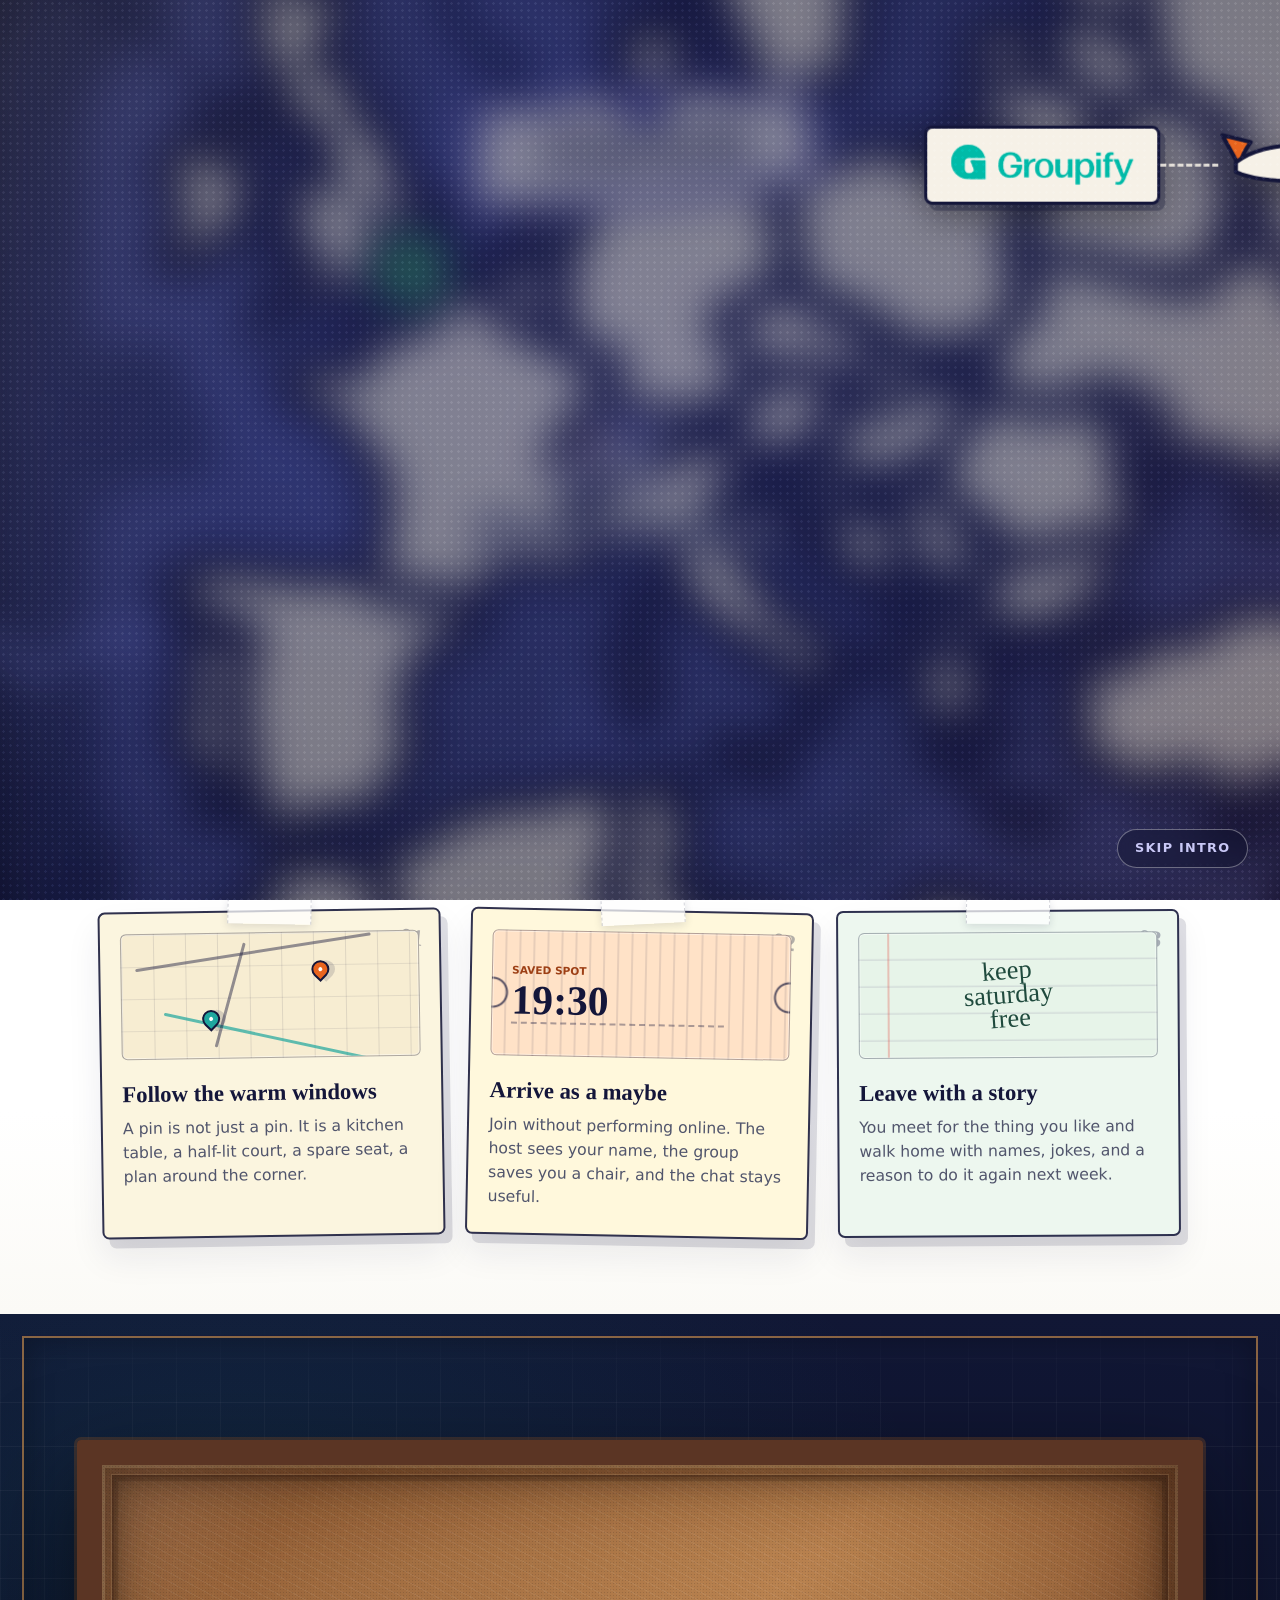
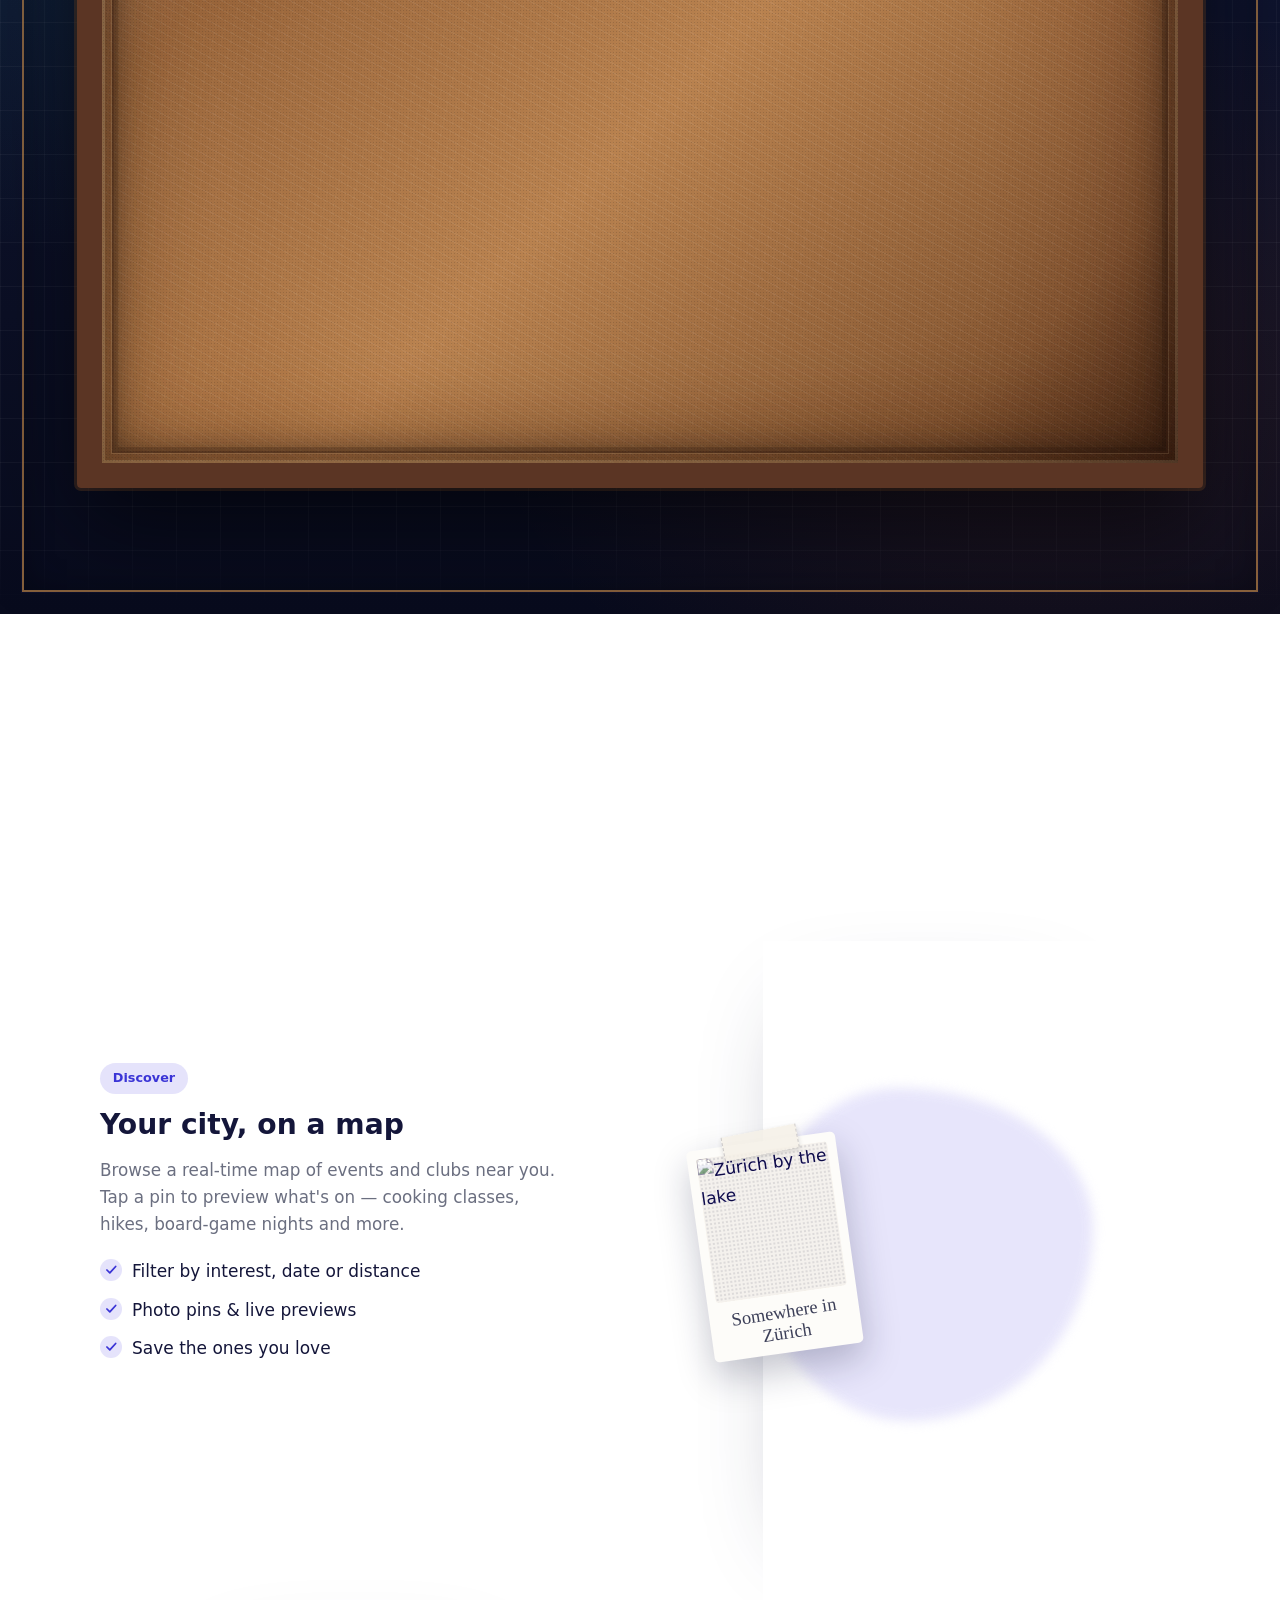
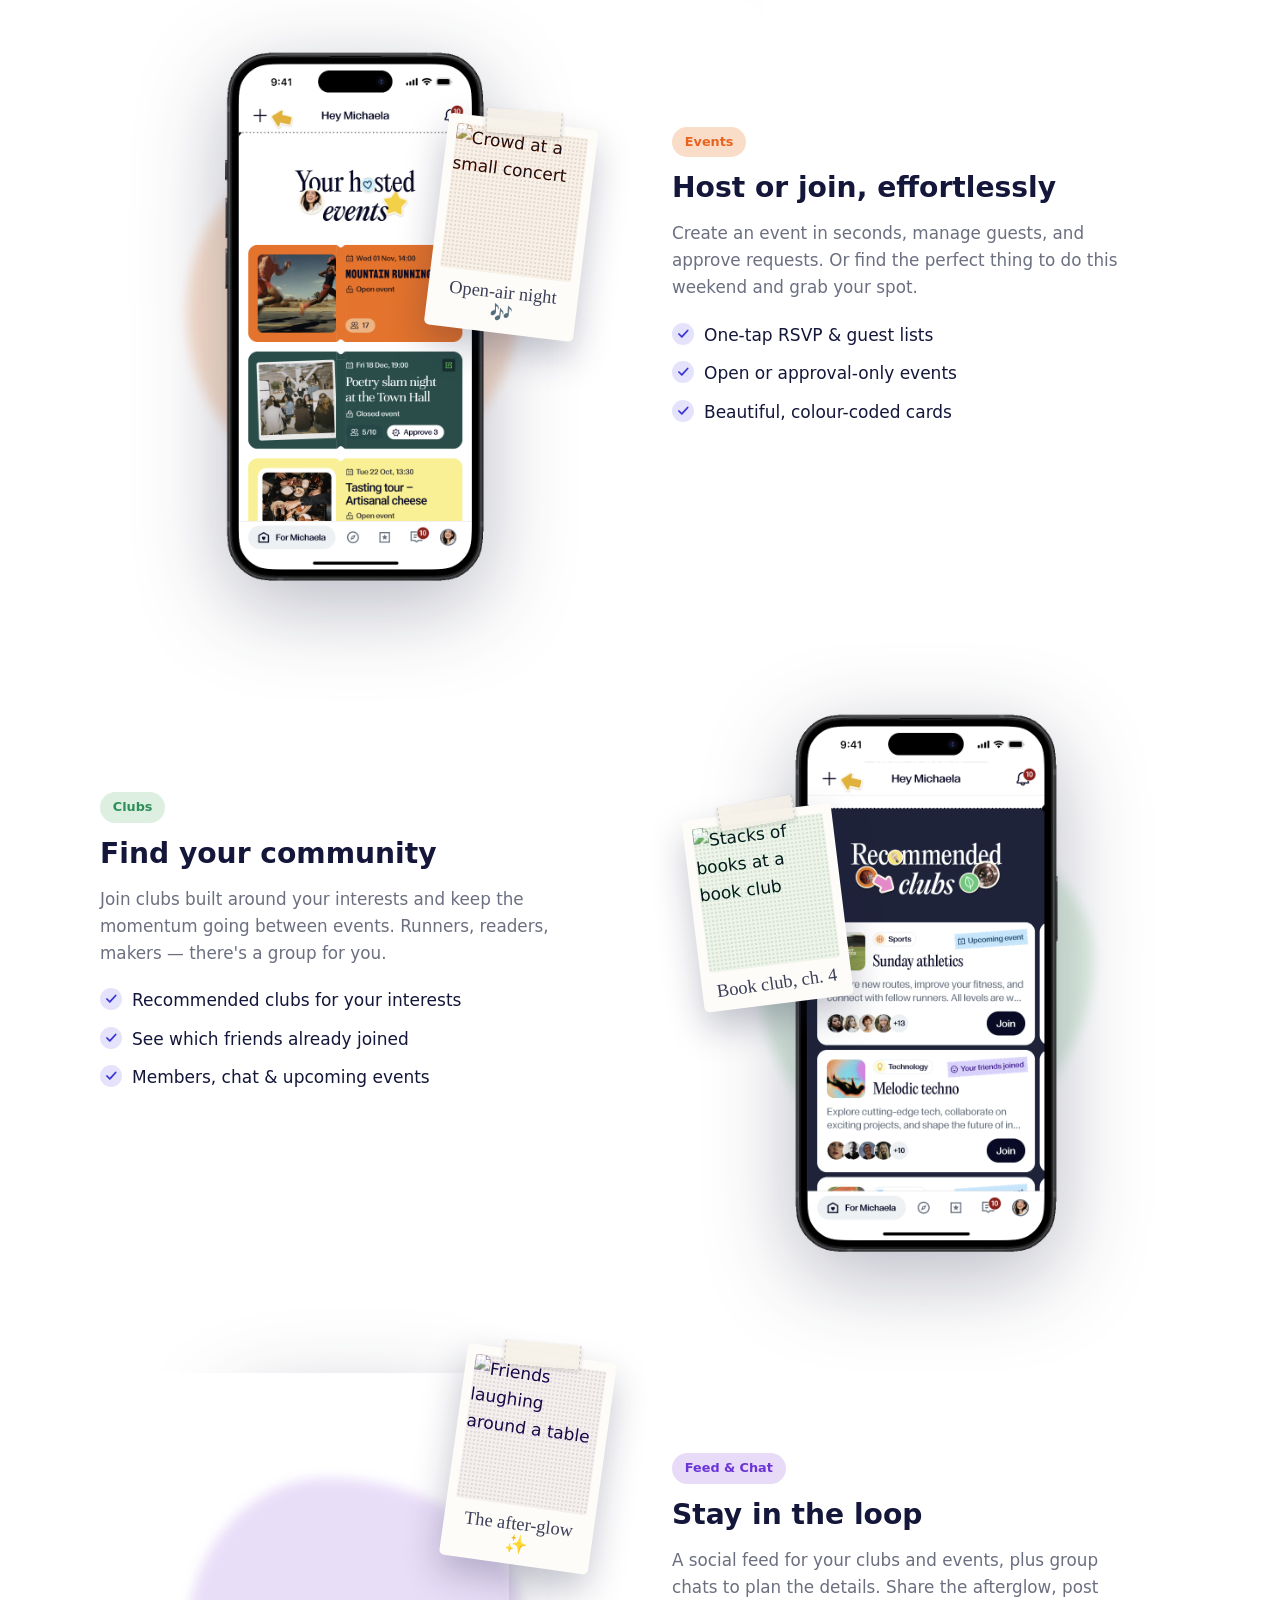
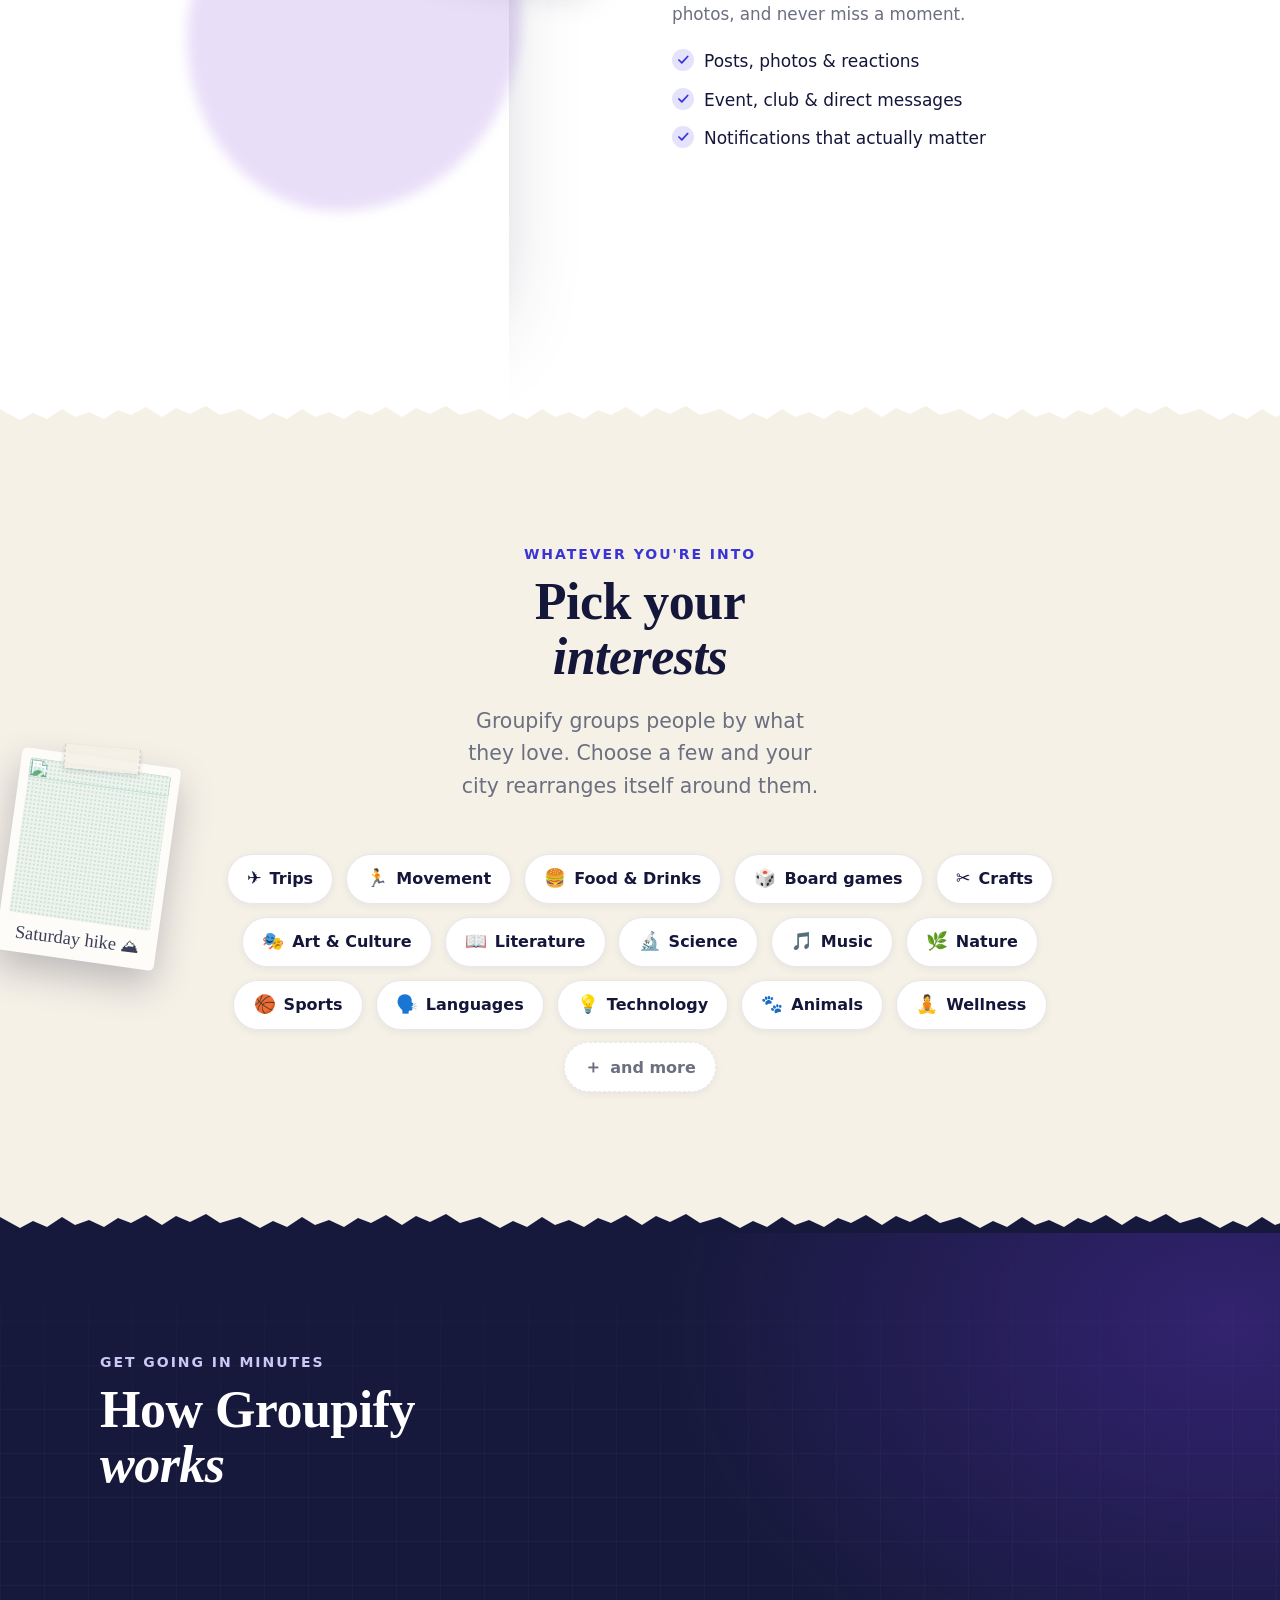
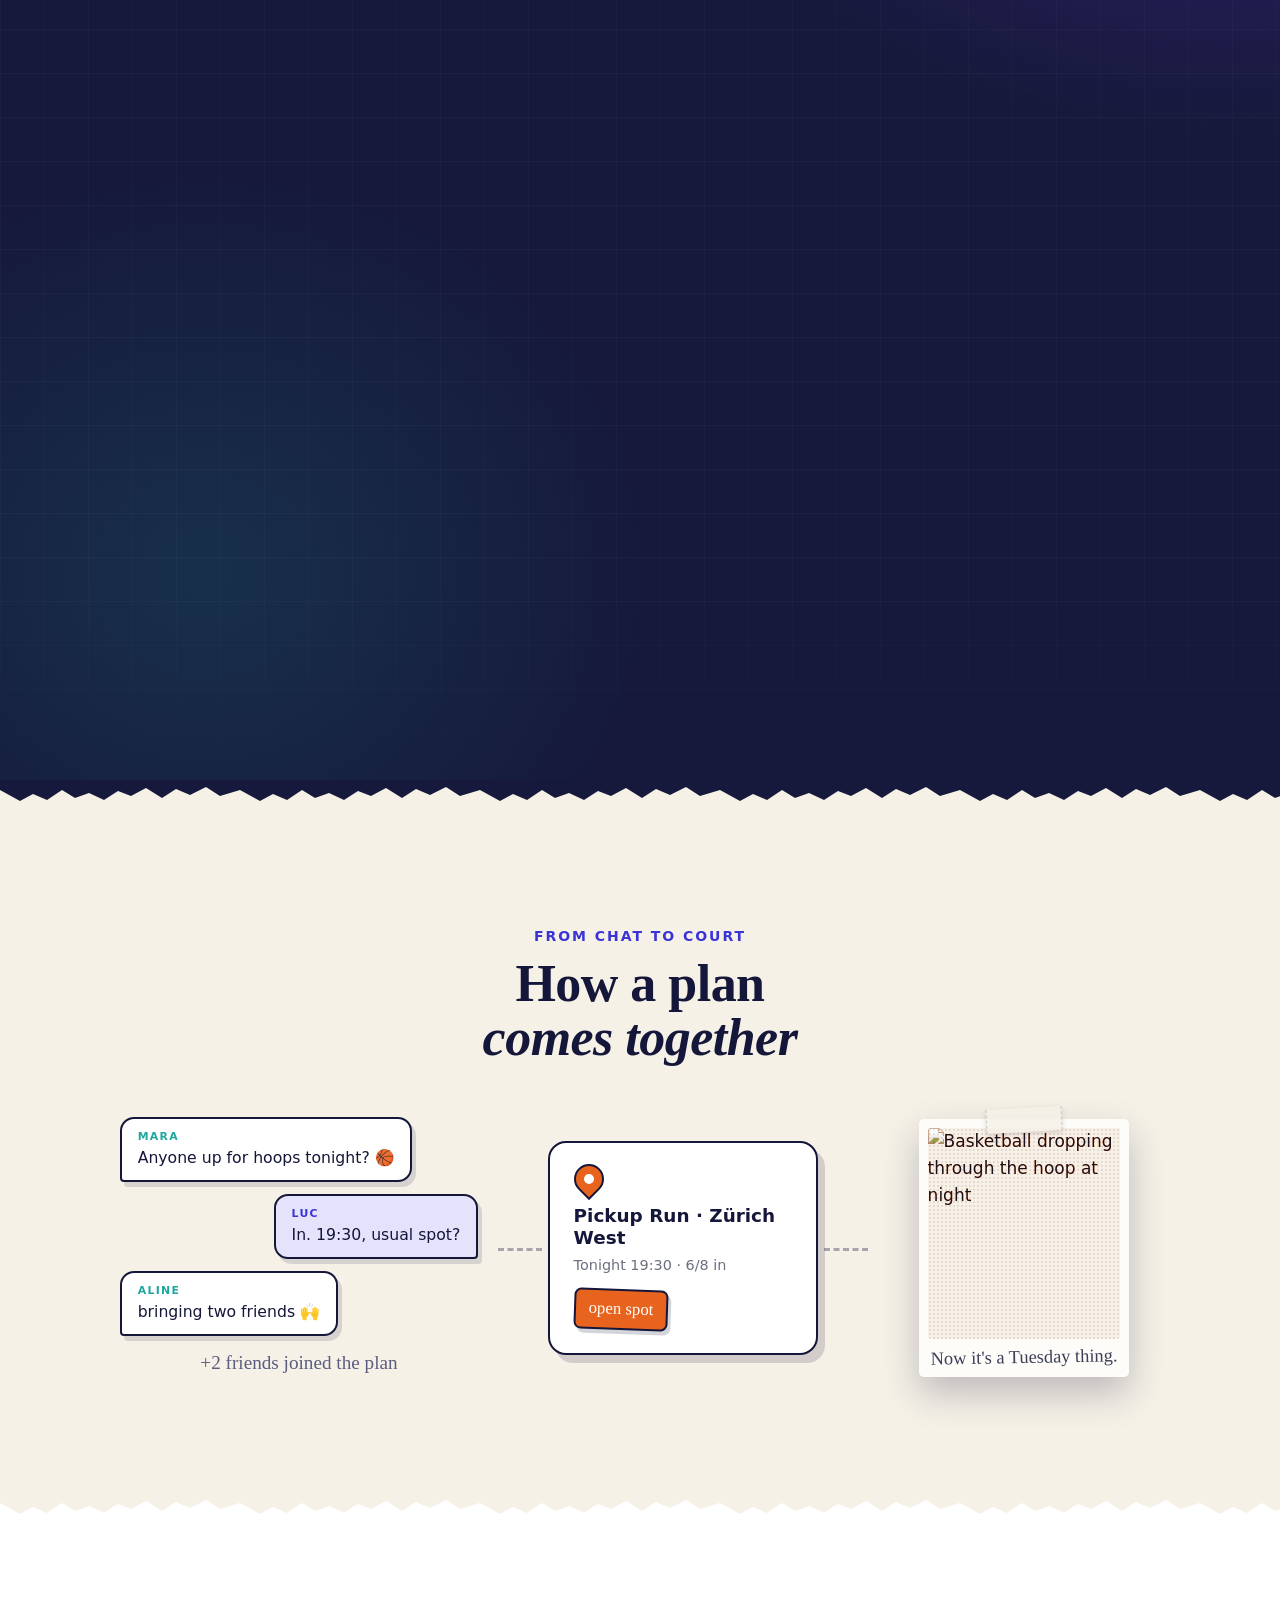
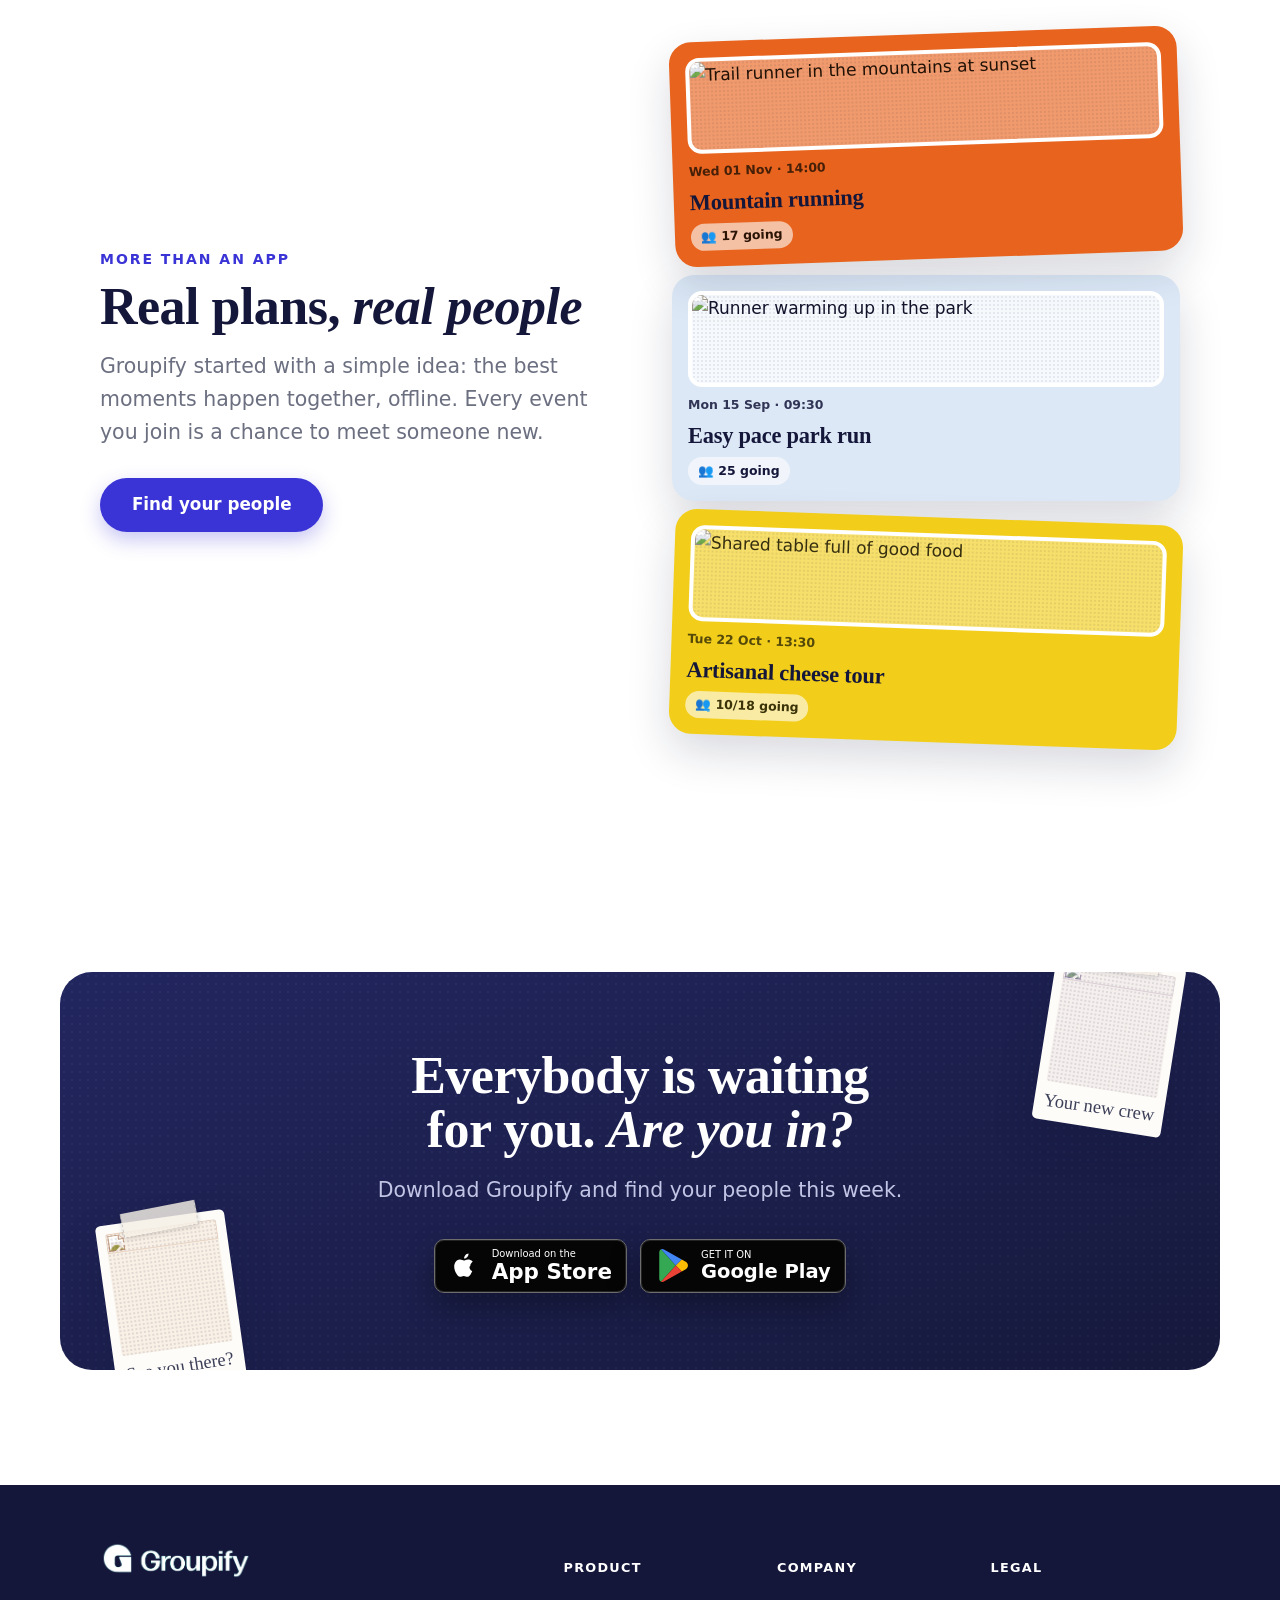
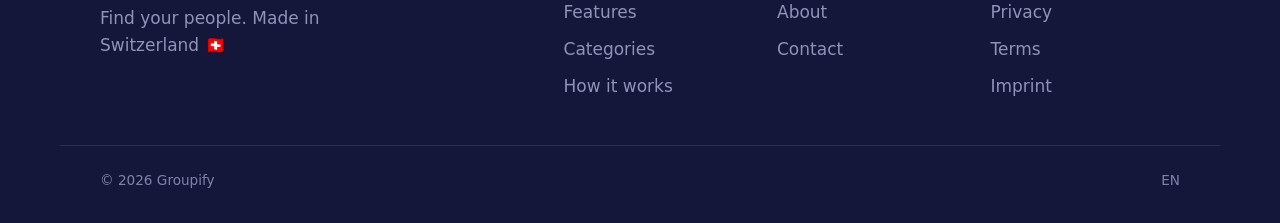
==== index.html @ eee04b9d "Polish Groupify landing animations" ====
<!DOCTYPE html>
<html lang="en">
<head>
<meta charset="UTF-8">
<meta name="viewport" content="width=device-width, initial-scale=1.0">
<title>Groupify — Find your people</title>
<meta name="description" content="Groupify is the social app for finding and organizing group events and clubs around shared interests. Discover what's happening near you — and bring your people.">
<meta http-equiv="Content-Security-Policy" content="default-src 'self'; script-src 'self'; style-src 'self' 'unsafe-inline' https://fonts.googleapis.com; font-src https://fonts.gstatic.com; img-src 'self' https://images.unsplash.com data:; connect-src 'self'; object-src 'none'; base-uri 'self'; form-action 'none'">
<meta name="referrer" content="strict-origin-when-cross-origin">
<meta name="theme-color" content="#16193b">
<meta property="og:type" content="website">
<meta property="og:site_name" content="Groupify">
<meta property="og:title" content="Groupify — Find your people">
<meta property="og:description" content="The social app for finding and organizing group events and clubs around shared interests. Real plans, real people.">
<meta property="og:image" content="assets/og-image.png">
<!-- TODO beim Hosting: og:url ergänzen und og:image/twitter:image auf absolute URL umstellen -->
<meta name="twitter:card" content="summary_large_image">
<meta name="twitter:title" content="Groupify — Find your people">
<meta name="twitter:description" content="The social app for finding and organizing group events and clubs around shared interests.">
<meta name="twitter:image" content="assets/og-image.png">
<link rel="icon" type="image/png" href="Logo/groupify-mark-teal.png">
<link rel="apple-touch-icon" href="Logo/groupify-mark-teal.png">
<link rel="preconnect" href="https://fonts.googleapis.com">
<link rel="preconnect" href="https://fonts.gstatic.com" crossorigin>
<link href="https://fonts.googleapis.com/css2?family=Playfair+Display:ital,wght@0,500;0,700;0,800;1,500;1,700&family=Inter:wght@400;500;600;700&family=Caveat:wght@600;700&display=swap" rel="stylesheet">
<link rel="stylesheet" href="styles/theme.css">
<link rel="stylesheet" href="styles/main.css?v=pin-no-stitches-20260703">
<link rel="stylesheet" href="styles/cinema.css?v=pin-no-stitches-20260703">
</head>
<body>

<!-- ===================== CINEMATIC INTRO =====================
     Paper-craft world map → zoom to Zürich → pickup-game shot →
     "Forget the feed. Find your friends." → slides away to the hero.
     Enabled by JS (body.has-intro); skipped for reduced motion
     and repeat visits within the same session. -->
<div class="intro" data-intro aria-hidden="true">
  <div class="intro__stage">

    <div class="intro__world" data-intro-world aria-hidden="true">
      <!-- real world map (assets/world.svg, Mercator) is injected here by
           main.js, which also places the city pins from lat/lon -->
    </div>

    <!-- little prop plane towing the Groupify banner across the map -->
    <div class="intro__plane" data-intro-plane aria-hidden="true">
      <span class="intro__plane-banner">
        <img src="Logo/groupify-wordmark.png" alt="" width="140" height="37" loading="eager" decoding="async">
      </span>
      <span class="intro__plane-rope"></span>
      <svg class="intro__plane-svg" viewBox="0 0 132 64" role="img" aria-label="">
        <path class="pl__tailfin" d="M14 30 L3 10 L24 15 Q18 23 16 31 Z"></path>
        <path class="pl__body" d="M13 30 Q30 17 64 17 L102 21 Q116 25 116 31 Q116 38 102 40 L62 44 Q28 44 13 37 Z"></path>
        <path class="pl__wing" d="M50 27 L86 13 Q93 11 92 18 L82 31 Z"></path>
        <path class="pl__wing pl__wing--low" d="M52 38 L80 47 Q86 49 84 43 L78 34 Z"></path>
        <circle class="pl__window" cx="80" cy="26" r="5"></circle>
        <circle class="pl__engine" cx="112" cy="30.5" r="7"></circle>
        <g class="pl__prop">
          <ellipse cx="119" cy="30.5" rx="3.2" ry="17"></ellipse>
        </g>
        <circle class="pl__hub" cx="119" cy="30.5" r="3.4"></circle>
      </svg>
    </div>

    <!-- handmade cutout scene: player, friends & hoop float free on the
         stage, grounded by a hand-drawn dashed floor line -->
    <div class="intro__play" aria-hidden="true">
      <span class="intro__court-note">Tuesday pickup · Zürich</span>
      <div class="intro__court" data-intro-court aria-hidden="true">
        <span class="intro__court-title">pickup run</span>
        <span class="intro__court-sub">3v3 · Zürich West</span>
        <span class="intro__court-line intro__court-line--center"></span>
        <span class="intro__court-line intro__court-line--arc"></span>
        <span class="intro__court-line intro__court-line--lane"></span>
        <span class="intro__court-dot intro__court-dot--one"></span>
        <span class="intro__court-dot intro__court-dot--two"></span>
        <span class="intro__court-dot intro__court-dot--three"></span>
        <span class="intro__court-chip intro__court-chip--open">open spot</span>
        <span class="intro__court-chip intro__court-chip--time">19:30</span>
      </div>
      <div class="intro__shot-arc" data-intro-arc aria-hidden="true">
        <svg viewBox="0 0 100 100" preserveAspectRatio="none">
          <path class="intro__shot-arc-shadow" pathLength="1" d="M28 72 C39 34 61 18 78 35"></path>
          <path class="intro__shot-arc-main" pathLength="1" d="M28 72 C39 34 61 18 78 35"></path>
        </svg>
        <span class="intro__shot-tag">phones down</span>
      </div>
      <div class="intro__friends" data-intro-friends>
        <span class="intro__friend intro__friend--one"></span>
        <span class="intro__friend intro__friend--two"></span>
        <span class="intro__friend intro__friend--three"></span>
        <b>we're in</b>
      </div>
      <div class="intro__player" data-intro-player>
        <span class="intro__player-shadow"></span>
        <span class="intro__player-head"></span>
        <span class="intro__player-body"></span>
        <span class="intro__player-arm intro__player-arm--back"></span>
        <span class="intro__player-arm intro__player-arm--shoot" data-intro-arm>
          <span class="intro__player-hand" data-intro-hand></span>
        </span>
        <span class="intro__player-arm intro__player-arm--release" data-intro-release>
          <span class="intro__player-hand" data-intro-release-hand></span>
        </span>
        <span class="intro__player-leg intro__player-leg--back"></span>
        <span class="intro__player-leg intro__player-leg--front"></span>
        <span class="intro__player-label">one more?</span>
      </div>
      <div class="intro__hoop" data-intro-hoop>
        <span class="intro__rim-target" data-intro-rim></span>
        <span class="intro__rim-burst" data-intro-burst>
          <span></span><span></span><span></span><span></span><span></span>
        </span>
        <svg viewBox="0 0 220 260" role="img" aria-label="Basketball hoop">
          <rect class="intro__board" x="34" y="12" width="152" height="96" rx="12"></rect>
          <rect class="intro__board-inner" x="76" y="34" width="68" height="44" rx="6"></rect>
          <path class="intro__rim" d="M62 118c24 15 93 15 117 0"></path>
          <path class="intro__net" data-intro-net d="M76 128l16 82 19-82 18 82 18-82 16 82M76 128h87M86 164h67"></path>
        </svg>
      </div>
      <span class="intro__swish">Swish!</span>
      <div class="intro__ball" data-intro-ball>
        <span></span>
      </div>
      <span class="intro__trail-dot intro__trail-dot--one" data-intro-trail></span>
      <span class="intro__trail-dot intro__trail-dot--two" data-intro-trail></span>
      <span class="intro__trail-dot intro__trail-dot--three" data-intro-trail></span>
      <span class="intro__trail-dot intro__trail-dot--four" data-intro-trail></span>
      <div class="intro__motto" data-intro-motto>
        <span>Forget the feed.</span>
        <strong>Find your friends.</strong>
      </div>
      <p class="intro__tagline" data-intro-tagline>Groupify turns shared interests into real plans.</p>
    </div>

    <div class="intro__flash" aria-hidden="true"></div>
    <div class="intro__confetti" data-intro-confetti aria-hidden="true"></div>

    <div class="intro__title" aria-hidden="true">
      <span class="brand__mark brand__mark--intro">
        <img src="Logo/groupify-mark-white.png" alt="" width="56" height="56" loading="eager" decoding="async">
      </span>
      <h2>Find <em>your people</em></h2>
    </div>

    <button class="intro__skip" data-intro-skip type="button">Skip intro</button>
  </div>
</div>

<!-- ===================== HEADER ===================== -->
<header class="site-header" id="top" data-header>
  <div class="container header-inner">
    <a class="brand" href="index.html#hero" aria-label="Groupify home">
      <img class="brand__logo" src="Logo/groupify-wordmark.png" alt="Groupify" width="148" height="39" loading="eager" decoding="async">
    </a>
    <nav class="main-nav" id="menu" aria-label="Primary">
      <a href="#features">Features</a>
      <a href="#categories">Categories</a>
      <a href="#how">How it works</a>
      <a href="#community">Community</a>
    </nav>
    <div class="header-actions">
      <a href="#download" class="btn btn--primary">Get the app</a>
      <button class="menu-toggle" data-menu-toggle aria-label="Open menu" aria-expanded="false" aria-controls="menu">
        <span></span><span></span><span></span>
      </button>
    </div>
  </div>
</header>

<main>

  <!-- ===================== HERO =====================
       The cinematic intro overlay above hands off to this hero
       (body.intro-done triggers the staggered entrance). -->
  <section class="hero" id="hero">
    <div class="hero__bg" aria-hidden="true"><span class="hero__dots"></span></div>
    <div class="container hero__inner">
      <div class="hero__copy">
        <span class="eyebrow eyebrow--light">Your city is making plans</span>
        <h1 class="hero__title">
          Find<br>
          <span class="rotator"><em data-rotate>your people</em></span>
        </h1>
        <p class="hero__lead">The app that gets you off the feed and into <strong>group events</strong>, <strong>clubs</strong>, and real plans around the things you love.</p>
        <div class="hero__cta">
          <a class="store-badge store-badge--apple" href="#download" aria-label="Download on the App Store">
            <svg class="store-badge__icon store-badge__icon--apple" viewBox="0 0 24 24" aria-hidden="true">
              <path fill="currentColor" d="M16.4 12.6c0-2.3 1.9-3.4 2-3.5-1.1-1.6-2.8-1.8-3.4-1.8-1.4-.1-2.8.9-3.5.9s-1.8-.8-3-.8c-1.5 0-2.9.9-3.7 2.3-1.6 2.7-.4 6.7 1.1 8.9.7 1.1 1.6 2.3 2.7 2.2 1.1 0 1.5-.7 2.8-.7s1.7.7 2.8.7 1.9-1.1 2.6-2.1c.8-1.2 1.2-2.4 1.2-2.4s-2.2-.9-2.2-3.4zM14.2 5.4c.6-.7 1-1.7.9-2.7-.9 0-1.9.6-2.5 1.3-.5.6-1 1.6-.9 2.6 1 .1 1.9-.5 2.5-1.2z"/>
            </svg>
            <span class="store-badge__txt"><small>Download on the</small><strong>App Store</strong></span>
          </a>
          <a class="store-badge store-badge--play" href="#download" aria-label="Get it on Google Play">
            <svg class="store-badge__icon store-badge__icon--play" viewBox="0 0 48 52" aria-hidden="true">
              <path fill="#34a853" d="M7.1 3.2c-1.5.8-2.5 2.4-2.5 4.5v36.6c0 2.1 1 3.7 2.5 4.5L28 26 7.1 3.2z"/>
              <path fill="#4285f4" d="M28 26 7.1 3.2c.5-.3 1.1-.4 1.8-.4.9 0 1.9.3 3 1l24.5 13.8L28 26z"/>
              <path fill="#fbbc04" d="M36.4 17.6 28 26l8.4 8.4 5.6-3.2c4.2-2.4 4.2-8 0-10.4l-5.6-3.2z"/>
              <path fill="#ea4335" d="M28 26 7.1 48.8c.5.3 1.1.4 1.8.4.9 0 1.9-.3 3-1l24.5-13.8L28 26z"/>
            </svg>
            <span class="store-badge__txt"><small>GET IT ON</small><strong>Google Play</strong></span>
          </a>
        </div>
        <p class="hero__note">Free to join · Made for real-life meetups</p>
      </div>

      <div class="hero__visual" aria-hidden="false">
        <div class="phone phone--back">
          <img src="HandyBilder/web/signup-clubs.png" alt="Groupify sign-up screen — Find your clubs" loading="eager" decoding="async">
        </div>
        <div class="phone phone--front">
          <img src="HandyBilder/web/signup-people.png" alt="Groupify sign-up screen — Find your people" loading="eager" decoding="async">
        </div>
        <figure class="polaroid polaroid--bball" data-parallax="0.05">
          <span class="polaroid__tape"></span>
          <div class="polaroid__ph" style="--tint:rgba(232,100,30,.3)">
            <img src="https://images.unsplash.com/photo-1519861531473-9200262188bf?auto=format&fit=crop&w=420&q=70" alt="Pickup basketball game" loading="eager" decoding="async">
          </div>
          <figcaption>Pickup game · Tuesdays</figcaption>
        </figure>
        <figure class="polaroid polaroid--picnic" data-parallax="0.08">
          <span class="polaroid__tape polaroid__tape--corner"></span>
          <div class="polaroid__ph" style="--tint:rgba(47,143,91,.28)">
            <img src="https://images.unsplash.com/photo-1529156069898-49953e39b3ac?auto=format&fit=crop&w=420&q=70" alt="Friends laughing together outside" loading="eager" decoding="async">
          </div>
          <figcaption>Sunday picnic crew</figcaption>
        </figure>
        <span class="sticker sticker--star" style="--rot:-12deg" aria-hidden="true">★</span>
        <span class="sticker sticker--hand" style="--rot:8deg" aria-hidden="true">👉</span>
      </div>
    </div>
    <a href="#value" class="scroll-hint" aria-hidden="true"><span></span>Scroll</a>
  </section>

  <!-- ===================== VALUE STRIP ===================== -->
  <div class="tear tear--navy-on-white" aria-hidden="true"></div>
  <section class="value" id="value">
    <div class="container value__grid" data-stagger>
      <article class="value__item value__item--map reveal" data-reveal>
        <span class="value__stamp">01</span>
        <div class="value__artifact value__artifact--map" aria-hidden="true">
          <span class="value__street value__street--one"></span>
          <span class="value__street value__street--two"></span>
          <span class="value__street value__street--three"></span>
          <span class="value__pin value__pin--one"></span>
          <span class="value__pin value__pin--two"></span>
        </div>
        <h3>Follow the warm windows</h3>
        <p>A pin is not just a pin. It is a kitchen table, a half-lit court, a spare seat, a plan around the corner.</p>
      </article>
      <article class="value__item value__item--ticket reveal" data-reveal>
        <span class="value__stamp">02</span>
        <div class="value__artifact value__artifact--ticket" aria-hidden="true">
          <span>saved spot</span>
          <b>19:30</b>
          <i></i>
        </div>
        <h3>Arrive as a maybe</h3>
        <p>Join without performing online. The host sees your name, the group saves you a chair, and the chat stays useful.</p>
      </article>
      <article class="value__item value__item--note reveal" data-reveal>
        <span class="value__stamp">03</span>
        <div class="value__artifact value__artifact--note" aria-hidden="true">
          <span>keep saturday free</span>
        </div>
        <h3>Leave with a story</h3>
        <p>You meet for the thing you like and walk home with names, jokes, and a reason to do it again next week.</p>
      </article>
    </div>
  </section>

  <!-- ===================== MEMORY PINBOARD ===================== -->
  <section class="memory-board" id="memories" aria-label="Offline memories">
    <div class="memory-board__pin" data-memory-board>
      <div class="memory-board__surface">
        <span class="memory-board__grain" aria-hidden="true"></span>

        <header class="memory-board__copy">
          <span class="eyebrow">No phones on the table</span>
          <h2>Proof the night happened.</h2>
          <p>Blurry corners, flash burns, somebody's thumb in the frame. The kind of memories you keep because you were actually there.</p>
        </header>

        <figure class="memory-photo memory-photo--main" data-memory-photo>
          <span class="memory-photo__pin" aria-hidden="true"></span>
          <img src="https://images.unsplash.com/photo-1529156069898-49953e39b3ac?auto=format&fit=crop&w=720&q=72" alt="Friends laughing together at golden hour" loading="lazy" decoding="async">
          <figcaption>forgot the time</figcaption>
        </figure>

        <figure class="memory-photo memory-photo--concert" data-memory-photo>
          <span class="memory-photo__pin" aria-hidden="true"></span>
          <img src="https://images.unsplash.com/photo-1492684223066-81342ee5ff30?auto=format&fit=crop&w=620&q=72" alt="Crowd under confetti at a live music night" loading="lazy" decoding="async">
          <figcaption>somebody knew</figcaption>
        </figure>

        <figure class="memory-photo memory-photo--table" data-memory-photo>
          <span class="memory-photo__pin" aria-hidden="true"></span>
          <img src="https://images.unsplash.com/photo-1543269865-cbf427effbad?auto=format&fit=crop&w=620&q=72" alt="Friends at a long dinner table under string lights" loading="lazy" decoding="async">
          <figcaption>everybody brought something</figcaption>
        </figure>

        <p class="memory-board__scribble">the best nights never make it to the feed.</p>
      </div>
    </div>
  </section>

  <!-- ===================== FEATURES ===================== -->
  <section class="features" id="features">
    <div class="container">
      <header class="section-head reveal" data-reveal>
        <span class="eyebrow">Everything in one app</span>
        <h2 class="section-title">A whole scene, <em>in your pocket</em></h2>
      </header>

      <!-- Feature 1: Discover map -->
      <div class="feature reveal" data-reveal>
        <div class="feature__text">
          <span class="pill-tag" style="--c:var(--primary);--bg:var(--primary-soft)">Discover</span>
          <h3>Your city, on a map</h3>
          <p>Browse a real-time map of events and clubs near you. Tap a pin to preview what's on — cooking classes, hikes, board-game nights and more.</p>
          <ul class="ticks">
            <li>Filter by interest, date or distance</li>
            <li>Photo pins &amp; live previews</li>
            <li>Save the ones you love</li>
          </ul>
        </div>
        <figure class="feature__media">
          <span class="blob" style="--c:var(--primary-soft)"></span>
          <div class="phone reveal" data-reveal>
            <img src="HandyBilder/web/discover-map.png" alt="Discover map of Zürich with photo event pins" loading="lazy" decoding="async">
          </div>
          <figure class="polaroid polaroid--bl" style="--rot:-8deg" data-parallax="0.06">
            <span class="polaroid__tape"></span>
            <div class="polaroid__ph" style="--tint:rgba(58,52,214,.26)">
              <img src="https://images.unsplash.com/photo-1519677100203-a0e668c92439?auto=format&fit=crop&w=420&q=70" alt="Zürich by the lake" loading="lazy" decoding="async">
            </div>
            <figcaption>Somewhere in Zürich</figcaption>
          </figure>
        </figure>
      </div>

      <!-- Feature 2: Events -->
      <div class="feature feature--reverse reveal" data-reveal>
        <div class="feature__text">
          <span class="pill-tag" style="--c:var(--orange);--bg:var(--orange-soft)">Events</span>
          <h3>Host or join, effortlessly</h3>
          <p>Create an event in seconds, manage guests, and approve requests. Or find the perfect thing to do this weekend and grab your spot.</p>
          <ul class="ticks">
            <li>One-tap RSVP &amp; guest lists</li>
            <li>Open or approval-only events</li>
            <li>Beautiful, colour-coded cards</li>
          </ul>
        </div>
        <figure class="feature__media">
          <span class="blob" style="--c:var(--orange-soft)"></span>
          <div class="phone reveal" data-reveal>
            <img src="HandyBilder/web/hosted-events.png" alt="Your hosted events — colourful event cards" loading="lazy" decoding="async">
          </div>
          <figure class="polaroid polaroid--br" style="--rot:7deg" data-parallax="0.07">
            <span class="polaroid__tape"></span>
            <div class="polaroid__ph" style="--tint:rgba(232,100,30,.3)">
              <img src="https://images.unsplash.com/photo-1470229722913-7c0e2dbbafd3?auto=format&fit=crop&w=420&q=70" alt="Crowd at a small concert" loading="lazy" decoding="async">
            </div>
            <figcaption>Open-air night 🎶</figcaption>
          </figure>
        </figure>
      </div>

      <!-- Feature 3: Clubs -->
      <div class="feature reveal" data-reveal>
        <div class="feature__text">
          <span class="pill-tag" style="--c:var(--green);--bg:var(--green-soft)">Clubs</span>
          <h3>Find your community</h3>
          <p>Join clubs built around your interests and keep the momentum going between events. Runners, readers, makers — there's a group for you.</p>
          <ul class="ticks">
            <li>Recommended clubs for your interests</li>
            <li>See which friends already joined</li>
            <li>Members, chat &amp; upcoming events</li>
          </ul>
        </div>
        <figure class="feature__media">
          <span class="blob" style="--c:var(--green-soft)"></span>
          <div class="phone reveal" data-reveal>
            <img src="HandyBilder/web/clubs.png" alt="Recommended clubs to join" loading="lazy" decoding="async">
          </div>
          <figure class="polaroid polaroid--bl" style="--rot:-7deg" data-parallax="0.06">
            <span class="polaroid__tape"></span>
            <div class="polaroid__ph" style="--tint:rgba(47,143,91,.3)">
              <img src="https://images.unsplash.com/photo-1481627834876-b7833e8f5570?auto=format&fit=crop&w=420&q=70" alt="Stacks of books at a book club" loading="lazy" decoding="async">
            </div>
            <figcaption>Book club, ch. 4</figcaption>
          </figure>
        </figure>
      </div>

      <!-- Feature 4: Feed & Chat -->
      <div class="feature feature--reverse reveal" data-reveal>
        <div class="feature__text">
          <span class="pill-tag" style="--c:var(--purple);--bg:var(--purple-soft)">Feed &amp; Chat</span>
          <h3>Stay in the loop</h3>
          <p>A social feed for your clubs and events, plus group chats to plan the details. Share the afterglow, post photos, and never miss a moment.</p>
          <ul class="ticks">
            <li>Posts, photos &amp; reactions</li>
            <li>Event, club &amp; direct messages</li>
            <li>Notifications that actually matter</li>
          </ul>
        </div>
        <figure class="feature__media">
          <span class="blob" style="--c:var(--purple-soft)"></span>
          <div class="phone reveal" data-reveal>
            <img src="HandyBilder/web/social-feed.png" alt="Social feed with posts from your clubs" loading="lazy" decoding="async">
          </div>
          <figure class="polaroid polaroid--br" style="--rot:8deg" data-parallax="0.07">
            <span class="polaroid__tape"></span>
            <div class="polaroid__ph" style="--tint:rgba(106,52,214,.28)">
              <img src="https://images.unsplash.com/photo-1543269865-cbf427effbad?auto=format&fit=crop&w=420&q=70" alt="Friends laughing around a table" loading="lazy" decoding="async">
            </div>
            <figcaption>The after-glow ✨</figcaption>
          </figure>
        </figure>
      </div>
    </div>
  </section>

  <!-- ===================== CATEGORIES ===================== -->
  <div class="tear tear--white-on-cream" aria-hidden="true"></div>
  <section class="categories" id="categories">
    <figure class="polaroid polaroid--left" data-parallax="0.05" aria-hidden="true">
      <span class="polaroid__tape"></span>
      <div class="polaroid__ph" style="--tint:rgba(31,167,159,.3)">
        <img src="https://images.unsplash.com/photo-1551632811-561732d1e306?auto=format&fit=crop&w=420&q=70" alt="" loading="lazy" decoding="async">
      </div>
      <figcaption>Saturday hike ⛰</figcaption>
    </figure>
    <figure class="polaroid polaroid--right" data-parallax="0.07" aria-hidden="true">
      <span class="polaroid__tape"></span>
      <div class="polaroid__ph" style="--tint:rgba(242,206,27,.35)">
        <img src="https://images.unsplash.com/photo-1544367567-0f2fcb009e0b?auto=format&fit=crop&w=420&q=70" alt="" loading="lazy" decoding="async">
      </div>
      <figcaption>Sunrise yoga</figcaption>
    </figure>
    <div class="container">
      <header class="section-head center reveal" data-reveal>
        <span class="eyebrow">Whatever you're into</span>
        <h2 class="section-title">Pick your <em>interests</em></h2>
        <p class="lead">Groupify groups people by what they love. Choose a few and your city rearranges itself around them.</p>
      </header>
      <ul class="chips reveal" data-reveal data-stagger>
        <li class="chip" style="--c:var(--yellow)"><span class="chip__ic">✈️</span>Trips</li>
        <li class="chip" style="--c:var(--purple)"><span class="chip__ic">🏃</span>Movement</li>
        <li class="chip" style="--c:var(--red)"><span class="chip__ic">🍔</span>Food &amp; Drinks</li>
        <li class="chip" style="--c:var(--purple)"><span class="chip__ic">🎲</span>Board games</li>
        <li class="chip" style="--c:var(--orange)"><span class="chip__ic">✂️</span>Crafts</li>
        <li class="chip" style="--c:#b03a63"><span class="chip__ic">🎭</span>Art &amp; Culture</li>
        <li class="chip" style="--c:var(--royal)"><span class="chip__ic">📖</span>Literature</li>
        <li class="chip" style="--c:var(--teal)"><span class="chip__ic">🔬</span>Science</li>
        <li class="chip" style="--c:var(--purple)"><span class="chip__ic">🎵</span>Music</li>
        <li class="chip" style="--c:var(--green)"><span class="chip__ic">🌿</span>Nature</li>
        <li class="chip" style="--c:var(--orange)"><span class="chip__ic">🏀</span>Sports</li>
        <li class="chip" style="--c:var(--teal)"><span class="chip__ic">🗣️</span>Languages</li>
        <li class="chip" style="--c:var(--yellow)"><span class="chip__ic">💡</span>Technology</li>
        <li class="chip" style="--c:var(--purple)"><span class="chip__ic">🐾</span>Animals</li>
        <li class="chip" style="--c:var(--green)"><span class="chip__ic">🧘</span>Wellness</li>
        <li class="chip chip--muted"><span class="chip__ic">＋</span>and more</li>
      </ul>
    </div>
  </section>

  <!-- ===================== HOW IT WORKS ===================== -->
  <div class="tear tear--cream-on-navy" aria-hidden="true"></div>
  <section class="how" id="how">
    <div class="container">
      <header class="section-head reveal" data-reveal>
        <span class="eyebrow eyebrow--light">Get going in minutes</span>
        <h2 class="section-title section-title--light">How Groupify <em>works</em></h2>
      </header>
      <div class="how__grid">
        <ol class="steps" data-stagger>
          <li class="step reveal" data-reveal>
            <span class="step__num">1</span>
            <span class="step__pin" aria-hidden="true"></span>
            <h3>Circle what still gets you outside</h3>
            <p>Pick interests like you are marking up a flyer on a cafe wall: basketball, books, trails, food, music, whatever still pulls.</p>
          </li>
          <li class="step reveal" data-reveal>
            <span class="step__num">2</span>
            <span class="step__pin" aria-hidden="true"></span>
            <h3>Choose the plan with a heartbeat</h3>
            <p>See who is going, what is open, and why it feels worth leaving the house for. One tap saves your place.</p>
          </li>
          <li class="step reveal" data-reveal>
            <span class="step__num">3</span>
            <span class="step__pin" aria-hidden="true"></span>
            <h3>Come home with names</h3>
            <p>The app gets quiet when the evening starts. After that, Groupify is just where the next plan finds you.</p>
          </li>
        </ol>
        <figure class="how__phone reveal" data-reveal>
          <img src="HandyBilder/web/home-feed.png" alt="Groupify home feed — ready for an adventure?" loading="lazy" decoding="async">
        </figure>
      </div>
    </div>
  </section>

  <!-- ===================== STORY: from chat to court ===================== -->
  <div class="tear tear--navy-on-cream" aria-hidden="true"></div>
  <section class="story" id="story">
    <div class="container">
      <header class="section-head center reveal" data-reveal>
        <span class="eyebrow">From chat to court</span>
        <h2 class="section-title">How a plan <em>comes together</em></h2>
      </header>
      <div class="story__flow">
        <div class="story__chat reveal" data-reveal data-stagger>
          <div class="bubble bubble--in"><b>Mara</b>Anyone up for hoops tonight? 🏀</div>
          <div class="bubble bubble--out"><b>Luc</b>In. 19:30, usual spot?</div>
          <div class="bubble bubble--in"><b>Aline</b>bringing two friends 🙌</div>
          <span class="story__joins">+2 friends joined the plan</span>
        </div>
        <div class="story__event reveal" data-reveal>
          <span class="story__event-pin" aria-hidden="true"></span>
          <strong>Pickup Run · Zürich West</strong>
          <span class="story__event-meta">Tonight 19:30 · 6/8 in</span>
          <em class="story__event-chip">open spot</em>
        </div>
        <figure class="polaroid polaroid--story reveal" data-reveal>
          <span class="polaroid__tape"></span>
          <div class="polaroid__ph" style="--tint:rgba(232,100,30,.3)">
            <img src="https://images.unsplash.com/photo-1546519638-68e109498ffc?auto=format&fit=crop&w=520&q=70" alt="Basketball dropping through the hoop at night" loading="lazy" decoding="async">
          </div>
          <figcaption>Now it's a Tuesday thing.</figcaption>
        </figure>
      </div>
    </div>
  </section>

  <!-- ===================== COMMUNITY ===================== -->
  <div class="tear tear--cream-on-white" aria-hidden="true"></div>
  <section class="community" id="community">
    <div class="container community__inner">
      <div class="community__copy reveal" data-reveal>
        <span class="eyebrow">More than an app</span>
        <h2 class="section-title">Real plans, <em>real people</em></h2>
        <p class="lead">Groupify started with a simple idea: the best moments happen together, offline. Every event you join is a chance to meet someone new.</p>
        <a href="#download" class="btn btn--primary btn--lg">Find your people</a>
      </div>
      <div class="community__cards reveal" data-reveal>
        <article class="ecard c-orange">
          <div class="ecard__ph">
            <img src="https://images.unsplash.com/photo-1476480862126-209bfaa8edc8?auto=format&fit=crop&w=520&q=70" alt="Trail runner in the mountains at sunset" loading="lazy" decoding="async">
          </div>
          <div class="ecard__meta">Wed 01 Nov · 14:00</div>
          <h3 class="ecard__title">Mountain running</h3>
          <span class="ecard__att">👥 17 going</span>
        </article>
        <article class="ecard c-blue">
          <div class="ecard__ph ecard__ph--light">
            <img src="https://images.unsplash.com/photo-1552674605-db6ffd4facb5?auto=format&fit=crop&w=520&q=70" alt="Runner warming up in the park" loading="lazy" decoding="async">
          </div>
          <div class="ecard__meta">Mon 15 Sep · 09:30</div>
          <h3 class="ecard__title">Easy pace park run</h3>
          <span class="ecard__att">👥 25 going</span>
        </article>
        <article class="ecard c-yellow">
          <div class="ecard__ph">
            <img src="https://images.unsplash.com/photo-1504674900247-0877df9cc836?auto=format&fit=crop&w=520&q=70" alt="Shared table full of good food" loading="lazy" decoding="async">
          </div>
          <div class="ecard__meta">Tue 22 Oct · 13:30</div>
          <h3 class="ecard__title">Artisanal cheese tour</h3>
          <span class="ecard__att">👥 10/18 going</span>
        </article>
      </div>
    </div>
  </section>

  <!-- ===================== DOWNLOAD CTA ===================== -->
  <section class="download" id="download">
    <div class="container download__inner">
      <span class="download__dots" aria-hidden="true"></span>
      <figure class="polaroid polaroid--dl" aria-hidden="true">
        <span class="polaroid__tape"></span>
        <div class="polaroid__ph" style="--tint:rgba(232,100,30,.3)">
          <img src="https://images.unsplash.com/photo-1546519638-68e109498ffc?auto=format&fit=crop&w=360&q=70" alt="" loading="lazy" decoding="async">
        </div>
        <figcaption>See you there?</figcaption>
      </figure>
      <figure class="polaroid polaroid--dr" aria-hidden="true">
        <span class="polaroid__tape"></span>
        <div class="polaroid__ph" style="--tint:rgba(106,52,214,.3)">
          <img src="https://images.unsplash.com/photo-1529156069898-49953e39b3ac?auto=format&fit=crop&w=360&q=70" alt="" loading="lazy" decoding="async">
        </div>
        <figcaption>Your new crew</figcaption>
      </figure>
      <h2 class="download__title">Everybody is waiting<br>for you. <em>Are you in?</em></h2>
      <p class="download__lead">Download Groupify and find your people this week.</p>
      <!-- TODO beim Launch: echte App-Store-/Play-Store-URLs eintragen -->
      <div class="hero__cta hero__cta--center">
        <a class="store-badge store-badge--apple" href="#download" aria-label="Download on the App Store">
          <svg class="store-badge__icon store-badge__icon--apple" viewBox="0 0 24 24" aria-hidden="true">
            <path fill="currentColor" d="M16.4 12.6c0-2.3 1.9-3.4 2-3.5-1.1-1.6-2.8-1.8-3.4-1.8-1.4-.1-2.8.9-3.5.9s-1.8-.8-3-.8c-1.5 0-2.9.9-3.7 2.3-1.6 2.7-.4 6.7 1.1 8.9.7 1.1 1.6 2.3 2.7 2.2 1.1 0 1.5-.7 2.8-.7s1.7.7 2.8.7 1.9-1.1 2.6-2.1c.8-1.2 1.2-2.4 1.2-2.4s-2.2-.9-2.2-3.4zM14.2 5.4c.6-.7 1-1.7.9-2.7-.9 0-1.9.6-2.5 1.3-.5.6-1 1.6-.9 2.6 1 .1 1.9-.5 2.5-1.2z"/>
          </svg>
          <span class="store-badge__txt"><small>Download on the</small><strong>App Store</strong></span>
        </a>
        <a class="store-badge store-badge--play" href="#download" aria-label="Get it on Google Play">
          <svg class="store-badge__icon store-badge__icon--play" viewBox="0 0 48 52" aria-hidden="true">
            <path fill="#34a853" d="M7.1 3.2c-1.5.8-2.5 2.4-2.5 4.5v36.6c0 2.1 1 3.7 2.5 4.5L28 26 7.1 3.2z"/>
            <path fill="#4285f4" d="M28 26 7.1 3.2c.5-.3 1.1-.4 1.8-.4.9 0 1.9.3 3 1l24.5 13.8L28 26z"/>
            <path fill="#fbbc04" d="M36.4 17.6 28 26l8.4 8.4 5.6-3.2c4.2-2.4 4.2-8 0-10.4l-5.6-3.2z"/>
            <path fill="#ea4335" d="M28 26 7.1 48.8c.5.3 1.1.4 1.8.4.9 0 1.9-.3 3-1l24.5-13.8L28 26z"/>
          </svg>
          <span class="store-badge__txt"><small>GET IT ON</small><strong>Google Play</strong></span>
        </a>
      </div>
    </div>
  </section>

</main>

<!-- ===================== FOOTER ===================== -->
<footer class="site-footer">
  <div class="container footer-inner">
    <div class="footer-brand">
      <a class="brand" href="index.html#hero" aria-label="Groupify home">
        <img class="brand__logo brand__logo--footer" src="Logo/groupify-wordmark-white.png" alt="Groupify" width="148" height="39" loading="lazy" decoding="async">
      </a>
      <p>Find your people. Made in Switzerland 🇨🇭</p>
    </div>
    <nav class="footer-cols" aria-label="Footer">
      <div>
        <h4>Product</h4>
        <a href="#features">Features</a>
        <a href="#categories">Categories</a>
        <a href="#how">How it works</a>
      </div>
      <div>
        <h4>Company</h4>
        <a href="#community">About</a>
        <a href="legal.html#imprint">Contact</a>
      </div>
      <div>
        <h4>Legal</h4>
        <a href="legal.html#privacy">Privacy</a>
        <a href="legal.html#terms">Terms</a>
        <a href="legal.html#imprint">Imprint</a>
      </div>
    </nav>
  </div>
  <div class="container footer-bottom">
    <span>© <span data-year>2026</span> Groupify</span>
    <span class="footer-lang">EN</span>
  </div>
</footer>

<script src="scripts/vendor/gsap.min.js?v=3.12.5" defer></script>
<script src="scripts/vendor/ScrollTrigger.min.js?v=3.12.5" defer></script>
<script src="scripts/main.js?v=pin-no-stitches-20260703" defer></script>
</body>
</html>
---- styles/theme.css ----
/* ==========================================================================
   Groupify — Theme tokens (extracted from Figma "GR 2.0" UI delivery)
   Single source of truth for colours, type, radii, shadows, spacing.
   ========================================================================== */

:root {
  /* ---- Core neutrals -------------------------------------------------- */
  --ink: #14163a;          /* headlines + text on light                    */
  --navy: #16193b;         /* dark sections / sheets                       */
  --navy-2: #1d2150;       /* raised dark surface                          */
  --paper: #ffffff;        /* app / page background                        */
  --cream: #f6f1e7;        /* light buttons + surfaces on dark             */
  --muted: #6b6f80;        /* secondary text                               */
  --line: #e7e7ee;         /* hairline borders                             */
  --line-soft: #f0f0f5;

  /* ---- Brand primary -------------------------------------------------- */
  --primary: #3a34d6;      /* royal indigo — primary actions, links        */
  --primary-strong: #2f2ab0;
  --primary-soft: #e5e3fb;

  /* ---- Category palette (full + soft pastel pair) --------------------- */
  --orange: #e8641e;   --orange-soft: #f9ddc8;
  --yellow: #f2ce1b;   --yellow-soft: #f8efb2;
  --green:  #2f8f5b;   --green-soft:  #dcefe0;   --green-deep: #1f4a3d;
  --royal:  #2b2ca6;   --royal-soft:  #dce3f8;
  --purple: #6a34d6;   --purple-soft: #e7dbf8;
  --red:    #e23b34;   --red-soft:    #f7d8d5;   --maroon: #6f1f2a;
  --pink-soft: #f5dbe4;
  --teal:   #1fa79f;   --teal-soft:   #d5efec;
  --blue-soft: #dce8f6;

  /* ---- Radii ---------------------------------------------------------- */
  --r-card: 22px;
  --r-lg: 18px;
  --r-md: 14px;
  --r-sm: 10px;
  --r-pill: 999px;

  /* ---- Shadows -------------------------------------------------------- */
  --shadow-sm: 0 2px 8px rgba(20, 22, 58, .06);
  --shadow-md: 0 10px 30px rgba(20, 22, 58, .10);
  --shadow-card: 0 18px 44px rgba(20, 22, 58, .16);

  /* ---- Type ----------------------------------------------------------- */
  --font-serif: "Playfair Display", Georgia, "Times New Roman", serif;
  --font-sans: "Inter", system-ui, -apple-system, "Segoe UI", Roboto, sans-serif;
  --font-hand: "Caveat", "Segoe Script", cursive;

  /* fluid type scale */
  --fs-hero: clamp(2.9rem, 7.5vw, 5.4rem);
  --fs-h2: clamp(2rem, 4.2vw, 3.25rem);
  --fs-h3: clamp(1.35rem, 2.4vw, 1.9rem);
  --fs-lead: clamp(1.05rem, 1.6vw, 1.3rem);
  --fs-body: 1.0625rem;
  --fs-small: 0.875rem;

  /* ---- Layout --------------------------------------------------------- */
  --container: 1160px;
  --gutter: clamp(1.1rem, 4vw, 2.5rem);
  --section-y: clamp(4rem, 9vw, 8rem);
}

/* ==========================================================================
   Reset / base
   ========================================================================== */
*, *::before, *::after { box-sizing: border-box; }

html { -webkit-text-size-adjust: 100%; scroll-behavior: smooth; scroll-padding-top: 88px; }

@media (prefers-reduced-motion: reduce) {
  html { scroll-behavior: auto; }
  * { animation-duration: .001ms !important; animation-iteration-count: 1 !important;
      transition-duration: .001ms !important; }
}

body {
  margin: 0;
  font-family: var(--font-sans);
  font-size: var(--fs-body);
  line-height: 1.6;
  color: var(--ink);
  background: var(--paper);
  -webkit-font-smoothing: antialiased;
  text-rendering: optimizeLegibility;
}

img, svg { display: block; max-width: 100%; }
a { color: inherit; text-decoration: none; }
button { font: inherit; cursor: pointer; border: 0; background: none; }
ul { margin: 0; padding: 0; list-style: none; }

/* ---- Headings -------------------------------------------------------- */
h1, h2, h3 {
  font-family: var(--font-serif);
  font-weight: 700;
  line-height: 1.05;
  letter-spacing: -0.01em;
  color: var(--ink);
  margin: 0;
}
h1 { font-size: var(--fs-hero); }
h2 { font-size: var(--fs-h2); }
h3 { font-size: var(--fs-h3); line-height: 1.15; }
.italic { font-style: italic; }
em { font-style: italic; }

/* ==========================================================================
   Reusable primitives
   ========================================================================== */
.container {
  width: 100%;
  max-width: var(--container);
  margin-inline: auto;
  padding-inline: var(--gutter);
}

.eyebrow {
  font-family: var(--font-sans);
  font-weight: 600;
  font-size: var(--fs-small);
  letter-spacing: .14em;
  text-transform: uppercase;
  color: var(--primary);
}

.lead { font-size: var(--fs-lead); color: var(--muted); }

/* ---- Buttons (pills) ------------------------------------------------- */
.btn {
  display: inline-flex;
  align-items: center;
  justify-content: center;
  gap: .55em;
  padding: .95em 1.6em;
  border-radius: var(--r-pill);
  font-weight: 600;
  font-size: 1rem;
  line-height: 1;
  transition: transform .18s ease, box-shadow .18s ease, background .18s ease, color .18s ease;
  will-change: transform;
}
.btn:active { transform: translateY(1px) scale(.99); }

.btn--primary { background: var(--primary); color: #fff; box-shadow: 0 8px 20px rgba(58,52,214,.28); }
.btn--primary:hover { background: var(--primary-strong); box-shadow: 0 12px 26px rgba(58,52,214,.34); transform: translateY(-2px); }

.btn--navy { background: var(--navy); color: #fff; }
.btn--navy:hover { background: #22265a; transform: translateY(-2px); }

.btn--cream { background: var(--cream); color: var(--ink); box-shadow: var(--shadow-sm); }
.btn--cream:hover { background: #fff; transform: translateY(-2px); box-shadow: var(--shadow-md); }

.btn--ghost { background: transparent; color: var(--ink); border: 1.5px solid var(--line); }
.btn--ghost:hover { border-color: var(--ink); }

.btn--lg { padding: 1.1em 1.9em; font-size: 1.05rem; }
.btn--block { width: 100%; }

/* ---- Store buttons --------------------------------------------------- */
.store-btn {
  display: inline-flex; align-items: center; gap: .7em;
  background: var(--cream); color: var(--ink);
  border-radius: var(--r-pill);
  padding: .7em 1.35em;
  box-shadow: var(--shadow-sm);
  transition: transform .18s ease, box-shadow .18s ease;
}
.store-btn:hover { transform: translateY(-2px); box-shadow: var(--shadow-md); }
.store-btn svg { width: 22px; height: 22px; }
.store-btn small { display: block; font-size: .68rem; color: var(--muted); line-height: 1; margin-bottom: 2px; }
.store-btn strong { font-size: 1rem; line-height: 1; }
.store-btn__txt { text-align: left; }

.store-badge {
  display: inline-flex;
  align-items: center;
  gap: .72rem;
  min-width: 178px;
  height: 54px;
  padding: .46rem .9rem;
  border-radius: 10px;
  background: #050505;
  color: #fff;
  border: 1px solid #6d6d6d;
  box-shadow: inset 0 0 0 1px rgba(255,255,255,.1), 0 12px 28px rgba(0,0,0,.22);
  transition: transform 160ms cubic-bezier(.23,1,.32,1), box-shadow 160ms ease, filter 160ms ease;
}
.store-badge:hover { transform: translateY(-2px); box-shadow: inset 0 0 0 1px rgba(255,255,255,.15), 0 16px 34px rgba(0,0,0,.28); }
.store-badge:active { transform: scale(.98); }
.store-badge__icon { flex: 0 0 auto; display: block; }
.store-badge__icon--apple { width: 31px; height: 31px; }
.store-badge__icon--play { width: 34px; height: 37px; }
.store-badge__txt { display: block; text-align: left; line-height: 1; }
.store-badge small { display: block; color: #fff; font-size: .62rem; line-height: 1; margin-bottom: .2rem; }
.store-badge strong { display: block; color: #fff; font-size: 1.34rem; font-weight: 600; line-height: .95; }
.store-badge--play strong { font-size: 1.22rem; }

/* ---- Pills / tags ---------------------------------------------------- */
.tag {
  display: inline-flex; align-items: center; gap: .45em;
  padding: .4em .85em; border-radius: var(--r-pill);
  font-size: var(--fs-small); font-weight: 600;
  background: var(--cream); color: var(--ink);
}
.tag--soft { background: var(--line-soft); color: var(--muted); }

/* ---- Sticker accent -------------------------------------------------- */
.sticker { display: inline-block; transform: rotate(-8deg); filter: drop-shadow(0 4px 6px rgba(0,0,0,.15)); }

/* ---- Utility --------------------------------------------------------- */
.center { text-align: center; }
.visually-hidden {
  position: absolute; width: 1px; height: 1px; padding: 0; margin: -1px;
  overflow: hidden; clip: rect(0 0 0 0); white-space: nowrap; border: 0;
}
---- styles/main.css ----
/* ==========================================================================
   Groupify — landing page layout & components
   Depends on tokens/primitives in theme.css
   ========================================================================== */

.ic{width:24px;height:24px;fill:none;stroke:currentColor;stroke-width:2;stroke-linecap:round;stroke-linejoin:round}

/* ---- reveal on scroll (progressive-enhancement; visible without JS) ---- */
.js .reveal{opacity:0;transform:translateY(22px);transition:opacity .7s ease,transform .7s cubic-bezier(.2,.7,.2,1)}
.js .reveal.in{opacity:1;transform:none}
@media (prefers-reduced-motion:reduce){.js .reveal{opacity:1;transform:none}}

/* ==========================================================================
   Header
   ========================================================================== */
/* header carries its own white so the bar slides in WITH the drop
   animation (the hero is pulled up underneath via negative margin) */
.site-header{position:sticky;top:0;z-index:100;background:var(--paper);transition:background .3s ease,box-shadow .3s ease,border-color .3s}
.site-header.scrolled{background:rgba(255,255,255,.82);backdrop-filter:saturate(180%) blur(14px);box-shadow:0 1px 0 var(--line)}
.header-inner{display:flex;align-items:center;justify-content:space-between;gap:clamp(1rem,2vw,2rem);height:74px}
.brand{display:inline-flex;align-items:center;flex:0 0 auto;font-weight:700;line-height:1}
.brand__logo{display:block;width:148px;max-width:148px;height:auto;max-height:46px;object-fit:contain}
.brand__logo--footer{width:152px;max-width:152px}
.brand__mark{width:38px;height:38px;border-radius:11px;display:grid;place-items:center;overflow:hidden;box-shadow:0 6px 16px rgba(12,184,169,.28)}
.brand__mark img{display:block;width:100%;height:100%;object-fit:cover}
.main-nav{display:flex;gap:2rem}
.main-nav a{font-weight:500;color:var(--ink);opacity:.8;white-space:nowrap;transition:opacity .2s}
.main-nav a:hover{opacity:1}
.header-actions{display:flex;align-items:center;gap:.8rem}
.header-actions .btn{white-space:nowrap}
.menu-toggle{display:none;width:44px;height:44px;border-radius:12px;flex-direction:column;gap:5px;align-items:center;justify-content:center}
.menu-toggle span{width:22px;height:2px;background:var(--ink);border-radius:2px;transition:transform .3s,opacity .3s}

/* ==========================================================================
   Hero
   ========================================================================== */
.hero{position:relative;background:var(--navy);color:#fff;overflow:hidden;isolation:isolate;margin-top:-74px;padding-top:74px}
.hero__bg{position:absolute;inset:0;z-index:-1;background:
  radial-gradient(120% 90% at 85% 0%,rgba(106,52,214,.55),transparent 55%),
  radial-gradient(90% 80% at 0% 100%,rgba(58,52,214,.5),transparent 55%),
  linear-gradient(160deg,#1b1e46,#111334)}
.hero__dots{position:absolute;inset:0;background-image:radial-gradient(rgba(255,255,255,.5) 1px,transparent 1.5px);background-size:7px 7px;mix-blend-mode:soft-light;opacity:.35}
.hero__inner{display:grid;grid-template-columns:1.05fr .95fr;gap:2rem;align-items:center;padding-block:clamp(3.5rem,8vw,6.5rem) clamp(4rem,9vw,7rem)}
.eyebrow--light{color:#c9c8f6}
.hero__title{font-size:var(--fs-hero);font-weight:800;color:#fff}
.hero__title .rotator{display:inline-block;min-height:1.05em}
.hero__title em{font-weight:700;color:#fff;display:inline-block;transition:opacity .35s,transform .35s}
.hero__title em.swap{opacity:0;transform:translateY(10px)}
.hero__lead{font-size:var(--fs-lead);color:#c3c5e6;max-width:30ch;margin-top:1.2rem}
.hero__lead strong{color:#fff;font-weight:600}
.hero__cta{display:flex;flex-wrap:wrap;gap:.8rem;margin-top:1.8rem}
.hero__cta--center{justify-content:center}
.hero__note{margin-top:1.1rem;font-size:var(--fs-small);color:#9698c8}

.hero__visual{position:relative;height:520px;display:flex;align-items:center;justify-content:center}
.phone{border-radius:32px;overflow:hidden;box-shadow:0 30px 70px rgba(0,0,0,.45);background:#0b0d24}
.phone img{display:block;width:100%;height:100%;object-fit:cover}
.hero__visual .phone{position:absolute;width:250px}
.phone--back{transform:translate(-32%,-6%) rotate(-8deg);width:230px !important;filter:brightness(.9)}
.phone--front{transform:translate(24%,8%) rotate(6deg);z-index:2}
.sticker{position:absolute;font-size:2.4rem;z-index:3;filter:drop-shadow(0 6px 8px rgba(0,0,0,.35))}
.sticker--star{color:var(--yellow);top:6%;right:16%;transform:rotate(-12deg)}
.sticker--hand{top:70%;left:8%;transform:rotate(8deg)}
.scroll-hint{position:absolute;left:50%;bottom:20px;transform:translateX(-50%);display:flex;flex-direction:column;align-items:center;gap:6px;font-size:11px;letter-spacing:.14em;text-transform:uppercase;color:#9698c8}
.scroll-hint span{width:22px;height:34px;border:2px solid rgba(255,255,255,.35);border-radius:12px;position:relative}
.scroll-hint span::after{content:"";position:absolute;top:6px;left:50%;transform:translateX(-50%);width:3px;height:7px;border-radius:2px;background:#fff;animation:scrolldot 1.6s infinite}
@keyframes scrolldot{0%{opacity:0;top:6px}40%{opacity:1}80%{opacity:0;top:16px}100%{opacity:0}}

/* ==========================================================================
   Value strip
   ========================================================================== */
.value{padding-block:clamp(3.2rem,6vw,5.4rem);background:
  linear-gradient(180deg,#fff 0%,#fff 58%,#fbfaf6 100%)}
.value__grid{display:grid;grid-template-columns:repeat(3,1fr);gap:clamp(1rem,2.4vw,1.55rem);align-items:stretch}
.value__item{--rot:0deg;position:relative;min-height:318px;padding:1.25rem 1.25rem 1.45rem;
  border:2px solid rgba(20,22,58,.88);border-radius:7px;background:var(--paper-note,#f8f2df);
  box-shadow:7px 9px 0 rgba(20,22,58,.13),0 18px 34px rgba(20,22,58,.08);
  rotate:var(--rot);transition:translate .2s cubic-bezier(.23,1,.32,1),box-shadow .2s ease}
.value__item:hover{translate:0 -4px;box-shadow:10px 13px 0 rgba(20,22,58,.13),0 24px 42px rgba(20,22,58,.11)}
.value__item::before{content:"";position:absolute;left:50%;top:-13px;width:84px;height:25px;
  transform:translateX(-50%) rotate(var(--tape-rot,-2deg));background:rgba(255,255,255,.74);
  border-left:1px dashed rgba(20,22,58,.2);border-right:1px dashed rgba(20,22,58,.18);
  box-shadow:0 3px 8px rgba(20,22,58,.12)}
.value__item--map{--rot:-.9deg;--paper-note:#fbf5df;--tape-rot:2deg}
.value__item--ticket{--rot:1.1deg;--paper-note:#fff8dc;--tape-rot:-4deg}
.value__item--note{--rot:-.35deg;--paper-note:#edf7ef;--tape-rot:1deg}
.value__stamp{position:absolute;right:1rem;top:1rem;color:rgba(20,22,58,.32);font-family:var(--font-hand);
  font-size:1.45rem;font-weight:700;line-height:1;transform:rotate(7deg)}
.value__artifact{position:relative;margin-bottom:1.35rem;width:100%;height:126px;border-radius:6px;overflow:hidden;
  border:1.5px solid rgba(20,22,58,.32);box-shadow:inset 0 0 0 1px rgba(255,255,255,.45)}
.value__artifact--map{background:
  linear-gradient(90deg,rgba(20,22,58,.11) 1px,transparent 1px) 0 0/32px 32px,
  linear-gradient(rgba(20,22,58,.09) 1px,transparent 1px) 0 0/32px 32px,
  #f7edd2}
.value__street{position:absolute;height:3px;background:rgba(20,22,58,.45);border-radius:999px;transform-origin:left center}
.value__street--one{left:14px;top:34px;width:80%;rotate:-8deg}
.value__street--two{left:42px;top:78px;width:70%;rotate:13deg;background:rgba(31,167,159,.7)}
.value__street--three{left:36%;top:7px;width:3px;height:108px;rotate:16deg}
.value__pin{position:absolute;width:18px;height:18px;border-radius:50% 50% 50% 0;background:var(--orange);
  border:2px solid var(--ink);transform:rotate(-45deg);box-shadow:4px 4px 0 rgba(20,22,58,.15)}
.value__pin::after{content:"";position:absolute;inset:5px;border-radius:50%;background:#fff}
.value__pin--one{left:64%;top:28px}
.value__pin--two{left:27%;top:76px;background:var(--teal)}
.value__artifact--ticket{display:grid;align-content:center;gap:.18rem;padding:1rem 1.2rem;background:
  radial-gradient(circle at 100% 50%,transparent 0 13px,rgba(20,22,58,.7) 14px 15px,transparent 16px),
  radial-gradient(circle at 0 50%,transparent 0 13px,rgba(20,22,58,.7) 14px 15px,transparent 16px),
  repeating-linear-gradient(90deg,transparent 0 12px,rgba(20,22,58,.1) 12px 14px),
  #ffe2c7;text-transform:uppercase}
.value__artifact--ticket span{font-size:.66rem;font-weight:800;color:#9d3f15}
.value__artifact--ticket b{font-family:var(--font-serif);font-size:2.6rem;line-height:.9;color:var(--ink)}
.value__artifact--ticket i{width:82%;border-top:2px dashed rgba(20,22,58,.36)}
.value__artifact--note{display:grid;place-items:center;background:
  repeating-linear-gradient(#e7f4e9 0 25px,rgba(20,22,58,.12) 26px 27px),
  #edf7ef}
.value__artifact--note::before{content:"";position:absolute;left:28px;top:0;bottom:0;border-left:2px solid rgba(226,59,52,.28)}
.value__artifact--note span{font-family:var(--font-hand);font-size:1.65rem;color:var(--green-deep);
  transform:rotate(-4deg);max-width:10ch;text-align:center;line-height:.9}
.value__item h3{font-size:1.42rem;margin-bottom:.55rem;letter-spacing:0}
.value__item p{color:#51556c;font-size:.98rem;line-height:1.55;margin:0}

/* ==========================================================================
   Section heads
   ========================================================================== */
.section-head{max-width:34ch;margin-bottom:clamp(2rem,4vw,3.2rem)}
.section-head.center{margin-inline:auto;text-align:center}
.section-title{font-size:var(--fs-h2);margin-top:.5rem}
.section-title--light{color:#fff}

/* ==========================================================================
   Features
   ========================================================================== */
.features{padding-block:var(--section-y)}
.feature{display:grid;grid-template-columns:1fr 1fr;gap:clamp(2rem,5vw,4.5rem);align-items:center;margin-bottom:clamp(3.5rem,7vw,6rem)}
.feature:last-child{margin-bottom:0}
.feature--reverse .feature__text{order:2}
.pill-tag{display:inline-flex;align-items:center;padding:.4em 1em;border-radius:var(--r-pill);font-weight:600;font-size:.8rem;color:var(--c);background:var(--bg);margin-bottom:1rem}
.feature__text h3{font-family:var(--font-sans);font-size:clamp(1.45rem,2.2vw,2.05rem);font-weight:700;letter-spacing:0;line-height:1.08;margin-bottom:.8rem}
.feature__text p{color:var(--muted);font-size:1.05rem;max-width:44ch}
.ticks{margin-top:1.3rem;display:grid;gap:.7rem}
.ticks li{position:relative;padding-left:2rem;font-weight:500}
.ticks li::before{content:"";position:absolute;left:0;top:1px;width:22px;height:22px;border-radius:50%;background:var(--primary-soft);
  background-image:url("data:image/svg+xml,%3Csvg xmlns='http://www.w3.org/2000/svg' width='14' height='14' viewBox='0 0 24 24' fill='none' stroke='%233a34d6' stroke-width='3' stroke-linecap='round' stroke-linejoin='round'%3E%3Cpath d='M5 12l5 5L20 6'/%3E%3C/svg%3E");background-repeat:no-repeat;background-position:center}
.feature__media{position:relative;display:flex;justify-content:center;align-items:center;min-height:420px}
.blob{position:absolute;width:78%;aspect-ratio:1;border-radius:42% 58% 55% 45%/48% 42% 58% 52%;background:var(--c);filter:blur(6px);opacity:.9;z-index:0}
.feature__media .phone{position:relative;z-index:1;width:270px}

/* ==========================================================================
   Categories
   ========================================================================== */
.categories{padding-block:var(--section-y);background:var(--cream)}
.chips{display:flex;flex-wrap:wrap;justify-content:center;gap:.8rem;max-width:900px;margin:0 auto}
.chip{display:inline-flex;align-items:center;gap:.5rem;padding:.7em 1.2em;border-radius:var(--r-pill);background:#fff;border:1.5px solid var(--line);font-weight:600;font-size:1rem;box-shadow:var(--shadow-sm);transition:transform .2s,border-color .2s,box-shadow .2s;cursor:default}
.chip:hover{transform:translateY(-3px) rotate(-1deg);border-color:var(--c);box-shadow:0 10px 22px rgba(20,22,58,.1)}
.chip__ic{font-size:1.1rem;line-height:1}
.chip--muted{color:var(--muted);border-style:dashed}

/* ==========================================================================
   How it works (dark)
   ========================================================================== */
.how{padding-block:var(--section-y);background:var(--navy);color:#fff;position:relative;overflow:hidden;isolation:isolate}
.how::before{content:"";position:absolute;inset:0;z-index:-1;background:
  radial-gradient(72% 58% at 96% 8%,rgba(106,52,214,.34),transparent 62%),
  radial-gradient(50% 50% at 16% 82%,rgba(31,167,159,.16),transparent 70%)}
.how::after{content:"";position:absolute;inset:0;z-index:-1;background-image:linear-gradient(rgba(255,255,255,.045) 1px,transparent 1px),linear-gradient(90deg,rgba(255,255,255,.035) 1px,transparent 1px);background-size:44px 44px;mask-image:linear-gradient(to bottom,transparent,black 16%,black 82%,transparent);opacity:.7}
.steps{display:grid;grid-template-columns:repeat(3,1fr);gap:1.5rem;counter-reset:step;list-style:none;margin:0;padding:0}
.step{--rot:0deg;position:relative;overflow:visible;background:#fbf4df;border:2px solid rgba(20,22,58,.88);
  border-radius:8px;padding:2.1rem 1.55rem 1.5rem;box-shadow:8px 10px 0 rgba(0,0,0,.2),0 22px 52px rgba(5,7,28,.28);
  rotate:var(--rot);transform:translateZ(0)}
.step:nth-child(1){--rot:-.8deg;background:#f9efd0}
.step:nth-child(2){--rot:.65deg;background:#edf6f4}
.step:nth-child(3){--rot:-.35deg;background:#fff4de}
.step::before{content:"";position:absolute;left:1.15rem;right:auto;top:-11px;width:78px;height:22px;
  background:rgba(255,255,255,.72);border-left:1px dashed rgba(20,22,58,.2);border-right:1px dashed rgba(20,22,58,.2);
  transform:rotate(-4deg);box-shadow:0 3px 8px rgba(0,0,0,.14)}
.step::after{display:none}
.step__num{display:grid;place-items:center;width:38px;height:38px;border-radius:50%;background:var(--orange);color:#fff;
  border:2px solid var(--ink);font-family:var(--font-sans);font-weight:800;font-size:.95rem;margin-bottom:1rem;
  box-shadow:3px 4px 0 rgba(20,22,58,.22)}
.step:nth-child(2) .step__num{background:var(--teal)}
.step:nth-child(3) .step__num{background:var(--primary)}
.step__pin{position:absolute;right:1.15rem;top:1.1rem;width:18px;height:18px;border-radius:50%;
  background:var(--yellow);border:2px solid var(--ink);box-shadow:2px 3px 0 rgba(20,22,58,.22)}
.step h3{color:var(--ink);font-size:1.35rem;margin-bottom:.62rem;letter-spacing:0}
.step p{color:#4f536b;margin:0}

/* ==========================================================================
   Torn-paper seams between sections (jagged edge of the section above
   torn over the section below; tileable 240px SVG, three paper colours)
   ========================================================================== */
.tear{height:26px;margin-top:-1px;position:relative;z-index:5;
  background-repeat:repeat-x;background-size:240px 26px}
.tear--navy-on-white{background-color:var(--paper);
  background-image:url("data:image/svg+xml,%3Csvg xmlns='http://www.w3.org/2000/svg' width='240' height='26'%3E%3Cpath fill='%2316193b' d='M0 0h240v10l-20 6-14-9-16 8-14-6-14 9-16-10-15 8-13-5-14 9-15-7-14 5-13-8-15 10-14-6-13 7-20-11z'/%3E%3C/svg%3E")}
.tear--white-on-cream{background-color:var(--cream);
  background-image:url("data:image/svg+xml,%3Csvg xmlns='http://www.w3.org/2000/svg' width='240' height='26'%3E%3Cpath fill='%23ffffff' d='M0 0h240v10l-20 6-14-9-16 8-14-6-14 9-16-10-15 8-13-5-14 9-15-7-14 5-13-8-15 10-14-6-13 7-20-11z'/%3E%3C/svg%3E")}
.tear--cream-on-navy{background-color:var(--navy);
  background-image:url("data:image/svg+xml,%3Csvg xmlns='http://www.w3.org/2000/svg' width='240' height='26'%3E%3Cpath fill='%23f6f1e7' d='M0 0h240v10l-20 6-14-9-16 8-14-6-14 9-16-10-15 8-13-5-14 9-15-7-14 5-13-8-15 10-14-6-13 7-20-11z'/%3E%3C/svg%3E")}
.tear--navy-on-cream{background-color:var(--cream);
  background-image:url("data:image/svg+xml,%3Csvg xmlns='http://www.w3.org/2000/svg' width='240' height='26'%3E%3Cpath fill='%2316193b' d='M0 0h240v10l-20 6-14-9-16 8-14-6-14 9-16-10-15 8-13-5-14 9-15-7-14 5-13-8-15 10-14-6-13 7-20-11z'/%3E%3C/svg%3E")}
.tear--cream-on-white{background-color:var(--paper);
  background-image:url("data:image/svg+xml,%3Csvg xmlns='http://www.w3.org/2000/svg' width='240' height='26'%3E%3Cpath fill='%23f6f1e7' d='M0 0h240v10l-20 6-14-9-16 8-14-6-14 9-16-10-15 8-13-5-14 9-15-7-14 5-13-8-15 10-14-6-13 7-20-11z'/%3E%3C/svg%3E")}

/* ==========================================================================
   Story — from chat to court (scrollytelling strip)
   ========================================================================== */
.story{padding-block:var(--section-y);background:var(--cream);position:relative;overflow:hidden}
.story__flow{display:grid;grid-template-columns:1.05fr .9fr .8fr;gap:clamp(1.8rem,4vw,3.4rem);
  align-items:center;max-width:1040px;margin-inline:auto}
.story__chat{display:grid;gap:.75rem;align-content:center}
.bubble{position:relative;max-width:34ch;padding:.72em 1em .78em;background:#fff;border:2px solid var(--ink);
  border-radius:14px;box-shadow:4px 5px 0 rgba(20,22,58,.14);font-size:.98rem;line-height:1.35}
.bubble b{display:block;font-size:.68rem;font-weight:800;letter-spacing:.12em;text-transform:uppercase;
  color:var(--teal);margin-bottom:.15em}
.bubble--in{justify-self:start;border-bottom-left-radius:4px;transform:rotate(-.6deg)}
.bubble--out{justify-self:end;background:var(--primary-soft);border-bottom-right-radius:4px;transform:rotate(.8deg)}
.bubble--out b{color:var(--primary)}
.story__joins{justify-self:center;font-family:var(--font-hand);font-size:1.2rem;color:#5a5d80;transform:rotate(-2deg)}
.story__event{position:relative;justify-self:center;display:grid;gap:.3rem;padding:1.3rem 1.5rem 1.4rem;background:#fff;
  border:2px solid var(--ink);border-radius:18px;box-shadow:7px 8px 0 rgba(20,22,58,.16);transform:rotate(-2deg);max-width:270px}
.story__event::before,.story__event::after{content:"";position:absolute;top:50%;width:44px;height:0;
  border-top:3px dashed rgba(20,22,58,.35)}
.story__event::before{left:-52px}
.story__event::after{right:-52px}
.story__event-pin{width:30px;height:30px;border-radius:50% 50% 50% 0;background:var(--orange);
  border:2.5px solid var(--ink);transform:rotate(-45deg);margin-bottom:.4rem;position:relative}
.story__event-pin::after{content:"";position:absolute;inset:8px;border-radius:50%;background:#fff}
.story__event strong{font-size:1.15rem;line-height:1.2}
.story__event-meta{color:var(--muted);font-size:.9rem}
.story__event-chip{justify-self:start;margin-top:.45rem;padding:.3em .75em;background:var(--orange);color:#fff;
  border:2px solid var(--ink);border-radius:7px;font-family:var(--font-hand);font-style:normal;font-size:1.05rem;
  box-shadow:3px 4px 0 rgba(20,22,58,.18);transform:rotate(2deg)}
.polaroid--story{--w:210px;--rot:5deg;justify-self:center}

/* ==========================================================================
   Community
   ========================================================================== */
.community{padding-block:var(--section-y)}
.community__inner{display:grid;grid-template-columns:1fr 1fr;gap:clamp(2rem,5vw,4rem);align-items:center}
.community__copy .lead{margin:1rem 0 1.8rem}
.community__cards{display:grid;gap:1rem}
.community__cards .ecard:nth-child(1){transform:rotate(-2deg)}
.community__cards .ecard:nth-child(3){transform:rotate(2deg)}
.ecard{border-radius:var(--r-card);padding:1rem;box-shadow:var(--shadow-card);display:flex;flex-direction:column;gap:.5rem;transition:transform .25s}
.ecard:hover{transform:translateY(-4px) rotate(0)}
.ecard__ph{height:96px;border-radius:14px;background:rgba(255,255,255,.35);border:4px solid #fff}
.ecard__ph--light{background:rgba(255,255,255,.75)}
.ecard__meta{font-size:.78rem;font-weight:600;opacity:.85}
.ecard__title{font-size:1.4rem}
.ecard__att{align-self:flex-start;font-size:.78rem;font-weight:600;background:rgba(255,255,255,.6);border-radius:var(--r-pill);padding:.3em .8em}
.c-orange{background:var(--orange);color:#2a1405}
.c-blue{background:var(--blue-soft);color:var(--ink)}
.c-yellow{background:var(--yellow);color:#3a3208}

/* ==========================================================================
   Download CTA
   ========================================================================== */
.download{padding-block:var(--section-y)}
.download__inner{position:relative;background:linear-gradient(160deg,#22265f,var(--navy));border-radius:32px;padding:clamp(2.5rem,6vw,5rem);text-align:center;color:#fff;overflow:hidden;isolation:isolate}
.download__dots{position:absolute;inset:0;z-index:-1;background-image:radial-gradient(rgba(255,255,255,.5) 1px,transparent 1.5px);background-size:8px 8px;mix-blend-mode:soft-light;opacity:.3}
.download__title{font-size:var(--fs-h2);color:#fff}
.download__lead{color:#c3c5e6;margin:1rem 0 2rem;font-size:var(--fs-lead)}
.download .store-badge{box-shadow:inset 0 0 0 1px rgba(255,255,255,.12),0 14px 32px rgba(0,0,0,.32)}

/* ==========================================================================
   Footer
   ========================================================================== */
.site-footer{background:var(--ink);color:#cfd0e6;padding-block:3.5rem 2rem}
.footer-inner{display:grid;grid-template-columns:1.4fr 2fr;gap:2rem;padding-bottom:2.5rem;border-bottom:1px solid rgba(255,255,255,.1)}
.footer-brand p{margin-top:1rem;color:#9092b8;max-width:26ch}
.footer-cols{display:grid;grid-template-columns:repeat(3,1fr);gap:1.5rem}
.footer-cols h4{font-family:var(--font-sans);font-size:.8rem;text-transform:uppercase;letter-spacing:.1em;color:#fff;margin-bottom:1rem}
.footer-cols a{display:block;padding:.3rem 0;color:#9092b8;transition:color .2s}
.footer-cols a:hover{color:#fff}
.footer-bottom{display:flex;justify-content:space-between;align-items:center;padding-top:1.5rem;font-size:.85rem;color:#8082a8}
.footer-lang a{color:#fff}

/* ==========================================================================
   Responsive
   ========================================================================== */
@media (max-width:900px){
  .main-nav,.header-actions .btn{display:none}
  .menu-toggle{display:flex}
  .site-header.menu-open .main-nav{display:flex;position:absolute;top:74px;left:0;right:0;flex-direction:column;gap:0;background:#fff;padding:1rem var(--gutter);box-shadow:var(--shadow-md);border-top:1px solid var(--line)}
  .site-header.menu-open .main-nav a{padding:.9rem 0;border-bottom:1px solid var(--line-soft)}
  .site-header.menu-open{background:#fff}
  .hero__inner{grid-template-columns:1fr;text-align:center}
  .hero__copy{order:1}
  .hero__lead{margin-inline:auto}
  .hero__cta{justify-content:center}
  .hero__visual{order:2;height:440px;margin-top:1rem}
  .story__flow{grid-template-columns:1fr;justify-items:center;gap:2.2rem}
  .story__event::before,.story__event::after{display:none}
  .bubble{max-width:100%}
  .feature,.community__inner{grid-template-columns:1fr;gap:2rem}
  .feature--reverse .feature__text{order:0}
  .feature__media{min-height:0;order:-1}
  .value__grid,.steps,.footer-cols{grid-template-columns:1fr}
  .footer-inner{grid-template-columns:1fr}
  .value__grid{gap:1rem}
  .steps{gap:1rem}
}
@media (max-width:560px){
  .header-actions .btn{display:none}
  .hero__visual{height:400px}
  .hero__visual .phone{width:210px}
  .phone--back{width:180px !important}
  .footer-bottom{flex-direction:column;gap:.5rem}
}

/* ---- Print (also used for full-page capture) ---- */
@media print{
  .js .reveal{opacity:1 !important;transform:none !important}
  .site-header{position:static}
  .scroll-hint,.menu-toggle{display:none}
  *{-webkit-print-color-adjust:exact;print-color-adjust:exact}
}
---- styles/cinema.css ----
/* ==========================================================================
   Groupify — Cinematic intro (world map → Zürich → pickup shot → hero)
   + collage layer: polaroid photo stickers, pinboard, parallax, staggers.
   Driven by scripts/main.js. No-JS / reduced-motion users skip straight
   to the normal hero (intro is display:none until body.has-intro).
   ========================================================================== */

/* --------------------------------------------------------------------------
   1 · INTRO OVERLAY
   -------------------------------------------------------------------------- */
.intro{position:fixed;inset:0;z-index:1000;display:none;background:
  linear-gradient(115deg,rgba(242,206,27,.07),transparent 28% 72%,rgba(232,100,30,.08)),
  radial-gradient(120% 90% at 50% 42%,#20265d,#0c0e29);color:#fff;overflow:hidden}
body.has-intro .intro{display:block}
body.intro-lock{overflow:hidden}

.intro__stage{position:absolute;inset:0;transition:transform 1s cubic-bezier(.8,0,.18,1),opacity .5s ease .3s}
.intro.out .intro__stage{transform:translateY(-100%)}
.intro.out{pointer-events:none;background:transparent;transition:background .6s ease}
.intro.gsap-on .intro__world,
.intro.gsap-on .intro__play,.intro.gsap-on .intro__motto,.intro.gsap-on .intro__tagline{transition:none}

/* dotted zine grain over everything */
.intro__stage::after{content:"";position:absolute;inset:0;z-index:6;pointer-events:none;
  background:
    radial-gradient(rgba(255,255,255,.5) 1px,transparent 1.5px) 0 0/7px 7px,
    radial-gradient(120% 90% at 50% 40%,transparent 55%,rgba(6,7,22,.55));
  mix-blend-mode:soft-light;opacity:.5}

/* ---- world map (real Mercator map injected from assets/world.svg) ---- */
.intro__world{position:absolute;inset:0;z-index:1;opacity:0;will-change:transform,opacity,filter;
  transition:transform 1.5s cubic-bezier(.55,.02,.25,1),opacity .8s ease,filter 1.2s ease}
.intro.act .intro__world{opacity:1}
.intro__world svg{position:absolute;inset:0;width:100%;height:100%}
.intro.zoom .intro__world{transform:scale(6.4)}
.intro.scene-on .intro__world{opacity:.14;filter:blur(5px)}

/* country shapes from world.svg (its own <style> sets .land — override).
   Comic-book continents: fat ink outlines, hand-drawn wobble via the
   #gfy-sketch turbulence filter (added in main.js) and a hard offset
   shadow like a printed sticker. */
.intro__world .land{fill:#f2ebd7 !important;stroke:#14163a !important;
  stroke-width:3.4 !important;stroke-linejoin:round !important;stroke-linecap:round !important;
  fill-opacity:1 !important}
/* offset sticker shadow + shallow-water coast rings live inside the filter */
.intro__world .gfy-lands{filter:url(#gfy-sketch)}

/* home country: red with a white cross — unmistakably Switzerland */
.intro__world .land.gfy-ch{fill:#e23b34 !important;stroke:#14163a !important}
.intro__world .gfy-ch-cross{fill:#fff;stroke:#14163a;stroke-width:.55;stroke-linejoin:round}
.intro__world .gfy-ch-city{fill:#fff;stroke:#14163a;stroke-width:.5;opacity:0;
  transform-box:fill-box;transform-origin:center;scale:.2}
.intro.zoom .gfy-ch-city{animation:chcity-pop .5s cubic-bezier(.2,1.5,.4,1) forwards;animation-delay:var(--d,1s)}
@keyframes chcity-pop{to{opacity:1;scale:1}}
.intro__world .gfy-ch-note{fill:#fff;font-family:var(--font-hand);font-size:4.4px;font-weight:700;
  text-anchor:middle;opacity:0;paint-order:stroke;stroke:#14163a;stroke-width:.85;stroke-linejoin:round}
.intro.zoom .gfy-ch-note{animation:chnote-in .6s ease forwards 1.2s}
@keyframes chnote-in{to{opacity:1}}

/* comic water: halftone dot ocean + two-tone scallop waves (built in
   main.js, painted behind the land group so they only show on water) */
.intro__world .gfy-ocean{opacity:.95}
.intro__world .gfy-wave{fill:none;stroke-linecap:round}
.intro__world .gfy-wave--a{stroke:rgba(190,196,255,.5);stroke-width:2.8}
.intro__world .gfy-wave--b{stroke:rgba(125,135,235,.55);stroke-width:2.2}

/* ---- prop plane towing the Groupify banner across the map ---- */
.intro__plane{position:absolute;left:-510px;top:12%;z-index:4;display:flex;align-items:center;opacity:0;
  will-change:transform,opacity;filter:drop-shadow(0 12px 18px rgba(0,0,0,.35))}
.intro__plane-banner{display:block;padding:.7rem 1.2rem;background:#f6f1e7;border:3px solid #14163a;border-radius:8px;
  box-shadow:5px 6px 0 rgba(20,22,58,.32);transform-origin:right center;animation:banner-wave 1.15s ease-in-out infinite}
.intro__plane-banner img{display:block;width:clamp(150px,15vw,225px);height:auto}
.intro__plane-rope{width:clamp(36px,4.5vw,66px);height:0;border-top:3px dashed rgba(246,241,231,.85)}
.intro__plane-svg{display:block;width:clamp(140px,14vw,200px);height:auto;overflow:visible}
.pl__body{fill:#f6f1e7;stroke:#14163a;stroke-width:3;stroke-linejoin:round}
.pl__tailfin{fill:var(--orange);stroke:#14163a;stroke-width:3;stroke-linejoin:round}
.pl__wing{fill:var(--teal);stroke:#14163a;stroke-width:3;stroke-linejoin:round}
.pl__wing--low{fill:#0f8a82}
.pl__window{fill:#fff;stroke:#14163a;stroke-width:2.5}
.pl__engine{fill:#14163a}
.pl__hub{fill:var(--yellow);stroke:#14163a;stroke-width:2}
.pl__prop{transform-box:fill-box;transform-origin:center;animation:prop-spin .16s linear infinite}
.pl__prop ellipse{fill:rgba(246,241,231,.65);stroke:#14163a;stroke-width:1.5}
@keyframes prop-spin{to{transform:rotate(180deg)}}
@keyframes banner-wave{0%,100%{transform:skewY(1.5deg)}50%{transform:skewY(-2deg) translateY(3px)}}
@media (max-width:760px){.intro__plane{top:6%}}

/* pins pop in with a stagger once .act is set.
   NB: the scale animation lives on the INNER group (.ppin__in) — on the
   outer group it would compose badly with the translate() attribute and
   slide the tag across the map instead of popping in place. */
.mpin{opacity:0}
.intro.act .mpin{animation:mpin-fade .5s ease forwards;animation-delay:var(--d,0s)}
@keyframes mpin-fade{to{opacity:1}}
.ppin__in{scale:.2;transform-box:fill-box;transform-origin:center;
  transition:scale 1.2s cubic-bezier(.55,.02,.25,1)}
.intro.act .ppin__in{animation:mpin-pop .55s cubic-bezier(.2,1.4,.4,1) forwards;animation-delay:var(--d,0s)}
@keyframes mpin-pop{to{scale:1}}
.mpin__dot{fill:var(--c,#e8641e);stroke:#14163a;stroke-width:2;transform-box:fill-box;transform-origin:center;
  transition:scale .7s cubic-bezier(.23,1,.32,1)}
.mpin__pulse{fill:none;stroke:var(--c,#e8641e);stroke-width:2;opacity:0;
  transform-box:fill-box;transform-origin:center}
.intro.act .mpin__pulse{animation:mpin-pulse 2.2s ease-out infinite;animation-delay:calc(var(--d,0s) + .4s)}
@keyframes mpin-pulse{0%{opacity:.7;scale:.5}100%{opacity:0;scale:2.4}}

/* torn-paper city tags (built in main.js), each held by a little pushpin */
.ppin__shadow{fill:rgba(12,14,41,.42)}
.ppin__paper{fill:#f6f1e7;stroke:#14163a;stroke-width:2;stroke-linejoin:round}
.ppin__needle{fill:var(--c,#e8641e);stroke:#14163a;stroke-width:2.2}
.ppin__needle-shadow{fill:rgba(12,14,41,.38)}
.ppin__needle-shine{fill:rgba(255,255,255,.8)}
.ppin__leader{stroke:#14163a;stroke-width:1.8;stroke-linecap:round;stroke-dasharray:3 3}
.ppin__name{fill:#14163a;font-family:var(--font-hand);font-size:21px;font-weight:700;text-anchor:middle}
.mpin--zh .ppin__paper{stroke-width:2.6;stroke:var(--primary-strong,#2f2ab0)}
.mpin--zh .ppin__name{font-size:26px}
.mpin--zh .mpin__dot{fill:var(--primary)}
.intro.zoom .mpin--zh .mpin__dot{scale:.32}
.intro.zoom .mpin--zh .mpin__pulse{animation:none;opacity:.2;scale:.2}
/* while zooming, the big Zürich tag shrinks out of the way so the red
   Switzerland underneath stays fully visible */
.intro.zoom .mpin--zh .ppin__in{animation:none;scale:.3}
.intro.zoom .mpin--zh .ppin__leader{opacity:0;transition:opacity .4s ease}

/* ---- pickup-game shot: cutout player, friends, hoop, ball, motto ----
   Elements float free on the navy stage, grounded by a hand-drawn
   dashed floor line that sketches itself in. */
.intro__play{position:absolute;inset:0;z-index:5;opacity:0;visibility:hidden;pointer-events:none}
.intro.scene-on .intro__play{opacity:1;visibility:visible}
.intro__play::after{content:"";position:absolute;left:7%;right:5%;bottom:clamp(6.2rem,13vh,9.3rem);height:0;
  border-bottom:3px dashed rgba(246,241,231,.26);transform:rotate(-1.2deg);
  transform-origin:left bottom;scale:0 1}
.intro.scene-on .intro__play::after{animation:floor-draw .9s cubic-bezier(.3,.7,.3,1) forwards .3s}
@keyframes floor-draw{to{scale:1 1}}
.intro__court-note{position:absolute;left:clamp(2.4rem,9vw,11rem);bottom:clamp(3.4rem,8.5vh,6rem);z-index:3;
  font-family:var(--font-hand);font-size:clamp(1.3rem,2.2vw,1.7rem);line-height:1;color:#f6f1e7;
  transform:rotate(-3deg);opacity:.9;text-shadow:0 3px 10px rgba(0,0,0,.35)}
.intro__court{position:absolute;left:clamp(1.6rem,5.6vw,6.4rem);bottom:clamp(6.3rem,13.4vh,9.4rem);z-index:2;
  width:clamp(320px,36vw,560px);height:clamp(210px,24vw,330px);border-radius:15px;
  background:
    linear-gradient(90deg,rgba(255,255,255,.44) 0 1px,transparent 1px) 0 0/24px 24px,
    linear-gradient(rgba(255,255,255,.35) 0 1px,transparent 1px) 0 0/24px 24px,
    linear-gradient(145deg,#f8f2dd,#e9dfbf 54%,#d8caa3);
  border:1.5px solid rgba(20,22,58,.34);box-shadow:0 26px 58px rgba(0,0,0,.34),inset 0 0 0 1px rgba(255,255,255,.46);
  transform:rotate(-5deg);transform-origin:52% 65%;opacity:0;will-change:transform,opacity;overflow:hidden}
.intro__court::before{content:"";position:absolute;inset:0;background:
  radial-gradient(circle at 16% 78%,rgba(31,167,159,.18),transparent 18%),
  linear-gradient(110deg,transparent 0 54%,rgba(20,22,58,.075) 54% 55%,transparent 55%),
  radial-gradient(rgba(20,22,58,.18) .8px,transparent 1.2px) 0 0/9px 9px;
  mix-blend-mode:multiply;opacity:.74}
.intro__court::after{content:"";position:absolute;right:-18%;top:20%;width:58%;aspect-ratio:1;border:3px solid rgba(58,52,214,.45);
  border-radius:50%;box-shadow:inset 0 0 0 22px rgba(58,52,214,.055)}
.intro.scene-on .intro__court{opacity:1}
.intro__court-title,.intro__court-sub,.intro__court-chip{position:absolute;z-index:3;font-family:var(--font-sans);letter-spacing:.14em;text-transform:uppercase}
.intro__court-title{left:7%;top:10%;color:#167f78;font-size:clamp(.72rem,1.1vw,.95rem);font-weight:800}
.intro__court-sub{left:7%;bottom:10%;color:#14163a;font-size:clamp(.64rem,.95vw,.78rem);font-weight:800;opacity:.74}
.intro__court-line{position:absolute;z-index:2;background:rgba(20,22,58,.38)}
.intro__court-line--center{left:50%;top:0;bottom:0;width:3px;opacity:.38}
.intro__court-line--lane{right:9%;top:31%;width:20%;height:38%;border:3px solid rgba(20,22,58,.36);border-right:0;background:transparent;border-radius:8px 0 0 8px}
.intro__court-line--arc{right:18%;top:33%;width:31%;aspect-ratio:1;border:3px solid rgba(106,52,214,.36);border-radius:50%;background:transparent}
.intro__court-dot{position:absolute;z-index:3;width:13px;height:13px;border-radius:50%;background:var(--teal);box-shadow:0 0 0 5px rgba(31,167,159,.16),0 4px 0 rgba(20,22,58,.18)}
.intro__court-dot--one{left:16%;top:58%}
.intro__court-dot--two{left:32%;top:68%;background:var(--yellow);box-shadow:0 0 0 5px rgba(242,206,27,.18),0 4px 0 rgba(20,22,58,.18)}
.intro__court-dot--three{left:42%;top:47%;background:var(--orange);box-shadow:0 0 0 5px rgba(232,100,30,.16),0 4px 0 rgba(20,22,58,.18)}
.intro__court-chip{padding:.42em .7em;border-radius:7px;border:2px solid #14163a;background:#fff;color:#14163a;font-size:.68rem;font-weight:900;box-shadow:4px 5px 0 rgba(20,22,58,.18)}
.intro__court-chip--open{left:22%;bottom:26%;background:var(--orange);color:#fff;letter-spacing:.08em;text-transform:none;font-family:var(--font-hand);font-size:1.02rem}
.intro__court-chip--time{right:10%;bottom:12%;background:#f6f1e7}
.intro__shot-arc{position:absolute;inset:0;z-index:1;opacity:0;visibility:hidden;pointer-events:none}
.intro__shot-arc svg{position:absolute;inset:0;width:100%;height:100%;overflow:visible}
.intro__shot-arc path{fill:none;stroke-linecap:round;stroke-dasharray:1;stroke-dashoffset:1;vector-effect:non-scaling-stroke}
.intro__shot-arc-shadow{stroke:rgba(20,22,58,.38);stroke-width:8;filter:blur(1px)}
.intro__shot-arc-main{stroke:#f6f1e7;stroke-width:4.5;stroke-dasharray:.035 .035;filter:drop-shadow(0 5px 10px rgba(242,206,27,.28))}
.intro__shot-tag{position:absolute;left:54%;top:33%;padding:.28em .62em;background:#f6f1e7;color:#14163a;
  border:2px solid #14163a;border-radius:4px;font-family:var(--font-hand);font-size:clamp(1.2rem,2vw,1.7rem);
  transform:rotate(-8deg);box-shadow:4px 5px 0 rgba(20,22,58,.22)}
.intro__friends{position:absolute;left:clamp(2rem,10vw,12rem);bottom:clamp(11rem,25vh,16rem);z-index:3;
  width:150px;height:84px;opacity:0;transform-origin:50% 100%;filter:drop-shadow(0 12px 18px rgba(0,0,0,.28))}
.intro__friend{position:absolute;width:42px;height:42px;border-radius:50%;background:#f6f1e7;border:3px solid #14163a;
  box-shadow:inset -6px -5px 0 rgba(12,184,169,.16)}
.intro__friend::after{content:"";position:absolute;left:14px;top:17px;width:4px;height:4px;border-radius:50%;background:#14163a;
  box-shadow:10px 0 0 #14163a}
.intro__friend--one{left:2px;top:16px;transform:rotate(-8deg)}
.intro__friend--two{left:36px;top:0;background:#fff8d9;transform:rotate(7deg)}
.intro__friend--three{left:74px;top:18px;background:#dff5ef;transform:rotate(-4deg)}
.intro__friends b{position:absolute;right:0;bottom:0;padding:.26em .6em;background:var(--orange);color:#fff;
  border:2px solid #14163a;border-radius:5px;font-family:var(--font-hand);font-size:1.15rem;line-height:1;
  transform:rotate(7deg);box-shadow:4px 5px 0 rgba(20,22,58,.2)}
.intro__player{position:absolute;left:clamp(7rem,24vw,31rem);bottom:clamp(7.6rem,18vh,12rem);
  z-index:4;width:clamp(154px,15.8vw,220px);height:clamp(196px,20vw,282px);opacity:0;transform-origin:50% 100%;
  will-change:transform,opacity;filter:drop-shadow(0 18px 22px rgba(0,0,0,.34))}
.intro__player::before{content:"";position:absolute;left:9%;top:43%;width:34px;height:7px;border-radius:999px;
  background:var(--yellow);border:2px solid #14163a;transform:rotate(-18deg);box-shadow:17px -20px 0 -1px var(--orange)}
.intro__player-shadow{position:absolute;left:18%;bottom:-5%;width:74%;height:18%;border-radius:50%;
  background:rgba(0,0,0,.2);filter:blur(5px)}
.intro__player-head{position:absolute;left:45%;top:2%;width:29%;aspect-ratio:1;border-radius:50%;
  background:#f6f1e7;border:3px solid #14163a;box-shadow:inset -7px -4px 0 rgba(12,184,169,.18)}
.intro__player-head::after{content:"";position:absolute;right:17%;top:38%;width:5px;height:5px;border-radius:50%;background:#14163a;
  box-shadow:-12px -1px 0 #14163a}
.intro__player-body{position:absolute;left:34%;top:29%;width:43%;height:35%;background:var(--teal);
  border:3px solid #14163a;border-radius:14px 18px 9px 12px;clip-path:polygon(8% 0,100% 7%,86% 100%,0 91%);
  box-shadow:inset -11px -12px 0 rgba(20,22,58,.15),5px 6px 0 rgba(246,241,231,.16)}
.intro__player-body::after{content:"G";position:absolute;left:50%;top:48%;transform:translate(-50%,-50%) rotate(-5deg);
  color:#fff;font-family:var(--font-serif);font-weight:800;font-size:clamp(1.5rem,2.6vw,2rem)}
.intro__player-arm,.intro__player-leg{position:absolute;background:#f6f1e7;border:3px solid #14163a;border-radius:999px;
  transform-origin:50% 12%;box-shadow:inset -5px -4px 0 rgba(20,22,58,.08)}
.intro__player-arm--back{left:25%;top:34%;width:18px;height:38%;transform:rotate(58deg)}
.intro__player-arm--shoot{left:68%;top:22%;width:19px;height:42%;transform:rotate(-46deg);transform-origin:50% 90%}
.intro__player-arm--release{left:67%;top:-4%;z-index:2;width:19px;height:43%;transform:rotate(-10deg);transform-origin:50% 92%;opacity:0}
.intro__player-hand{position:absolute;left:50%;top:-14px;width:20px;height:20px;border-radius:50%;
  background:#f6f1e7;border:3px solid #14163a;transform:translateX(-50%)}
.intro__player-leg--back{left:37%;top:61%;width:19px;height:40%;transform:rotate(28deg)}
.intro__player-leg--front{left:63%;top:61%;width:19px;height:45%;transform:rotate(-34deg)}
.intro__player-label{position:absolute;left:-10%;top:14%;padding:.38em .7em;background:#f6f1e7;color:#14163a;
  border:2px solid #14163a;border-radius:4px;font-family:var(--font-hand);font-size:1.1rem;
  transform:rotate(-9deg);box-shadow:4px 5px 0 rgba(20,22,58,.16)}
.intro__hoop{position:absolute;right:clamp(1.5rem,13vw,15rem);top:clamp(4.6rem,15vh,8.7rem);
  z-index:3;width:clamp(176px,20vw,280px);aspect-ratio:220/260;filter:drop-shadow(0 24px 46px rgba(0,0,0,.38));
  transform-origin:50% 15%;will-change:transform,opacity}
.intro__hoop::before,.intro__hoop::after{content:"";position:absolute;z-index:3;width:64px;height:24px;background:rgba(246,241,231,.8);
  border-left:1px dashed rgba(20,22,58,.22);border-right:1px dashed rgba(20,22,58,.22);box-shadow:0 3px 8px rgba(0,0,0,.16)}
.intro__hoop::before{left:18%;top:3%;transform:rotate(-11deg)}
.intro__hoop::after{right:10%;top:30%;transform:rotate(18deg)}
.intro__hoop svg{display:block;width:100%;height:100%;overflow:visible}
.intro__board{fill:rgba(255,255,255,.96);stroke:rgba(20,22,58,.22);stroke-width:3}
.intro__board-inner{fill:none;stroke:rgba(58,52,214,.42);stroke-width:6}
.intro__rim{fill:none;stroke:var(--orange);stroke-width:11;stroke-linecap:round}
.intro__net{fill:none;stroke:#f6f1e7;stroke-width:4;stroke-linecap:round;stroke-linejoin:round;opacity:.95;transform-origin:50% 0}
.intro__rim-target{position:absolute;left:27%;top:43%;width:56%;height:18px;transform:translateY(-50%)}
.intro__rim-burst{position:absolute;left:50%;top:44%;z-index:6;width:1px;height:1px;pointer-events:none}
.intro__rim-burst span{position:absolute;left:0;top:0;width:36px;height:8px;border-radius:999px;background:var(--yellow);
  border:2px solid #14163a;opacity:0;transform-origin:left center}
.intro__rim-burst span:nth-child(1){transform:rotate(-52deg) translate(14px,-14px)}
.intro__rim-burst span:nth-child(2){background:#fff;transform:rotate(-18deg) translate(22px,-4px)}
.intro__rim-burst span:nth-child(3){background:var(--orange);transform:rotate(15deg) translate(20px,8px)}
.intro__rim-burst span:nth-child(4){background:var(--teal);transform:rotate(45deg) translate(12px,18px)}
.intro__rim-burst span:nth-child(5){width:18px;background:#fff;transform:rotate(95deg) translate(10px,-2px)}
.intro__ball{position:absolute;left:clamp(9rem,32vw,38rem);bottom:clamp(16rem,37vh,23rem);
  z-index:5;width:clamp(46px,5.6vw,72px);height:clamp(46px,5.6vw,72px);border-radius:50%;
  background:
    radial-gradient(circle at 34% 25%,rgba(255,255,255,.25),transparent 18%),
    linear-gradient(135deg,#f28b24,#c64f13);
  box-shadow:inset -9px -11px 0 rgba(80,28,8,.28),0 18px 34px rgba(0,0,0,.36);
  opacity:0;will-change:transform,opacity}
.intro__ball::before,.intro__ball::after,.intro__ball span::before,.intro__ball span::after{
  content:"";position:absolute;inset:10%;border:2px solid rgba(82,31,9,.65);border-radius:50%}
.intro__ball::before{border-left:0;border-right:0;transform:rotate(18deg)}
.intro__ball::after{border-top:0;border-bottom:0;transform:rotate(18deg)}
.intro__ball span::before{inset:-6% 46%;border-width:0 2px 0 0;border-radius:0;transform:rotate(-28deg)}
.intro__ball span::after{inset:46% -6%;border-width:2px 0 0;border-radius:0;transform:rotate(-28deg)}
.intro__trail-dot{position:absolute;left:clamp(9rem,32vw,38rem);bottom:clamp(16rem,37vh,23rem);
  width:clamp(12px,1.5vw,20px);height:clamp(12px,1.5vw,20px);border-radius:50%;z-index:4;
  background:rgba(242,206,27,.82);border:2px solid rgba(20,22,58,.55);opacity:0;will-change:transform,opacity}
.intro__trail-dot--two{background:rgba(232,100,30,.86)}
.intro__trail-dot--three{background:rgba(246,241,231,.86)}
.intro__trail-dot--four{background:rgba(12,184,169,.82)}
.intro__motto{position:absolute;left:50%;top:52%;width:min(760px,86vw);transform:translate(-50%,-50%);
  text-align:center;opacity:0;visibility:hidden;text-shadow:0 14px 42px rgba(0,0,0,.35)}
.intro__motto span,.intro__motto strong{display:block;font-family:var(--font-serif);font-size:clamp(2.9rem,8.5vw,7.2rem);
  line-height:.92;letter-spacing:0}
.intro__motto span{font-style:italic;color:#f6f1e7}
.intro__motto strong{color:#fff}
.intro__tagline{position:absolute;left:50%;top:calc(52% + clamp(8.6rem,18vw,14rem));width:min(560px,84vw);
  transform:translateX(-50%);text-align:center;color:#c9c8f6;font-size:clamp(1rem,2vw,1.25rem);opacity:0}
.intro.scene-on .intro__hoop,.intro.scene-on .intro__ball,.intro.scene-on .intro__player{opacity:1}
.intro.swish:not(.gsap-on) .intro__ball{animation:fallback-shot 1.15s cubic-bezier(.2,.7,.2,1) forwards}
.intro.motto-on .intro__motto{visibility:visible;animation:motto-in .72s cubic-bezier(.23,1,.32,1) forwards}
.intro.motto-on .intro__tagline{animation:tagline-in .5s cubic-bezier(.23,1,.32,1) forwards .28s}
@keyframes fallback-shot{45%{transform:translate(32vw,-30vh) rotate(380deg) scale(.88)}70%,100%{transform:translate(50vw,-42vh) rotate(720deg) scale(.62)}}
@keyframes motto-in{from{opacity:0;transform:translate(-50%,calc(-50% + 22px)) scale(.96)}to{opacity:1;transform:translate(-50%,-50%) scale(1)}}
@keyframes tagline-in{from{opacity:0;transform:translate(-50%,12px)}to{opacity:1;transform:translate(-50%,0)}}

.intro__swish{position:absolute;top:26%;right:20%;z-index:6;font-family:var(--font-hand);
  font-size:clamp(2.2rem,6vw,3.6rem);color:var(--yellow);transform:rotate(8deg) scale(0);
  text-shadow:0 4px 14px rgba(0,0,0,.4)}
.intro.swish .intro__swish{animation:swish-pop .6s cubic-bezier(.2,1.6,.4,1) forwards}
.intro.gsap-on.swish .intro__swish{animation:none}
@keyframes swish-pop{to{transform:rotate(-6deg) scale(1)}}

/* ---- camera flash (fires when the polaroid is "taken") + confetti ---- */
.intro__flash{position:absolute;inset:0;z-index:5;pointer-events:none;opacity:0;
  background:radial-gradient(circle at 50% 42%,#fff 0%,#6a34d6 24%,transparent 60%);mix-blend-mode:screen}
.intro.scene-on .intro__flash{animation:flash .6s ease-out}
@keyframes flash{0%{opacity:0}14%{opacity:1}100%{opacity:0}}
.intro__confetti{position:absolute;inset:0;z-index:5;pointer-events:none}
.intro__confetti i{position:absolute;left:68%;top:34%;width:12px;height:12px;border-radius:3px;background:var(--c);opacity:0}

/* ---- finale title ---- */
.intro__title{position:absolute;inset:0;z-index:5;display:grid;place-content:center;justify-items:center;
  text-align:center;gap:.8rem;opacity:0;visibility:hidden;transform:scale(1.25);padding:2rem;
  transition:opacity .4s ease,transform .55s cubic-bezier(.2,1.2,.4,1),visibility 0s .4s}
.intro.title-on .intro__title{opacity:1;visibility:visible;transform:scale(1);transition-delay:0s}
.intro.title-on .intro__play{opacity:.16;filter:blur(3px)}
.intro__title h2{font-family:var(--font-serif);font-weight:800;font-size:clamp(2.8rem,8vw,5.4rem);color:#fff;line-height:1.02}
.intro__title h2 em{font-weight:700}
.intro__title .brand__mark{width:52px;height:52px;border-radius:15px}

.intro__skip{position:absolute;right:clamp(1rem,3vw,2rem);bottom:clamp(1rem,3vw,2rem);z-index:7;
  padding:.65em 1.3em;border-radius:var(--r-pill);border:1.5px solid rgba(255,255,255,.35);
  color:#c9c8f6;font-size:.8rem;font-weight:600;letter-spacing:.1em;text-transform:uppercase;
  background:rgba(12,14,41,.4);backdrop-filter:blur(6px);transition:border-color .2s,color .2s}
.intro__skip:hover{border-color:#fff;color:#fff}

/* --------------------------------------------------------------------------
   2 · HERO ENTRANCE (after intro finishes / immediately when intro skipped)
   -------------------------------------------------------------------------- */
/* header drops in from above once the intro curtain lifts */
.js .site-header{opacity:0;transform:translateY(-110%)}
.js.intro-done .site-header{animation:header-drop .75s cubic-bezier(.2,.9,.26,1.14) .92s forwards}
@keyframes header-drop{from{opacity:0;transform:translateY(-110%)}to{opacity:1;transform:none}}

.js .hero__copy > *{opacity:0}
.js.intro-done .hero__copy > *{animation:hero-up .8s cubic-bezier(.2,.7,.2,1) forwards}
.js.intro-done .hero__copy > *:nth-child(1){animation-delay:.05s}
.js.intro-done .hero__copy > *:nth-child(2){animation-delay:.15s}
.js.intro-done .hero__copy > *:nth-child(3){animation-delay:.28s}
.js.intro-done .hero__copy > *:nth-child(4){animation-delay:.4s}
.js.intro-done .hero__copy > *:nth-child(5){animation-delay:.5s}
@keyframes hero-up{from{opacity:0;transform:translateY(26px)}to{opacity:1;transform:none}}
.js .hero__visual .phone,.js .hero__visual .polaroid,.js .hero__visual .sticker{opacity:0}
.js.intro-done .hero__visual .phone{animation:hero-pop .9s cubic-bezier(.2,1.2,.35,1) forwards .25s}
.js.intro-done .hero__visual .phone--back{animation-delay:.4s}
.js.intro-done .hero__visual .polaroid{animation:hero-pop .8s cubic-bezier(.2,1.4,.4,1) forwards .65s}
.js.intro-done .hero__visual .polaroid--picnic{animation-delay:.8s}
.js.intro-done .hero__visual .sticker{animation:hero-pop .7s cubic-bezier(.2,1.5,.4,1) forwards .95s}
/* individual transform props (scale/translate) compose with the static
   `transform` tilts on phones & polaroids instead of overwriting them */
@keyframes hero-pop{from{opacity:0;scale:.7;translate:0 20px}to{opacity:1;scale:1;translate:0 0}}
@media (prefers-reduced-motion:reduce){
  .js .hero__copy > *,.js .hero__visual .phone,.js .hero__visual .polaroid,.js .hero__visual .sticker{opacity:1;animation:none}
  .js .site-header{opacity:1;transform:none;animation:none}
}

@media (max-width:760px){
  .intro__court-note{font-size:1.08rem}
  .intro__court{left:.65rem;bottom:5.8rem;width:min(300px,72vw);height:188px;border-radius:12px}
  .intro__court-title{left:7%;top:9%;font-size:.6rem}
  .intro__court-sub{font-size:.56rem}
  .intro__court-chip{font-size:.54rem}
  .intro__court-chip--open{font-size:.85rem}
  .intro__friends{left:1rem;bottom:10.1rem;width:112px;height:68px}
  .intro__friend{width:33px;height:33px}
  .intro__friend::after{left:10px;top:13px;box-shadow:8px 0 0 #14163a}
  .intro__friends b{font-size:.95rem}
  .intro__shot-tag{display:none}
  .intro__player{left:2rem;bottom:10.6rem;width:136px;height:176px}
  .intro__player-label{display:none}
  .intro__hoop{right:.55rem;top:6.6rem;width:148px}
  .intro__ball,.intro__trail-dot{left:7.15rem;bottom:18.5rem}
  .intro__ball{width:48px;height:48px}
  .intro__trail-dot{width:12px;height:12px}
  .intro__swish{top:21%;right:19%}
  .intro__motto{top:48%;width:92vw}
  .intro__tagline{top:calc(48% + 8.2rem)}
}

/* --------------------------------------------------------------------------
   3 · POLAROID PHOTO STICKERS  (the "old photo" collage layer)
   -------------------------------------------------------------------------- */
.polaroid{position:relative;background:#fdfcf9;padding:9px 9px 10px;border-radius:5px;margin:0;
  width:var(--w,180px);box-shadow:0 16px 36px rgba(20,22,58,.25);
  transform:rotate(var(--rot,-4deg)) translateY(var(--py,0));
  transition:transform .35s cubic-bezier(.2,.9,.3,1.2),box-shadow .35s}
.polaroid:hover{transform:rotate(0deg) translateY(calc(var(--py,0px) - 4px)) scale(1.04);box-shadow:0 24px 48px rgba(20,22,58,.3);z-index:9}
.polaroid__ph{position:relative;overflow:hidden;border-radius:3px;background:var(--cream)}
.polaroid__ph img{width:100%;aspect-ratio:var(--ar,4/4.4);object-fit:cover;
  filter:sepia(.3) saturate(.85) contrast(1.07) brightness(1.02)}
/* duotone tint + halftone dots — the printed-zine feel */
.polaroid__ph::before{content:"";position:absolute;inset:0;z-index:1;pointer-events:none;
  background:var(--tint,rgba(58,52,214,.28));mix-blend-mode:color}
.polaroid__ph::after{content:"";position:absolute;inset:0;z-index:2;pointer-events:none;
  background-image:radial-gradient(rgba(20,22,58,.65) .7px,transparent 1.1px);
  background-size:4px 4px;opacity:.16;mix-blend-mode:multiply}
.polaroid figcaption{font-family:var(--font-hand);font-size:1.15rem;line-height:1.1;
  color:#3c3f58;text-align:center;padding-top:.45em;transform:rotate(-1deg)}
.polaroid__tape{position:absolute;top:-11px;left:50%;z-index:3;width:76px;height:24px;
  transform:translateX(-50%) rotate(-3deg);background:rgba(246,241,231,.82);
  box-shadow:0 2px 5px rgba(0,0,0,.14);
  border-left:1px dashed rgba(20,22,58,.18);border-right:1px dashed rgba(20,22,58,.18)}
.polaroid__tape--corner{left:auto;right:-18px;top:14px;transform:rotate(45deg);width:60px}

/* placement helpers */
.hero__visual .polaroid{position:absolute;z-index:3}
.polaroid--bball{--w:150px;--rot:-9deg;--tint:rgba(232,100,30,.3);left:-4%;top:2%}
.polaroid--picnic{--w:140px;--rot:7deg;--tint:rgba(47,143,91,.28);right:-3%;bottom:0}

.feature__media .polaroid{position:absolute;z-index:2;--w:150px}
.feature__media .polaroid--bl{left:2%;bottom:4%}
.feature__media .polaroid--br{right:2%;bottom:6%}

.categories{position:relative;overflow:hidden}
.categories .polaroid{position:absolute;z-index:0;--w:160px}
.categories .polaroid--left{left:-30px;bottom:-24px;--rot:8deg}
.categories .polaroid--right{right:-26px;top:34px;--rot:-8deg}
.categories .container{position:relative;z-index:1}

.download__inner .polaroid{position:absolute;z-index:1;--w:130px}
.download__inner .polaroid--dl{left:4%;bottom:-18px;--rot:-8deg}
.download__inner .polaroid--dr{right:4%;top:-14px;--rot:9deg}

@media (max-width:900px){
  .categories .polaroid,.download__inner .polaroid,.feature__media .polaroid{display:none}
  .polaroid--bball{--w:112px;left:0}
  .polaroid--picnic{--w:104px;right:0}
}

/* real photos inside community event cards */
.ecard__ph{position:relative;overflow:hidden}
.ecard__ph img{position:absolute;inset:0;width:100%;height:100%;object-fit:cover;
  filter:sepia(.25) saturate(.9) contrast(1.05)}
.ecard__ph::after{content:"";position:absolute;inset:0;pointer-events:none;
  background-image:radial-gradient(rgba(20,22,58,.55) .7px,transparent 1.1px);
  background-size:4px 4px;opacity:.14;mix-blend-mode:multiply}

/* --------------------------------------------------------------------------
   4 · MEMORY PINBOARD
   -------------------------------------------------------------------------- */
.memory-board{position:relative;background:
  radial-gradient(90% 70% at 18% 20%,rgba(31,167,159,.11),transparent 60%),
  radial-gradient(72% 70% at 82% 74%,rgba(232,100,30,.11),transparent 62%),
  linear-gradient(180deg,#111735,#080b1d);color:var(--ink);overflow:clip;isolation:isolate}
.memory-board::before{content:"";position:absolute;inset:0;z-index:0;pointer-events:none;
  background-image:linear-gradient(rgba(255,255,255,.045) 1px,transparent 1px),linear-gradient(90deg,rgba(255,255,255,.035) 1px,transparent 1px);
  background-size:44px 44px;mask-image:linear-gradient(to bottom,transparent,black 10%,black 90%,transparent)}
.memory-board__pin{position:relative;z-index:1;min-height:100vh;display:grid;place-items:center;
  padding:clamp(2rem,4vw,3rem) var(--gutter)}
.memory-board__pin::before{content:"";position:absolute;inset:clamp(.8rem,1.9vw,1.35rem);z-index:0;
  border:2px solid rgba(184,130,72,.72);box-shadow:0 0 0 1px rgba(20,22,58,.45),inset 0 0 30px rgba(0,0,0,.28);
  pointer-events:none}
.memory-board__surface{position:relative;z-index:1;width:min(1220px,calc(100vw - clamp(4rem,12vw,11rem)));
  height:clamp(570px,72vh,660px);border:clamp(18px,2vw,28px) solid #5b3524;border-radius:4px;overflow:hidden;
  background:
    linear-gradient(135deg,rgba(255,255,255,.16),transparent 16% 82%,rgba(30,13,5,.34)) border-box,
    radial-gradient(circle at 16% 20%,rgba(255,255,255,.14),transparent 0 2px,transparent 2px) 0 0/17px 15px padding-box,
    radial-gradient(circle at 74% 66%,rgba(20,22,58,.22),transparent 0 1.2px,transparent 1.6px) 0 0/13px 12px padding-box,
    repeating-linear-gradient(28deg,rgba(255,255,255,.05) 0 1px,transparent 1px 8px) padding-box,
    linear-gradient(135deg,#8d5b34,#b9824f 48%,#704526) padding-box;
  box-shadow:0 38px 96px rgba(0,0,0,.56),0 0 0 3px rgba(124,78,40,.38),
    inset 0 0 0 3px rgba(255,238,191,.16),inset 0 0 0 16px rgba(55,28,14,.22),inset 0 0 90px rgba(38,18,8,.5)}
.memory-board__surface::before{content:"";position:absolute;inset:0;pointer-events:none;
  background:
    linear-gradient(90deg,rgba(255,255,255,.11),transparent 14% 82%,rgba(20,22,58,.18)),
    repeating-linear-gradient(102deg,rgba(255,255,255,.05) 0 1px,transparent 1px 9px),
    radial-gradient(ellipse at 50% 50%,transparent 55%,rgba(28,13,6,.25));
  mix-blend-mode:soft-light;opacity:.95;z-index:0}
.memory-board__surface::after{content:"";position:absolute;inset:10px;z-index:2;pointer-events:none;
  border:2px solid rgba(45,23,13,.42);box-shadow:inset 0 0 28px rgba(0,0,0,.34),0 0 0 1px rgba(255,230,180,.12)}
.memory-board__grain{position:absolute;inset:0;pointer-events:none;opacity:.18;mix-blend-mode:multiply;
  background-image:radial-gradient(rgba(20,22,58,.8) .65px,transparent 1px);background-size:3px 3px;z-index:1}
.memory-board__copy{position:absolute;left:5.6%;top:9.2%;z-index:8;width:min(305px,26vw);min-height:68%;
  padding:clamp(1.18rem,1.7vw,1.55rem) clamp(1.15rem,1.7vw,1.55rem) 1.35rem;background:#f7efd9;
  border:2px solid rgba(20,22,58,.86);border-radius:3px;box-shadow:8px 10px 0 rgba(20,22,58,.2),0 20px 38px rgba(35,18,8,.24);
  rotate:-1.2deg}
.memory-board__copy::before{content:"";position:absolute;left:43%;top:-20px;width:150px;height:34px;
  transform:translateX(-50%) rotate(-3deg);background:rgba(242,231,207,.84);box-shadow:0 4px 12px rgba(20,22,58,.18);
  border-left:1px dashed rgba(20,22,58,.18);border-right:1px dashed rgba(20,22,58,.18)}
.memory-board__copy::after{content:"";position:absolute;right:18%;top:-7px;width:22px;height:22px;border-radius:50%;
  background:var(--orange);border:2px solid var(--ink);box-shadow:3px 5px 0 rgba(20,22,58,.24),inset 4px 4px 0 rgba(255,255,255,.28)}
.memory-board__copy .eyebrow{letter-spacing:.18em;color:var(--primary-strong)}
.memory-board__copy h2{font-size:clamp(2.45rem,3.55vw,3.75rem);margin-top:.72rem;line-height:.88;letter-spacing:-.015em}
.memory-board__copy h2::after{content:"";display:block;width:74%;height:2px;margin:.28em 0 .22em;
  background:rgba(20,22,58,.75);transform:rotate(-.7deg)}
.memory-board__copy p{margin:.82rem 0 0;color:#242944;line-height:1.35;font-size:clamp(.94rem,1.08vw,1.04rem)}
.memory-photo{position:absolute;z-index:4;margin:0;padding:.58rem .58rem 2rem;background:#fffdf4;border-radius:5px;
  box-shadow:0 18px 34px rgba(20,22,58,.26),0 2px 0 rgba(20,22,58,.18);rotate:var(--rot,0deg);
  will-change:transform,opacity}
.memory-photo::before{content:"";position:absolute;inset:.58rem .58rem 2rem;z-index:2;border-radius:3px;pointer-events:none;
  background:
    radial-gradient(circle at 18% 18%,rgba(255,255,255,.55),transparent 18%),
    linear-gradient(180deg,transparent 54%,rgba(40,22,12,.28)),
    radial-gradient(rgba(20,22,58,.85) .65px,transparent 1px) 0 0/3px 3px;
  mix-blend-mode:soft-light;opacity:.72}
.memory-photo::after{content:"";position:absolute;inset:.58rem .58rem 2rem;z-index:3;pointer-events:none;
  border-radius:3px;box-shadow:inset 0 0 26px rgba(0,0,0,.3)}
.memory-photo img{display:block;width:100%;height:100%;object-fit:cover;border-radius:3px;aspect-ratio:var(--ar,4/3);
  filter:sepia(.16) saturate(1.04) contrast(1.08)}
.memory-photo figcaption{position:absolute;left:.7rem;right:.7rem;bottom:.48rem;font-family:var(--font-hand);
  font-size:clamp(1.08rem,1.45vw,1.42rem);line-height:1;color:#2b2d43;text-align:center}
.memory-photo__pin{position:absolute;left:50%;top:-9px;z-index:8;width:20px;height:20px;border-radius:50%;
  background:var(--pin,var(--red));border:2px solid var(--ink);box-shadow:2px 4px 0 rgba(20,22,58,.24)}
.memory-photo__pin::after{content:"";position:absolute;left:5px;top:4px;width:5px;height:5px;border-radius:50%;background:rgba(255,255,255,.6)}
.memory-photo--main{--rot:-.6deg;--pin:var(--yellow);left:35.8%;top:9.5%;width:clamp(270px,22vw,310px);z-index:7}
.memory-photo--concert{--rot:1.6deg;--pin:var(--teal);right:6.5%;top:9.8%;width:clamp(230px,20vw,280px);z-index:6}
.memory-photo--table{--rot:.8deg;--pin:var(--primary);left:39.6%;bottom:2.2%;width:clamp(270px,21vw,305px);z-index:7}
.memory-board__scribble{position:absolute;right:5.4%;top:56%;z-index:8;margin:0;font-family:var(--font-hand);
  font-size:clamp(1.65rem,2.55vw,2.95rem);line-height:.88;color:#fff8ea;text-shadow:0 3px 0 rgba(20,22,58,.38),0 0 16px rgba(255,238,191,.14);
  rotate:-4deg;max-width:6.3ch}
.memory-board__scribble::after{content:"";display:block;width:86%;height:3px;margin:.08em 0 0 .08em;
  background:#f6f1e7;box-shadow:0 3px 0 rgba(20,22,58,.25);transform:rotate(-12deg);border-radius:999px}

@media (max-width:760px){
  .memory-board__pin{min-height:auto;padding-block:2.5rem}
  .memory-board__surface{height:auto;display:grid;gap:1rem;padding:1rem;border-width:10px}
  .memory-board__copy,.memory-photo,.memory-board__scribble{position:relative;left:auto;right:auto;top:auto;bottom:auto;width:100%;max-width:none}
  .memory-board__copy{order:0;min-height:auto}
  .memory-photo--main,.memory-photo--concert,.memory-photo--table{width:100%}
  .memory-board__scribble{color:var(--ink);background:#f9f2dc;border:2px solid var(--ink);border-radius:7px;
    padding:.8rem 1rem;box-shadow:6px 7px 0 rgba(20,22,58,.18)}
}

/* --------------------------------------------------------------------------
   5 · STAGGERED REVEALS + FLOATY STICKERS
   -------------------------------------------------------------------------- */
.js [data-stagger] > *{opacity:0;transform:translateY(16px) scale(.97);
  transition:opacity .55s ease,transform .55s cubic-bezier(.2,.8,.25,1)}
.js [data-stagger].in > *{opacity:1;transform:none}
@media (prefers-reduced-motion:reduce){.js [data-stagger] > *{opacity:1;transform:none}}

.sticker{transform:rotate(var(--rot,-8deg)) translateY(var(--py,0))}
.sticker--star{animation:float-a 5s ease-in-out infinite}
.sticker--hand{animation:float-b 6s ease-in-out infinite}
@keyframes float-a{0%,100%{translate:0 0}50%{translate:0 -10px}}
@keyframes float-b{0%,100%{translate:0 0}50%{translate:0 8px}}

/* hand-drawn star doodle used as SVG sticker */
.doodle{position:absolute;pointer-events:none;filter:drop-shadow(0 4px 6px rgba(0,0,0,.18))}

/* --------------------------------------------------------------------------
   6 · DEVICE MOCKUPS (HandyBilder/web — images include their own frame)
   -------------------------------------------------------------------------- */
.phone{background:transparent;border-radius:0;box-shadow:none;overflow:visible;
  filter:drop-shadow(0 28px 48px rgba(10,12,35,.45))}
.phone img{width:100%;height:auto;object-fit:contain}
.phone--back{filter:brightness(.94) drop-shadow(0 24px 44px rgba(10,12,35,.5))}
.features .phone,.how__phone{filter:drop-shadow(0 24px 44px rgba(20,22,58,.3))}

/* "How it works": phone sits beside the cards and scrolls WITH them
   (just a light GSAP parallax drift — no sticky, no scroll-jacking) */
.how__grid{display:grid;grid-template-columns:minmax(0,1.16fr) minmax(280px,.84fr);gap:clamp(2.4rem,6vw,5rem);align-items:center}
.how__grid .steps{grid-template-columns:1fr;gap:1.15rem;padding-block:clamp(.5rem,4vh,2.4rem)}
.how__phone{position:relative;margin:0;display:flex;justify-content:center;will-change:transform}
.how__phone::before{content:"";position:absolute;inset:16% 10%;border-radius:50%;background:radial-gradient(circle,rgba(31,167,159,.2),rgba(106,52,214,.14),transparent 68%);filter:blur(18px);transform:rotate(-8deg)}
.how__phone img{position:relative;width:min(310px,70vw);transform:rotate(4deg);transform-origin:50% 70%}
@media (max-width:900px){
  .how__grid{grid-template-columns:1fr}
  .how__phone{order:-1}
  .how__phone img{width:min(240px,64vw)}
}
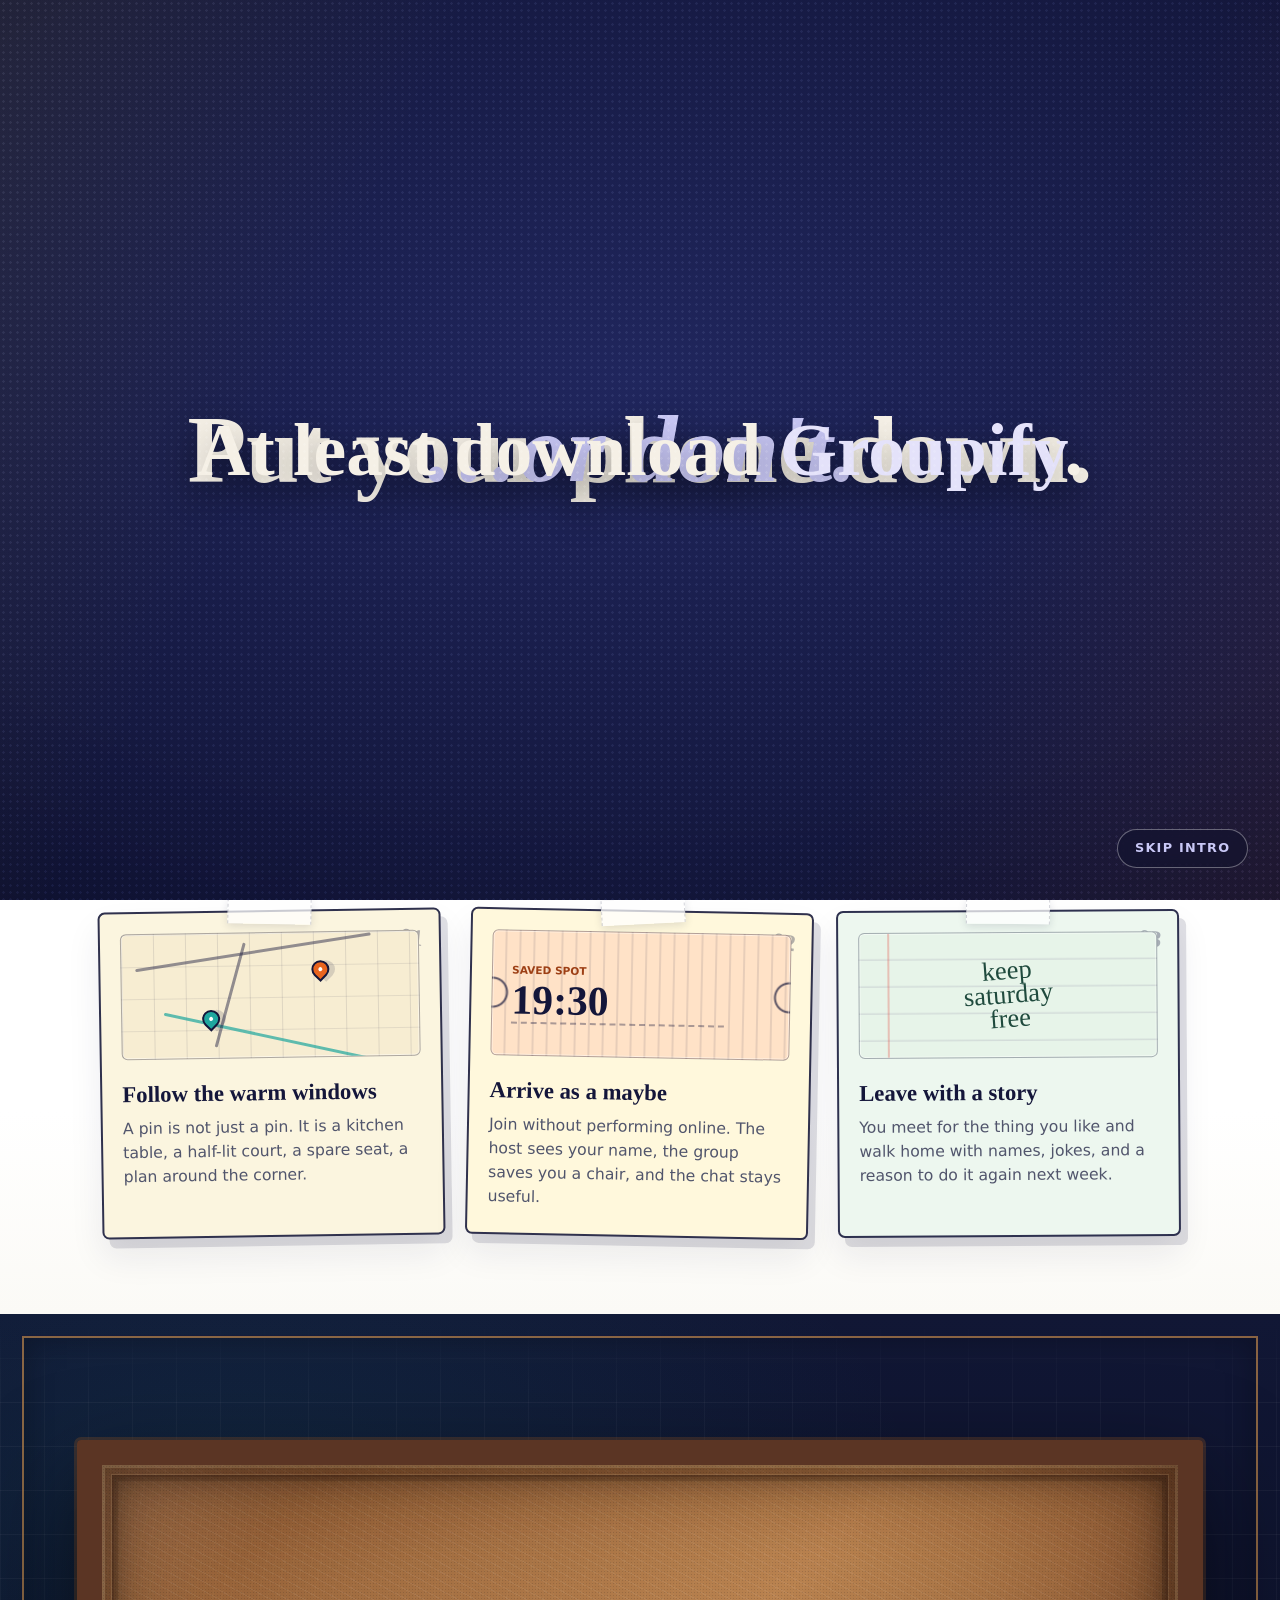
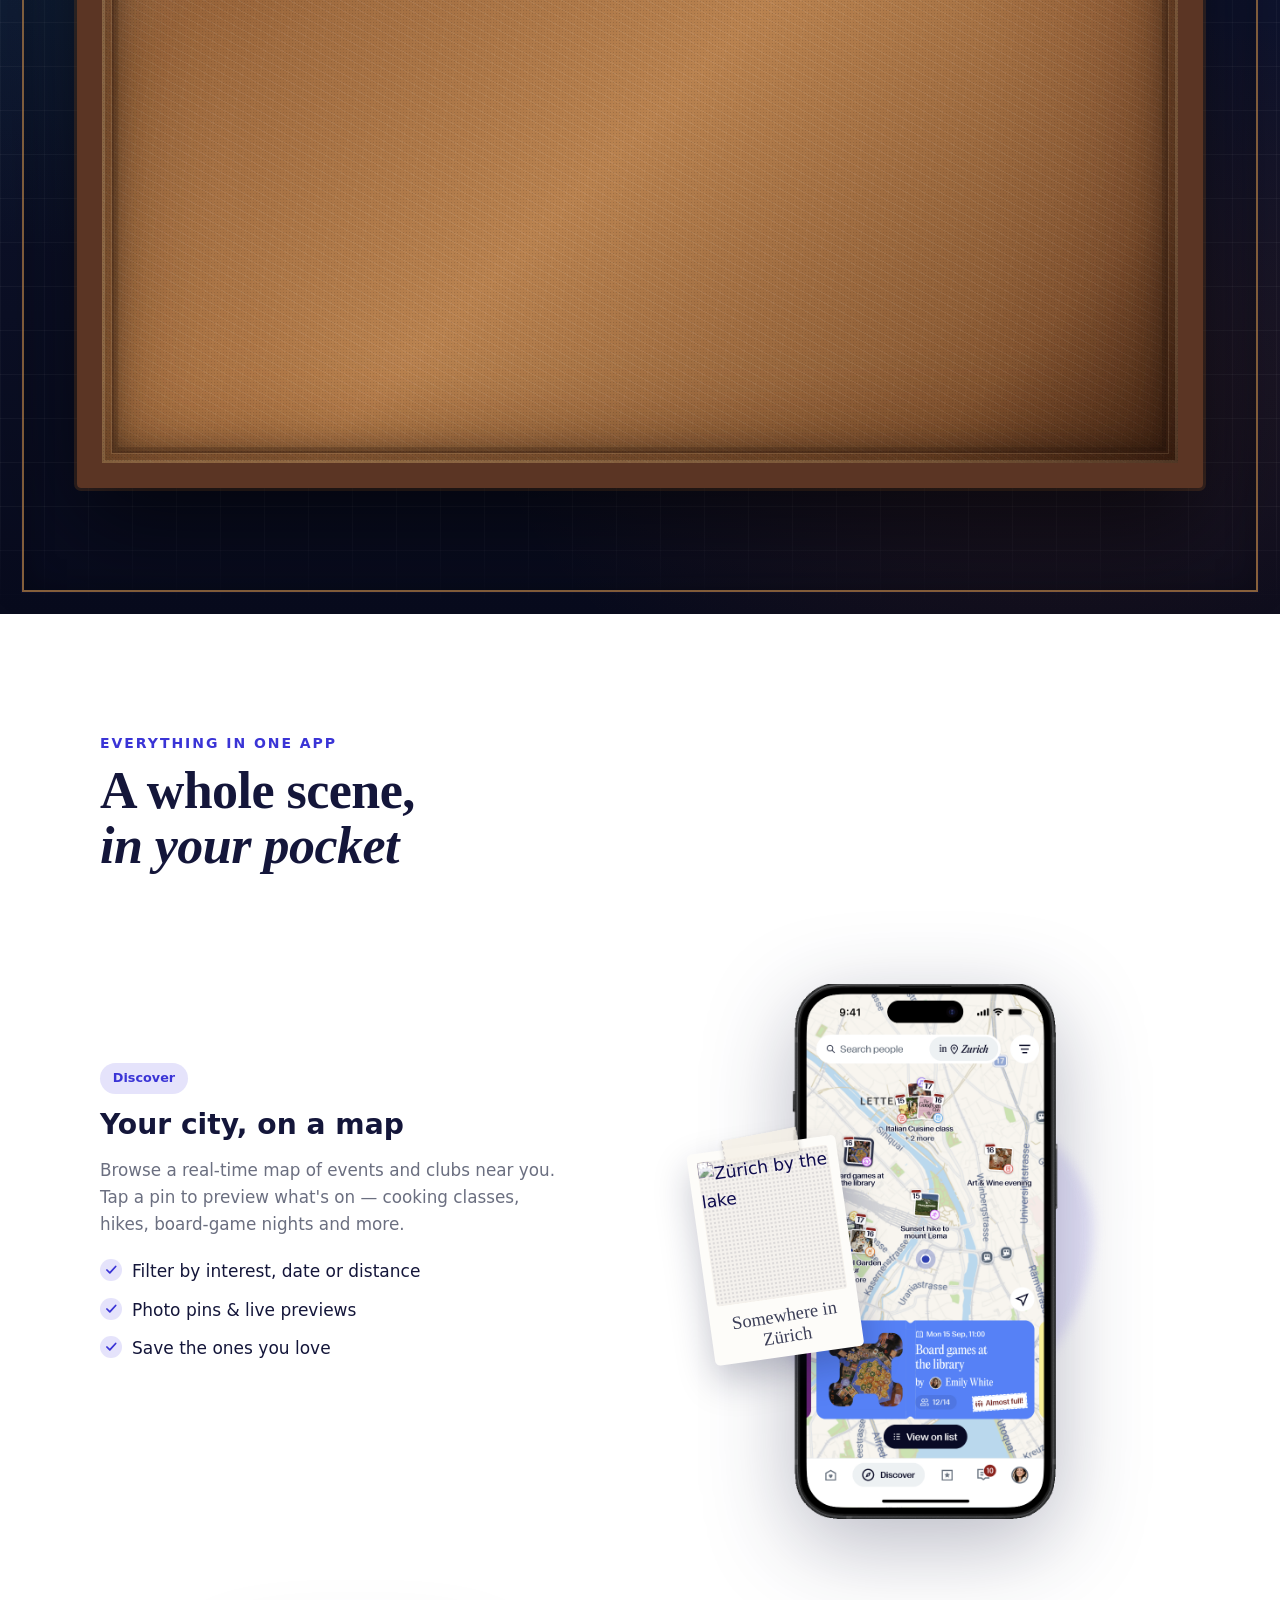
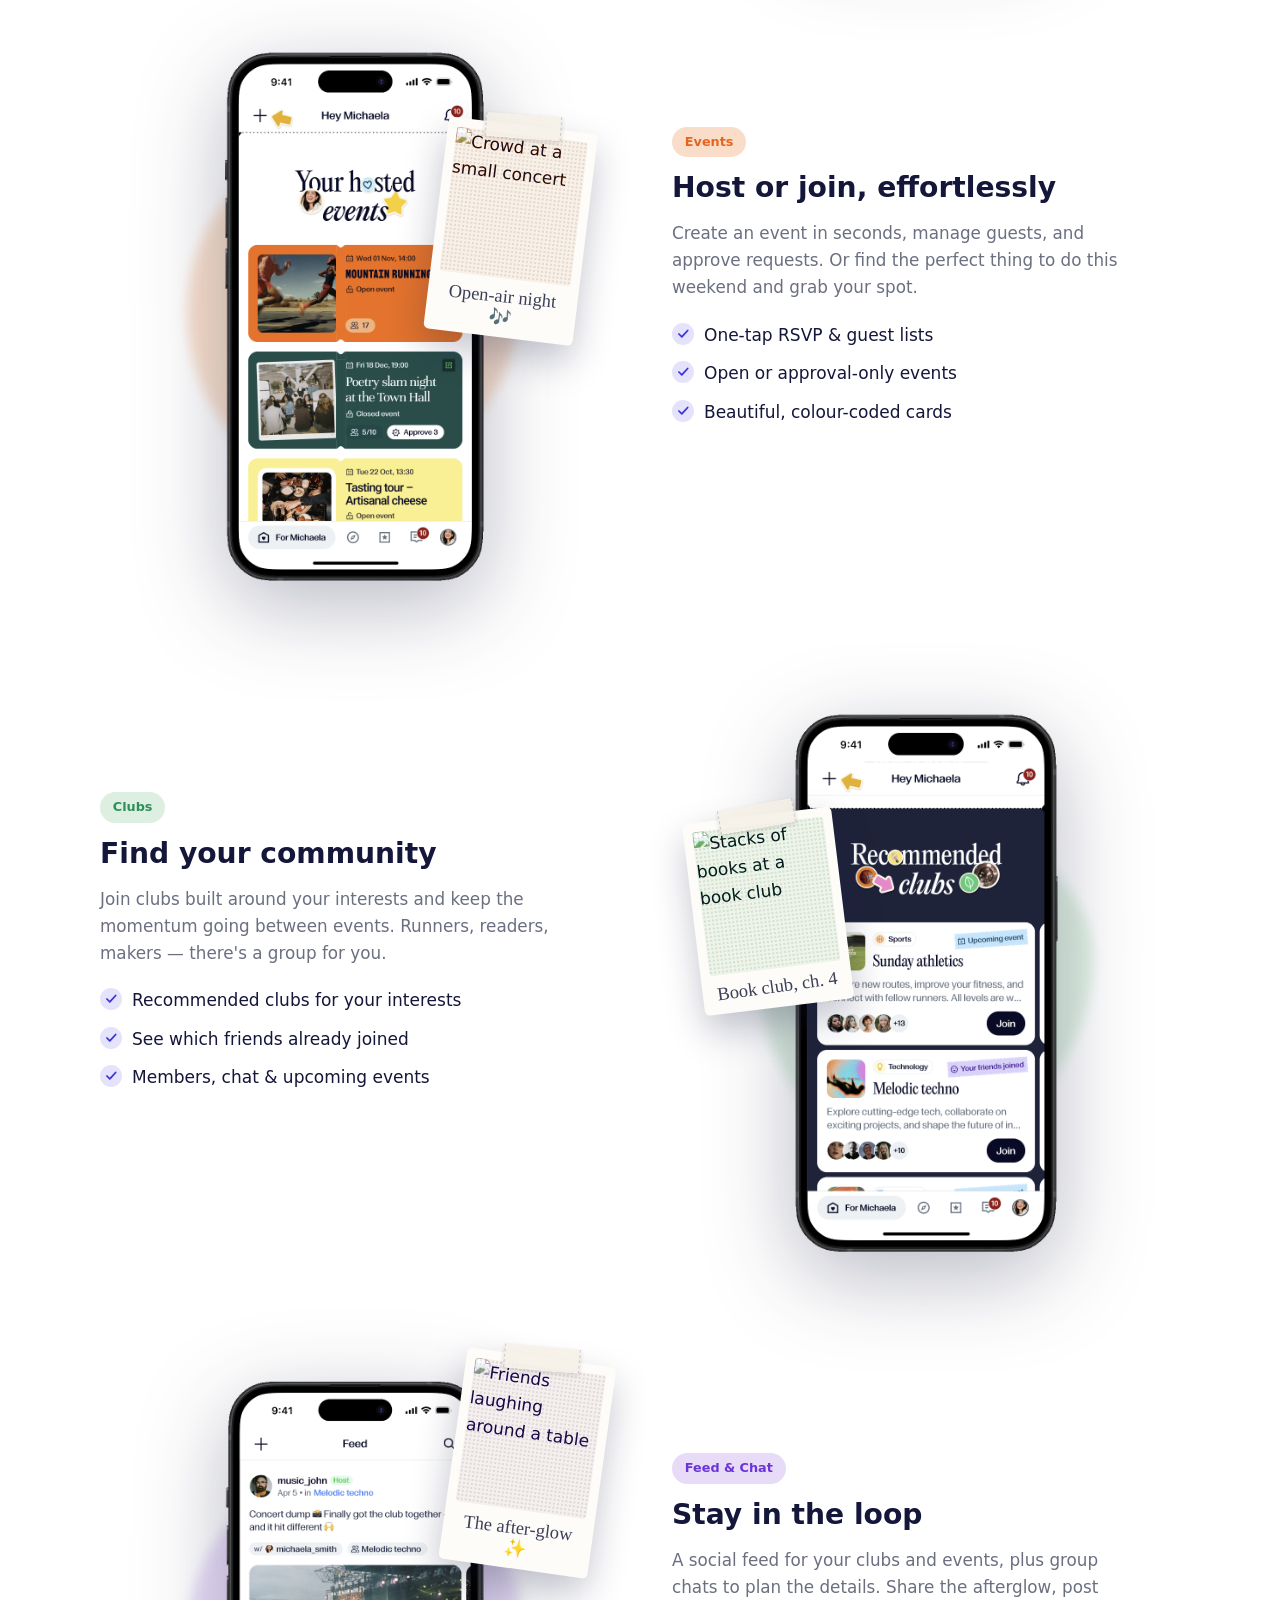
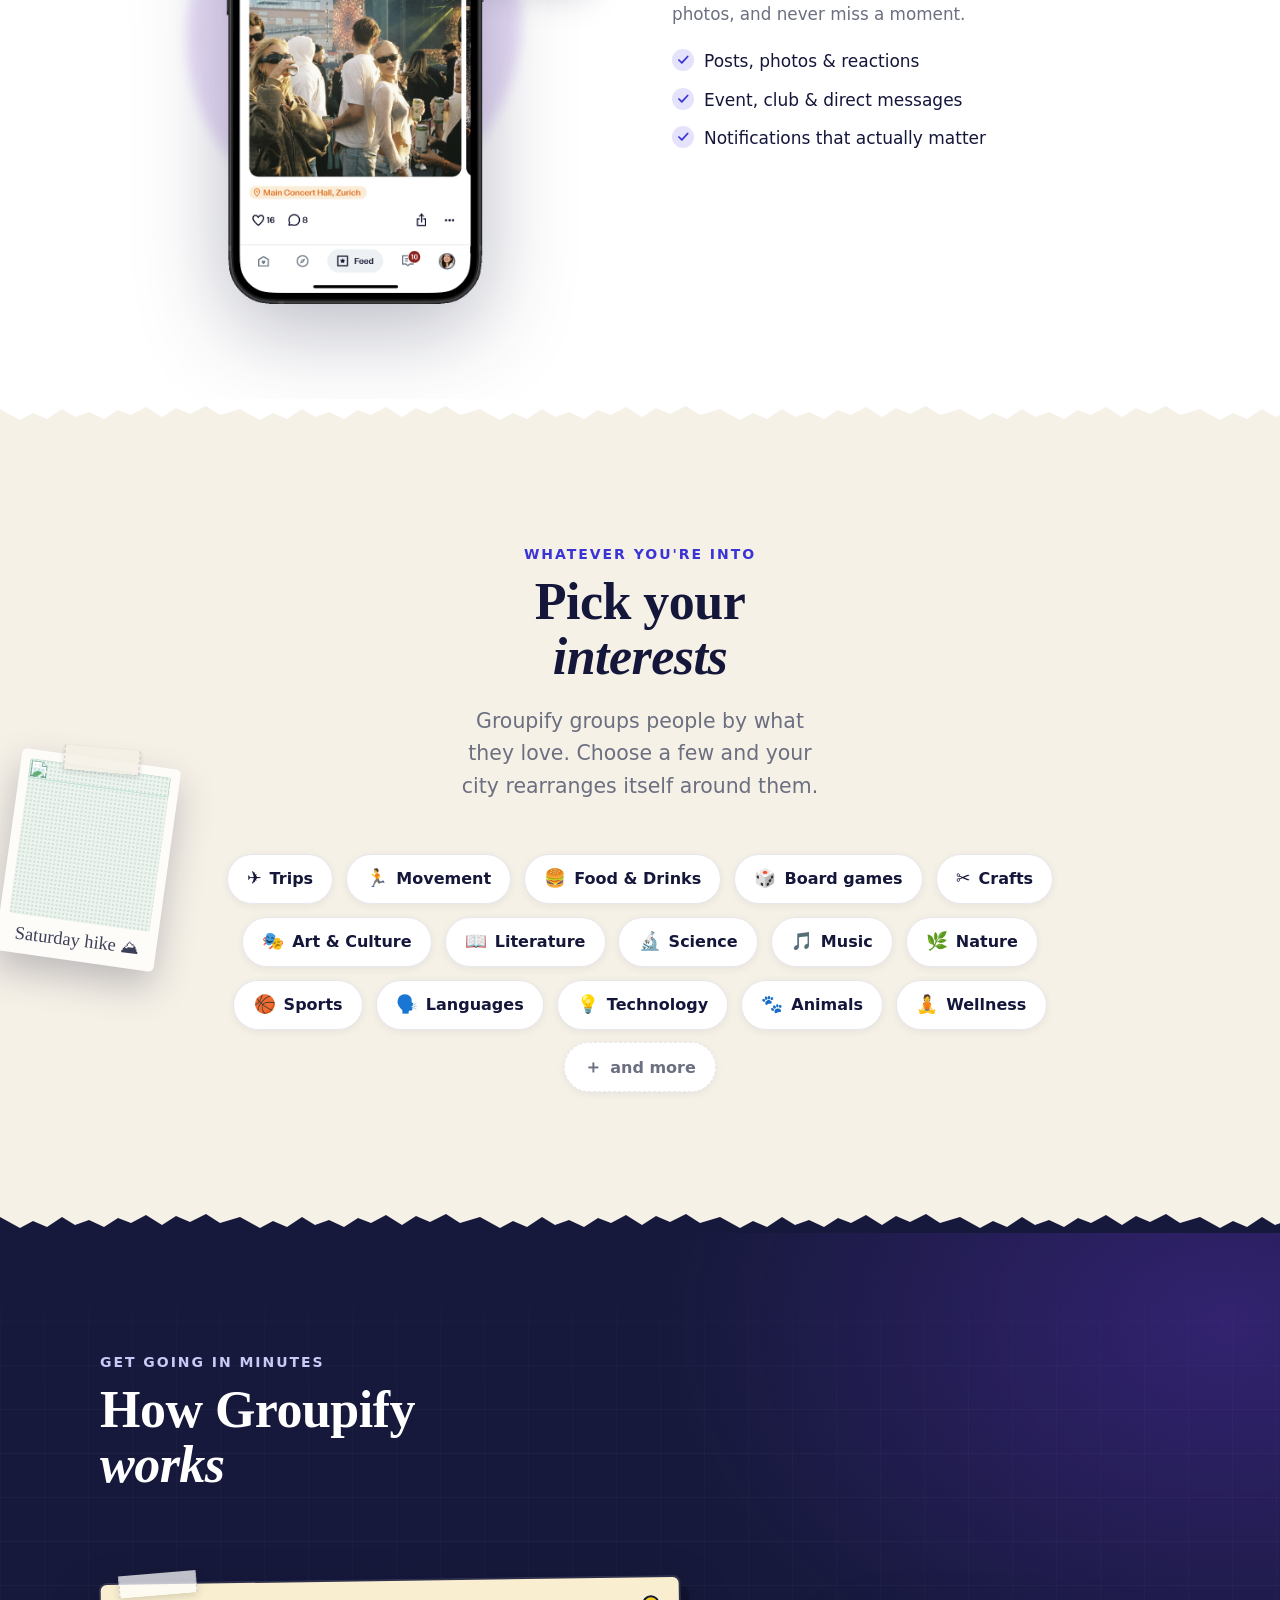
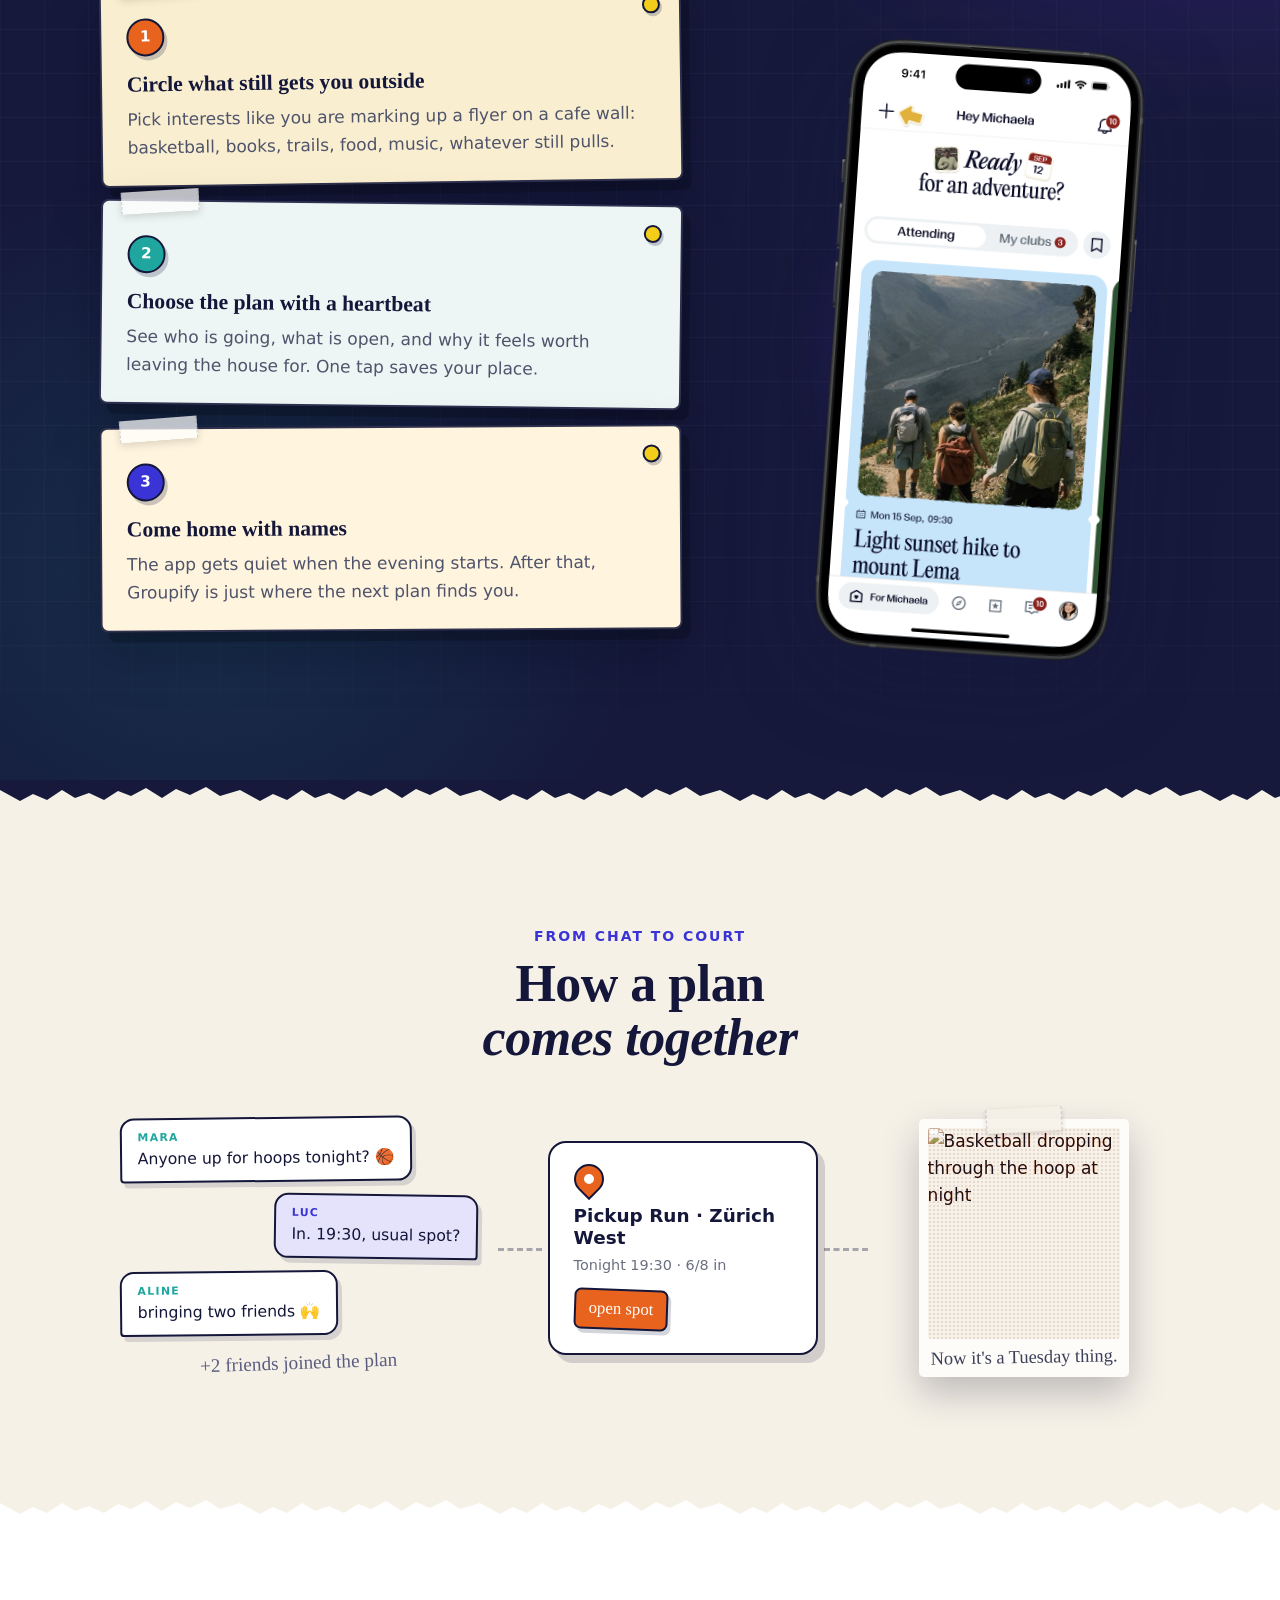
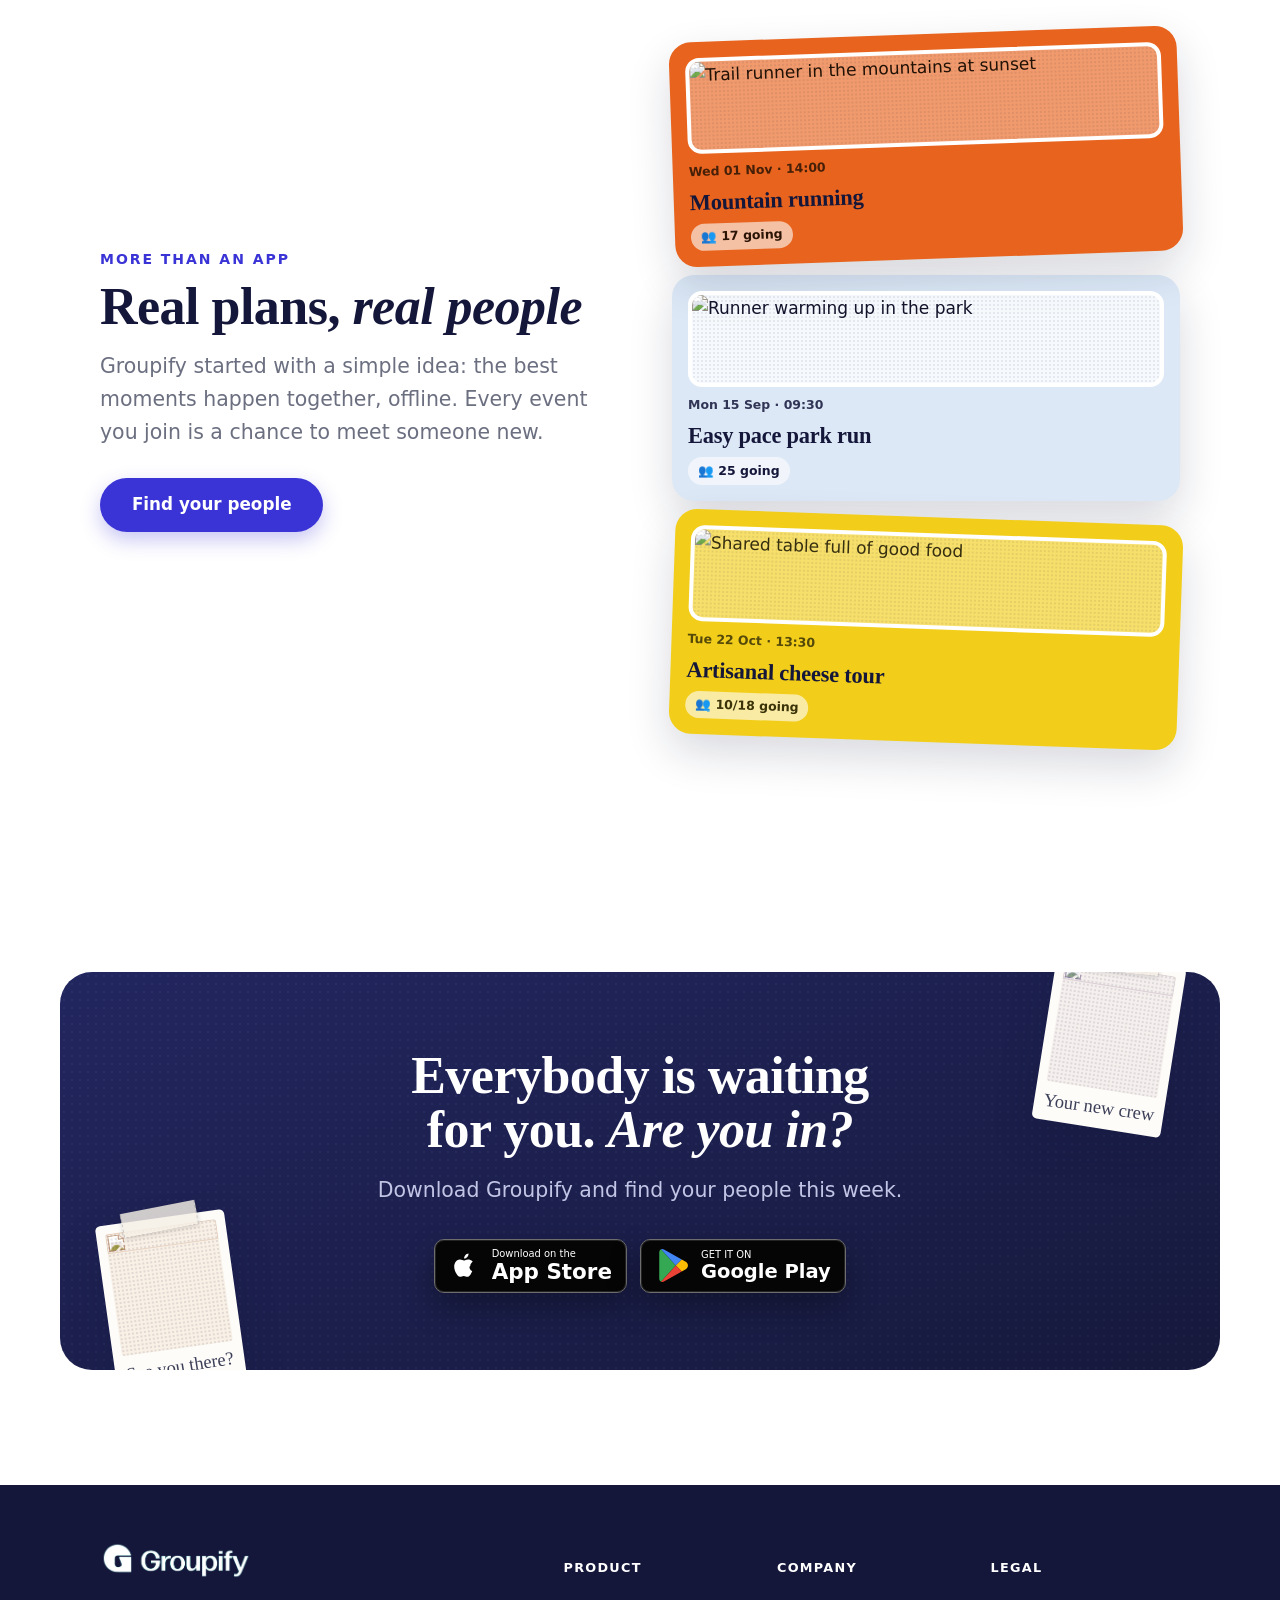
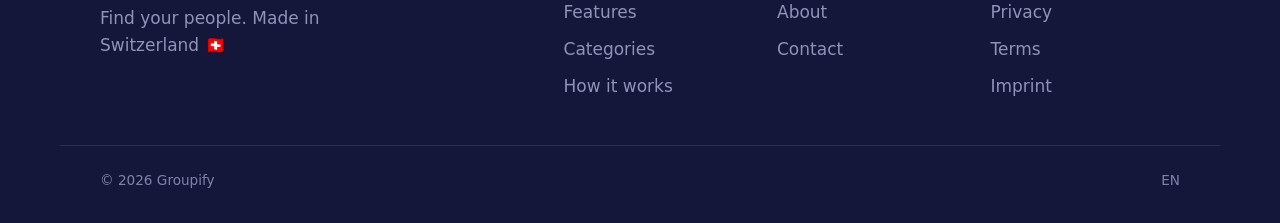
==== commit d18a2597: "Fix intro map animation layout" ====
--- a/index.html
+++ b/index.html
@@ -24,18 +24,27 @@
 <link rel="preconnect" href="https://fonts.gstatic.com" crossorigin>
 <link href="https://fonts.googleapis.com/css2?family=Playfair+Display:ital,wght@0,500;0,700;0,800;1,500;1,700&family=Inter:wght@400;500;600;700&family=Caveat:wght@600;700&display=swap" rel="stylesheet">
 <link rel="stylesheet" href="styles/theme.css">
-<link rel="stylesheet" href="styles/main.css?v=pin-no-stitches-20260703">
-<link rel="stylesheet" href="styles/cinema.css?v=pin-no-stitches-20260703">
+<link rel="stylesheet" href="styles/main.css?v=map-safe-20260703">
+<link rel="stylesheet" href="styles/cinema.css?v=map-safe-20260703">
 </head>
 <body>
 
 <!-- ===================== CINEMATIC INTRO =====================
-     Paper-craft world map → zoom to Zürich → pickup-game shot →
-     "Forget the feed. Find your friends." → slides away to the hero.
+     "Put your phone down… or don't." cold-open (auto-play) → paper-craft
+     world map → zoom to Zürich → pickup-game shot → "Show up. Find your
+     friends." → slides away to the hero.
      Enabled by JS (body.has-intro); skipped for reduced motion
      and repeat visits within the same session. -->
 <div class="intro" data-intro aria-hidden="true">
   <div class="intro__stage">
+
+    <!-- cold-open: a self-aware wink that auto-plays, then hands off to the
+         world map (three beats, driven by main.js / playColdOpen) -->
+    <div class="intro__hook" data-intro-hook aria-hidden="true">
+      <p class="intro__hook-line" data-hook="1">Put your phone down.</p>
+      <p class="intro__hook-line intro__hook-line--wink" data-hook="2">…or don't.</p>
+      <p class="intro__hook-line intro__hook-line--cta" data-hook="3">At least download <em>Groupify</em>.</p>
+    </div>
 
     <div class="intro__world" data-intro-world aria-hidden="true">
       <!-- real world map (assets/world.svg, Mercator) is injected here by
@@ -80,8 +89,8 @@
       </div>
       <div class="intro__shot-arc" data-intro-arc aria-hidden="true">
         <svg viewBox="0 0 100 100" preserveAspectRatio="none">
-          <path class="intro__shot-arc-shadow" pathLength="1" d="M28 72 C39 34 61 18 78 35"></path>
-          <path class="intro__shot-arc-main" pathLength="1" d="M28 72 C39 34 61 18 78 35"></path>
+          <path class="intro__shot-arc-shadow" pathLength="1" d="M32 56 C42 26 61 18 78 35"></path>
+          <path class="intro__shot-arc-main" pathLength="1" d="M32 56 C42 26 61 18 78 35"></path>
         </svg>
         <span class="intro__shot-tag">phones down</span>
       </div>
@@ -127,7 +136,7 @@
       <span class="intro__trail-dot intro__trail-dot--three" data-intro-trail></span>
       <span class="intro__trail-dot intro__trail-dot--four" data-intro-trail></span>
       <div class="intro__motto" data-intro-motto>
-        <span>Forget the feed.</span>
+        <span>Show up.</span>
         <strong>Find your friends.</strong>
       </div>
       <p class="intro__tagline" data-intro-tagline>Groupify turns shared interests into real plans.</p>
@@ -652,6 +661,6 @@
 
 <script src="scripts/vendor/gsap.min.js?v=3.12.5" defer></script>
 <script src="scripts/vendor/ScrollTrigger.min.js?v=3.12.5" defer></script>
-<script src="scripts/main.js?v=pin-no-stitches-20260703" defer></script>
+<script src="scripts/main.js?v=map-safe-20260703" defer></script>
 </body>
 </html>
--- a/styles/main.css
+++ b/styles/main.css
@@ -16,7 +16,7 @@
 /* header carries its own white so the bar slides in WITH the drop
    animation (the hero is pulled up underneath via negative margin) */
 .site-header{position:sticky;top:0;z-index:100;background:var(--paper);transition:background .3s ease,box-shadow .3s ease,border-color .3s}
-.site-header.scrolled{background:rgba(255,255,255,.82);backdrop-filter:saturate(180%) blur(14px);box-shadow:0 1px 0 var(--line)}
+.site-header.scrolled{background:rgba(255,255,255,.82);-webkit-backdrop-filter:saturate(180%) blur(14px);backdrop-filter:saturate(180%) blur(14px);box-shadow:0 1px 0 var(--line)}
 .header-inner{display:flex;align-items:center;justify-content:space-between;gap:clamp(1rem,2vw,2rem);height:74px}
 .brand{display:inline-flex;align-items:center;flex:0 0 auto;font-weight:700;line-height:1}
 .brand__logo{display:block;width:148px;max-width:148px;height:auto;max-height:46px;object-fit:contain}
@@ -161,7 +161,7 @@
 .how::before{content:"";position:absolute;inset:0;z-index:-1;background:
   radial-gradient(72% 58% at 96% 8%,rgba(106,52,214,.34),transparent 62%),
   radial-gradient(50% 50% at 16% 82%,rgba(31,167,159,.16),transparent 70%)}
-.how::after{content:"";position:absolute;inset:0;z-index:-1;background-image:linear-gradient(rgba(255,255,255,.045) 1px,transparent 1px),linear-gradient(90deg,rgba(255,255,255,.035) 1px,transparent 1px);background-size:44px 44px;mask-image:linear-gradient(to bottom,transparent,black 16%,black 82%,transparent);opacity:.7}
+.how::after{content:"";position:absolute;inset:0;z-index:-1;background-image:linear-gradient(rgba(255,255,255,.045) 1px,transparent 1px),linear-gradient(90deg,rgba(255,255,255,.035) 1px,transparent 1px);background-size:44px 44px;-webkit-mask-image:linear-gradient(to bottom,transparent,black 16%,black 82%,transparent);mask-image:linear-gradient(to bottom,transparent,black 16%,black 82%,transparent);opacity:.7}
 .steps{display:grid;grid-template-columns:repeat(3,1fr);gap:1.5rem;counter-reset:step;list-style:none;margin:0;padding:0}
 .step{--rot:0deg;position:relative;overflow:visible;background:#fbf4df;border:2px solid rgba(20,22,58,.88);
   border-radius:8px;padding:2.1rem 1.55rem 1.5rem;box-shadow:8px 10px 0 rgba(0,0,0,.2),0 22px 52px rgba(5,7,28,.28);
--- a/styles/cinema.css
+++ b/styles/cinema.css
@@ -14,7 +14,7 @@
 body.has-intro .intro{display:block}
 body.intro-lock{overflow:hidden}
 
-.intro__stage{position:absolute;inset:0;transition:transform 1s cubic-bezier(.8,0,.18,1),opacity .5s ease .3s}
+.intro__stage{position:absolute;inset:0;overflow:hidden;transition:transform 1s cubic-bezier(.8,0,.18,1),opacity .5s ease .3s}
 .intro.out .intro__stage{transform:translateY(-100%)}
 .intro.out{pointer-events:none;background:transparent;transition:background .6s ease}
 .intro.gsap-on .intro__world,
@@ -26,6 +26,20 @@
     radial-gradient(rgba(255,255,255,.5) 1px,transparent 1.5px) 0 0/7px 7px,
     radial-gradient(120% 90% at 50% 40%,transparent 55%,rgba(6,7,22,.55));
   mix-blend-mode:soft-light;opacity:.5}
+
+/* ---- cold-open text hook (auto-play beats before the world map) ----
+   three lines stacked in one grid cell; GSAP fades them through one at a
+   time, then dissolves the whole hook as the map intro fades in */
+.intro__hook{position:absolute;inset:0;z-index:6;display:grid;place-items:center;text-align:center;
+  padding:clamp(1.5rem,6vw,4rem);opacity:0;pointer-events:none}
+.intro__hook-line{grid-area:1/1;margin:0;font-family:var(--font-serif);font-weight:800;
+  font-size:clamp(2.3rem,7.5vw,6rem);line-height:.98;color:#f6f1e7;opacity:0;
+  text-shadow:0 14px 42px rgba(0,0,0,.4)}
+.intro__hook-line--wink{font-style:italic;font-weight:700;color:#c9c8f6}
+.intro__hook-line--cta{font-size:clamp(1.9rem,6vw,4.6rem)}
+.intro__hook-line--cta em{font-style:normal;color:var(--primary-soft)}
+.intro.gsap-on .intro__hook,.intro.gsap-on .intro__hook-line{transition:none}
+@media (prefers-reduced-motion:reduce){.intro__hook{display:none}}
 
 /* ---- world map (real Mercator map injected from assets/world.svg) ---- */
 .intro__world{position:absolute;inset:0;z-index:1;opacity:0;will-change:transform,opacity,filter;
@@ -45,17 +59,8 @@
 /* offset sticker shadow + shallow-water coast rings live inside the filter */
 .intro__world .gfy-lands{filter:url(#gfy-sketch)}
 
-/* home country: red with a white cross — unmistakably Switzerland */
+/* home country: red, without extra markers that clutter the zoom */
 .intro__world .land.gfy-ch{fill:#e23b34 !important;stroke:#14163a !important}
-.intro__world .gfy-ch-cross{fill:#fff;stroke:#14163a;stroke-width:.55;stroke-linejoin:round}
-.intro__world .gfy-ch-city{fill:#fff;stroke:#14163a;stroke-width:.5;opacity:0;
-  transform-box:fill-box;transform-origin:center;scale:.2}
-.intro.zoom .gfy-ch-city{animation:chcity-pop .5s cubic-bezier(.2,1.5,.4,1) forwards;animation-delay:var(--d,1s)}
-@keyframes chcity-pop{to{opacity:1;scale:1}}
-.intro__world .gfy-ch-note{fill:#fff;font-family:var(--font-hand);font-size:4.4px;font-weight:700;
-  text-anchor:middle;opacity:0;paint-order:stroke;stroke:#14163a;stroke-width:.85;stroke-linejoin:round}
-.intro.zoom .gfy-ch-note{animation:chnote-in .6s ease forwards 1.2s}
-@keyframes chnote-in{to{opacity:1}}
 
 /* comic water: halftone dot ocean + two-tone scallop waves (built in
    main.js, painted behind the land group so they only show on water) */
@@ -65,13 +70,13 @@
 .intro__world .gfy-wave--b{stroke:rgba(125,135,235,.55);stroke-width:2.2}
 
 /* ---- prop plane towing the Groupify banner across the map ---- */
-.intro__plane{position:absolute;left:-510px;top:12%;z-index:4;display:flex;align-items:center;opacity:0;
+.intro__plane{position:absolute;left:-430px;top:11%;z-index:4;display:flex;align-items:center;opacity:0;
   will-change:transform,opacity;filter:drop-shadow(0 12px 18px rgba(0,0,0,.35))}
-.intro__plane-banner{display:block;padding:.7rem 1.2rem;background:#f6f1e7;border:3px solid #14163a;border-radius:8px;
+.intro__plane-banner{display:block;padding:.55rem .9rem;background:#f6f1e7;border:3px solid #14163a;border-radius:8px;
   box-shadow:5px 6px 0 rgba(20,22,58,.32);transform-origin:right center;animation:banner-wave 1.15s ease-in-out infinite}
-.intro__plane-banner img{display:block;width:clamp(150px,15vw,225px);height:auto}
-.intro__plane-rope{width:clamp(36px,4.5vw,66px);height:0;border-top:3px dashed rgba(246,241,231,.85)}
-.intro__plane-svg{display:block;width:clamp(140px,14vw,200px);height:auto;overflow:visible}
+.intro__plane-banner img{display:block;width:clamp(118px,11.5vw,174px);height:auto}
+.intro__plane-rope{width:clamp(26px,3.6vw,52px);height:0;border-top:3px dashed rgba(246,241,231,.85)}
+.intro__plane-svg{display:block;width:clamp(112px,10.5vw,164px);height:auto;overflow:visible}
 .pl__body{fill:#f6f1e7;stroke:#14163a;stroke-width:3;stroke-linejoin:round}
 .pl__tailfin{fill:var(--orange);stroke:#14163a;stroke-width:3;stroke-linejoin:round}
 .pl__wing{fill:var(--teal);stroke:#14163a;stroke-width:3;stroke-linejoin:round}
@@ -83,7 +88,13 @@
 .pl__prop ellipse{fill:rgba(246,241,231,.65);stroke:#14163a;stroke-width:1.5}
 @keyframes prop-spin{to{transform:rotate(180deg)}}
 @keyframes banner-wave{0%,100%{transform:skewY(1.5deg)}50%{transform:skewY(-2deg) translateY(3px)}}
-@media (max-width:760px){.intro__plane{top:6%}}
+@media (max-width:760px){
+  .intro__plane{left:-120px;top:6%}
+  .intro__plane-banner,.intro__plane-rope{display:none}
+  .intro__plane-banner img{width:clamp(98px,29vw,122px)}
+  .intro__plane-svg{width:clamp(96px,28vw,118px)}
+  .intro__plane-rope{width:26px}
+}
 
 /* pins pop in with a stagger once .act is set.
    NB: the scale animation lives on the INNER group (.ppin__in) — on the
@@ -109,17 +120,18 @@
 .ppin__needle{fill:var(--c,#e8641e);stroke:#14163a;stroke-width:2.2}
 .ppin__needle-shadow{fill:rgba(12,14,41,.38)}
 .ppin__needle-shine{fill:rgba(255,255,255,.8)}
-.ppin__leader{stroke:#14163a;stroke-width:1.8;stroke-linecap:round;stroke-dasharray:3 3}
-.ppin__name{fill:#14163a;font-family:var(--font-hand);font-size:21px;font-weight:700;text-anchor:middle}
+.ppin__leader{stroke:var(--c,#14163a);stroke-width:2.2;stroke-linecap:round;stroke-dasharray:4 3;opacity:.88}
+.ppin__name{fill:#14163a;font-family:var(--font-hand);font-size:19px;font-weight:700;text-anchor:middle}
 .mpin--zh .ppin__paper{stroke-width:2.6;stroke:var(--primary-strong,#2f2ab0)}
-.mpin--zh .ppin__name{font-size:26px}
+.mpin--zh .ppin__name{font-size:27px}
 .mpin--zh .mpin__dot{fill:var(--primary)}
-.intro.zoom .mpin--zh .mpin__dot{scale:.32}
-.intro.zoom .mpin--zh .mpin__pulse{animation:none;opacity:.2;scale:.2}
+.intro.zoom .mpin:not(.mpin--zh){animation:none;opacity:0;transition:opacity .36s cubic-bezier(.23,1,.32,1)}
+.intro.zoom .mpin--zh .mpin__dot{scale:.46}
+.intro.zoom .mpin--zh .mpin__pulse{animation:none;opacity:.18;scale:.32}
 /* while zooming, the big Zürich tag shrinks out of the way so the red
    Switzerland underneath stays fully visible */
-.intro.zoom .mpin--zh .ppin__in{animation:none;scale:.3}
-.intro.zoom .mpin--zh .ppin__leader{opacity:0;transition:opacity .4s ease}
+.intro.zoom .mpin--zh .ppin__in{animation:none;scale:.68}
+.intro.zoom .mpin--zh .ppin__leader{opacity:.75;transition:opacity .4s ease}
 
 /* ---- pickup-game shot: cutout player, friends, hoop, ball, motto ----
    Elements float free on the navy stage, grounded by a hand-drawn
@@ -152,28 +164,28 @@
 .intro.scene-on .intro__court{opacity:1}
 .intro__court-title,.intro__court-sub,.intro__court-chip{position:absolute;z-index:3;font-family:var(--font-sans);letter-spacing:.14em;text-transform:uppercase}
 .intro__court-title{left:7%;top:10%;color:#167f78;font-size:clamp(.72rem,1.1vw,.95rem);font-weight:800}
-.intro__court-sub{left:7%;bottom:10%;color:#14163a;font-size:clamp(.64rem,.95vw,.78rem);font-weight:800;opacity:.74}
+.intro__court-sub{left:7%;bottom:13%;color:#14163a;font-size:clamp(.68rem,1vw,.82rem);font-weight:800;line-height:1.15;white-space:nowrap;opacity:.82}
 .intro__court-line{position:absolute;z-index:2;background:rgba(20,22,58,.38)}
 .intro__court-line--center{left:50%;top:0;bottom:0;width:3px;opacity:.38}
 .intro__court-line--lane{right:9%;top:31%;width:20%;height:38%;border:3px solid rgba(20,22,58,.36);border-right:0;background:transparent;border-radius:8px 0 0 8px}
 .intro__court-line--arc{right:18%;top:33%;width:31%;aspect-ratio:1;border:3px solid rgba(106,52,214,.36);border-radius:50%;background:transparent}
-.intro__court-dot{position:absolute;z-index:3;width:13px;height:13px;border-radius:50%;background:var(--teal);box-shadow:0 0 0 5px rgba(31,167,159,.16),0 4px 0 rgba(20,22,58,.18)}
+.intro__court-dot{display:none}
 .intro__court-dot--one{left:16%;top:58%}
 .intro__court-dot--two{left:32%;top:68%;background:var(--yellow);box-shadow:0 0 0 5px rgba(242,206,27,.18),0 4px 0 rgba(20,22,58,.18)}
 .intro__court-dot--three{left:42%;top:47%;background:var(--orange);box-shadow:0 0 0 5px rgba(232,100,30,.16),0 4px 0 rgba(20,22,58,.18)}
 .intro__court-chip{padding:.42em .7em;border-radius:7px;border:2px solid #14163a;background:#fff;color:#14163a;font-size:.68rem;font-weight:900;box-shadow:4px 5px 0 rgba(20,22,58,.18)}
 .intro__court-chip--open{left:22%;bottom:26%;background:var(--orange);color:#fff;letter-spacing:.08em;text-transform:none;font-family:var(--font-hand);font-size:1.02rem}
 .intro__court-chip--time{right:10%;bottom:12%;background:#f6f1e7}
-.intro__shot-arc{position:absolute;inset:0;z-index:1;opacity:0;visibility:hidden;pointer-events:none}
+.intro__shot-arc{position:absolute;inset:0;z-index:4;opacity:0;visibility:hidden;pointer-events:none}
 .intro__shot-arc svg{position:absolute;inset:0;width:100%;height:100%;overflow:visible}
 .intro__shot-arc path{fill:none;stroke-linecap:round;stroke-dasharray:1;stroke-dashoffset:1;vector-effect:non-scaling-stroke}
 .intro__shot-arc-shadow{stroke:rgba(20,22,58,.38);stroke-width:8;filter:blur(1px)}
-.intro__shot-arc-main{stroke:#f6f1e7;stroke-width:4.5;stroke-dasharray:.035 .035;filter:drop-shadow(0 5px 10px rgba(242,206,27,.28))}
-.intro__shot-tag{position:absolute;left:54%;top:33%;padding:.28em .62em;background:#f6f1e7;color:#14163a;
+.intro__shot-arc-main{stroke:#f6f1e7;stroke-width:5;stroke-dasharray:.026 .026;filter:drop-shadow(0 5px 10px rgba(242,206,27,.28))}
+.intro__shot-tag{position:absolute;left:53%;top:41%;padding:.28em .62em;background:#f6f1e7;color:#14163a;
   border:2px solid #14163a;border-radius:4px;font-family:var(--font-hand);font-size:clamp(1.2rem,2vw,1.7rem);
   transform:rotate(-8deg);box-shadow:4px 5px 0 rgba(20,22,58,.22)}
-.intro__friends{position:absolute;left:clamp(2rem,10vw,12rem);bottom:clamp(11rem,25vh,16rem);z-index:3;
-  width:150px;height:84px;opacity:0;transform-origin:50% 100%;filter:drop-shadow(0 12px 18px rgba(0,0,0,.28))}
+.intro__friends{position:absolute;left:clamp(2.2rem,10.4vw,12.5rem);bottom:clamp(11.2rem,25.4vh,16.2rem);z-index:3;
+  width:170px;height:104px;opacity:0;transform-origin:50% 100%;filter:drop-shadow(0 12px 18px rgba(0,0,0,.28))}
 .intro__friend{position:absolute;width:42px;height:42px;border-radius:50%;background:#f6f1e7;border:3px solid #14163a;
   box-shadow:inset -6px -5px 0 rgba(12,184,169,.16)}
 .intro__friend::after{content:"";position:absolute;left:14px;top:17px;width:4px;height:4px;border-radius:50%;background:#14163a;
@@ -181,27 +193,26 @@
 .intro__friend--one{left:2px;top:16px;transform:rotate(-8deg)}
 .intro__friend--two{left:36px;top:0;background:#fff8d9;transform:rotate(7deg)}
 .intro__friend--three{left:74px;top:18px;background:#dff5ef;transform:rotate(-4deg)}
-.intro__friends b{position:absolute;right:0;bottom:0;padding:.26em .6em;background:var(--orange);color:#fff;
+.intro__friends b{position:absolute;left:58px;right:auto;bottom:2px;z-index:3;padding:.28em .7em;background:var(--orange);color:#fff;
   border:2px solid #14163a;border-radius:5px;font-family:var(--font-hand);font-size:1.15rem;line-height:1;
-  transform:rotate(7deg);box-shadow:4px 5px 0 rgba(20,22,58,.2)}
+  white-space:nowrap;transform:rotate(-4deg);box-shadow:4px 5px 0 rgba(20,22,58,.2)}
 .intro__player{position:absolute;left:clamp(7rem,24vw,31rem);bottom:clamp(7.6rem,18vh,12rem);
   z-index:4;width:clamp(154px,15.8vw,220px);height:clamp(196px,20vw,282px);opacity:0;transform-origin:50% 100%;
   will-change:transform,opacity;filter:drop-shadow(0 18px 22px rgba(0,0,0,.34))}
-.intro__player::before{content:"";position:absolute;left:9%;top:43%;width:34px;height:7px;border-radius:999px;
-  background:var(--yellow);border:2px solid #14163a;transform:rotate(-18deg);box-shadow:17px -20px 0 -1px var(--orange)}
+.intro__player::before{display:none}
 .intro__player-shadow{position:absolute;left:18%;bottom:-5%;width:74%;height:18%;border-radius:50%;
   background:rgba(0,0,0,.2);filter:blur(5px)}
 .intro__player-head{position:absolute;left:45%;top:2%;width:29%;aspect-ratio:1;border-radius:50%;
-  background:#f6f1e7;border:3px solid #14163a;box-shadow:inset -7px -4px 0 rgba(12,184,169,.18)}
+  z-index:4;background:#f6f1e7;border:3px solid #14163a;box-shadow:inset -7px -4px 0 rgba(12,184,169,.18)}
 .intro__player-head::after{content:"";position:absolute;right:17%;top:38%;width:5px;height:5px;border-radius:50%;background:#14163a;
   box-shadow:-12px -1px 0 #14163a}
 .intro__player-body{position:absolute;left:34%;top:29%;width:43%;height:35%;background:var(--teal);
-  border:3px solid #14163a;border-radius:14px 18px 9px 12px;clip-path:polygon(8% 0,100% 7%,86% 100%,0 91%);
+  z-index:3;border:3px solid #14163a;border-radius:14px 18px 9px 12px;clip-path:polygon(8% 0,100% 7%,86% 100%,0 91%);
   box-shadow:inset -11px -12px 0 rgba(20,22,58,.15),5px 6px 0 rgba(246,241,231,.16)}
 .intro__player-body::after{content:"G";position:absolute;left:50%;top:48%;transform:translate(-50%,-50%) rotate(-5deg);
   color:#fff;font-family:var(--font-serif);font-weight:800;font-size:clamp(1.5rem,2.6vw,2rem)}
 .intro__player-arm,.intro__player-leg{position:absolute;background:#f6f1e7;border:3px solid #14163a;border-radius:999px;
-  transform-origin:50% 12%;box-shadow:inset -5px -4px 0 rgba(20,22,58,.08)}
+  z-index:1;transform-origin:50% 12%;box-shadow:inset -5px -4px 0 rgba(20,22,58,.08)}
 .intro__player-arm--back{left:25%;top:34%;width:18px;height:38%;transform:rotate(58deg)}
 .intro__player-arm--shoot{left:68%;top:22%;width:19px;height:42%;transform:rotate(-46deg);transform-origin:50% 90%}
 .intro__player-arm--release{left:67%;top:-4%;z-index:2;width:19px;height:43%;transform:rotate(-10deg);transform-origin:50% 92%;opacity:0}
@@ -210,7 +221,7 @@
 .intro__player-leg--back{left:37%;top:61%;width:19px;height:40%;transform:rotate(28deg)}
 .intro__player-leg--front{left:63%;top:61%;width:19px;height:45%;transform:rotate(-34deg)}
 .intro__player-label{position:absolute;left:-10%;top:14%;padding:.38em .7em;background:#f6f1e7;color:#14163a;
-  border:2px solid #14163a;border-radius:4px;font-family:var(--font-hand);font-size:1.1rem;
+  z-index:5;border:2px solid #14163a;border-radius:4px;font-family:var(--font-hand);font-size:1.1rem;
   transform:rotate(-9deg);box-shadow:4px 5px 0 rgba(20,22,58,.16)}
 .intro__hoop{position:absolute;right:clamp(1.5rem,13vw,15rem);top:clamp(4.6rem,15vh,8.7rem);
   z-index:3;width:clamp(176px,20vw,280px);aspect-ratio:220/260;filter:drop-shadow(0 24px 46px rgba(0,0,0,.38));
@@ -296,7 +307,7 @@
 .intro__skip{position:absolute;right:clamp(1rem,3vw,2rem);bottom:clamp(1rem,3vw,2rem);z-index:7;
   padding:.65em 1.3em;border-radius:var(--r-pill);border:1.5px solid rgba(255,255,255,.35);
   color:#c9c8f6;font-size:.8rem;font-weight:600;letter-spacing:.1em;text-transform:uppercase;
-  background:rgba(12,14,41,.4);backdrop-filter:blur(6px);transition:border-color .2s,color .2s}
+  background:rgba(12,14,41,.4);-webkit-backdrop-filter:blur(6px);backdrop-filter:blur(6px);transition:border-color .2s,color .2s}
 .intro__skip:hover{border-color:#fff;color:#fff}
 
 /* --------------------------------------------------------------------------
@@ -330,20 +341,21 @@
 }
 
 @media (max-width:760px){
+  .intro__world .mpin:not(.mpin--zh):not(.mpin--london){display:none}
   .intro__court-note{font-size:1.08rem}
-  .intro__court{left:.65rem;bottom:5.8rem;width:min(300px,72vw);height:188px;border-radius:12px}
+  .intro__court{left:.85rem;bottom:6.35rem;width:min(292px,70vw);height:190px;border-radius:12px}
   .intro__court-title{left:7%;top:9%;font-size:.6rem}
-  .intro__court-sub{font-size:.56rem}
+  .intro__court-sub{bottom:15%;font-size:.58rem}
   .intro__court-chip{font-size:.54rem}
-  .intro__court-chip--open{font-size:.85rem}
-  .intro__friends{left:1rem;bottom:10.1rem;width:112px;height:68px}
+  .intro__court-chip--open{display:none}
+  .intro__friends{left:.85rem;bottom:10.95rem;z-index:5;width:120px;height:88px}
   .intro__friend{width:33px;height:33px}
   .intro__friend::after{left:10px;top:13px;box-shadow:8px 0 0 #14163a}
-  .intro__friends b{font-size:.95rem}
+  .intro__friends b{left:18px;bottom:-3px;font-size:.88rem}
   .intro__shot-tag{display:none}
-  .intro__player{left:2rem;bottom:10.6rem;width:136px;height:176px}
+  .intro__player{left:7.35rem;bottom:10.95rem;width:126px;height:164px}
   .intro__player-label{display:none}
-  .intro__hoop{right:.55rem;top:6.6rem;width:148px}
+  .intro__hoop{right:1rem;top:6.3rem;width:142px}
   .intro__ball,.intro__trail-dot{left:7.15rem;bottom:18.5rem}
   .intro__ball{width:48px;height:48px}
   .intro__trail-dot{width:12px;height:12px}
@@ -416,10 +428,10 @@
 .memory-board{position:relative;background:
   radial-gradient(90% 70% at 18% 20%,rgba(31,167,159,.11),transparent 60%),
   radial-gradient(72% 70% at 82% 74%,rgba(232,100,30,.11),transparent 62%),
-  linear-gradient(180deg,#111735,#080b1d);color:var(--ink);overflow:clip;isolation:isolate}
+  linear-gradient(180deg,#111735,#080b1d);color:var(--ink);overflow:hidden;overflow:clip;isolation:isolate}
 .memory-board::before{content:"";position:absolute;inset:0;z-index:0;pointer-events:none;
   background-image:linear-gradient(rgba(255,255,255,.045) 1px,transparent 1px),linear-gradient(90deg,rgba(255,255,255,.035) 1px,transparent 1px);
-  background-size:44px 44px;mask-image:linear-gradient(to bottom,transparent,black 10%,black 90%,transparent)}
+  background-size:44px 44px;-webkit-mask-image:linear-gradient(to bottom,transparent,black 10%,black 90%,transparent);mask-image:linear-gradient(to bottom,transparent,black 10%,black 90%,transparent)}
 .memory-board__pin{position:relative;z-index:1;min-height:100vh;display:grid;place-items:center;
   padding:clamp(2rem,4vw,3rem) var(--gutter)}
 .memory-board__pin::before{content:"";position:absolute;inset:clamp(.8rem,1.9vw,1.35rem);z-index:0;
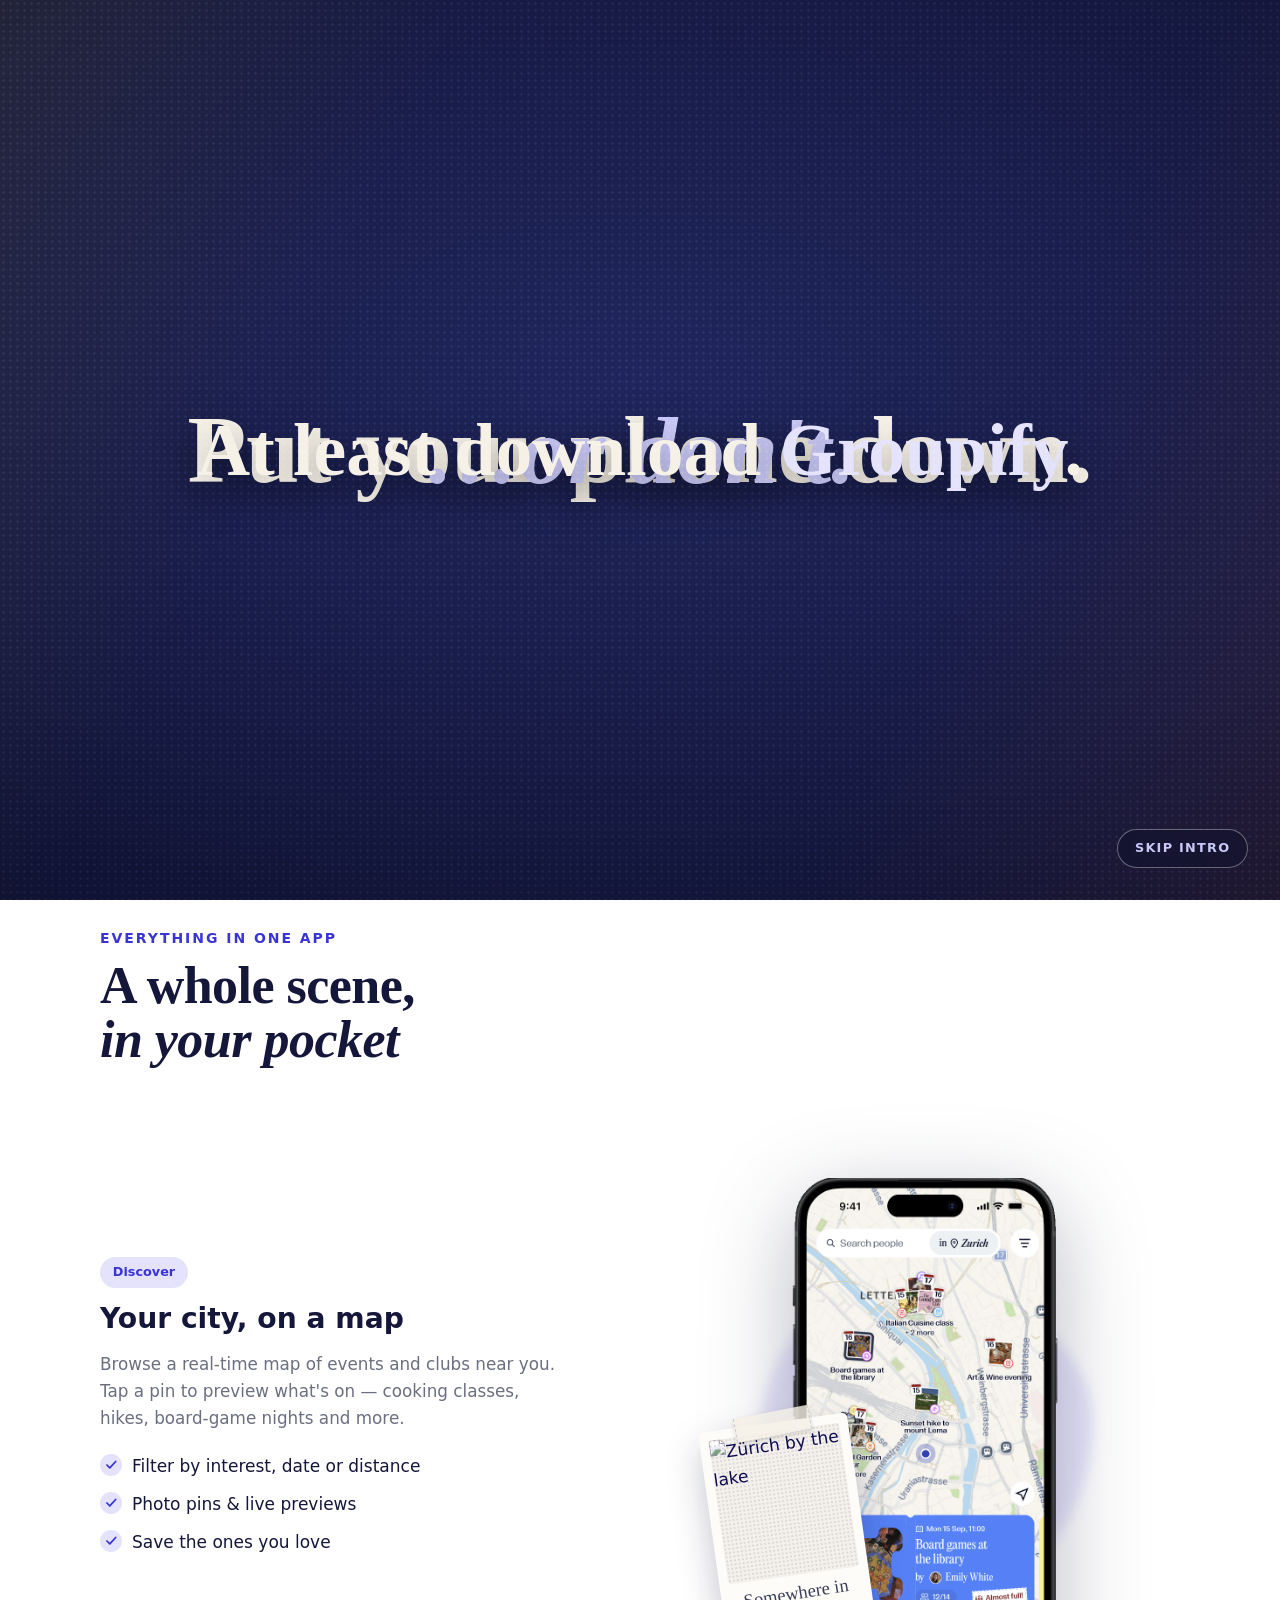
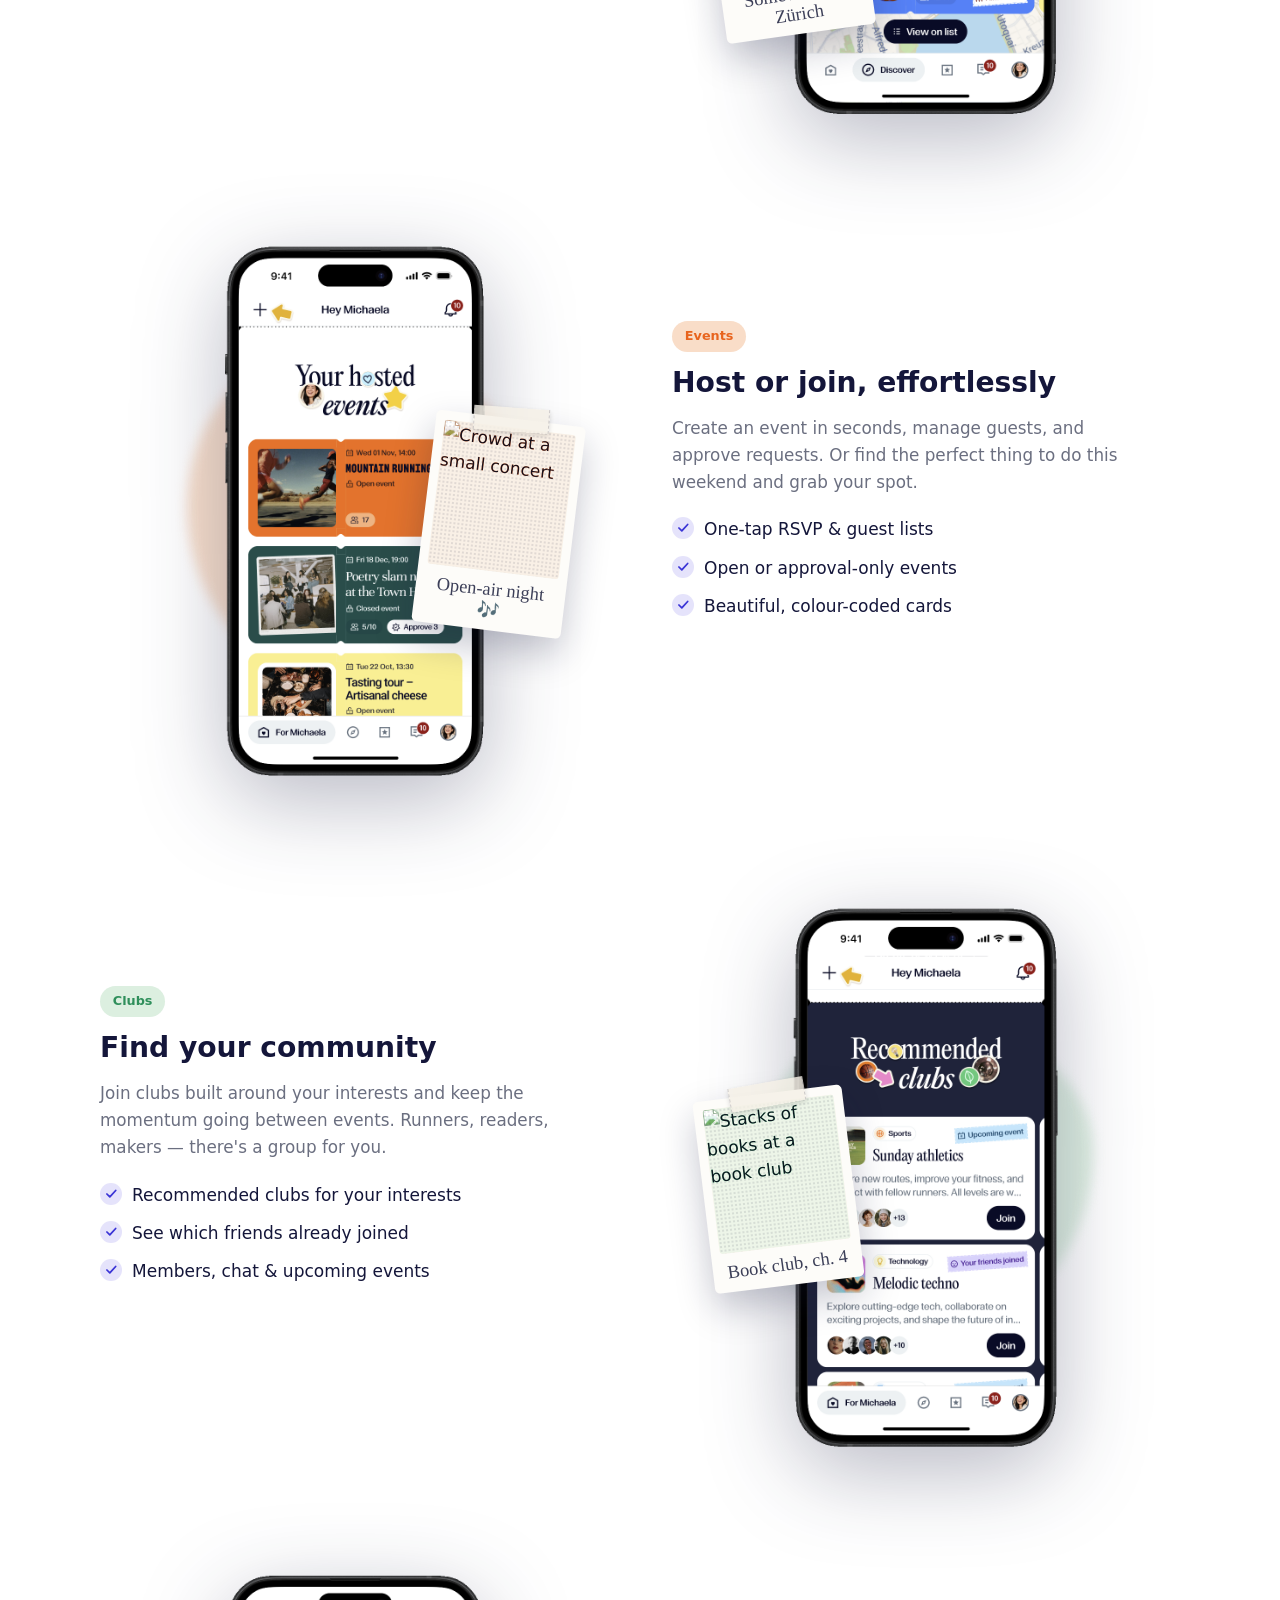
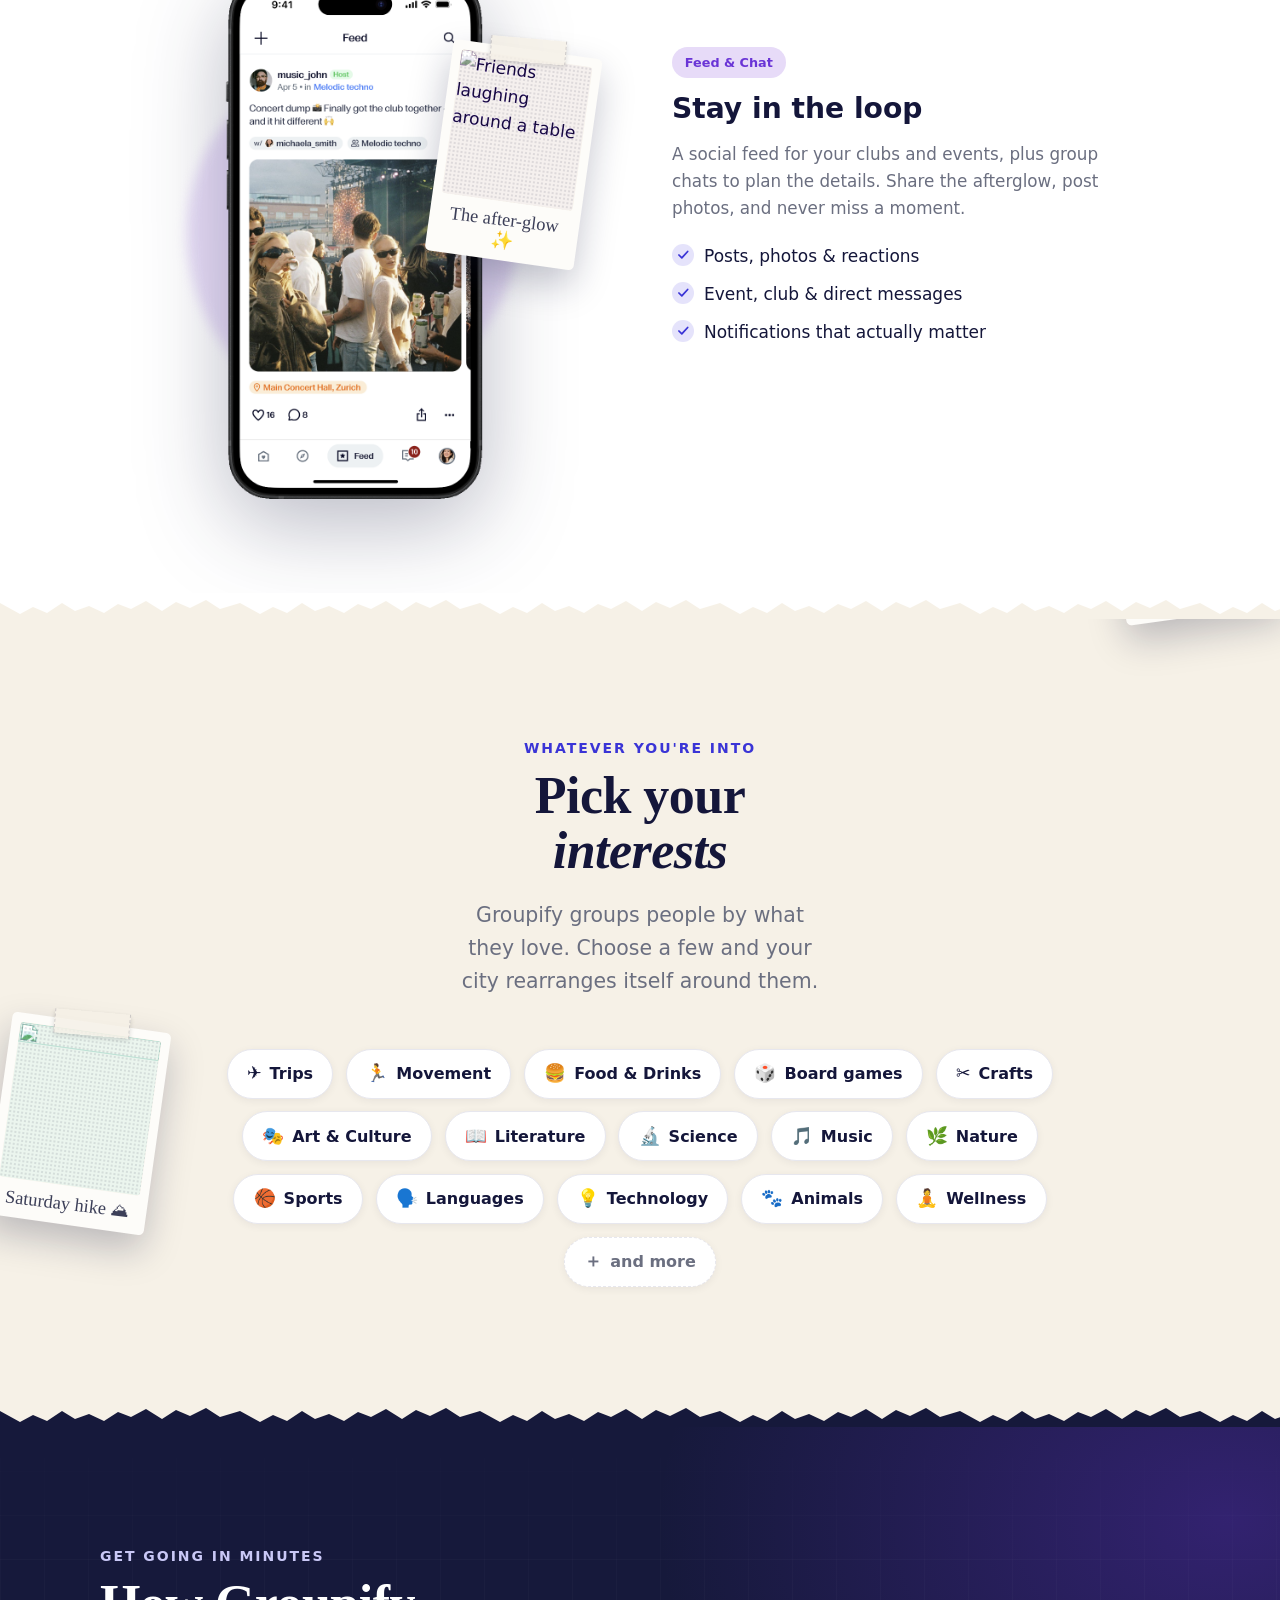
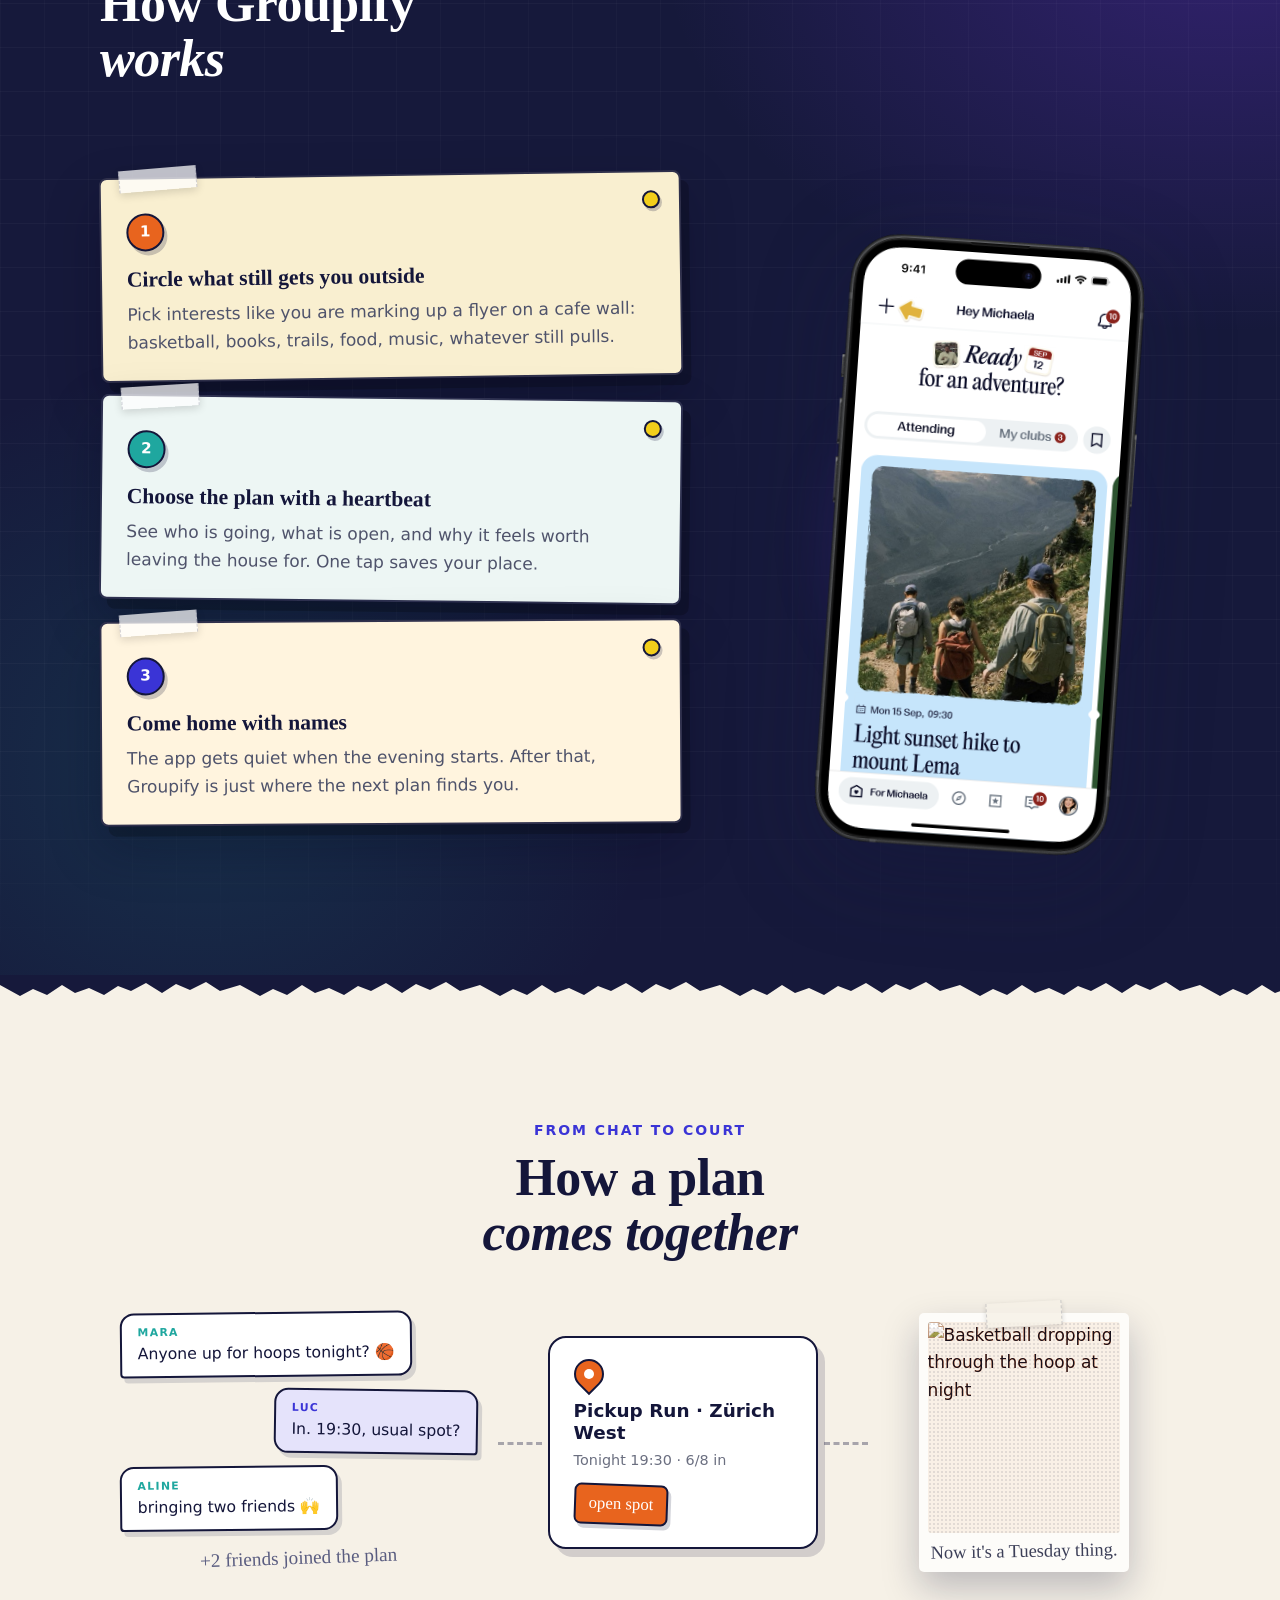
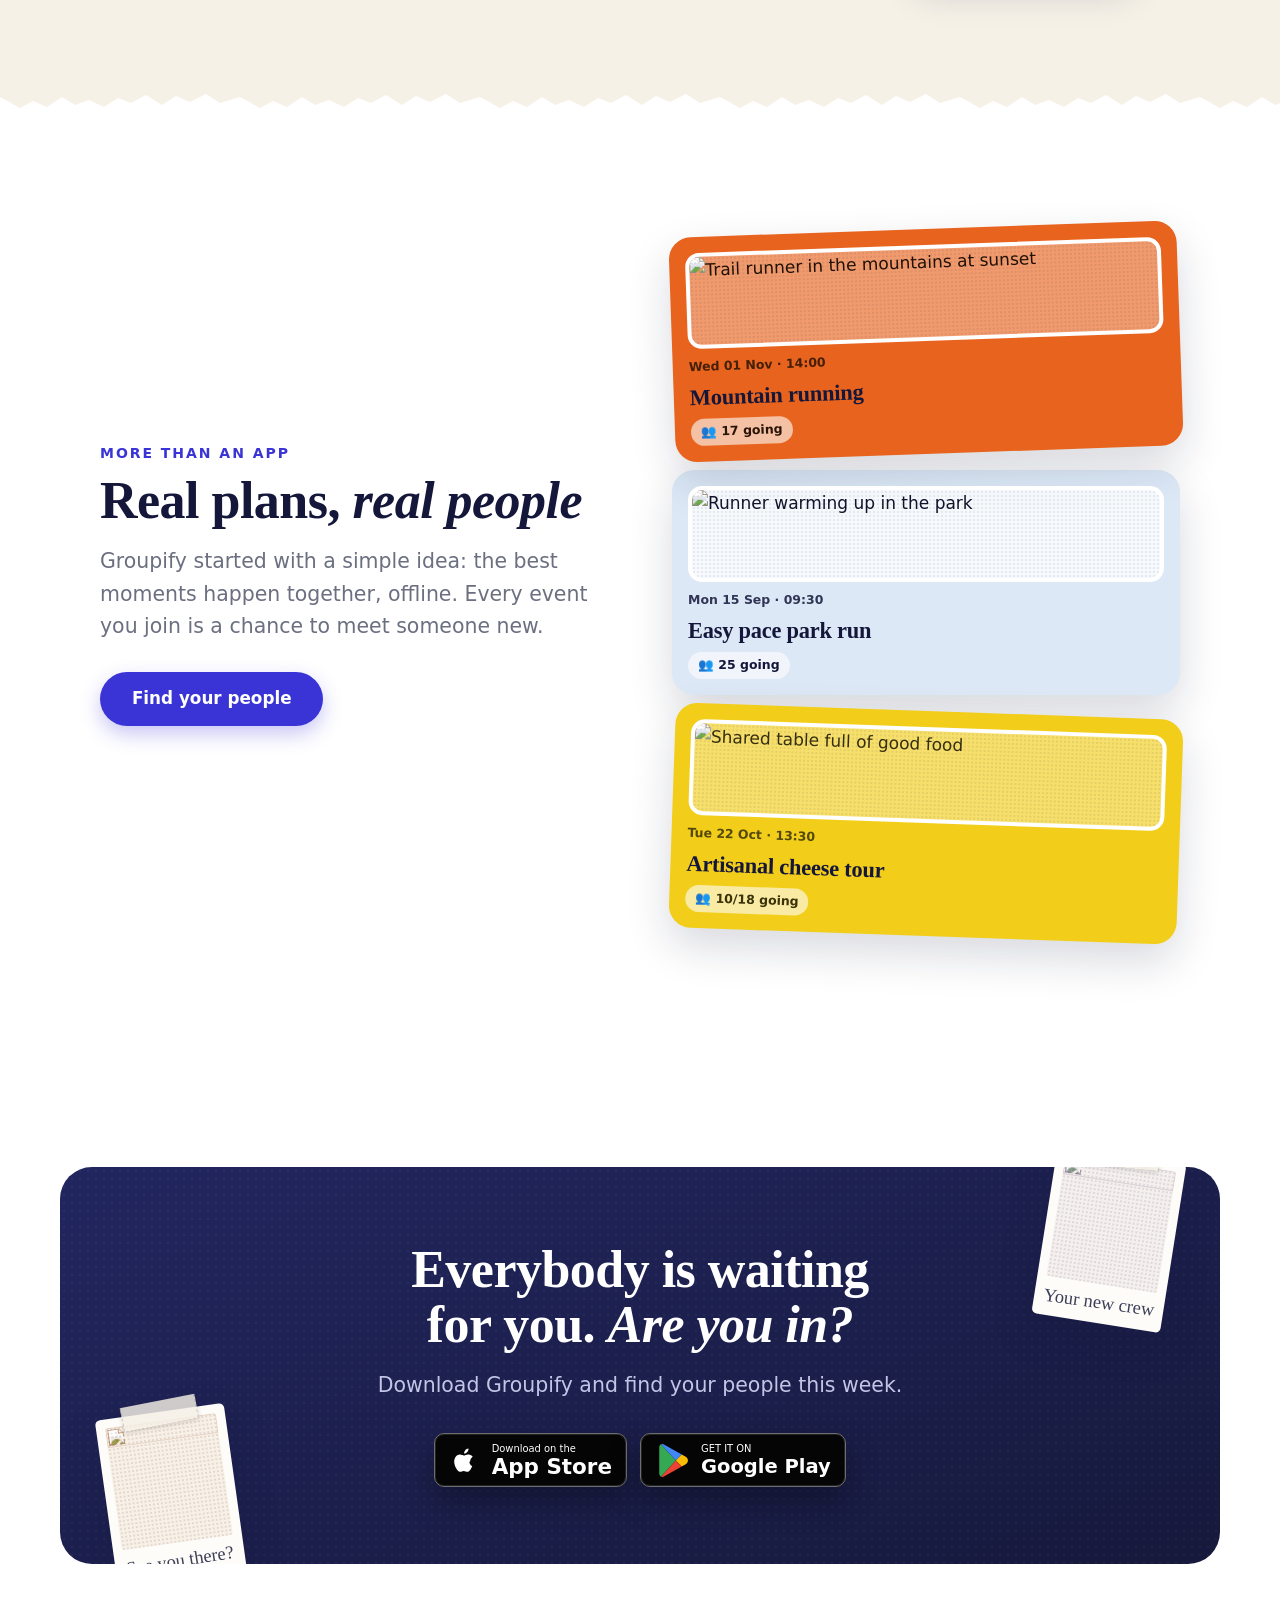
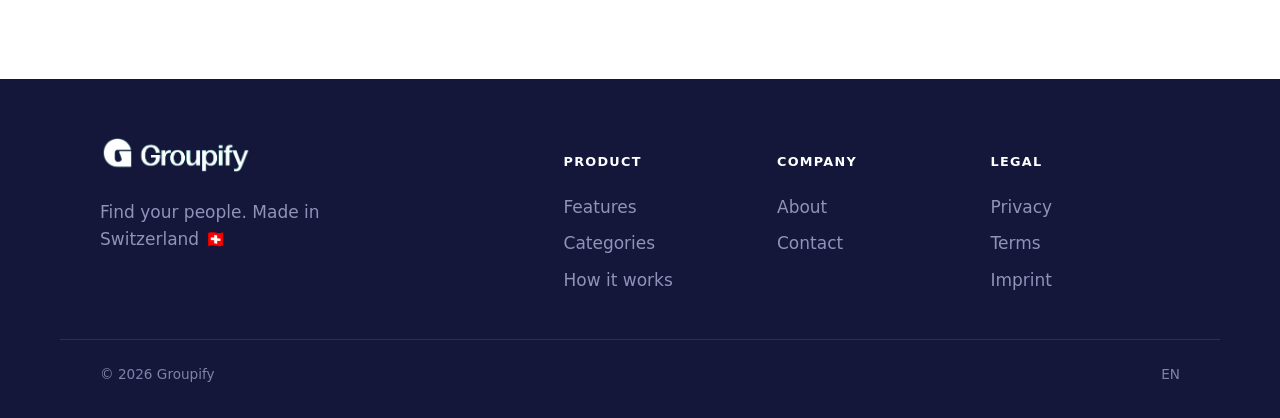
==== commit 538f3eb8: "Remove archived landing sections" ====
--- a/index.html
+++ b/index.html
@@ -24,8 +24,8 @@
 <link rel="preconnect" href="https://fonts.gstatic.com" crossorigin>
 <link href="https://fonts.googleapis.com/css2?family=Playfair+Display:ital,wght@0,500;0,700;0,800;1,500;1,700&family=Inter:wght@400;500;600;700&family=Caveat:wght@600;700&display=swap" rel="stylesheet">
 <link rel="stylesheet" href="styles/theme.css">
-<link rel="stylesheet" href="styles/main.css?v=map-safe-20260703">
-<link rel="stylesheet" href="styles/cinema.css?v=map-safe-20260703">
+<link rel="stylesheet" href="styles/main.css?v=sections-removed-20260703">
+<link rel="stylesheet" href="styles/cinema.css?v=sections-removed-20260703">
 </head>
 <body>
 
@@ -237,79 +237,7 @@
         <span class="sticker sticker--hand" style="--rot:8deg" aria-hidden="true">👉</span>
       </div>
     </div>
-    <a href="#value" class="scroll-hint" aria-hidden="true"><span></span>Scroll</a>
-  </section>
-
-  <!-- ===================== VALUE STRIP ===================== -->
-  <div class="tear tear--navy-on-white" aria-hidden="true"></div>
-  <section class="value" id="value">
-    <div class="container value__grid" data-stagger>
-      <article class="value__item value__item--map reveal" data-reveal>
-        <span class="value__stamp">01</span>
-        <div class="value__artifact value__artifact--map" aria-hidden="true">
-          <span class="value__street value__street--one"></span>
-          <span class="value__street value__street--two"></span>
-          <span class="value__street value__street--three"></span>
-          <span class="value__pin value__pin--one"></span>
-          <span class="value__pin value__pin--two"></span>
-        </div>
-        <h3>Follow the warm windows</h3>
-        <p>A pin is not just a pin. It is a kitchen table, a half-lit court, a spare seat, a plan around the corner.</p>
-      </article>
-      <article class="value__item value__item--ticket reveal" data-reveal>
-        <span class="value__stamp">02</span>
-        <div class="value__artifact value__artifact--ticket" aria-hidden="true">
-          <span>saved spot</span>
-          <b>19:30</b>
-          <i></i>
-        </div>
-        <h3>Arrive as a maybe</h3>
-        <p>Join without performing online. The host sees your name, the group saves you a chair, and the chat stays useful.</p>
-      </article>
-      <article class="value__item value__item--note reveal" data-reveal>
-        <span class="value__stamp">03</span>
-        <div class="value__artifact value__artifact--note" aria-hidden="true">
-          <span>keep saturday free</span>
-        </div>
-        <h3>Leave with a story</h3>
-        <p>You meet for the thing you like and walk home with names, jokes, and a reason to do it again next week.</p>
-      </article>
-    </div>
-  </section>
-
-  <!-- ===================== MEMORY PINBOARD ===================== -->
-  <section class="memory-board" id="memories" aria-label="Offline memories">
-    <div class="memory-board__pin" data-memory-board>
-      <div class="memory-board__surface">
-        <span class="memory-board__grain" aria-hidden="true"></span>
-
-        <header class="memory-board__copy">
-          <span class="eyebrow">No phones on the table</span>
-          <h2>Proof the night happened.</h2>
-          <p>Blurry corners, flash burns, somebody's thumb in the frame. The kind of memories you keep because you were actually there.</p>
-        </header>
-
-        <figure class="memory-photo memory-photo--main" data-memory-photo>
-          <span class="memory-photo__pin" aria-hidden="true"></span>
-          <img src="https://images.unsplash.com/photo-1529156069898-49953e39b3ac?auto=format&fit=crop&w=720&q=72" alt="Friends laughing together at golden hour" loading="lazy" decoding="async">
-          <figcaption>forgot the time</figcaption>
-        </figure>
-
-        <figure class="memory-photo memory-photo--concert" data-memory-photo>
-          <span class="memory-photo__pin" aria-hidden="true"></span>
-          <img src="https://images.unsplash.com/photo-1492684223066-81342ee5ff30?auto=format&fit=crop&w=620&q=72" alt="Crowd under confetti at a live music night" loading="lazy" decoding="async">
-          <figcaption>somebody knew</figcaption>
-        </figure>
-
-        <figure class="memory-photo memory-photo--table" data-memory-photo>
-          <span class="memory-photo__pin" aria-hidden="true"></span>
-          <img src="https://images.unsplash.com/photo-1543269865-cbf427effbad?auto=format&fit=crop&w=620&q=72" alt="Friends at a long dinner table under string lights" loading="lazy" decoding="async">
-          <figcaption>everybody brought something</figcaption>
-        </figure>
-
-        <p class="memory-board__scribble">the best nights never make it to the feed.</p>
-      </div>
-    </div>
+    <a href="#features" class="scroll-hint" aria-hidden="true"><span></span>Scroll</a>
   </section>
 
   <!-- ===================== FEATURES ===================== -->
@@ -661,6 +589,6 @@
 
 <script src="scripts/vendor/gsap.min.js?v=3.12.5" defer></script>
 <script src="scripts/vendor/ScrollTrigger.min.js?v=3.12.5" defer></script>
-<script src="scripts/main.js?v=map-safe-20260703" defer></script>
+<script src="scripts/main.js?v=sections-removed-20260703" defer></script>
 </body>
 </html>
--- a/styles/main.css
+++ b/styles/main.css
@@ -65,58 +65,6 @@
 .scroll-hint span{width:22px;height:34px;border:2px solid rgba(255,255,255,.35);border-radius:12px;position:relative}
 .scroll-hint span::after{content:"";position:absolute;top:6px;left:50%;transform:translateX(-50%);width:3px;height:7px;border-radius:2px;background:#fff;animation:scrolldot 1.6s infinite}
 @keyframes scrolldot{0%{opacity:0;top:6px}40%{opacity:1}80%{opacity:0;top:16px}100%{opacity:0}}
-
-/* ==========================================================================
-   Value strip
-   ========================================================================== */
-.value{padding-block:clamp(3.2rem,6vw,5.4rem);background:
-  linear-gradient(180deg,#fff 0%,#fff 58%,#fbfaf6 100%)}
-.value__grid{display:grid;grid-template-columns:repeat(3,1fr);gap:clamp(1rem,2.4vw,1.55rem);align-items:stretch}
-.value__item{--rot:0deg;position:relative;min-height:318px;padding:1.25rem 1.25rem 1.45rem;
-  border:2px solid rgba(20,22,58,.88);border-radius:7px;background:var(--paper-note,#f8f2df);
-  box-shadow:7px 9px 0 rgba(20,22,58,.13),0 18px 34px rgba(20,22,58,.08);
-  rotate:var(--rot);transition:translate .2s cubic-bezier(.23,1,.32,1),box-shadow .2s ease}
-.value__item:hover{translate:0 -4px;box-shadow:10px 13px 0 rgba(20,22,58,.13),0 24px 42px rgba(20,22,58,.11)}
-.value__item::before{content:"";position:absolute;left:50%;top:-13px;width:84px;height:25px;
-  transform:translateX(-50%) rotate(var(--tape-rot,-2deg));background:rgba(255,255,255,.74);
-  border-left:1px dashed rgba(20,22,58,.2);border-right:1px dashed rgba(20,22,58,.18);
-  box-shadow:0 3px 8px rgba(20,22,58,.12)}
-.value__item--map{--rot:-.9deg;--paper-note:#fbf5df;--tape-rot:2deg}
-.value__item--ticket{--rot:1.1deg;--paper-note:#fff8dc;--tape-rot:-4deg}
-.value__item--note{--rot:-.35deg;--paper-note:#edf7ef;--tape-rot:1deg}
-.value__stamp{position:absolute;right:1rem;top:1rem;color:rgba(20,22,58,.32);font-family:var(--font-hand);
-  font-size:1.45rem;font-weight:700;line-height:1;transform:rotate(7deg)}
-.value__artifact{position:relative;margin-bottom:1.35rem;width:100%;height:126px;border-radius:6px;overflow:hidden;
-  border:1.5px solid rgba(20,22,58,.32);box-shadow:inset 0 0 0 1px rgba(255,255,255,.45)}
-.value__artifact--map{background:
-  linear-gradient(90deg,rgba(20,22,58,.11) 1px,transparent 1px) 0 0/32px 32px,
-  linear-gradient(rgba(20,22,58,.09) 1px,transparent 1px) 0 0/32px 32px,
-  #f7edd2}
-.value__street{position:absolute;height:3px;background:rgba(20,22,58,.45);border-radius:999px;transform-origin:left center}
-.value__street--one{left:14px;top:34px;width:80%;rotate:-8deg}
-.value__street--two{left:42px;top:78px;width:70%;rotate:13deg;background:rgba(31,167,159,.7)}
-.value__street--three{left:36%;top:7px;width:3px;height:108px;rotate:16deg}
-.value__pin{position:absolute;width:18px;height:18px;border-radius:50% 50% 50% 0;background:var(--orange);
-  border:2px solid var(--ink);transform:rotate(-45deg);box-shadow:4px 4px 0 rgba(20,22,58,.15)}
-.value__pin::after{content:"";position:absolute;inset:5px;border-radius:50%;background:#fff}
-.value__pin--one{left:64%;top:28px}
-.value__pin--two{left:27%;top:76px;background:var(--teal)}
-.value__artifact--ticket{display:grid;align-content:center;gap:.18rem;padding:1rem 1.2rem;background:
-  radial-gradient(circle at 100% 50%,transparent 0 13px,rgba(20,22,58,.7) 14px 15px,transparent 16px),
-  radial-gradient(circle at 0 50%,transparent 0 13px,rgba(20,22,58,.7) 14px 15px,transparent 16px),
-  repeating-linear-gradient(90deg,transparent 0 12px,rgba(20,22,58,.1) 12px 14px),
-  #ffe2c7;text-transform:uppercase}
-.value__artifact--ticket span{font-size:.66rem;font-weight:800;color:#9d3f15}
-.value__artifact--ticket b{font-family:var(--font-serif);font-size:2.6rem;line-height:.9;color:var(--ink)}
-.value__artifact--ticket i{width:82%;border-top:2px dashed rgba(20,22,58,.36)}
-.value__artifact--note{display:grid;place-items:center;background:
-  repeating-linear-gradient(#e7f4e9 0 25px,rgba(20,22,58,.12) 26px 27px),
-  #edf7ef}
-.value__artifact--note::before{content:"";position:absolute;left:28px;top:0;bottom:0;border-left:2px solid rgba(226,59,52,.28)}
-.value__artifact--note span{font-family:var(--font-hand);font-size:1.65rem;color:var(--green-deep);
-  transform:rotate(-4deg);max-width:10ch;text-align:center;line-height:.9}
-.value__item h3{font-size:1.42rem;margin-bottom:.55rem;letter-spacing:0}
-.value__item p{color:#51556c;font-size:.98rem;line-height:1.55;margin:0}
 
 /* ==========================================================================
    Section heads
@@ -189,8 +137,6 @@
    ========================================================================== */
 .tear{height:26px;margin-top:-1px;position:relative;z-index:5;
   background-repeat:repeat-x;background-size:240px 26px}
-.tear--navy-on-white{background-color:var(--paper);
-  background-image:url("data:image/svg+xml,%3Csvg xmlns='http://www.w3.org/2000/svg' width='240' height='26'%3E%3Cpath fill='%2316193b' d='M0 0h240v10l-20 6-14-9-16 8-14-6-14 9-16-10-15 8-13-5-14 9-15-7-14 5-13-8-15 10-14-6-13 7-20-11z'/%3E%3C/svg%3E")}
 .tear--white-on-cream{background-color:var(--cream);
   background-image:url("data:image/svg+xml,%3Csvg xmlns='http://www.w3.org/2000/svg' width='240' height='26'%3E%3Cpath fill='%23ffffff' d='M0 0h240v10l-20 6-14-9-16 8-14-6-14 9-16-10-15 8-13-5-14 9-15-7-14 5-13-8-15 10-14-6-13 7-20-11z'/%3E%3C/svg%3E")}
 .tear--cream-on-navy{background-color:var(--navy);
@@ -294,9 +240,8 @@
   .feature,.community__inner{grid-template-columns:1fr;gap:2rem}
   .feature--reverse .feature__text{order:0}
   .feature__media{min-height:0;order:-1}
-  .value__grid,.steps,.footer-cols{grid-template-columns:1fr}
+  .steps,.footer-cols{grid-template-columns:1fr}
   .footer-inner{grid-template-columns:1fr}
-  .value__grid{gap:1rem}
   .steps{gap:1rem}
 }
 @media (max-width:560px){
--- a/styles/cinema.css
+++ b/styles/cinema.css
@@ -423,93 +423,7 @@
   background-size:4px 4px;opacity:.14;mix-blend-mode:multiply}
 
 /* --------------------------------------------------------------------------
-   4 · MEMORY PINBOARD
-   -------------------------------------------------------------------------- */
-.memory-board{position:relative;background:
-  radial-gradient(90% 70% at 18% 20%,rgba(31,167,159,.11),transparent 60%),
-  radial-gradient(72% 70% at 82% 74%,rgba(232,100,30,.11),transparent 62%),
-  linear-gradient(180deg,#111735,#080b1d);color:var(--ink);overflow:hidden;overflow:clip;isolation:isolate}
-.memory-board::before{content:"";position:absolute;inset:0;z-index:0;pointer-events:none;
-  background-image:linear-gradient(rgba(255,255,255,.045) 1px,transparent 1px),linear-gradient(90deg,rgba(255,255,255,.035) 1px,transparent 1px);
-  background-size:44px 44px;-webkit-mask-image:linear-gradient(to bottom,transparent,black 10%,black 90%,transparent);mask-image:linear-gradient(to bottom,transparent,black 10%,black 90%,transparent)}
-.memory-board__pin{position:relative;z-index:1;min-height:100vh;display:grid;place-items:center;
-  padding:clamp(2rem,4vw,3rem) var(--gutter)}
-.memory-board__pin::before{content:"";position:absolute;inset:clamp(.8rem,1.9vw,1.35rem);z-index:0;
-  border:2px solid rgba(184,130,72,.72);box-shadow:0 0 0 1px rgba(20,22,58,.45),inset 0 0 30px rgba(0,0,0,.28);
-  pointer-events:none}
-.memory-board__surface{position:relative;z-index:1;width:min(1220px,calc(100vw - clamp(4rem,12vw,11rem)));
-  height:clamp(570px,72vh,660px);border:clamp(18px,2vw,28px) solid #5b3524;border-radius:4px;overflow:hidden;
-  background:
-    linear-gradient(135deg,rgba(255,255,255,.16),transparent 16% 82%,rgba(30,13,5,.34)) border-box,
-    radial-gradient(circle at 16% 20%,rgba(255,255,255,.14),transparent 0 2px,transparent 2px) 0 0/17px 15px padding-box,
-    radial-gradient(circle at 74% 66%,rgba(20,22,58,.22),transparent 0 1.2px,transparent 1.6px) 0 0/13px 12px padding-box,
-    repeating-linear-gradient(28deg,rgba(255,255,255,.05) 0 1px,transparent 1px 8px) padding-box,
-    linear-gradient(135deg,#8d5b34,#b9824f 48%,#704526) padding-box;
-  box-shadow:0 38px 96px rgba(0,0,0,.56),0 0 0 3px rgba(124,78,40,.38),
-    inset 0 0 0 3px rgba(255,238,191,.16),inset 0 0 0 16px rgba(55,28,14,.22),inset 0 0 90px rgba(38,18,8,.5)}
-.memory-board__surface::before{content:"";position:absolute;inset:0;pointer-events:none;
-  background:
-    linear-gradient(90deg,rgba(255,255,255,.11),transparent 14% 82%,rgba(20,22,58,.18)),
-    repeating-linear-gradient(102deg,rgba(255,255,255,.05) 0 1px,transparent 1px 9px),
-    radial-gradient(ellipse at 50% 50%,transparent 55%,rgba(28,13,6,.25));
-  mix-blend-mode:soft-light;opacity:.95;z-index:0}
-.memory-board__surface::after{content:"";position:absolute;inset:10px;z-index:2;pointer-events:none;
-  border:2px solid rgba(45,23,13,.42);box-shadow:inset 0 0 28px rgba(0,0,0,.34),0 0 0 1px rgba(255,230,180,.12)}
-.memory-board__grain{position:absolute;inset:0;pointer-events:none;opacity:.18;mix-blend-mode:multiply;
-  background-image:radial-gradient(rgba(20,22,58,.8) .65px,transparent 1px);background-size:3px 3px;z-index:1}
-.memory-board__copy{position:absolute;left:5.6%;top:9.2%;z-index:8;width:min(305px,26vw);min-height:68%;
-  padding:clamp(1.18rem,1.7vw,1.55rem) clamp(1.15rem,1.7vw,1.55rem) 1.35rem;background:#f7efd9;
-  border:2px solid rgba(20,22,58,.86);border-radius:3px;box-shadow:8px 10px 0 rgba(20,22,58,.2),0 20px 38px rgba(35,18,8,.24);
-  rotate:-1.2deg}
-.memory-board__copy::before{content:"";position:absolute;left:43%;top:-20px;width:150px;height:34px;
-  transform:translateX(-50%) rotate(-3deg);background:rgba(242,231,207,.84);box-shadow:0 4px 12px rgba(20,22,58,.18);
-  border-left:1px dashed rgba(20,22,58,.18);border-right:1px dashed rgba(20,22,58,.18)}
-.memory-board__copy::after{content:"";position:absolute;right:18%;top:-7px;width:22px;height:22px;border-radius:50%;
-  background:var(--orange);border:2px solid var(--ink);box-shadow:3px 5px 0 rgba(20,22,58,.24),inset 4px 4px 0 rgba(255,255,255,.28)}
-.memory-board__copy .eyebrow{letter-spacing:.18em;color:var(--primary-strong)}
-.memory-board__copy h2{font-size:clamp(2.45rem,3.55vw,3.75rem);margin-top:.72rem;line-height:.88;letter-spacing:-.015em}
-.memory-board__copy h2::after{content:"";display:block;width:74%;height:2px;margin:.28em 0 .22em;
-  background:rgba(20,22,58,.75);transform:rotate(-.7deg)}
-.memory-board__copy p{margin:.82rem 0 0;color:#242944;line-height:1.35;font-size:clamp(.94rem,1.08vw,1.04rem)}
-.memory-photo{position:absolute;z-index:4;margin:0;padding:.58rem .58rem 2rem;background:#fffdf4;border-radius:5px;
-  box-shadow:0 18px 34px rgba(20,22,58,.26),0 2px 0 rgba(20,22,58,.18);rotate:var(--rot,0deg);
-  will-change:transform,opacity}
-.memory-photo::before{content:"";position:absolute;inset:.58rem .58rem 2rem;z-index:2;border-radius:3px;pointer-events:none;
-  background:
-    radial-gradient(circle at 18% 18%,rgba(255,255,255,.55),transparent 18%),
-    linear-gradient(180deg,transparent 54%,rgba(40,22,12,.28)),
-    radial-gradient(rgba(20,22,58,.85) .65px,transparent 1px) 0 0/3px 3px;
-  mix-blend-mode:soft-light;opacity:.72}
-.memory-photo::after{content:"";position:absolute;inset:.58rem .58rem 2rem;z-index:3;pointer-events:none;
-  border-radius:3px;box-shadow:inset 0 0 26px rgba(0,0,0,.3)}
-.memory-photo img{display:block;width:100%;height:100%;object-fit:cover;border-radius:3px;aspect-ratio:var(--ar,4/3);
-  filter:sepia(.16) saturate(1.04) contrast(1.08)}
-.memory-photo figcaption{position:absolute;left:.7rem;right:.7rem;bottom:.48rem;font-family:var(--font-hand);
-  font-size:clamp(1.08rem,1.45vw,1.42rem);line-height:1;color:#2b2d43;text-align:center}
-.memory-photo__pin{position:absolute;left:50%;top:-9px;z-index:8;width:20px;height:20px;border-radius:50%;
-  background:var(--pin,var(--red));border:2px solid var(--ink);box-shadow:2px 4px 0 rgba(20,22,58,.24)}
-.memory-photo__pin::after{content:"";position:absolute;left:5px;top:4px;width:5px;height:5px;border-radius:50%;background:rgba(255,255,255,.6)}
-.memory-photo--main{--rot:-.6deg;--pin:var(--yellow);left:35.8%;top:9.5%;width:clamp(270px,22vw,310px);z-index:7}
-.memory-photo--concert{--rot:1.6deg;--pin:var(--teal);right:6.5%;top:9.8%;width:clamp(230px,20vw,280px);z-index:6}
-.memory-photo--table{--rot:.8deg;--pin:var(--primary);left:39.6%;bottom:2.2%;width:clamp(270px,21vw,305px);z-index:7}
-.memory-board__scribble{position:absolute;right:5.4%;top:56%;z-index:8;margin:0;font-family:var(--font-hand);
-  font-size:clamp(1.65rem,2.55vw,2.95rem);line-height:.88;color:#fff8ea;text-shadow:0 3px 0 rgba(20,22,58,.38),0 0 16px rgba(255,238,191,.14);
-  rotate:-4deg;max-width:6.3ch}
-.memory-board__scribble::after{content:"";display:block;width:86%;height:3px;margin:.08em 0 0 .08em;
-  background:#f6f1e7;box-shadow:0 3px 0 rgba(20,22,58,.25);transform:rotate(-12deg);border-radius:999px}
-
-@media (max-width:760px){
-  .memory-board__pin{min-height:auto;padding-block:2.5rem}
-  .memory-board__surface{height:auto;display:grid;gap:1rem;padding:1rem;border-width:10px}
-  .memory-board__copy,.memory-photo,.memory-board__scribble{position:relative;left:auto;right:auto;top:auto;bottom:auto;width:100%;max-width:none}
-  .memory-board__copy{order:0;min-height:auto}
-  .memory-photo--main,.memory-photo--concert,.memory-photo--table{width:100%}
-  .memory-board__scribble{color:var(--ink);background:#f9f2dc;border:2px solid var(--ink);border-radius:7px;
-    padding:.8rem 1rem;box-shadow:6px 7px 0 rgba(20,22,58,.18)}
-}
-
-/* --------------------------------------------------------------------------
-   5 · STAGGERED REVEALS + FLOATY STICKERS
+   4 · STAGGERED REVEALS + FLOATY STICKERS
    -------------------------------------------------------------------------- */
 .js [data-stagger] > *{opacity:0;transform:translateY(16px) scale(.97);
   transition:opacity .55s ease,transform .55s cubic-bezier(.2,.8,.25,1)}
@@ -526,7 +440,7 @@
 .doodle{position:absolute;pointer-events:none;filter:drop-shadow(0 4px 6px rgba(0,0,0,.18))}
 
 /* --------------------------------------------------------------------------
-   6 · DEVICE MOCKUPS (HandyBilder/web — images include their own frame)
+   5 · DEVICE MOCKUPS (HandyBilder/web — images include their own frame)
    -------------------------------------------------------------------------- */
 .phone{background:transparent;border-radius:0;box-shadow:none;overflow:visible;
   filter:drop-shadow(0 28px 48px rgba(10,12,35,.45))}
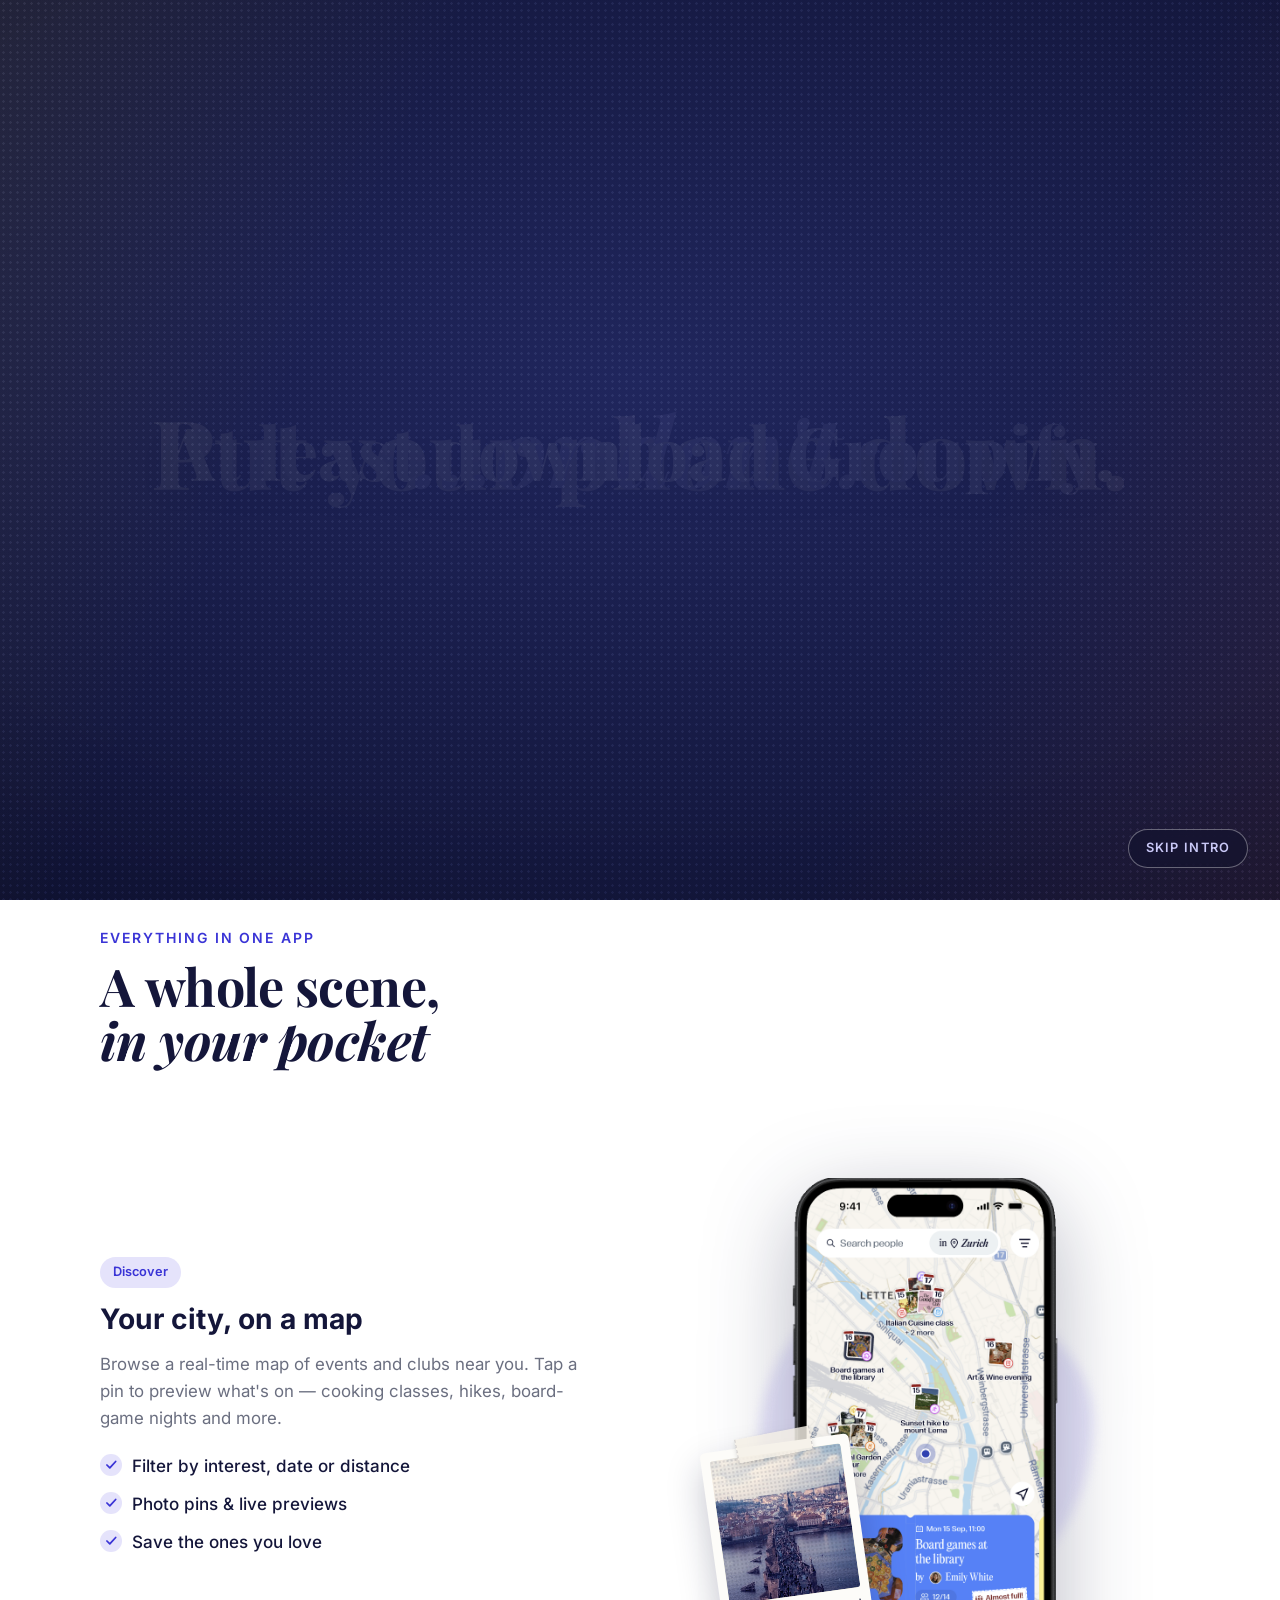
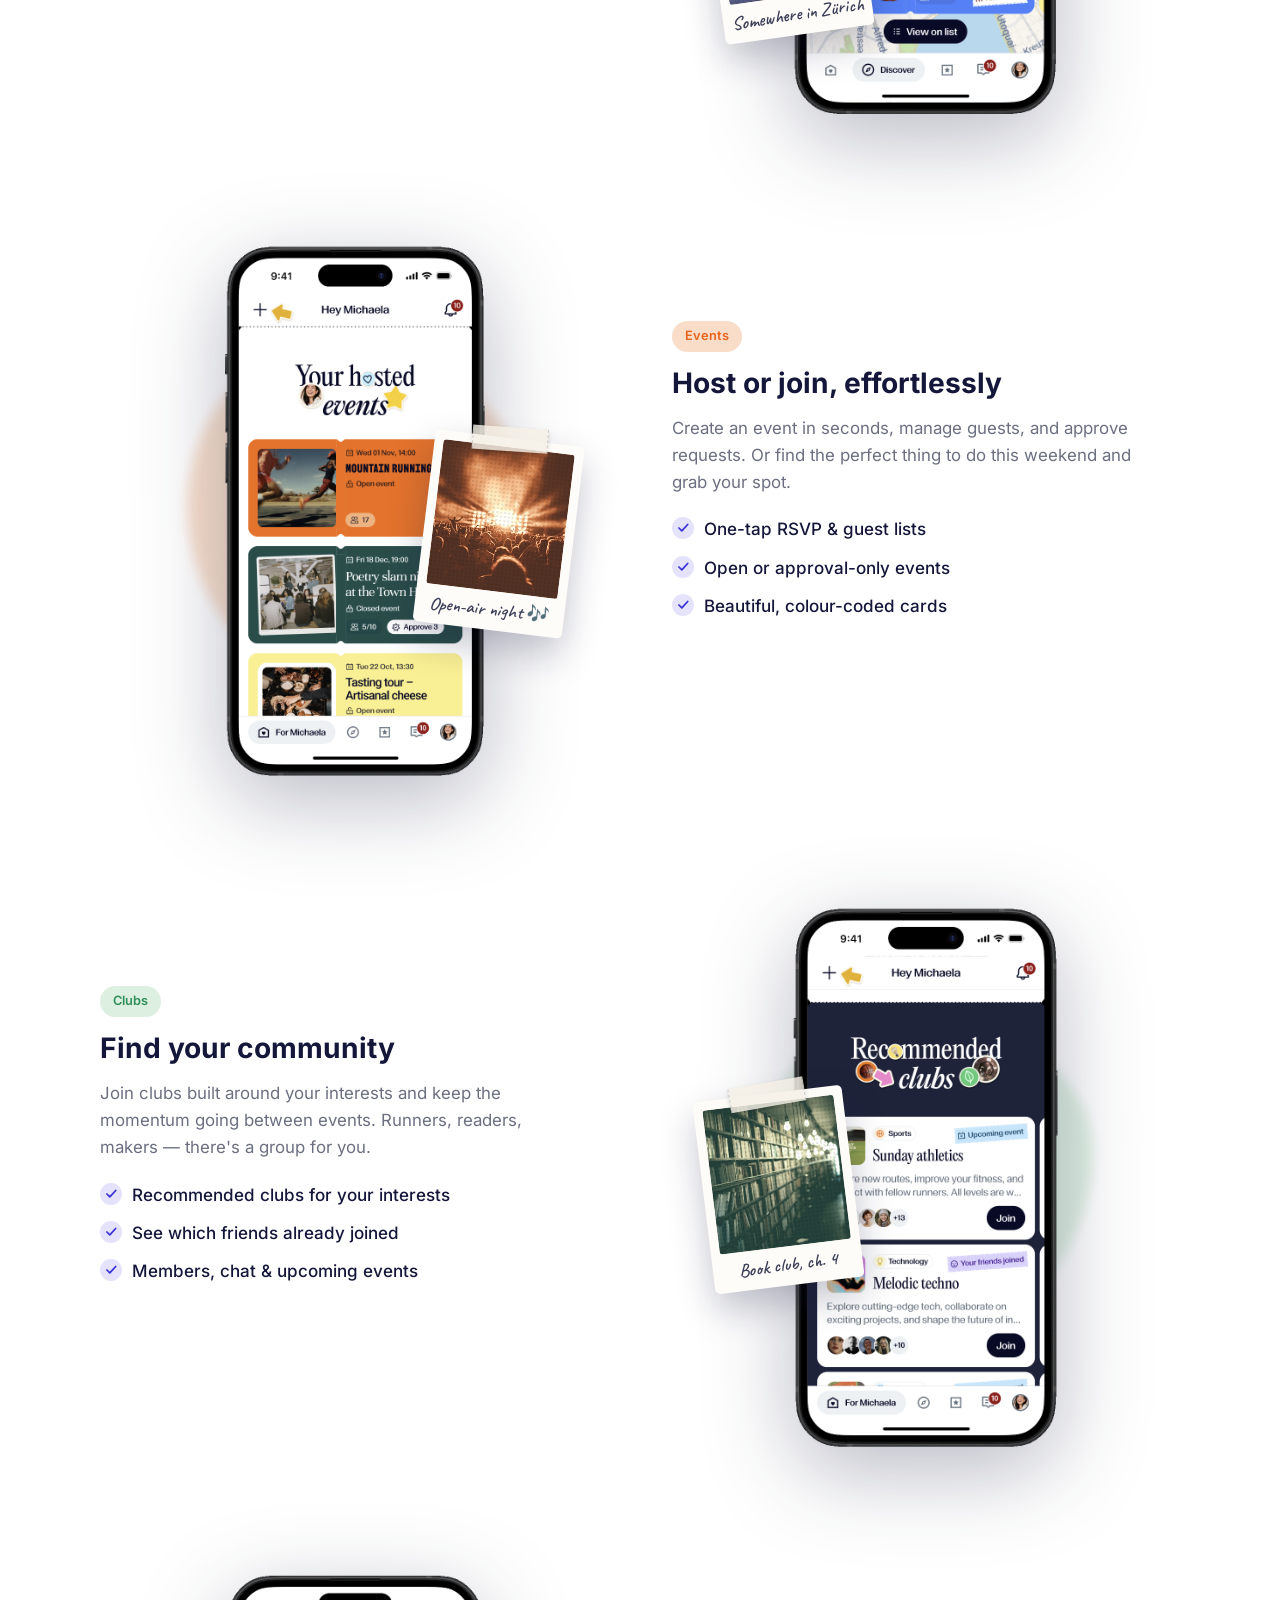
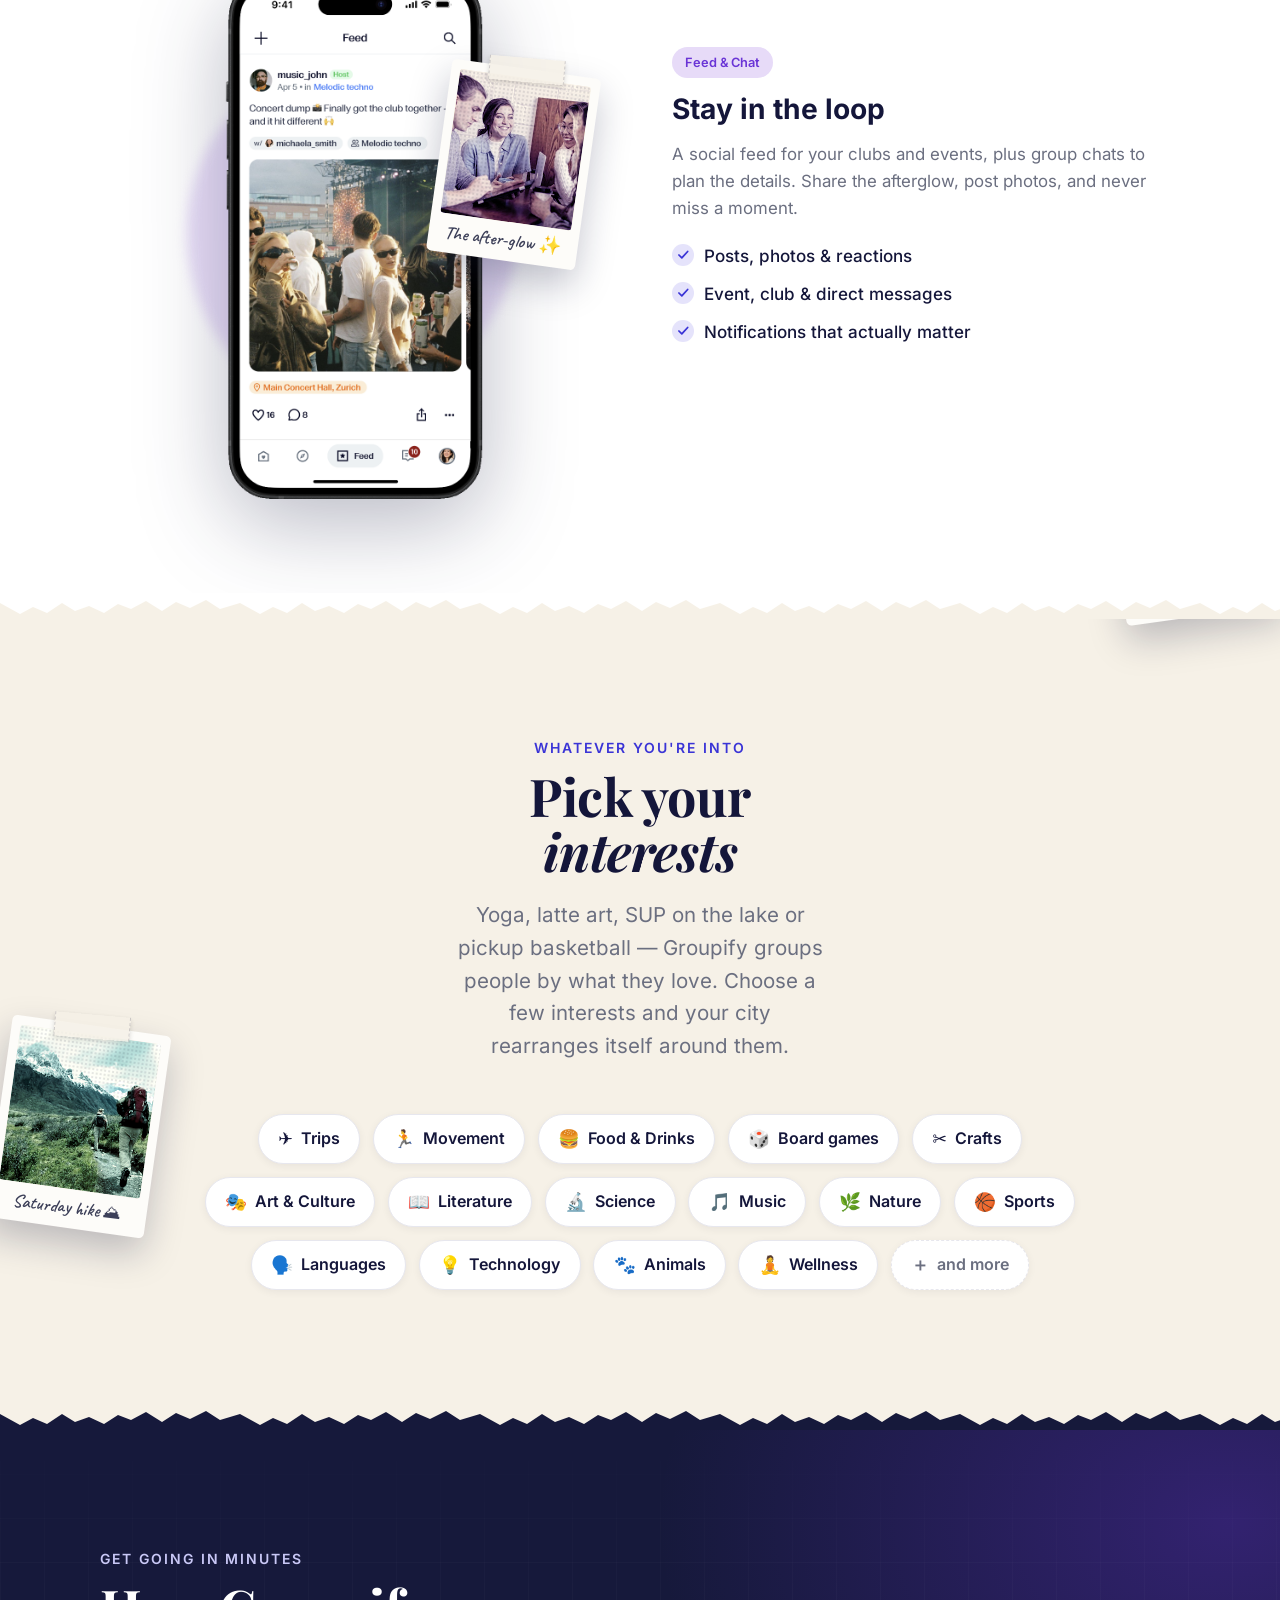
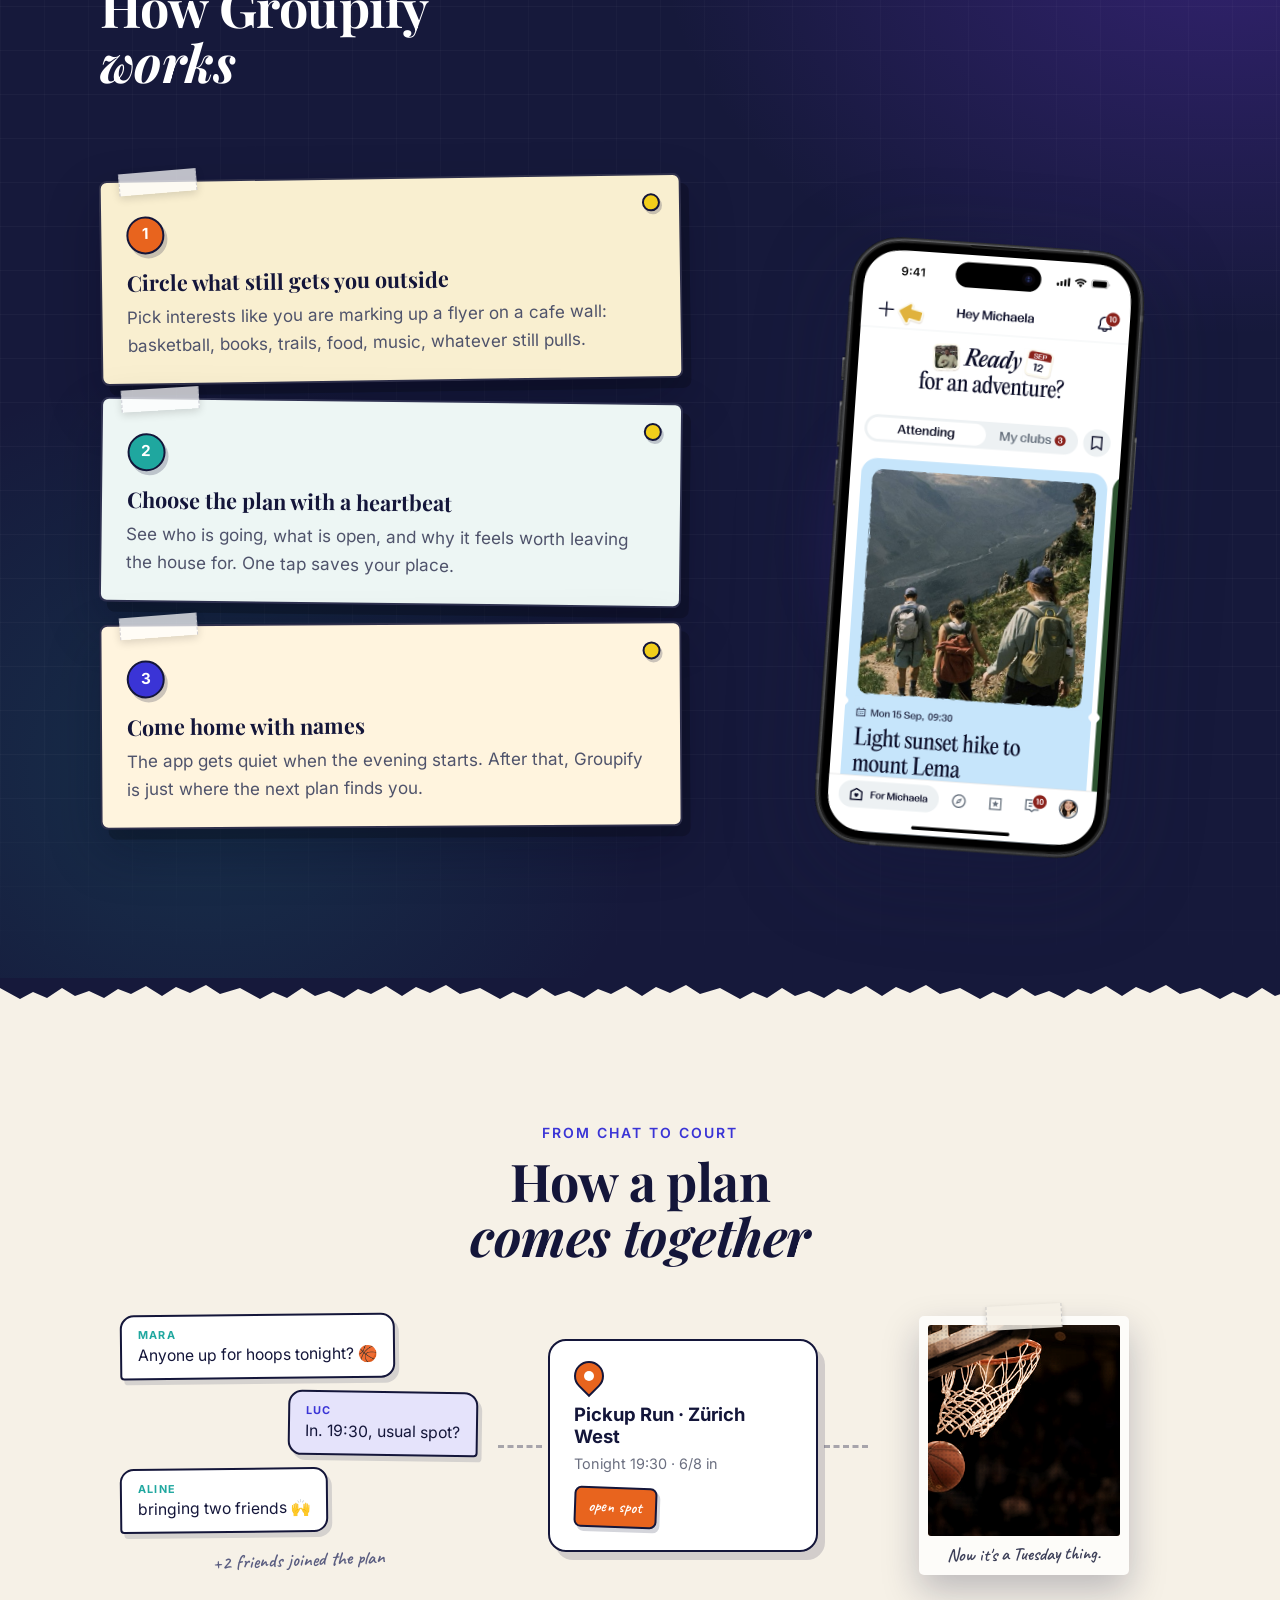
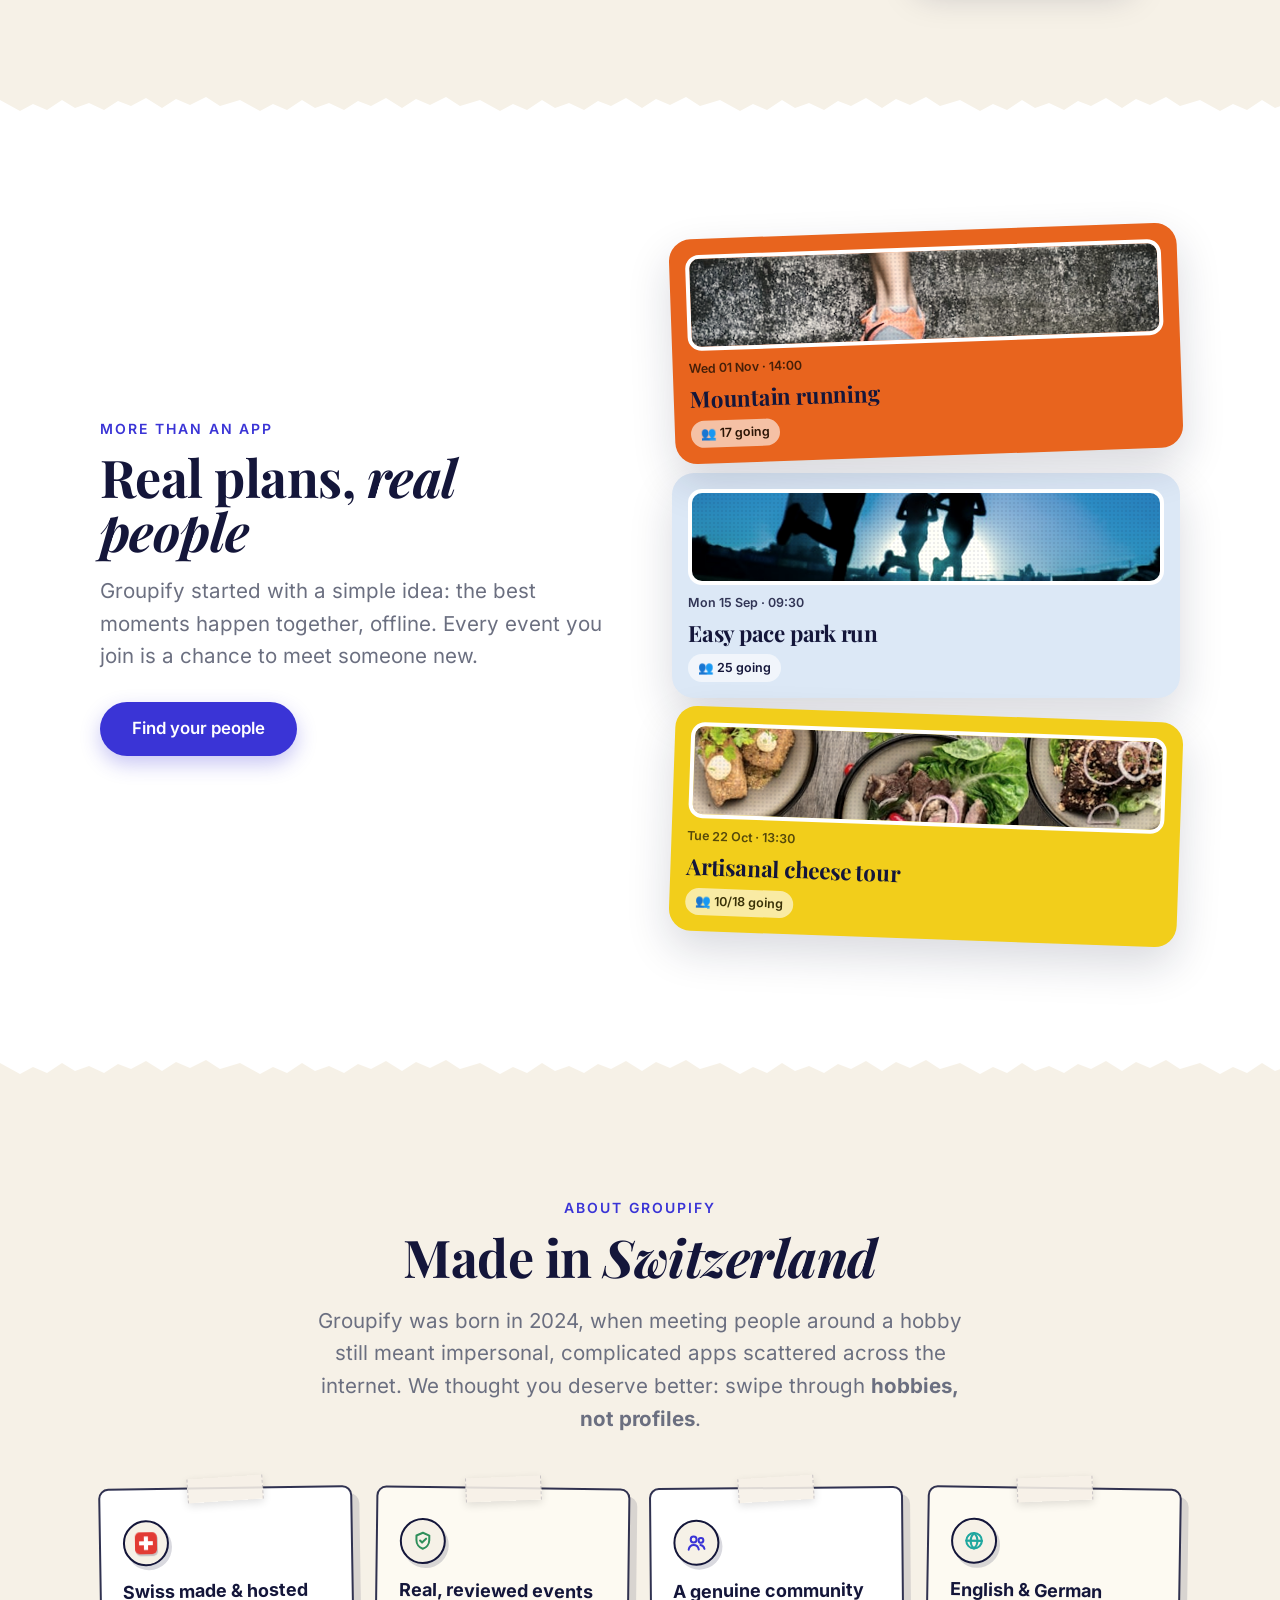
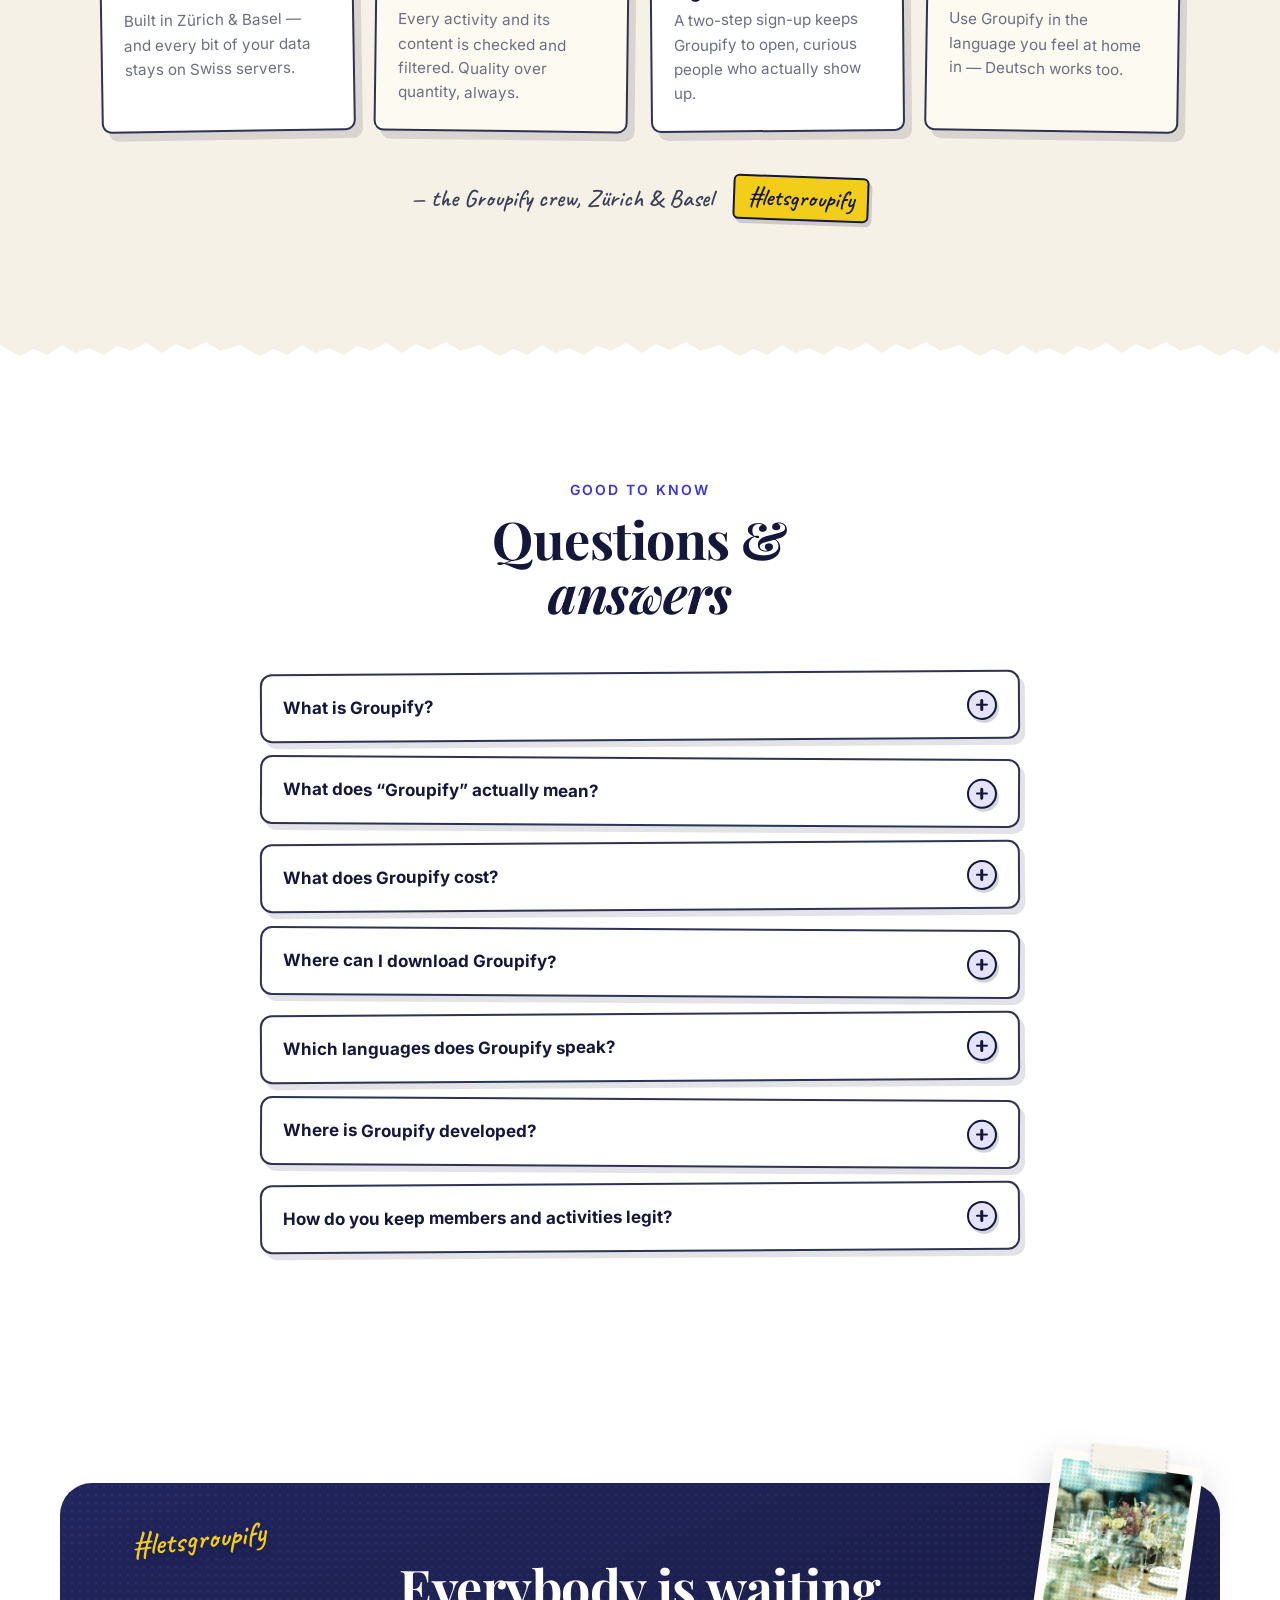
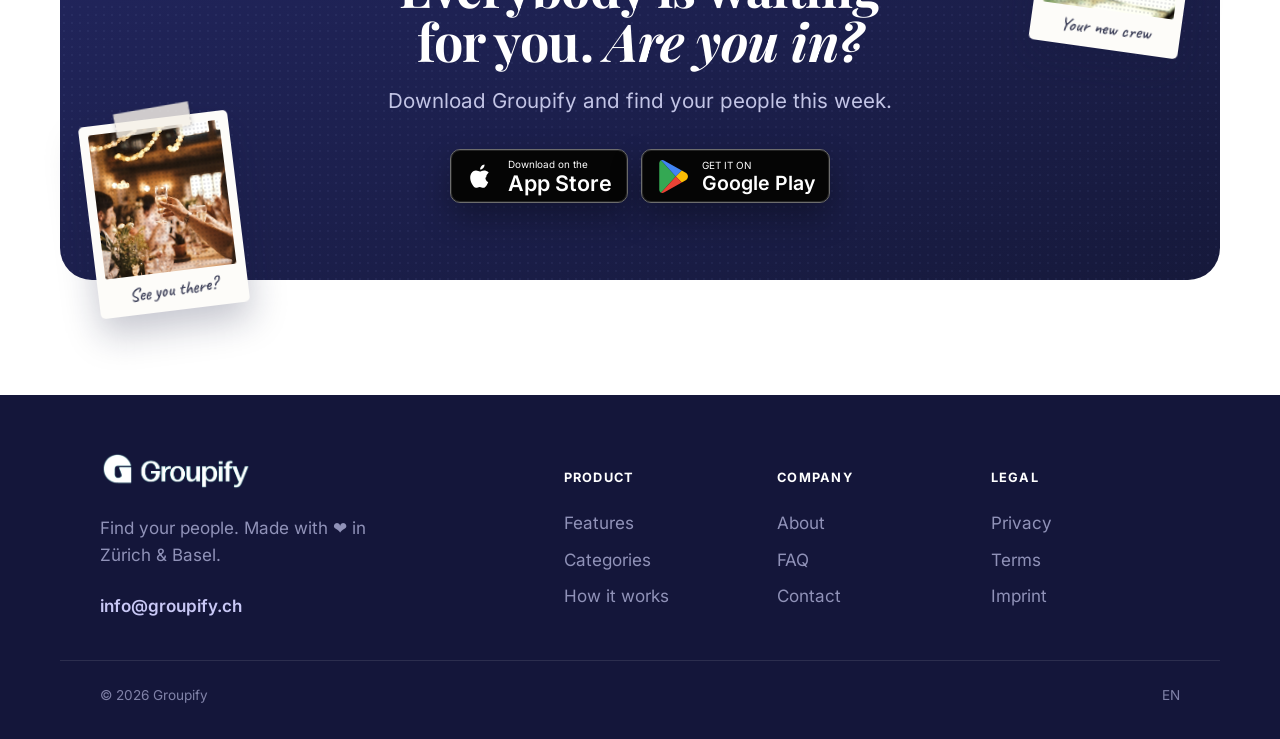
==== commit fc97d178: "Add FAQ/About content, self-host assets, and harden security - Add "Made in Switzerland" about secti" ====
--- a/index.html
+++ b/index.html
@@ -5,7 +5,7 @@
 <meta name="viewport" content="width=device-width, initial-scale=1.0">
 <title>Groupify — Find your people</title>
 <meta name="description" content="Groupify is the social app for finding and organizing group events and clubs around shared interests. Discover what's happening near you — and bring your people.">
-<meta http-equiv="Content-Security-Policy" content="default-src 'self'; script-src 'self'; style-src 'self' 'unsafe-inline' https://fonts.googleapis.com; font-src https://fonts.gstatic.com; img-src 'self' https://images.unsplash.com data:; connect-src 'self'; object-src 'none'; base-uri 'self'; form-action 'none'">
+<meta http-equiv="Content-Security-Policy" content="default-src 'self'; script-src 'self'; style-src 'self' 'unsafe-inline'; img-src 'self' data:; font-src 'self'; connect-src 'self'; media-src 'none'; object-src 'none'; frame-src 'none'; base-uri 'self'; form-action 'none'; upgrade-insecure-requests">
 <meta name="referrer" content="strict-origin-when-cross-origin">
 <meta name="theme-color" content="#16193b">
 <meta property="og:type" content="website">
@@ -20,12 +20,13 @@
 <meta name="twitter:image" content="assets/og-image.png">
 <link rel="icon" type="image/png" href="Logo/groupify-mark-teal.png">
 <link rel="apple-touch-icon" href="Logo/groupify-mark-teal.png">
-<link rel="preconnect" href="https://fonts.googleapis.com">
-<link rel="preconnect" href="https://fonts.gstatic.com" crossorigin>
-<link href="https://fonts.googleapis.com/css2?family=Playfair+Display:ital,wght@0,500;0,700;0,800;1,500;1,700&family=Inter:wght@400;500;600;700&family=Caveat:wght@600;700&display=swap" rel="stylesheet">
+<!-- fonts + photos are self-hosted: the page makes zero third-party requests -->
+<link rel="preload" href="assets/fonts/playfair-display-800.woff2" as="font" type="font/woff2" crossorigin>
+<link rel="preload" href="assets/fonts/inter-400.woff2" as="font" type="font/woff2" crossorigin>
+<link rel="stylesheet" href="assets/fonts/fonts.css?v=secure-20260706">
 <link rel="stylesheet" href="styles/theme.css">
-<link rel="stylesheet" href="styles/main.css?v=sections-removed-20260703">
-<link rel="stylesheet" href="styles/cinema.css?v=sections-removed-20260703">
+<link rel="stylesheet" href="styles/main.css?v=secure-20260706">
+<link rel="stylesheet" href="styles/cinema.css?v=secure-20260706">
 </head>
 <body>
 
@@ -167,6 +168,7 @@
       <a href="#categories">Categories</a>
       <a href="#how">How it works</a>
       <a href="#community">Community</a>
+      <a href="#faq">FAQ</a>
     </nav>
     <div class="header-actions">
       <a href="#download" class="btn btn--primary">Get the app</a>
@@ -209,7 +211,7 @@
             <span class="store-badge__txt"><small>GET IT ON</small><strong>Google Play</strong></span>
           </a>
         </div>
-        <p class="hero__note">Free to join · Made for real-life meetups</p>
+        <p class="hero__note">Free to join · Made for real-life meetups · Swiss made</p>
       </div>
 
       <div class="hero__visual" aria-hidden="false">
@@ -222,14 +224,14 @@
         <figure class="polaroid polaroid--bball" data-parallax="0.05">
           <span class="polaroid__tape"></span>
           <div class="polaroid__ph" style="--tint:rgba(232,100,30,.3)">
-            <img src="https://images.unsplash.com/photo-1519861531473-9200262188bf?auto=format&fit=crop&w=420&q=70" alt="Pickup basketball game" loading="eager" decoding="async">
+            <img src="assets/photos/pickup-basketball.jpg" alt="Pickup basketball game" loading="eager" decoding="async">
           </div>
           <figcaption>Pickup game · Tuesdays</figcaption>
         </figure>
         <figure class="polaroid polaroid--picnic" data-parallax="0.08">
           <span class="polaroid__tape polaroid__tape--corner"></span>
           <div class="polaroid__ph" style="--tint:rgba(47,143,91,.28)">
-            <img src="https://images.unsplash.com/photo-1529156069898-49953e39b3ac?auto=format&fit=crop&w=420&q=70" alt="Friends laughing together outside" loading="eager" decoding="async">
+            <img src="assets/photos/picnic-crew.jpg" alt="Friends laughing together outside" loading="eager" decoding="async">
           </div>
           <figcaption>Sunday picnic crew</figcaption>
         </figure>
@@ -268,7 +270,7 @@
           <figure class="polaroid polaroid--bl" style="--rot:-8deg" data-parallax="0.06">
             <span class="polaroid__tape"></span>
             <div class="polaroid__ph" style="--tint:rgba(58,52,214,.26)">
-              <img src="https://images.unsplash.com/photo-1519677100203-a0e668c92439?auto=format&fit=crop&w=420&q=70" alt="Zürich by the lake" loading="lazy" decoding="async">
+              <img src="assets/photos/zurich-lake.jpg" alt="Zürich by the lake" loading="lazy" decoding="async">
             </div>
             <figcaption>Somewhere in Zürich</figcaption>
           </figure>
@@ -295,7 +297,7 @@
           <figure class="polaroid polaroid--br" style="--rot:7deg" data-parallax="0.07">
             <span class="polaroid__tape"></span>
             <div class="polaroid__ph" style="--tint:rgba(232,100,30,.3)">
-              <img src="https://images.unsplash.com/photo-1470229722913-7c0e2dbbafd3?auto=format&fit=crop&w=420&q=70" alt="Crowd at a small concert" loading="lazy" decoding="async">
+              <img src="assets/photos/open-air-concert.jpg" alt="Crowd at a small concert" loading="lazy" decoding="async">
             </div>
             <figcaption>Open-air night 🎶</figcaption>
           </figure>
@@ -322,7 +324,7 @@
           <figure class="polaroid polaroid--bl" style="--rot:-7deg" data-parallax="0.06">
             <span class="polaroid__tape"></span>
             <div class="polaroid__ph" style="--tint:rgba(47,143,91,.3)">
-              <img src="https://images.unsplash.com/photo-1481627834876-b7833e8f5570?auto=format&fit=crop&w=420&q=70" alt="Stacks of books at a book club" loading="lazy" decoding="async">
+              <img src="assets/photos/book-club.jpg" alt="Stacks of books at a book club" loading="lazy" decoding="async">
             </div>
             <figcaption>Book club, ch. 4</figcaption>
           </figure>
@@ -349,7 +351,7 @@
           <figure class="polaroid polaroid--br" style="--rot:8deg" data-parallax="0.07">
             <span class="polaroid__tape"></span>
             <div class="polaroid__ph" style="--tint:rgba(106,52,214,.28)">
-              <img src="https://images.unsplash.com/photo-1543269865-cbf427effbad?auto=format&fit=crop&w=420&q=70" alt="Friends laughing around a table" loading="lazy" decoding="async">
+              <img src="assets/photos/friends-table.jpg" alt="Friends laughing around a table" loading="lazy" decoding="async">
             </div>
             <figcaption>The after-glow ✨</figcaption>
           </figure>
@@ -364,14 +366,14 @@
     <figure class="polaroid polaroid--left" data-parallax="0.05" aria-hidden="true">
       <span class="polaroid__tape"></span>
       <div class="polaroid__ph" style="--tint:rgba(31,167,159,.3)">
-        <img src="https://images.unsplash.com/photo-1551632811-561732d1e306?auto=format&fit=crop&w=420&q=70" alt="" loading="lazy" decoding="async">
+        <img src="assets/photos/saturday-hike.jpg" alt="" loading="lazy" decoding="async">
       </div>
       <figcaption>Saturday hike ⛰</figcaption>
     </figure>
     <figure class="polaroid polaroid--right" data-parallax="0.07" aria-hidden="true">
       <span class="polaroid__tape"></span>
       <div class="polaroid__ph" style="--tint:rgba(242,206,27,.35)">
-        <img src="https://images.unsplash.com/photo-1544367567-0f2fcb009e0b?auto=format&fit=crop&w=420&q=70" alt="" loading="lazy" decoding="async">
+        <img src="assets/photos/sunrise-yoga.jpg" alt="" loading="lazy" decoding="async">
       </div>
       <figcaption>Sunrise yoga</figcaption>
     </figure>
@@ -379,7 +381,7 @@
       <header class="section-head center reveal" data-reveal>
         <span class="eyebrow">Whatever you're into</span>
         <h2 class="section-title">Pick your <em>interests</em></h2>
-        <p class="lead">Groupify groups people by what they love. Choose a few and your city rearranges itself around them.</p>
+        <p class="lead">Yoga, latte art, SUP on the lake or pickup basketball — Groupify groups people by what they love. Choose a few interests and your city rearranges itself around them.</p>
       </header>
       <ul class="chips reveal" data-reveal data-stagger>
         <li class="chip" style="--c:var(--yellow)"><span class="chip__ic">✈️</span>Trips</li>
@@ -462,7 +464,7 @@
         <figure class="polaroid polaroid--story reveal" data-reveal>
           <span class="polaroid__tape"></span>
           <div class="polaroid__ph" style="--tint:rgba(232,100,30,.3)">
-            <img src="https://images.unsplash.com/photo-1546519638-68e109498ffc?auto=format&fit=crop&w=520&q=70" alt="Basketball dropping through the hoop at night" loading="lazy" decoding="async">
+            <img src="assets/photos/swish-night.jpg" alt="Basketball dropping through the hoop at night" loading="lazy" decoding="async">
           </div>
           <figcaption>Now it's a Tuesday thing.</figcaption>
         </figure>
@@ -483,7 +485,7 @@
       <div class="community__cards reveal" data-reveal>
         <article class="ecard c-orange">
           <div class="ecard__ph">
-            <img src="https://images.unsplash.com/photo-1476480862126-209bfaa8edc8?auto=format&fit=crop&w=520&q=70" alt="Trail runner in the mountains at sunset" loading="lazy" decoding="async">
+            <img src="assets/photos/mountain-run.jpg" alt="Trail runner in the mountains at sunset" loading="lazy" decoding="async">
           </div>
           <div class="ecard__meta">Wed 01 Nov · 14:00</div>
           <h3 class="ecard__title">Mountain running</h3>
@@ -491,7 +493,7 @@
         </article>
         <article class="ecard c-blue">
           <div class="ecard__ph ecard__ph--light">
-            <img src="https://images.unsplash.com/photo-1552674605-db6ffd4facb5?auto=format&fit=crop&w=520&q=70" alt="Runner warming up in the park" loading="lazy" decoding="async">
+            <img src="assets/photos/park-run.jpg" alt="Runner warming up in the park" loading="lazy" decoding="async">
           </div>
           <div class="ecard__meta">Mon 15 Sep · 09:30</div>
           <h3 class="ecard__title">Easy pace park run</h3>
@@ -499,7 +501,7 @@
         </article>
         <article class="ecard c-yellow">
           <div class="ecard__ph">
-            <img src="https://images.unsplash.com/photo-1504674900247-0877df9cc836?auto=format&fit=crop&w=520&q=70" alt="Shared table full of good food" loading="lazy" decoding="async">
+            <img src="assets/photos/cheese-tour.jpg" alt="Shared table full of good food" loading="lazy" decoding="async">
           </div>
           <div class="ecard__meta">Tue 22 Oct · 13:30</div>
           <h3 class="ecard__title">Artisanal cheese tour</h3>
@@ -509,21 +511,135 @@
     </div>
   </section>
 
+  <!-- ===================== ABOUT / SWISS MADE ===================== -->
+  <div class="tear tear--white-on-cream" aria-hidden="true"></div>
+  <section class="about" id="about">
+    <div class="container">
+      <header class="section-head center reveal" data-reveal>
+        <span class="eyebrow">About Groupify</span>
+        <h2 class="section-title">Made in <em>Switzerland</em></h2>
+        <p class="lead">Groupify was born in 2024, when meeting people around a hobby still meant impersonal, complicated apps scattered across the internet. We thought you deserve better: swipe through <strong>hobbies, not profiles</strong>.</p>
+      </header>
+      <ul class="trust reveal" data-reveal data-stagger>
+        <li class="trust__card">
+          <span class="trust__ic" aria-hidden="true">
+            <svg viewBox="0 0 32 32" width="22" height="22" role="img" aria-label="">
+              <rect width="32" height="32" rx="7" fill="#e23b34"/>
+              <path d="M13 6h6v7h7v6h-7v7h-6v-7H6v-6h7z" fill="#fff"/>
+            </svg>
+          </span>
+          <h3>Swiss made &amp; hosted</h3>
+          <p>Built in Zürich &amp; Basel — and every bit of your data stays on Swiss servers.</p>
+        </li>
+        <li class="trust__card">
+          <span class="trust__ic" aria-hidden="true">
+            <svg viewBox="0 0 24 24" width="22" height="22" fill="none" stroke="var(--green)" stroke-width="2.2" stroke-linecap="round" stroke-linejoin="round">
+              <path d="M12 3l7 3v5c0 4.4-3 8.2-7 9.5C8 19.2 5 15.4 5 11V6z"/>
+              <path d="M9 11.5l2.2 2.2 4.3-4.3"/>
+            </svg>
+          </span>
+          <h3>Real, reviewed events</h3>
+          <p>Every activity and its content is checked and filtered. Quality over quantity, always.</p>
+        </li>
+        <li class="trust__card">
+          <span class="trust__ic" aria-hidden="true">
+            <svg viewBox="0 0 24 24" width="22" height="22" fill="none" stroke="var(--primary)" stroke-width="2.2" stroke-linecap="round" stroke-linejoin="round">
+              <circle cx="9" cy="8.5" r="3.2"/>
+              <path d="M3.5 19.5c.6-3.1 2.8-5 5.5-5s4.9 1.9 5.5 5"/>
+              <circle cx="17" cy="9.5" r="2.6"/>
+              <path d="M16.4 14.6c2.3.3 3.8 1.9 4.3 4.2"/>
+            </svg>
+          </span>
+          <h3>A genuine community</h3>
+          <p>A two-step sign-up keeps Groupify to open, curious people who actually show up.</p>
+        </li>
+        <li class="trust__card">
+          <span class="trust__ic" aria-hidden="true">
+            <svg viewBox="0 0 24 24" width="22" height="22" fill="none" stroke="var(--teal)" stroke-width="2.2" stroke-linecap="round" stroke-linejoin="round">
+              <circle cx="12" cy="12" r="8.5"/>
+              <path d="M3.5 12h17"/>
+              <path d="M12 3.5c-2.5 2.4-3.8 5.3-3.8 8.5s1.3 6.1 3.8 8.5c2.5-2.4 3.8-5.3 3.8-8.5s-1.3-6.1-3.8-8.5z"/>
+            </svg>
+          </span>
+          <h3>English &amp; German</h3>
+          <p>Use Groupify in the language you feel at home in — Deutsch works too.</p>
+        </li>
+      </ul>
+      <p class="about__sign reveal" data-reveal>— the Groupify crew, Zürich &amp; Basel <span class="about__tag">#letsgroupify</span></p>
+    </div>
+  </section>
+
+  <!-- ===================== FAQ ===================== -->
+  <div class="tear tear--cream-on-white" aria-hidden="true"></div>
+  <section class="faq" id="faq">
+    <div class="container">
+      <header class="section-head center reveal" data-reveal>
+        <span class="eyebrow">Good to know</span>
+        <h2 class="section-title">Questions &amp; <em>answers</em></h2>
+      </header>
+      <div class="faq__list reveal" data-reveal data-stagger>
+        <details class="faq__item">
+          <summary>What is Groupify?<span class="faq__x" aria-hidden="true"></span></summary>
+          <div class="faq__a">
+            <p>Groupify is a simple, modern platform that connects people who share the same interests. Create your own activity or join one nearby — browse the map, see who else is going, and take it from the group chat into real life.</p>
+          </div>
+        </details>
+        <details class="faq__item">
+          <summary>What does “Groupify” actually mean?<span class="faq__x" aria-hidden="true"></span></summary>
+          <div class="faq__a">
+            <p>It's the English words <em>group</em> and <em>unify</em> smushed together: get together as a group and have a great time — that's the whole idea. #letsgroupify</p>
+          </div>
+        </details>
+        <details class="faq__item">
+          <summary>What does Groupify cost?<span class="faq__x" aria-hidden="true"></span></summary>
+          <div class="faq__a">
+            <p>Nothing. Groupify is run with a lot of heart, so the app and all of its features are free. Some hosts may charge for their own activities — a barista course needs beans, after all.</p>
+          </div>
+        </details>
+        <details class="faq__item">
+          <summary>Where can I download Groupify?<span class="faq__x" aria-hidden="true"></span></summary>
+          <div class="faq__a">
+            <p>On the Apple App Store and on Google Play — just search for “Groupify”, or use the <a href="#download">download buttons</a> below.</p>
+          </div>
+        </details>
+        <details class="faq__item">
+          <summary>Which languages does Groupify speak?<span class="faq__x" aria-hidden="true"></span></summary>
+          <div class="faq__a">
+            <p>Groupify is currently available in German and English.</p>
+          </div>
+        </details>
+        <details class="faq__item">
+          <summary>Where is Groupify developed?<span class="faq__x" aria-hidden="true"></span></summary>
+          <div class="faq__a">
+            <p>Groupify is run by groupify GmbH in Zürich and engineered together with sonono GmbH in Basel — 100% Swiss made.</p>
+          </div>
+        </details>
+        <details class="faq__item">
+          <summary>How do you keep members and activities legit?<span class="faq__x" aria-hidden="true"></span></summary>
+          <div class="faq__a">
+            <p>New members go through a two-step sign-up, and every activity is reviewed and filtered. All data is stored in Switzerland (with Cyon in Basel), so your community — and your data — stay in good hands.</p>
+          </div>
+        </details>
+      </div>
+    </div>
+  </section>
+
   <!-- ===================== DOWNLOAD CTA ===================== -->
   <section class="download" id="download">
     <div class="container download__inner">
       <span class="download__dots" aria-hidden="true"></span>
+      <span class="download__tag" aria-hidden="true">#letsgroupify</span>
       <figure class="polaroid polaroid--dl" aria-hidden="true">
         <span class="polaroid__tape"></span>
-        <div class="polaroid__ph" style="--tint:rgba(232,100,30,.3)">
-          <img src="https://images.unsplash.com/photo-1546519638-68e109498ffc?auto=format&fit=crop&w=360&q=70" alt="" loading="lazy" decoding="async">
+        <div class="polaroid__ph" style="--tint:rgba(232,100,30,.28)">
+          <img src="assets/photos/cheers.jpg" alt="" loading="lazy" decoding="async">
         </div>
         <figcaption>See you there?</figcaption>
       </figure>
       <figure class="polaroid polaroid--dr" aria-hidden="true">
         <span class="polaroid__tape"></span>
-        <div class="polaroid__ph" style="--tint:rgba(106,52,214,.3)">
-          <img src="https://images.unsplash.com/photo-1529156069898-49953e39b3ac?auto=format&fit=crop&w=360&q=70" alt="" loading="lazy" decoding="async">
+        <div class="polaroid__ph" style="--tint:rgba(31,167,159,.26)">
+          <img src="assets/photos/dinner-lights.jpg" alt="" loading="lazy" decoding="async">
         </div>
         <figcaption>Your new crew</figcaption>
       </figure>
@@ -559,7 +675,8 @@
       <a class="brand" href="index.html#hero" aria-label="Groupify home">
         <img class="brand__logo brand__logo--footer" src="Logo/groupify-wordmark-white.png" alt="Groupify" width="148" height="39" loading="lazy" decoding="async">
       </a>
-      <p>Find your people. Made in Switzerland 🇨🇭</p>
+      <p>Find your people. Made with ❤️ in Zürich &amp; Basel.</p>
+      <a class="footer-mail" href="mailto:info@groupify.ch">info@groupify.ch</a>
     </div>
     <nav class="footer-cols" aria-label="Footer">
       <div>
@@ -570,8 +687,9 @@
       </div>
       <div>
         <h4>Company</h4>
-        <a href="#community">About</a>
-        <a href="legal.html#imprint">Contact</a>
+        <a href="#about">About</a>
+        <a href="#faq">FAQ</a>
+        <a href="mailto:info@groupify.ch">Contact</a>
       </div>
       <div>
         <h4>Legal</h4>
@@ -589,6 +707,6 @@
 
 <script src="scripts/vendor/gsap.min.js?v=3.12.5" defer></script>
 <script src="scripts/vendor/ScrollTrigger.min.js?v=3.12.5" defer></script>
-<script src="scripts/main.js?v=sections-removed-20260703" defer></script>
+<script src="scripts/main.js?v=everywhere-20260704" defer></script>
 </body>
 </html>
--- a/assets/fonts/fonts.css
+++ b/assets/fonts/fonts.css
@@ -0,0 +1,101 @@
+/* Groupify - self-hosted Google Fonts (latin subsets, woff2 only).
+   Downloaded 2026-07-06 so the site makes zero third-party requests. */
+
+@font-face {
+  font-family: 'Caveat';
+  font-style: normal;
+  font-weight: 600;
+  font-display: swap;
+  src: url('caveat-600.woff2') format('woff2');
+  unicode-range: U+0000-00FF, U+0131, U+0152-0153, U+02BB-02BC, U+02C6, U+02DA, U+02DC, U+0304, U+0308, U+0329, U+2000-206F, U+20AC, U+2122, U+2191, U+2193, U+2212, U+2215, U+FEFF, U+FFFD;
+}
+
+@font-face {
+  font-family: 'Caveat';
+  font-style: normal;
+  font-weight: 700;
+  font-display: swap;
+  src: url('caveat-700.woff2') format('woff2');
+  unicode-range: U+0000-00FF, U+0131, U+0152-0153, U+02BB-02BC, U+02C6, U+02DA, U+02DC, U+0304, U+0308, U+0329, U+2000-206F, U+20AC, U+2122, U+2191, U+2193, U+2212, U+2215, U+FEFF, U+FFFD;
+}
+
+@font-face {
+  font-family: 'Inter';
+  font-style: normal;
+  font-weight: 400;
+  font-display: swap;
+  src: url('inter-400.woff2') format('woff2');
+  unicode-range: U+0000-00FF, U+0131, U+0152-0153, U+02BB-02BC, U+02C6, U+02DA, U+02DC, U+0304, U+0308, U+0329, U+2000-206F, U+20AC, U+2122, U+2191, U+2193, U+2212, U+2215, U+FEFF, U+FFFD;
+}
+
+@font-face {
+  font-family: 'Inter';
+  font-style: normal;
+  font-weight: 500;
+  font-display: swap;
+  src: url('inter-500.woff2') format('woff2');
+  unicode-range: U+0000-00FF, U+0131, U+0152-0153, U+02BB-02BC, U+02C6, U+02DA, U+02DC, U+0304, U+0308, U+0329, U+2000-206F, U+20AC, U+2122, U+2191, U+2193, U+2212, U+2215, U+FEFF, U+FFFD;
+}
+
+@font-face {
+  font-family: 'Inter';
+  font-style: normal;
+  font-weight: 600;
+  font-display: swap;
+  src: url('inter-600.woff2') format('woff2');
+  unicode-range: U+0000-00FF, U+0131, U+0152-0153, U+02BB-02BC, U+02C6, U+02DA, U+02DC, U+0304, U+0308, U+0329, U+2000-206F, U+20AC, U+2122, U+2191, U+2193, U+2212, U+2215, U+FEFF, U+FFFD;
+}
+
+@font-face {
+  font-family: 'Inter';
+  font-style: normal;
+  font-weight: 700;
+  font-display: swap;
+  src: url('inter-700.woff2') format('woff2');
+  unicode-range: U+0000-00FF, U+0131, U+0152-0153, U+02BB-02BC, U+02C6, U+02DA, U+02DC, U+0304, U+0308, U+0329, U+2000-206F, U+20AC, U+2122, U+2191, U+2193, U+2212, U+2215, U+FEFF, U+FFFD;
+}
+
+@font-face {
+  font-family: 'Playfair Display';
+  font-style: italic;
+  font-weight: 500;
+  font-display: swap;
+  src: url('playfair-display-500-italic.woff2') format('woff2');
+  unicode-range: U+0000-00FF, U+0131, U+0152-0153, U+02BB-02BC, U+02C6, U+02DA, U+02DC, U+0304, U+0308, U+0329, U+2000-206F, U+20AC, U+2122, U+2191, U+2193, U+2212, U+2215, U+FEFF, U+FFFD;
+}
+
+@font-face {
+  font-family: 'Playfair Display';
+  font-style: italic;
+  font-weight: 700;
+  font-display: swap;
+  src: url('playfair-display-700-italic.woff2') format('woff2');
+  unicode-range: U+0000-00FF, U+0131, U+0152-0153, U+02BB-02BC, U+02C6, U+02DA, U+02DC, U+0304, U+0308, U+0329, U+2000-206F, U+20AC, U+2122, U+2191, U+2193, U+2212, U+2215, U+FEFF, U+FFFD;
+}
+
+@font-face {
+  font-family: 'Playfair Display';
+  font-style: normal;
+  font-weight: 500;
+  font-display: swap;
+  src: url('playfair-display-500.woff2') format('woff2');
+  unicode-range: U+0000-00FF, U+0131, U+0152-0153, U+02BB-02BC, U+02C6, U+02DA, U+02DC, U+0304, U+0308, U+0329, U+2000-206F, U+20AC, U+2122, U+2191, U+2193, U+2212, U+2215, U+FEFF, U+FFFD;
+}
+
+@font-face {
+  font-family: 'Playfair Display';
+  font-style: normal;
+  font-weight: 700;
+  font-display: swap;
+  src: url('playfair-display-700.woff2') format('woff2');
+  unicode-range: U+0000-00FF, U+0131, U+0152-0153, U+02BB-02BC, U+02C6, U+02DA, U+02DC, U+0304, U+0308, U+0329, U+2000-206F, U+20AC, U+2122, U+2191, U+2193, U+2212, U+2215, U+FEFF, U+FFFD;
+}
+
+@font-face {
+  font-family: 'Playfair Display';
+  font-style: normal;
+  font-weight: 800;
+  font-display: swap;
+  src: url('playfair-display-800.woff2') format('woff2');
+  unicode-range: U+0000-00FF, U+0131, U+0152-0153, U+02BB-02BC, U+02C6, U+02DA, U+02DC, U+0304, U+0308, U+0329, U+2000-206F, U+20AC, U+2122, U+2191, U+2193, U+2212, U+2215, U+FEFF, U+FFFD;
+}
--- a/styles/main.css
+++ b/styles/main.css
@@ -198,14 +198,75 @@
 .c-yellow{background:var(--yellow);color:#3a3208}
 
 /* ==========================================================================
+   About — Swiss made (cream, paper-note trust cards)
+   ========================================================================== */
+.about{padding-block:var(--section-y);background:var(--cream);position:relative;overflow:hidden}
+.about .section-head{max-width:60ch}
+.about .lead{max-width:52ch;margin-inline:auto}
+.trust{display:grid;grid-template-columns:repeat(4,1fr);gap:1.3rem;margin-top:clamp(2rem,4vw,3rem)}
+.trust__card{--rot:0deg;position:relative;background:#fff;border:2px solid rgba(20,22,58,.88);border-radius:10px;
+  padding:1.9rem 1.35rem 1.5rem;box-shadow:7px 8px 0 rgba(20,22,58,.13);rotate:var(--rot)}
+.trust__card:nth-child(1){--rot:-.9deg}
+.trust__card:nth-child(2){--rot:.7deg;background:#fdfaf2}
+.trust__card:nth-child(3){--rot:-.5deg}
+.trust__card:nth-child(4){--rot:.9deg;background:#fdfaf2}
+.trust__card::before{content:"";position:absolute;left:50%;top:-12px;width:76px;height:24px;
+  transform:translateX(-50%) rotate(-3deg);background:rgba(246,241,231,.88);
+  border-left:1px dashed rgba(20,22,58,.2);border-right:1px dashed rgba(20,22,58,.2);
+  box-shadow:0 3px 8px rgba(0,0,0,.12)}
+.trust__ic{display:grid;place-items:center;width:46px;height:46px;border-radius:50%;background:var(--cream);
+  border:2px solid var(--ink);font-size:1.3rem;line-height:1;margin-bottom:.9rem;box-shadow:3px 4px 0 rgba(20,22,58,.16)}
+.trust__ic svg{display:block}
+.trust__card:first-child .trust__ic svg{filter:drop-shadow(1px 2px 0 rgba(20,22,58,.2))}
+.trust__card h3{font-family:var(--font-sans);font-size:1.12rem;letter-spacing:0;line-height:1.2;margin-bottom:.45rem}
+.trust__card p{margin:0;color:var(--muted);font-size:.95rem}
+.about__sign{margin:2.8rem auto 0;text-align:center;font-family:var(--font-hand);font-size:1.5rem;
+  color:#3c3f58;transform:rotate(-1.5deg)}
+.about__tag{display:inline-block;margin-left:.6em;padding:.05em .55em;background:var(--yellow);color:var(--ink);
+  border:2px solid var(--ink);border-radius:6px;box-shadow:3px 4px 0 rgba(20,22,58,.18);transform:rotate(2deg)}
+
+/* ==========================================================================
+   FAQ (white, hand-cut accordion cards)
+   ========================================================================== */
+.faq{padding-block:var(--section-y)}
+.faq__list{max-width:760px;margin-inline:auto;display:grid;gap:1rem}
+.faq__item{--rot:0deg;background:#fff;border:2px solid rgba(20,22,58,.88);border-radius:12px;
+  box-shadow:5px 6px 0 rgba(20,22,58,.12);rotate:var(--rot);transition:box-shadow .25s}
+.faq__item:nth-child(odd){--rot:-.35deg}
+.faq__item:nth-child(even){--rot:.3deg}
+.faq__item[open]{box-shadow:7px 9px 0 rgba(20,22,58,.16)}
+.faq__item summary{display:flex;align-items:center;justify-content:space-between;gap:1rem;list-style:none;
+  cursor:pointer;padding:1.1rem 1.3rem;font-weight:700;font-size:1.06rem;line-height:1.35}
+.faq__item summary::-webkit-details-marker{display:none}
+.faq__x{position:relative;flex:0 0 auto;width:30px;height:30px;border-radius:50%;background:var(--primary-soft);
+  border:2px solid var(--ink);box-shadow:2px 3px 0 rgba(20,22,58,.18);
+  transition:transform .35s cubic-bezier(.2,1.2,.4,1),background .25s}
+.faq__x::before,.faq__x::after{content:"";position:absolute;left:50%;top:50%;width:12px;height:2.5px;
+  border-radius:2px;background:var(--ink);translate:-50% -50%}
+.faq__x::after{rotate:90deg}
+.faq__item[open] .faq__x{transform:rotate(135deg);background:var(--yellow)}
+.faq__a{padding:0 1.3rem 1.25rem;color:var(--muted)}
+/* transform-only entrance: if a browser never plays it, the text is
+   merely unshifted — never invisible */
+.faq__a p{margin:0;max-width:62ch;animation:faq-in .35s ease}
+.faq__a a{color:var(--primary);font-weight:600}
+.faq__a a:hover{text-decoration:underline}
+@keyframes faq-in{from{translate:0 -6px}to{translate:0 0}}
+
+/* ==========================================================================
    Download CTA
    ========================================================================== */
 .download{padding-block:var(--section-y)}
-.download__inner{position:relative;background:linear-gradient(160deg,#22265f,var(--navy));border-radius:32px;padding:clamp(2.5rem,6vw,5rem);text-align:center;color:#fff;overflow:hidden;isolation:isolate}
-.download__dots{position:absolute;inset:0;z-index:-1;background-image:radial-gradient(rgba(255,255,255,.5) 1px,transparent 1.5px);background-size:8px 8px;mix-blend-mode:soft-light;opacity:.3}
+/* no overflow:hidden — the corner polaroids hang over the card edges
+   like taped-on photos instead of being clipped */
+.download__inner{position:relative;background:linear-gradient(160deg,#22265f,var(--navy));border-radius:32px;padding:clamp(2.5rem,6vw,5rem);text-align:center;color:#fff;isolation:isolate}
+.download__dots{position:absolute;inset:0;z-index:-1;border-radius:inherit;overflow:hidden;background-image:radial-gradient(rgba(255,255,255,.5) 1px,transparent 1.5px);background-size:8px 8px;mix-blend-mode:soft-light;opacity:.3}
 .download__title{font-size:var(--fs-h2);color:#fff}
 .download__lead{color:#c3c5e6;margin:1rem 0 2rem;font-size:var(--fs-lead)}
 .download .store-badge{box-shadow:inset 0 0 0 1px rgba(255,255,255,.12),0 14px 32px rgba(0,0,0,.32)}
+.download__tag{position:absolute;left:clamp(1.2rem,6vw,4.5rem);top:clamp(1.2rem,4vw,2.6rem);z-index:1;
+  font-family:var(--font-hand);font-size:clamp(1.35rem,2.6vw,1.9rem);line-height:1;color:var(--yellow);
+  transform:rotate(-6deg);text-shadow:0 4px 12px rgba(0,0,0,.32)}
 
 /* ==========================================================================
    Footer
@@ -213,6 +274,8 @@
 .site-footer{background:var(--ink);color:#cfd0e6;padding-block:3.5rem 2rem}
 .footer-inner{display:grid;grid-template-columns:1.4fr 2fr;gap:2rem;padding-bottom:2.5rem;border-bottom:1px solid rgba(255,255,255,.1)}
 .footer-brand p{margin-top:1rem;color:#9092b8;max-width:26ch}
+.footer-mail{display:inline-block;margin-top:.4rem;color:#c9c8f6;font-weight:600;transition:color .2s}
+.footer-mail:hover{color:#fff}
 .footer-cols{display:grid;grid-template-columns:repeat(3,1fr);gap:1.5rem}
 .footer-cols h4{font-family:var(--font-sans);font-size:.8rem;text-transform:uppercase;letter-spacing:.1em;color:#fff;margin-bottom:1rem}
 .footer-cols a{display:block;padding:.3rem 0;color:#9092b8;transition:color .2s}
@@ -243,9 +306,12 @@
   .steps,.footer-cols{grid-template-columns:1fr}
   .footer-inner{grid-template-columns:1fr}
   .steps{gap:1rem}
+  .trust{grid-template-columns:1fr 1fr;gap:1.1rem}
 }
 @media (max-width:560px){
   .header-actions .btn{display:none}
+  .trust{grid-template-columns:1fr}
+  .download__tag{position:static;display:inline-block;margin-bottom:.8rem}
   .hero__visual{height:400px}
   .hero__visual .phone{width:210px}
   .phone--back{width:180px !important}
--- a/styles/cinema.css
+++ b/styles/cinema.css
@@ -40,6 +40,15 @@
 .intro__hook-line--cta em{font-style:normal;color:var(--primary-soft)}
 .intro.gsap-on .intro__hook,.intro.gsap-on .intro__hook-line{transition:none}
 @media (prefers-reduced-motion:reduce){.intro__hook{display:none}}
+
+/* pure-CSS version of the beats (.css-show, set by playFallbackIntro when
+   GSAP is unavailable or its ticker stalled) — same three-line story, run
+   entirely by the compositor so it can't freeze */
+.intro.css-show .intro__hook{opacity:1}
+.intro.css-show .intro__hook-line{animation:hook-beat 1.15s cubic-bezier(.25,.8,.3,1) both}
+.intro.css-show [data-hook="2"]{animation-delay:1.15s}
+.intro.css-show [data-hook="3"]{animation-delay:2.3s}
+@keyframes hook-beat{0%{opacity:0;transform:translateY(22px)}14%,76%{opacity:1;transform:none}100%{opacity:0;transform:translateY(-14px)}}
 
 /* ---- world map (real Mercator map injected from assets/world.svg) ---- */
 .intro__world{position:absolute;inset:0;z-index:1;opacity:0;will-change:transform,opacity,filter;
@@ -339,6 +348,16 @@
   .js .hero__copy > *,.js .hero__visual .phone,.js .hero__visual .polaroid,.js .hero__visual .sticker{opacity:1;animation:none}
   .js .site-header{opacity:1;transform:none;animation:none}
 }
+/* absolute safety net (.intro-settled lands 3.2s after intro-done): if a
+   browser never ran the entrance animations, force everything visible.
+   By then every entrance above has long finished, so on healthy browsers
+   this is a no-op. Phones/polaroids keep their static transform tilts —
+   only the animated scale/translate/opacity are pinned to end values. */
+.js.intro-settled .site-header{opacity:1;transform:none;animation:none}
+.js.intro-settled .hero__copy > *{opacity:1;transform:none;animation:none}
+.js.intro-settled .hero__visual .phone,
+.js.intro-settled .hero__visual .polaroid,
+.js.intro-settled .hero__visual .sticker{opacity:1;scale:1;translate:0 0;animation:none}
 
 @media (max-width:760px){
   .intro__world .mpin:not(.mpin--zh):not(.mpin--london){display:none}
@@ -404,9 +423,9 @@
 .categories .polaroid--right{right:-26px;top:34px;--rot:-8deg}
 .categories .container{position:relative;z-index:1}
 
-.download__inner .polaroid{position:absolute;z-index:1;--w:130px}
-.download__inner .polaroid--dl{left:4%;bottom:-18px;--rot:-8deg}
-.download__inner .polaroid--dr{right:4%;top:-14px;--rot:9deg}
+.download__inner .polaroid{position:absolute;z-index:1;--w:150px}
+.download__inner .polaroid--dl{left:2.5%;bottom:-30px;--rot:-7deg}
+.download__inner .polaroid--dr{right:2.5%;top:-26px;--rot:8deg}
 
 @media (max-width:900px){
   .categories .polaroid,.download__inner .polaroid,.feature__media .polaroid{display:none}
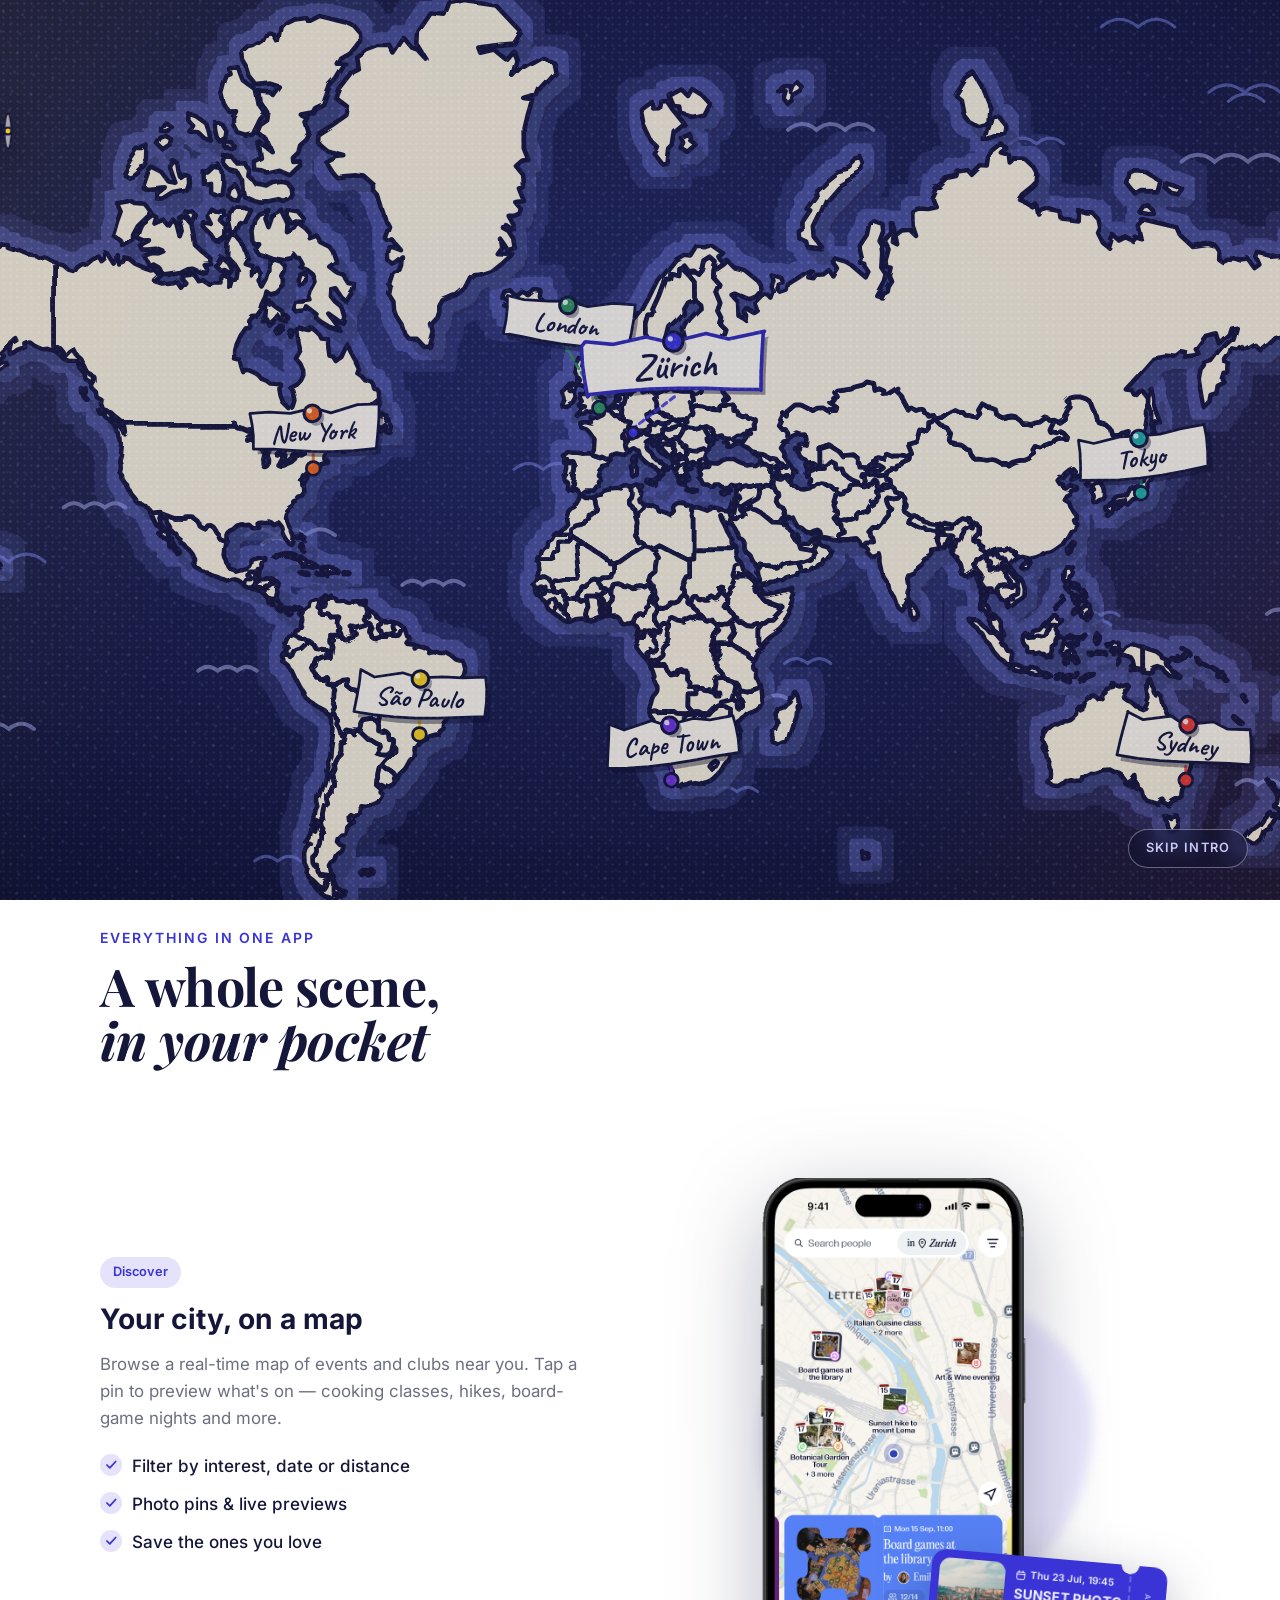
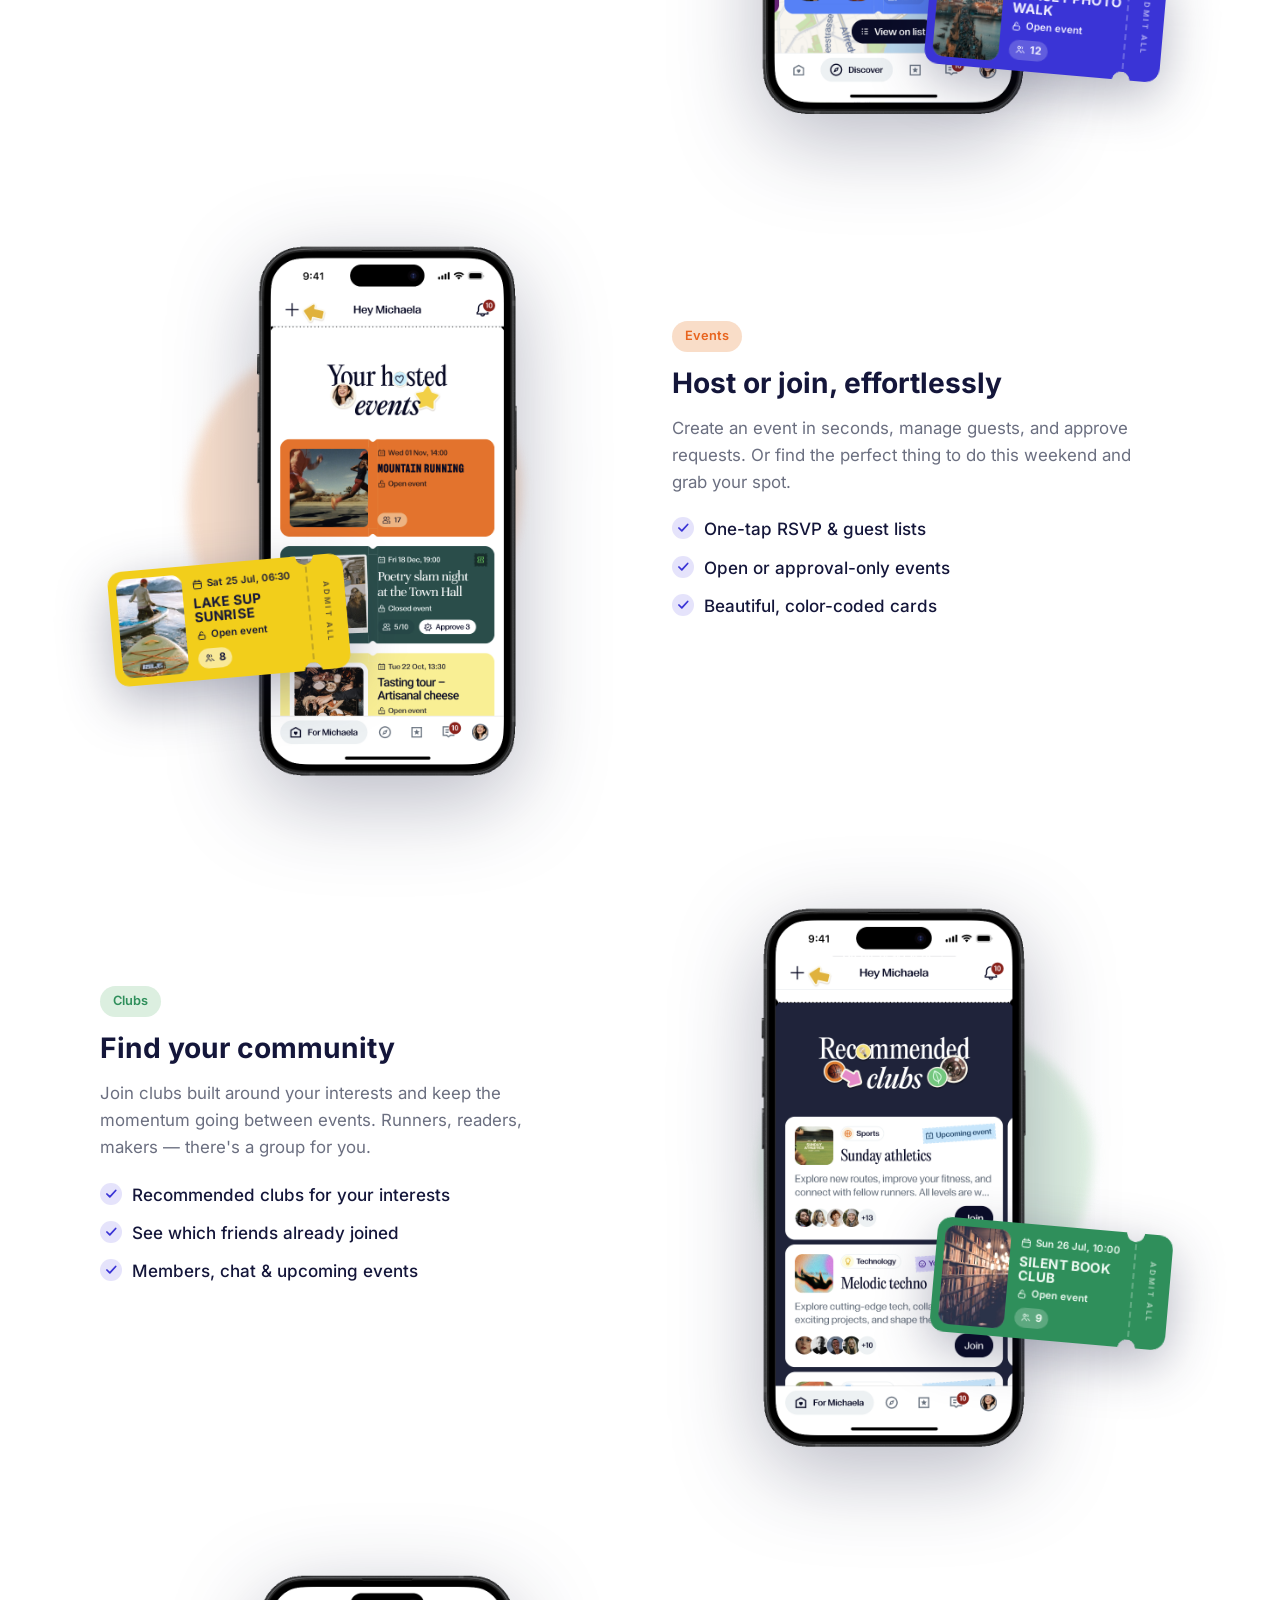
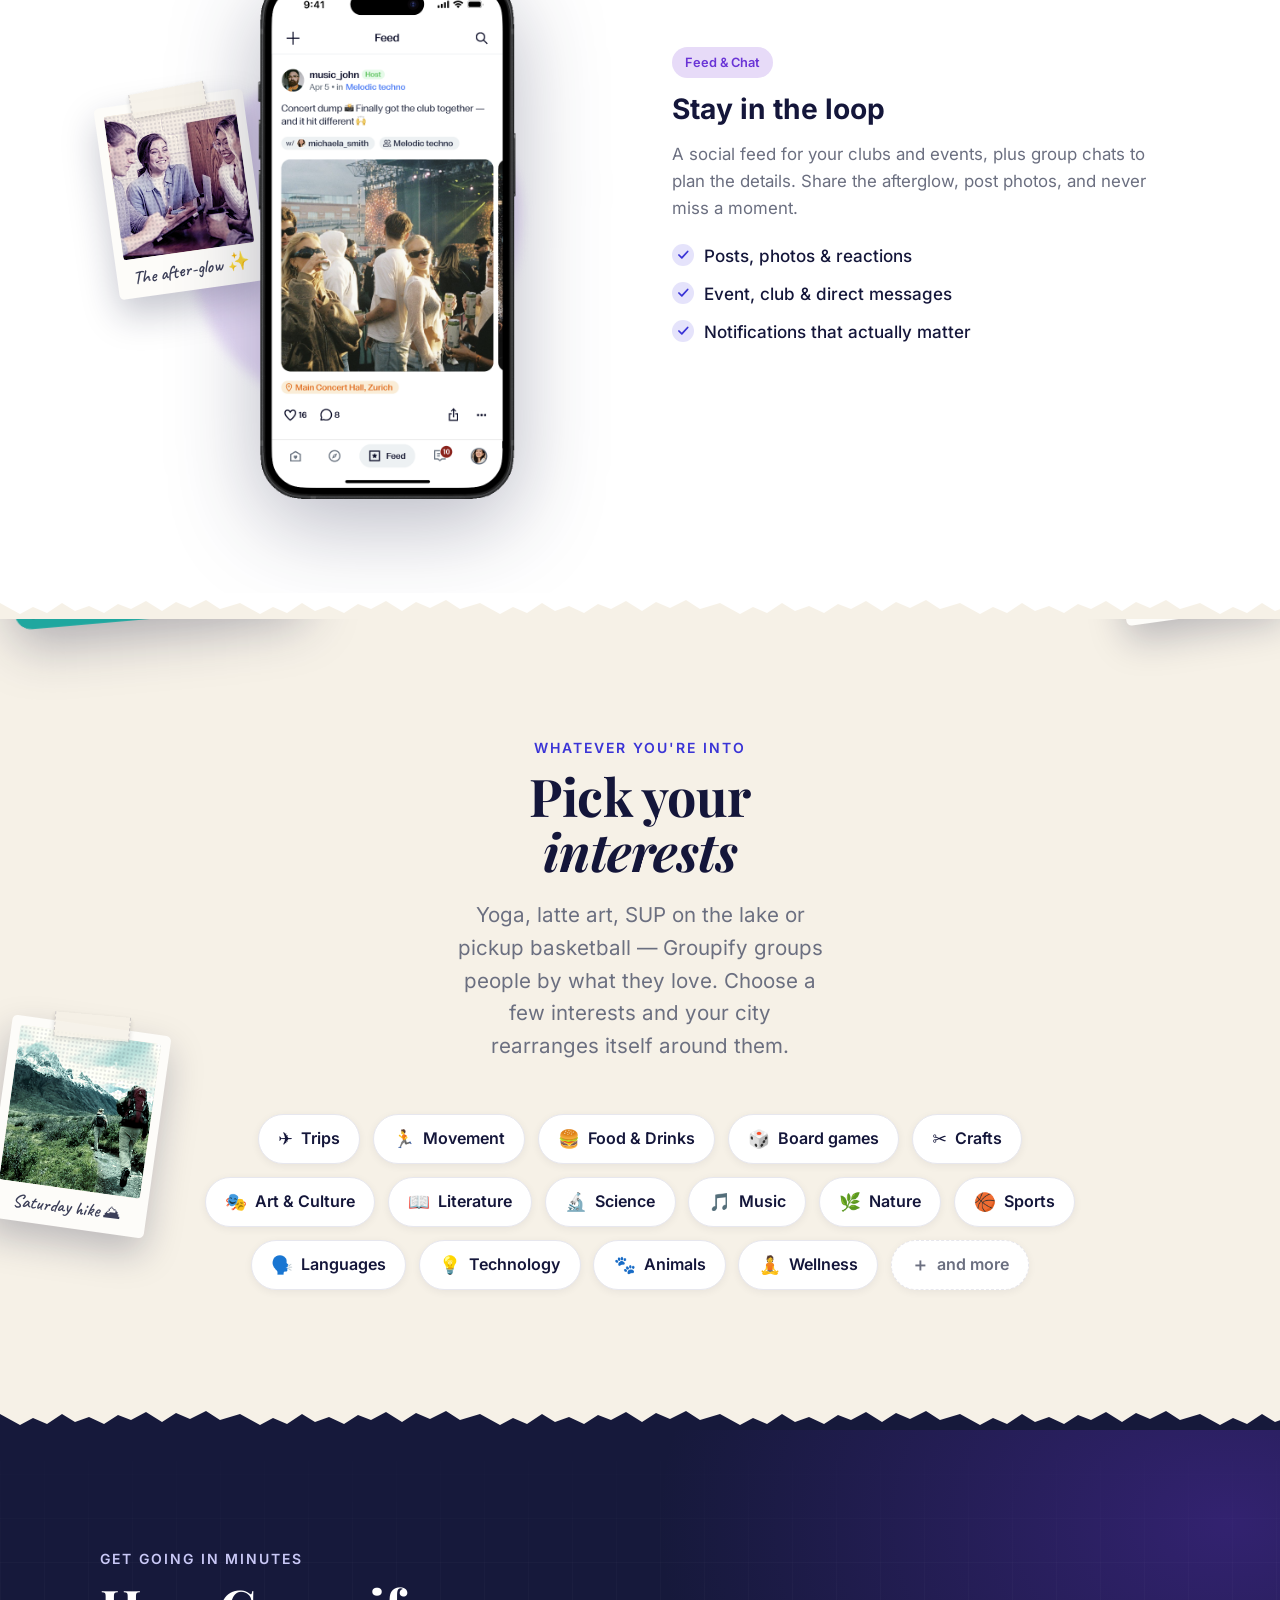
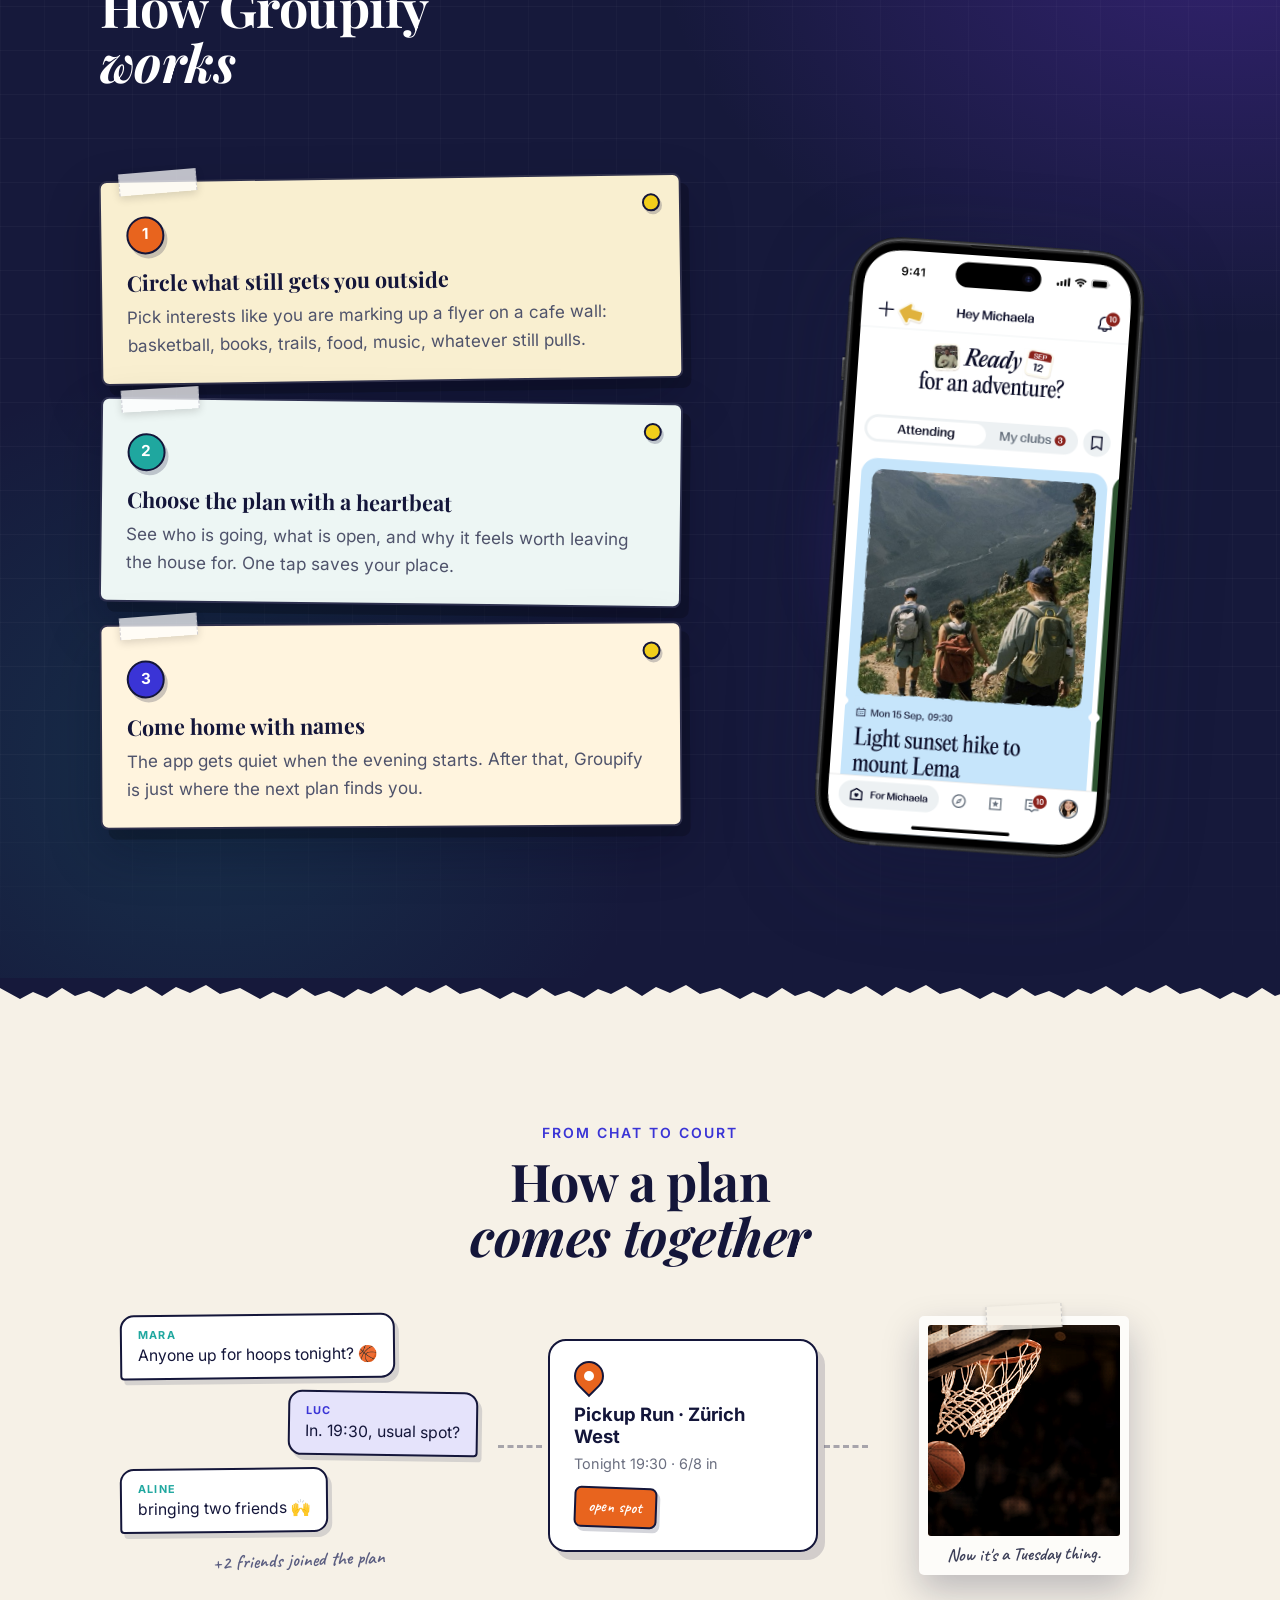
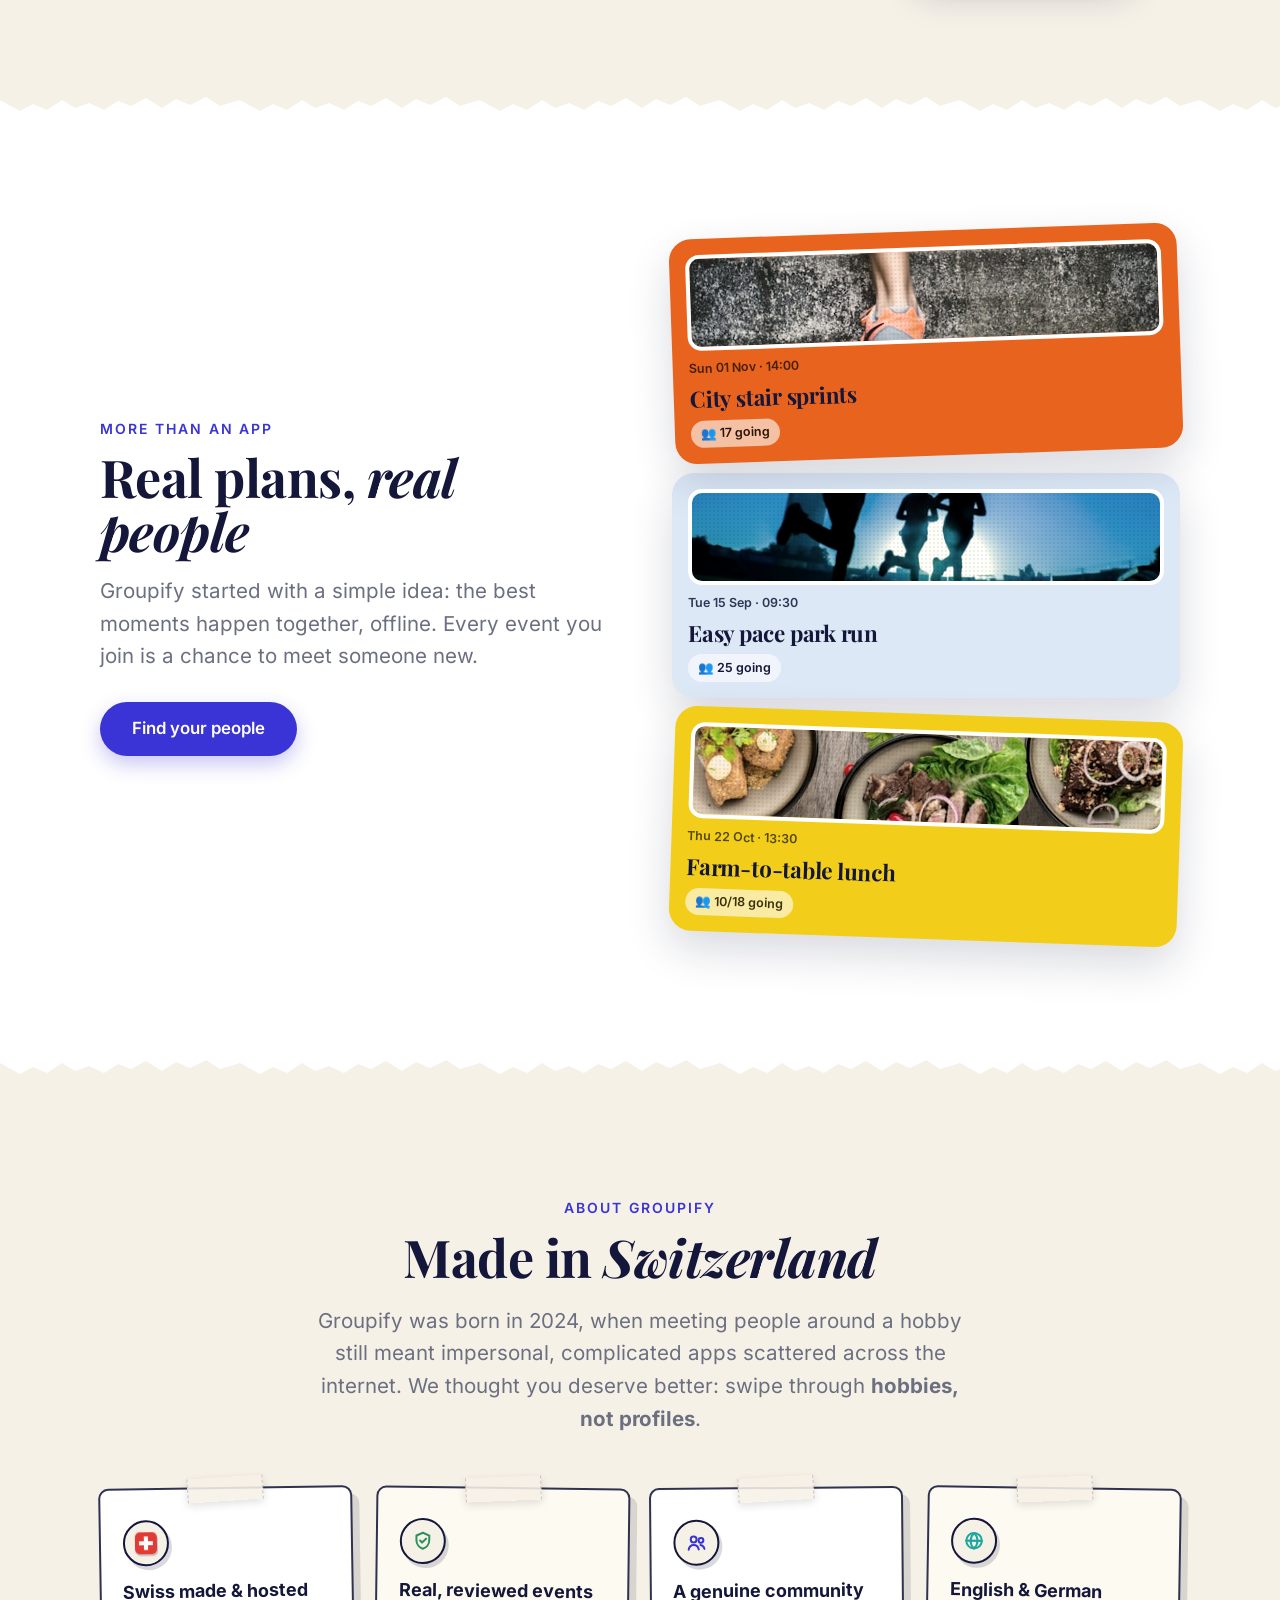
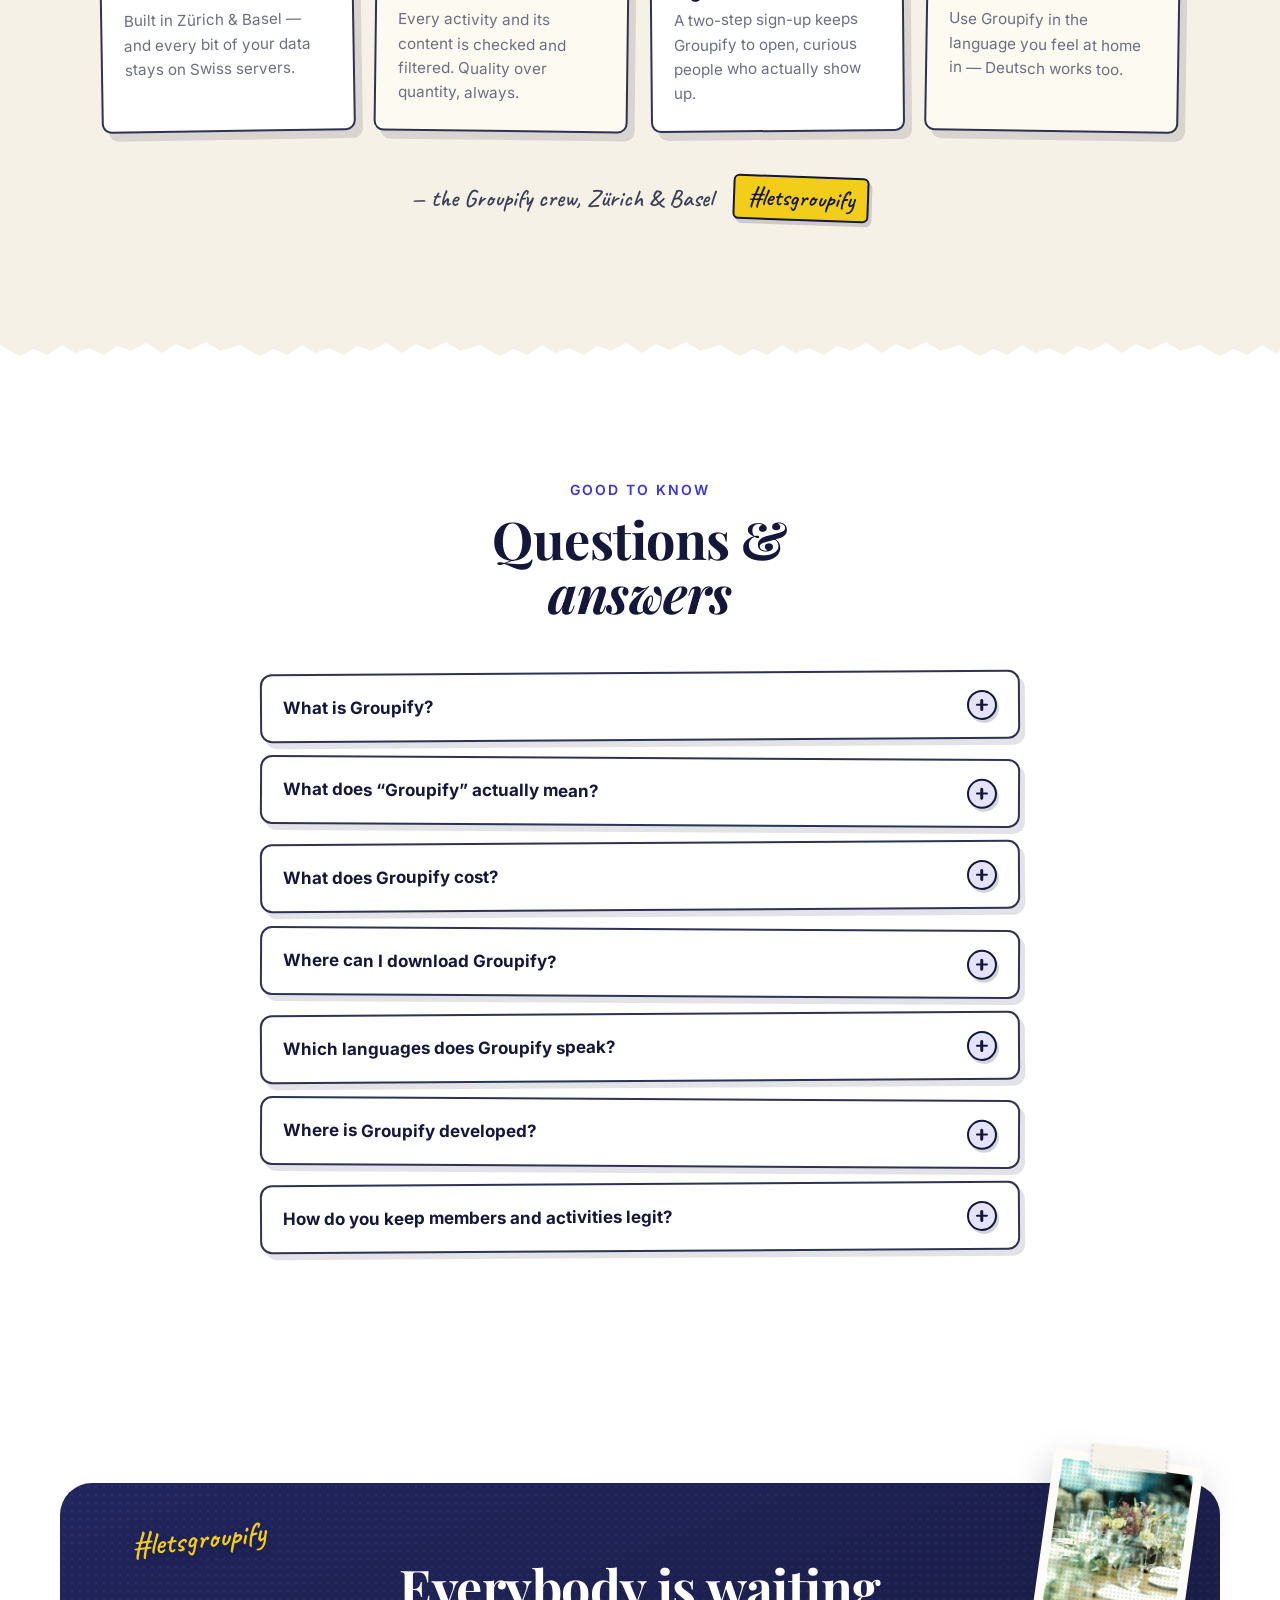
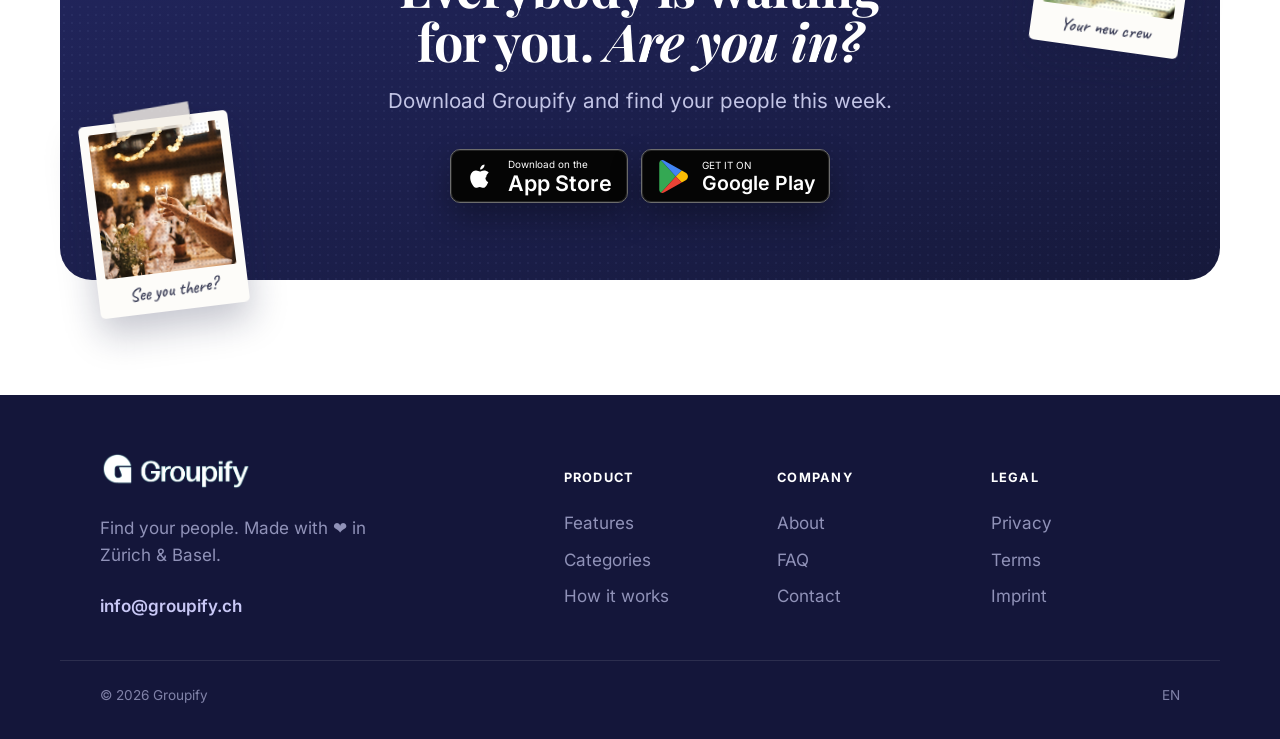
==== commit 72e0adbe: "Add event tickets and polish content - Add app-style event ticket cards scattered through hero, feat" ====
--- a/index.html
+++ b/index.html
@@ -25,8 +25,8 @@
 <link rel="preload" href="assets/fonts/inter-400.woff2" as="font" type="font/woff2" crossorigin>
 <link rel="stylesheet" href="assets/fonts/fonts.css?v=secure-20260706">
 <link rel="stylesheet" href="styles/theme.css">
-<link rel="stylesheet" href="styles/main.css?v=secure-20260706">
-<link rel="stylesheet" href="styles/cinema.css?v=secure-20260706">
+<link rel="stylesheet" href="styles/main.css?v=polish-20260707">
+<link rel="stylesheet" href="styles/cinema.css?v=polish-20260707">
 </head>
 <body>
 
@@ -221,13 +221,6 @@
         <div class="phone phone--front">
           <img src="HandyBilder/web/signup-people.png" alt="Groupify sign-up screen — Find your people" loading="eager" decoding="async">
         </div>
-        <figure class="polaroid polaroid--bball" data-parallax="0.05">
-          <span class="polaroid__tape"></span>
-          <div class="polaroid__ph" style="--tint:rgba(232,100,30,.3)">
-            <img src="assets/photos/pickup-basketball.jpg" alt="Pickup basketball game" loading="eager" decoding="async">
-          </div>
-          <figcaption>Pickup game · Tuesdays</figcaption>
-        </figure>
         <figure class="polaroid polaroid--picnic" data-parallax="0.08">
           <span class="polaroid__tape polaroid__tape--corner"></span>
           <div class="polaroid__ph" style="--tint:rgba(47,143,91,.28)">
@@ -235,6 +228,27 @@
           </div>
           <figcaption>Sunday picnic crew</figcaption>
         </figure>
+        <aside class="ticket ticket--red ticket--sm" aria-hidden="true">
+          <div class="ticket__in">
+            <div class="ticket__ph"><img src="assets/photos/salsa-night.jpg" alt="" loading="eager" decoding="async"></div>
+            <div class="ticket__body">
+              <span class="ticket__meta">
+                <svg viewBox="0 0 24 24" aria-hidden="true"><rect x="3.5" y="5" width="17" height="16" rx="3"/><path d="M3.5 10h17M8 2.5V6M16 2.5V6"/></svg>
+                Tue 21 Jul, 20:00
+              </span>
+              <strong class="ticket__title">Riverside salsa</strong>
+              <span class="ticket__meta">
+                <svg viewBox="0 0 24 24" aria-hidden="true"><rect x="5" y="11" width="14" height="9.5" rx="2.5"/><path d="M8.5 11V7.5a3.5 3.5 0 0 1 6.8-1.2"/></svg>
+                Open event
+              </span>
+              <span class="ticket__att">
+                <svg viewBox="0 0 24 24" aria-hidden="true"><circle cx="9" cy="8" r="3"/><path d="M4 19c.5-2.8 2.5-4.5 5-4.5s4.5 1.7 5 4.5"/><path d="M15.5 5.6a3 3 0 0 1 0 5M16.6 14.8c2 .4 3.2 1.9 3.6 4"/></svg>
+                23
+              </span>
+            </div>
+            <span class="ticket__stub">Admit all</span>
+          </div>
+        </aside>
         <span class="sticker sticker--star" style="--rot:-12deg" aria-hidden="true">★</span>
         <span class="sticker sticker--hand" style="--rot:8deg" aria-hidden="true">👉</span>
       </div>
@@ -267,13 +281,27 @@
           <div class="phone reveal" data-reveal>
             <img src="HandyBilder/web/discover-map.png" alt="Discover map of Zürich with photo event pins" loading="lazy" decoding="async">
           </div>
-          <figure class="polaroid polaroid--bl" style="--rot:-8deg" data-parallax="0.06">
-            <span class="polaroid__tape"></span>
-            <div class="polaroid__ph" style="--tint:rgba(58,52,214,.26)">
-              <img src="assets/photos/zurich-lake.jpg" alt="Zürich by the lake" loading="lazy" decoding="async">
+          <aside class="ticket ticket--indigo ticket--sm" data-parallax="0.05" aria-hidden="true">
+            <div class="ticket__in">
+              <div class="ticket__ph"><img src="assets/photos/zurich-lake.jpg" alt="" loading="lazy" decoding="async"></div>
+              <div class="ticket__body">
+                <span class="ticket__meta">
+                  <svg viewBox="0 0 24 24" aria-hidden="true"><rect x="3.5" y="5" width="17" height="16" rx="3"/><path d="M3.5 10h17M8 2.5V6M16 2.5V6"/></svg>
+                  Thu 23 Jul, 19:45
+                </span>
+                <strong class="ticket__title">Sunset photo walk</strong>
+                <span class="ticket__meta">
+                  <svg viewBox="0 0 24 24" aria-hidden="true"><rect x="5" y="11" width="14" height="9.5" rx="2.5"/><path d="M8.5 11V7.5a3.5 3.5 0 0 1 6.8-1.2"/></svg>
+                  Open event
+                </span>
+                <span class="ticket__att">
+                  <svg viewBox="0 0 24 24" aria-hidden="true"><circle cx="9" cy="8" r="3"/><path d="M4 19c.5-2.8 2.5-4.5 5-4.5s4.5 1.7 5 4.5"/><path d="M15.5 5.6a3 3 0 0 1 0 5M16.6 14.8c2 .4 3.2 1.9 3.6 4"/></svg>
+                  12
+                </span>
+              </div>
+              <span class="ticket__stub">Admit all</span>
             </div>
-            <figcaption>Somewhere in Zürich</figcaption>
-          </figure>
+          </aside>
         </figure>
       </div>
 
@@ -286,21 +314,35 @@
           <ul class="ticks">
             <li>One-tap RSVP &amp; guest lists</li>
             <li>Open or approval-only events</li>
-            <li>Beautiful, colour-coded cards</li>
+            <li>Beautiful, color-coded cards</li>
           </ul>
         </div>
         <figure class="feature__media">
           <span class="blob" style="--c:var(--orange-soft)"></span>
           <div class="phone reveal" data-reveal>
-            <img src="HandyBilder/web/hosted-events.png" alt="Your hosted events — colourful event cards" loading="lazy" decoding="async">
-          </div>
-          <figure class="polaroid polaroid--br" style="--rot:7deg" data-parallax="0.07">
-            <span class="polaroid__tape"></span>
-            <div class="polaroid__ph" style="--tint:rgba(232,100,30,.3)">
-              <img src="assets/photos/open-air-concert.jpg" alt="Crowd at a small concert" loading="lazy" decoding="async">
+            <img src="HandyBilder/web/hosted-events.png" alt="Your hosted events — colorful event cards" loading="lazy" decoding="async">
+          </div>
+          <aside class="ticket ticket--yellow ticket--sm" data-parallax="0.06" aria-hidden="true">
+            <div class="ticket__in">
+              <div class="ticket__ph"><img src="assets/photos/lake-sup.jpg" alt="" loading="lazy" decoding="async"></div>
+              <div class="ticket__body">
+                <span class="ticket__meta">
+                  <svg viewBox="0 0 24 24" aria-hidden="true"><rect x="3.5" y="5" width="17" height="16" rx="3"/><path d="M3.5 10h17M8 2.5V6M16 2.5V6"/></svg>
+                  Sat 25 Jul, 06:30
+                </span>
+                <strong class="ticket__title">Lake SUP sunrise</strong>
+                <span class="ticket__meta">
+                  <svg viewBox="0 0 24 24" aria-hidden="true"><rect x="5" y="11" width="14" height="9.5" rx="2.5"/><path d="M8.5 11V7.5a3.5 3.5 0 0 1 6.8-1.2"/></svg>
+                  Open event
+                </span>
+                <span class="ticket__att">
+                  <svg viewBox="0 0 24 24" aria-hidden="true"><circle cx="9" cy="8" r="3"/><path d="M4 19c.5-2.8 2.5-4.5 5-4.5s4.5 1.7 5 4.5"/><path d="M15.5 5.6a3 3 0 0 1 0 5M16.6 14.8c2 .4 3.2 1.9 3.6 4"/></svg>
+                  8
+                </span>
+              </div>
+              <span class="ticket__stub">Admit all</span>
             </div>
-            <figcaption>Open-air night 🎶</figcaption>
-          </figure>
+          </aside>
         </figure>
       </div>
 
@@ -321,13 +363,27 @@
           <div class="phone reveal" data-reveal>
             <img src="HandyBilder/web/clubs.png" alt="Recommended clubs to join" loading="lazy" decoding="async">
           </div>
-          <figure class="polaroid polaroid--bl" style="--rot:-7deg" data-parallax="0.06">
-            <span class="polaroid__tape"></span>
-            <div class="polaroid__ph" style="--tint:rgba(47,143,91,.3)">
-              <img src="assets/photos/book-club.jpg" alt="Stacks of books at a book club" loading="lazy" decoding="async">
+          <aside class="ticket ticket--green ticket--sm" data-parallax="0.05" aria-hidden="true">
+            <div class="ticket__in">
+              <div class="ticket__ph"><img src="assets/photos/book-club.jpg" alt="" loading="lazy" decoding="async"></div>
+              <div class="ticket__body">
+                <span class="ticket__meta">
+                  <svg viewBox="0 0 24 24" aria-hidden="true"><rect x="3.5" y="5" width="17" height="16" rx="3"/><path d="M3.5 10h17M8 2.5V6M16 2.5V6"/></svg>
+                  Sun 26 Jul, 10:00
+                </span>
+                <strong class="ticket__title">Silent book club</strong>
+                <span class="ticket__meta">
+                  <svg viewBox="0 0 24 24" aria-hidden="true"><rect x="5" y="11" width="14" height="9.5" rx="2.5"/><path d="M8.5 11V7.5a3.5 3.5 0 0 1 6.8-1.2"/></svg>
+                  Open event
+                </span>
+                <span class="ticket__att">
+                  <svg viewBox="0 0 24 24" aria-hidden="true"><circle cx="9" cy="8" r="3"/><path d="M4 19c.5-2.8 2.5-4.5 5-4.5s4.5 1.7 5 4.5"/><path d="M15.5 5.6a3 3 0 0 1 0 5M16.6 14.8c2 .4 3.2 1.9 3.6 4"/></svg>
+                  9
+                </span>
+              </div>
+              <span class="ticket__stub">Admit all</span>
             </div>
-            <figcaption>Book club, ch. 4</figcaption>
-          </figure>
+          </aside>
         </figure>
       </div>
 
@@ -348,7 +404,7 @@
           <div class="phone reveal" data-reveal>
             <img src="HandyBilder/web/social-feed.png" alt="Social feed with posts from your clubs" loading="lazy" decoding="async">
           </div>
-          <figure class="polaroid polaroid--br" style="--rot:8deg" data-parallax="0.07">
+          <figure class="polaroid polaroid--bl" style="--rot:-8deg" data-parallax="0.07">
             <span class="polaroid__tape"></span>
             <div class="polaroid__ph" style="--tint:rgba(106,52,214,.28)">
               <img src="assets/photos/friends-table.jpg" alt="Friends laughing around a table" loading="lazy" decoding="async">
@@ -377,6 +433,27 @@
       </div>
       <figcaption>Sunrise yoga</figcaption>
     </figure>
+    <aside class="ticket ticket--teal" data-parallax="0.05" aria-hidden="true">
+      <div class="ticket__in">
+        <div class="ticket__ph"><img src="assets/photos/boulder-session.jpg" alt="" loading="lazy" decoding="async"></div>
+        <div class="ticket__body">
+          <span class="ticket__meta">
+            <svg viewBox="0 0 24 24" aria-hidden="true"><rect x="3.5" y="5" width="17" height="16" rx="3"/><path d="M3.5 10h17M8 2.5V6M16 2.5V6"/></svg>
+            Wed 29 Jul, 18:30
+          </span>
+          <strong class="ticket__title">Boulder &amp; beers</strong>
+          <span class="ticket__meta">
+            <svg viewBox="0 0 24 24" aria-hidden="true"><rect x="5" y="11" width="14" height="9.5" rx="2.5"/><path d="M8.5 11V7.5a3.5 3.5 0 0 1 6.8-1.2"/></svg>
+            Open event
+          </span>
+          <span class="ticket__att">
+            <svg viewBox="0 0 24 24" aria-hidden="true"><circle cx="9" cy="8" r="3"/><path d="M4 19c.5-2.8 2.5-4.5 5-4.5s4.5 1.7 5 4.5"/><path d="M15.5 5.6a3 3 0 0 1 0 5M16.6 14.8c2 .4 3.2 1.9 3.6 4"/></svg>
+            11
+          </span>
+        </div>
+        <span class="ticket__stub">Admit all</span>
+      </div>
+    </aside>
     <div class="container">
       <header class="section-head center reveal" data-reveal>
         <span class="eyebrow">Whatever you're into</span>
@@ -485,17 +562,17 @@
       <div class="community__cards reveal" data-reveal>
         <article class="ecard c-orange">
           <div class="ecard__ph">
-            <img src="assets/photos/mountain-run.jpg" alt="Trail runner in the mountains at sunset" loading="lazy" decoding="async">
-          </div>
-          <div class="ecard__meta">Wed 01 Nov · 14:00</div>
-          <h3 class="ecard__title">Mountain running</h3>
+            <img src="assets/photos/mountain-run.jpg" alt="Runner sprinting up concrete steps" loading="lazy" decoding="async">
+          </div>
+          <div class="ecard__meta">Sun 01 Nov · 14:00</div>
+          <h3 class="ecard__title">City stair sprints</h3>
           <span class="ecard__att">👥 17 going</span>
         </article>
         <article class="ecard c-blue">
           <div class="ecard__ph ecard__ph--light">
-            <img src="assets/photos/park-run.jpg" alt="Runner warming up in the park" loading="lazy" decoding="async">
-          </div>
-          <div class="ecard__meta">Mon 15 Sep · 09:30</div>
+            <img src="assets/photos/park-run.jpg" alt="Three runners on an easy morning run" loading="lazy" decoding="async">
+          </div>
+          <div class="ecard__meta">Tue 15 Sep · 09:30</div>
           <h3 class="ecard__title">Easy pace park run</h3>
           <span class="ecard__att">👥 25 going</span>
         </article>
@@ -503,8 +580,8 @@
           <div class="ecard__ph">
             <img src="assets/photos/cheese-tour.jpg" alt="Shared table full of good food" loading="lazy" decoding="async">
           </div>
-          <div class="ecard__meta">Tue 22 Oct · 13:30</div>
-          <h3 class="ecard__title">Artisanal cheese tour</h3>
+          <div class="ecard__meta">Thu 22 Oct · 13:30</div>
+          <h3 class="ecard__title">Farm-to-table lunch</h3>
           <span class="ecard__att">👥 10/18 going</span>
         </article>
       </div>
--- a/styles/main.css
+++ b/styles/main.css
@@ -89,6 +89,10 @@
 .ticks li::before{content:"";position:absolute;left:0;top:1px;width:22px;height:22px;border-radius:50%;background:var(--primary-soft);
   background-image:url("data:image/svg+xml,%3Csvg xmlns='http://www.w3.org/2000/svg' width='14' height='14' viewBox='0 0 24 24' fill='none' stroke='%233a34d6' stroke-width='3' stroke-linecap='round' stroke-linejoin='round'%3E%3Cpath d='M5 12l5 5L20 6'/%3E%3C/svg%3E");background-repeat:no-repeat;background-position:center}
 .feature__media{position:relative;display:flex;justify-content:center;align-items:center;min-height:420px}
+/* nudge the phone toward the text column so the corner tickets get room
+   on the outer side instead of lying across the screen */
+.feature:not(.feature--reverse) .feature__media .phone{margin-right:64px}
+.feature--reverse .feature__media .phone{margin-left:64px}
 .blob{position:absolute;width:78%;aspect-ratio:1;border-radius:42% 58% 55% 45%/48% 42% 58% 52%;background:var(--c);filter:blur(6px);opacity:.9;z-index:0}
 .feature__media .phone{position:relative;z-index:1;width:270px}
 
@@ -198,6 +202,72 @@
 .c-yellow{background:var(--yellow);color:#3a3208}
 
 /* ==========================================================================
+   Event tickets — app-style ticket cards scattered through the page.
+   The two punched notches are real transparent holes (CSS mask, two
+   half-height layers so their union keeps both holes), which is why the
+   drop shadow lives on the OUTER element: filter follows the masked
+   silhouette, box-shadow would be clipped away.
+   ========================================================================== */
+.ticket{position:relative;width:290px;z-index:2;
+  filter:drop-shadow(0 16px 26px rgba(20,22,58,.32));
+  transform:rotate(var(--rot,0deg)) translateY(var(--py,0))}
+.ticket__in{--nx:calc(100% - 46px);position:relative;display:flex;gap:.85rem;align-items:stretch;
+  padding:10px 46px 10px 10px;border-radius:16px;
+  background:var(--tk-bg,var(--orange));color:var(--tk-ink,var(--ink));
+  -webkit-mask:
+    radial-gradient(circle 9px at var(--nx) 0,transparent 8.5px,#000 9px) top/100% 51% no-repeat,
+    radial-gradient(circle 9px at var(--nx) 100%,transparent 8.5px,#000 9px) bottom/100% 51% no-repeat;
+  mask:
+    radial-gradient(circle 9px at var(--nx) 0,transparent 8.5px,#000 9px) top/100% 51% no-repeat,
+    radial-gradient(circle 9px at var(--nx) 100%,transparent 8.5px,#000 9px) bottom/100% 51% no-repeat}
+.ticket__ph{flex:0 0 92px;border-radius:11px;overflow:hidden;background:rgba(255,255,255,.3)}
+.ticket__ph img{width:100%;height:100%;object-fit:cover;filter:saturate(.92) contrast(1.06)}
+.ticket__body{display:flex;flex-direction:column;justify-content:center;gap:.32rem;
+  padding:.3rem 0;min-height:104px}
+.ticket__meta{display:flex;align-items:center;gap:.45em;font-size:.72rem;font-weight:600}
+.ticket__meta svg,.ticket__att svg{width:14px;height:14px;flex:0 0 auto;fill:none;
+  stroke:currentColor;stroke-width:2;stroke-linecap:round;stroke-linejoin:round}
+.ticket__title{font-family:var(--font-sans);font-size:1.02rem;font-weight:800;line-height:1.05;
+  text-transform:uppercase;letter-spacing:.015em}
+.ticket__att{display:inline-flex;align-items:center;gap:.4em;align-self:flex-start;margin-top:.12rem;
+  padding:.22em .68em;border-radius:var(--r-pill);
+  background:var(--tk-pill,rgba(255,255,255,.55));font-size:.78rem;font-weight:700}
+.ticket__stub{position:absolute;right:0;top:0;bottom:0;width:46px;display:grid;place-items:center;
+  writing-mode:vertical-rl;font-size:.56rem;font-weight:800;letter-spacing:.34em;
+  text-transform:uppercase;opacity:.6}
+.ticket__stub::before{content:"";position:absolute;left:0;top:14px;bottom:14px;
+  border-left:2px dashed var(--tk-line,rgba(20,22,58,.34))}
+
+/* colour ways (category palette) */
+.ticket--yellow{--tk-bg:var(--yellow)}
+.ticket--teal{--tk-bg:var(--teal);--tk-pill:rgba(255,255,255,.72)}
+.ticket--red{--tk-bg:var(--red);--tk-ink:#fff6ee;--tk-line:rgba(255,246,238,.44);--tk-pill:rgba(255,255,255,.22)}
+.ticket--indigo{--tk-bg:var(--primary);--tk-ink:#f1f0ff;--tk-line:rgba(241,240,255,.42);--tk-pill:rgba(255,255,255,.2)}
+.ticket--green{--tk-bg:var(--green);--tk-ink:#eefaf2;--tk-line:rgba(238,250,242,.42);--tk-pill:rgba(255,255,255,.22)}
+
+/* compact ticket — used next to phone mockups so it only ever kisses the
+   device corner instead of lying across the screen */
+.ticket--sm{width:236px}
+.ticket--sm .ticket__in{--nx:calc(100% - 38px);padding:8px 38px 8px 8px;gap:.6rem;border-radius:14px}
+.ticket--sm .ticket__ph{flex:0 0 66px}
+.ticket--sm .ticket__body{min-height:84px;gap:.22rem;padding:.2rem 0}
+.ticket--sm .ticket__meta{font-size:.62rem}
+.ticket--sm .ticket__meta svg,.ticket--sm .ticket__att svg{width:11px;height:11px}
+.ticket--sm .ticket__title{font-size:.84rem}
+.ticket--sm .ticket__att{font-size:.66rem;padding:.18em .6em}
+.ticket--sm .ticket__stub{width:38px;font-size:.48rem;letter-spacing:.28em}
+.ticket--sm .ticket__stub::before{top:11px;bottom:11px}
+
+/* placements (decorative — hidden on small screens with the polaroids).
+   Feature tickets sit at the OUTER bottom corner beside the phone so they
+   never cover the app screen: media is right column on normal features,
+   left column on --reverse ones. */
+.hero__visual .ticket{position:absolute;left:-5%;bottom:-3%;z-index:4;--rot:-6deg}
+.feature__media .ticket{position:absolute;left:-4%;bottom:-6%;z-index:2;--rot:-5deg}
+.feature:not(.feature--reverse) .feature__media .ticket{left:auto;right:-4%;--rot:5deg}
+.categories .ticket{position:absolute;left:26px;top:44px;z-index:0;--rot:-5deg}
+
+/* ==========================================================================
    About — Swiss made (cream, paper-note trust cards)
    ========================================================================== */
 .about{padding-block:var(--section-y);background:var(--cream);position:relative;overflow:hidden}
@@ -307,6 +377,7 @@
   .footer-inner{grid-template-columns:1fr}
   .steps{gap:1rem}
   .trust{grid-template-columns:1fr 1fr;gap:1.1rem}
+  .hero__visual .ticket,.feature__media .ticket,.categories .ticket{display:none}
 }
 @media (max-width:560px){
   .header-actions .btn{display:none}
--- a/styles/cinema.css
+++ b/styles/cinema.css
@@ -335,17 +335,18 @@
 .js.intro-done .hero__copy > *:nth-child(4){animation-delay:.4s}
 .js.intro-done .hero__copy > *:nth-child(5){animation-delay:.5s}
 @keyframes hero-up{from{opacity:0;transform:translateY(26px)}to{opacity:1;transform:none}}
-.js .hero__visual .phone,.js .hero__visual .polaroid,.js .hero__visual .sticker{opacity:0}
+.js .hero__visual .phone,.js .hero__visual .polaroid,.js .hero__visual .sticker,.js .hero__visual .ticket{opacity:0}
 .js.intro-done .hero__visual .phone{animation:hero-pop .9s cubic-bezier(.2,1.2,.35,1) forwards .25s}
 .js.intro-done .hero__visual .phone--back{animation-delay:.4s}
 .js.intro-done .hero__visual .polaroid{animation:hero-pop .8s cubic-bezier(.2,1.4,.4,1) forwards .65s}
 .js.intro-done .hero__visual .polaroid--picnic{animation-delay:.8s}
 .js.intro-done .hero__visual .sticker{animation:hero-pop .7s cubic-bezier(.2,1.5,.4,1) forwards .95s}
+.js.intro-done .hero__visual .ticket{animation:hero-pop .8s cubic-bezier(.2,1.4,.4,1) forwards 1.1s}
 /* individual transform props (scale/translate) compose with the static
    `transform` tilts on phones & polaroids instead of overwriting them */
 @keyframes hero-pop{from{opacity:0;scale:.7;translate:0 20px}to{opacity:1;scale:1;translate:0 0}}
 @media (prefers-reduced-motion:reduce){
-  .js .hero__copy > *,.js .hero__visual .phone,.js .hero__visual .polaroid,.js .hero__visual .sticker{opacity:1;animation:none}
+  .js .hero__copy > *,.js .hero__visual .phone,.js .hero__visual .polaroid,.js .hero__visual .sticker,.js .hero__visual .ticket{opacity:1;animation:none}
   .js .site-header{opacity:1;transform:none;animation:none}
 }
 /* absolute safety net (.intro-settled lands 3.2s after intro-done): if a
@@ -357,7 +358,8 @@
 .js.intro-settled .hero__copy > *{opacity:1;transform:none;animation:none}
 .js.intro-settled .hero__visual .phone,
 .js.intro-settled .hero__visual .polaroid,
-.js.intro-settled .hero__visual .sticker{opacity:1;scale:1;translate:0 0;animation:none}
+.js.intro-settled .hero__visual .sticker,
+.js.intro-settled .hero__visual .ticket{opacity:1;scale:1;translate:0 0;animation:none}
 
 @media (max-width:760px){
   .intro__world .mpin:not(.mpin--zh):not(.mpin--london){display:none}
@@ -410,12 +412,13 @@
 
 /* placement helpers */
 .hero__visual .polaroid{position:absolute;z-index:3}
-.polaroid--bball{--w:150px;--rot:-9deg;--tint:rgba(232,100,30,.3);left:-4%;top:2%}
 .polaroid--picnic{--w:140px;--rot:7deg;--tint:rgba(47,143,91,.28);right:-3%;bottom:0}
 
-.feature__media .polaroid{position:absolute;z-index:2;--w:150px}
-.feature__media .polaroid--bl{left:2%;bottom:4%}
-.feature__media .polaroid--br{right:2%;bottom:6%}
+/* feature polaroids tuck BEHIND the phone (z0 — above the blob, below the
+   phone at z1) and hug the outer corner, so the app screen stays visible */
+.feature__media .polaroid{position:absolute;z-index:0;--w:150px}
+.feature__media .polaroid--bl{left:-1%;bottom:0}
+.feature__media .polaroid--br{right:-1%;bottom:0}
 
 .categories{position:relative;overflow:hidden}
 .categories .polaroid{position:absolute;z-index:0;--w:160px}
@@ -429,7 +432,6 @@
 
 @media (max-width:900px){
   .categories .polaroid,.download__inner .polaroid,.feature__media .polaroid{display:none}
-  .polaroid--bball{--w:112px;left:0}
   .polaroid--picnic{--w:104px;right:0}
 }
 
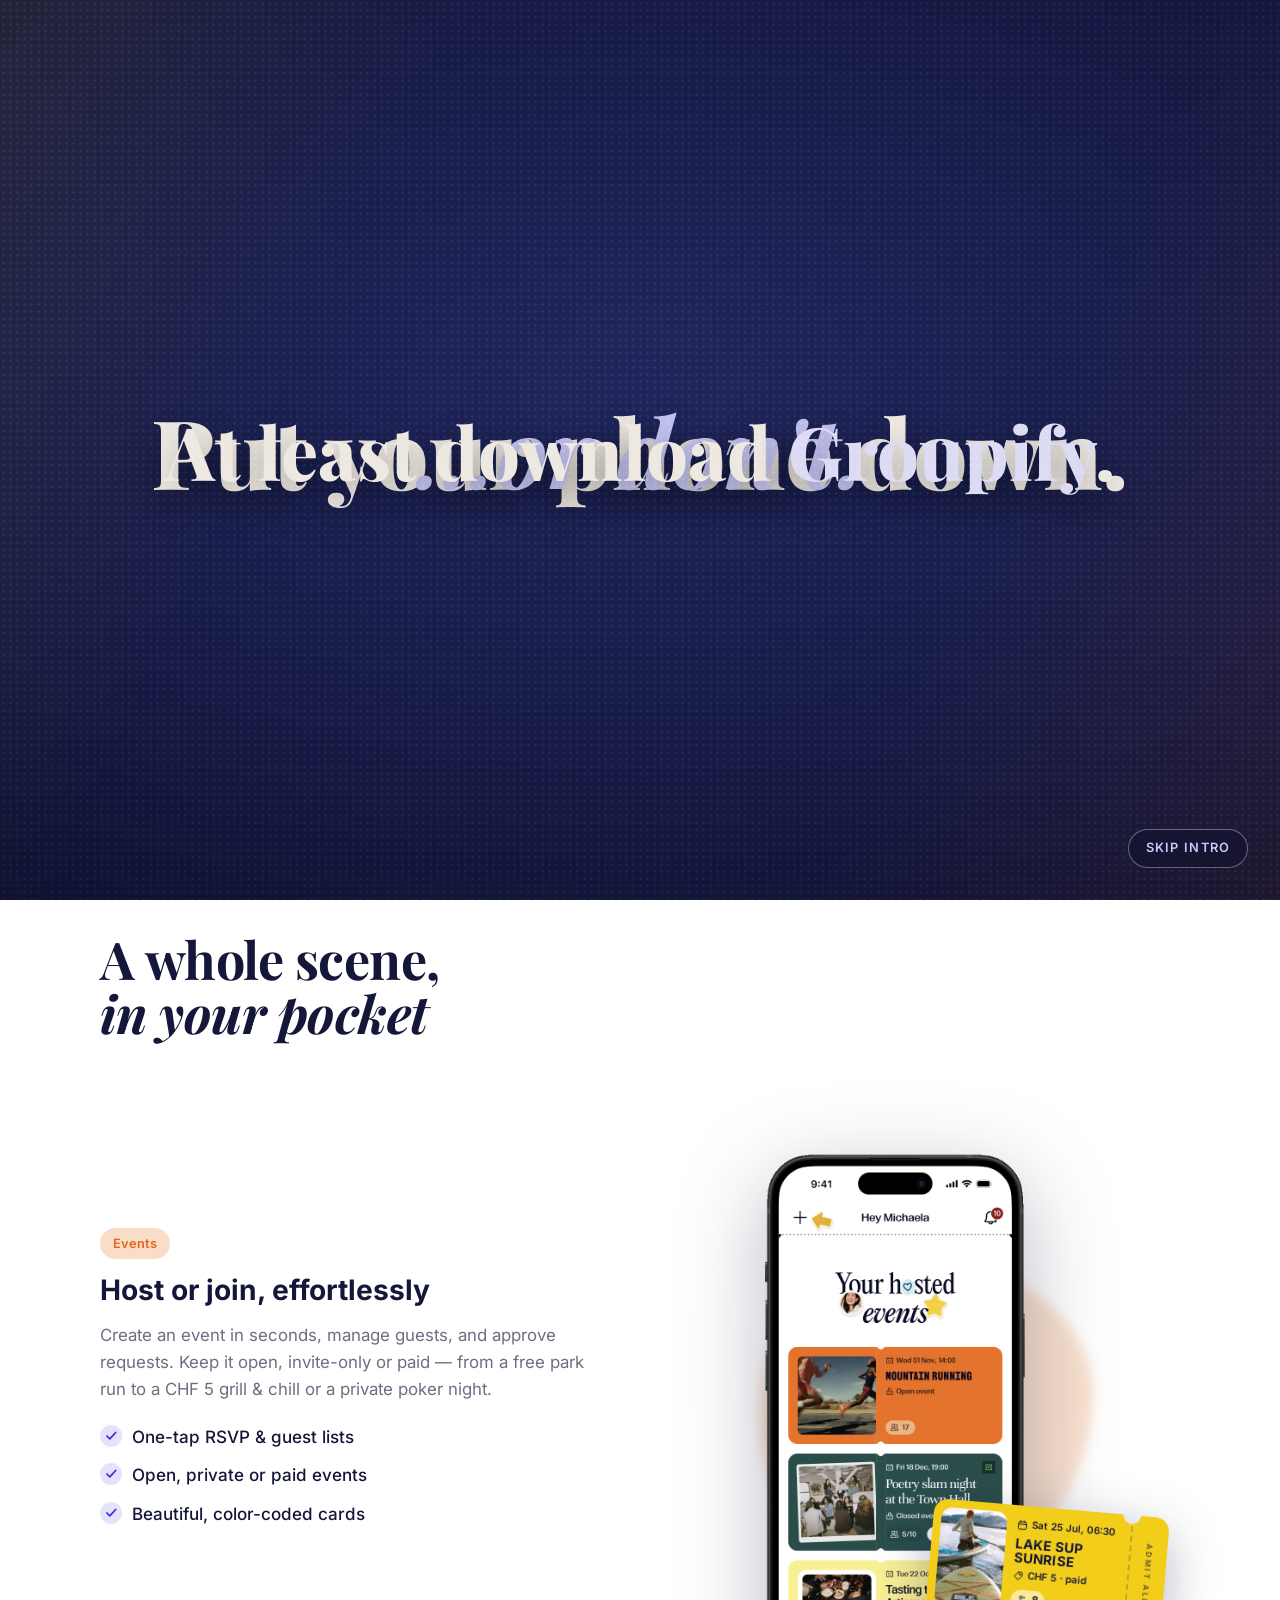
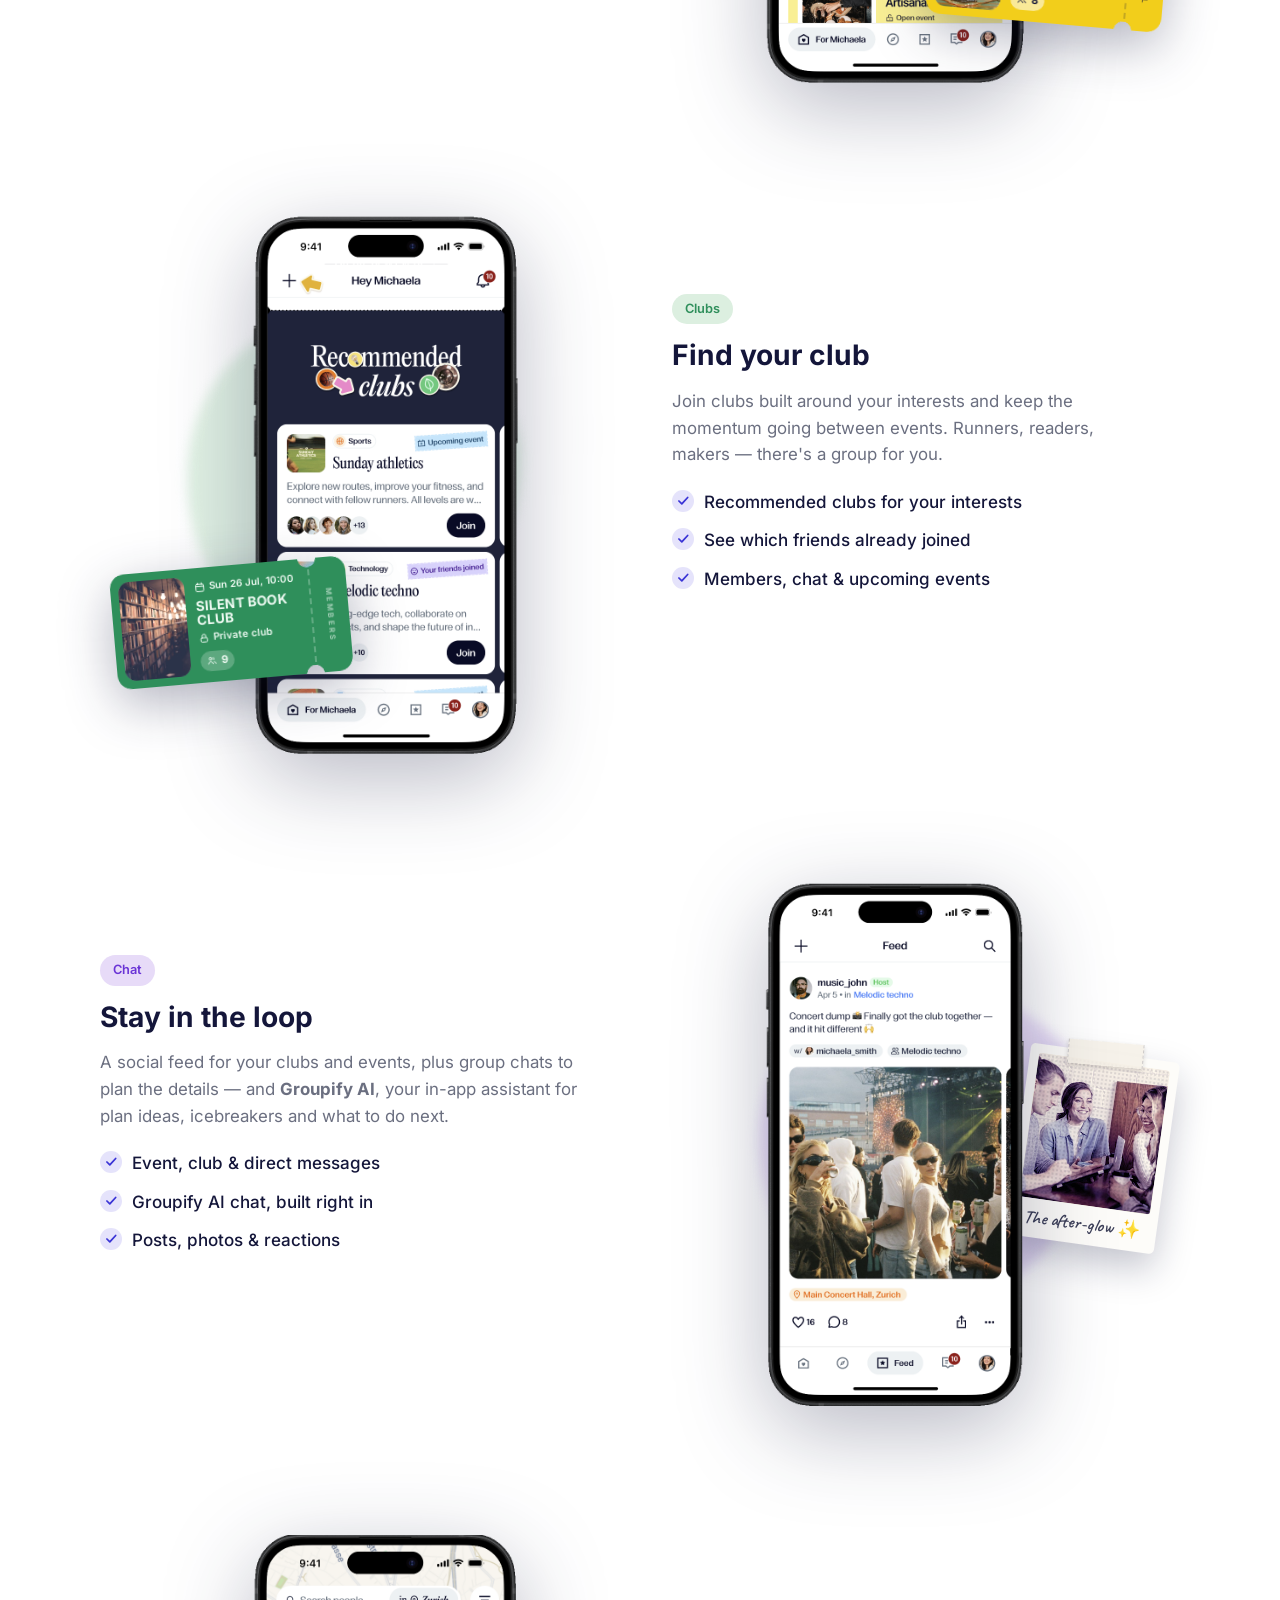
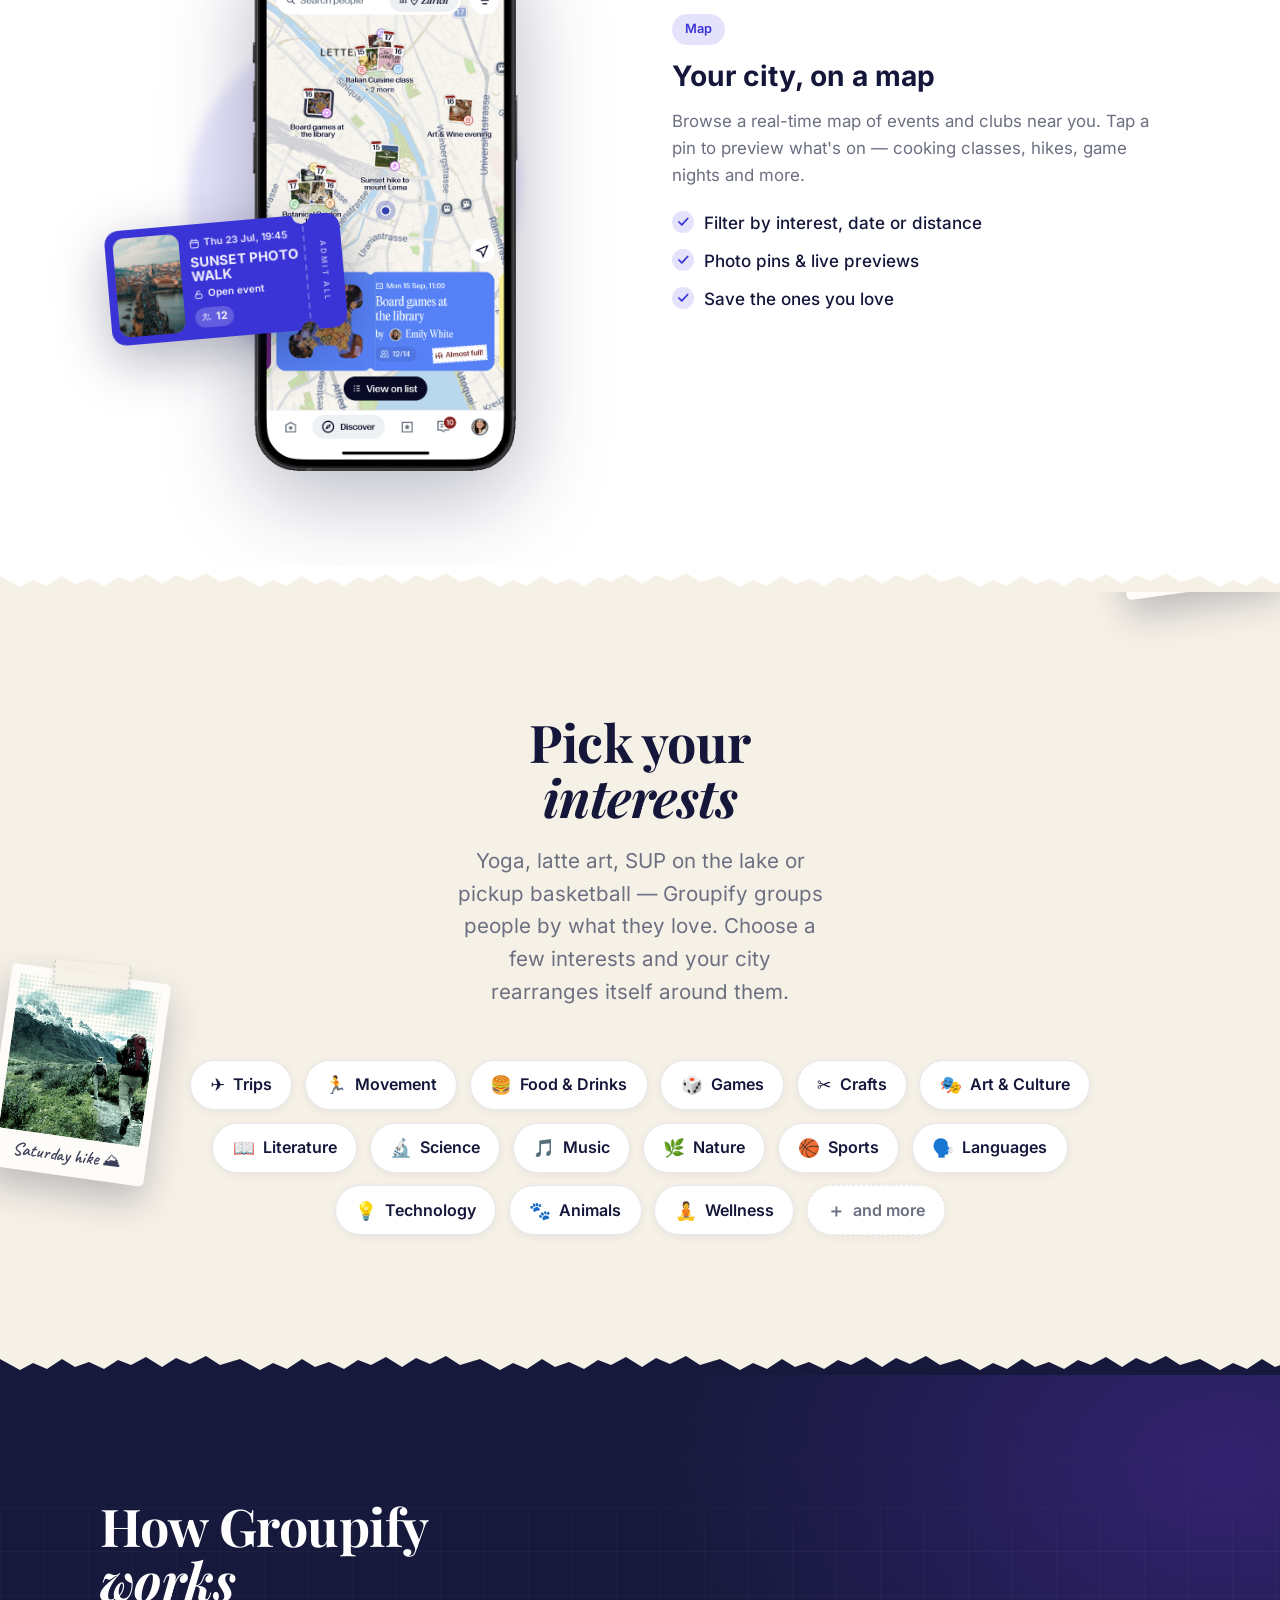
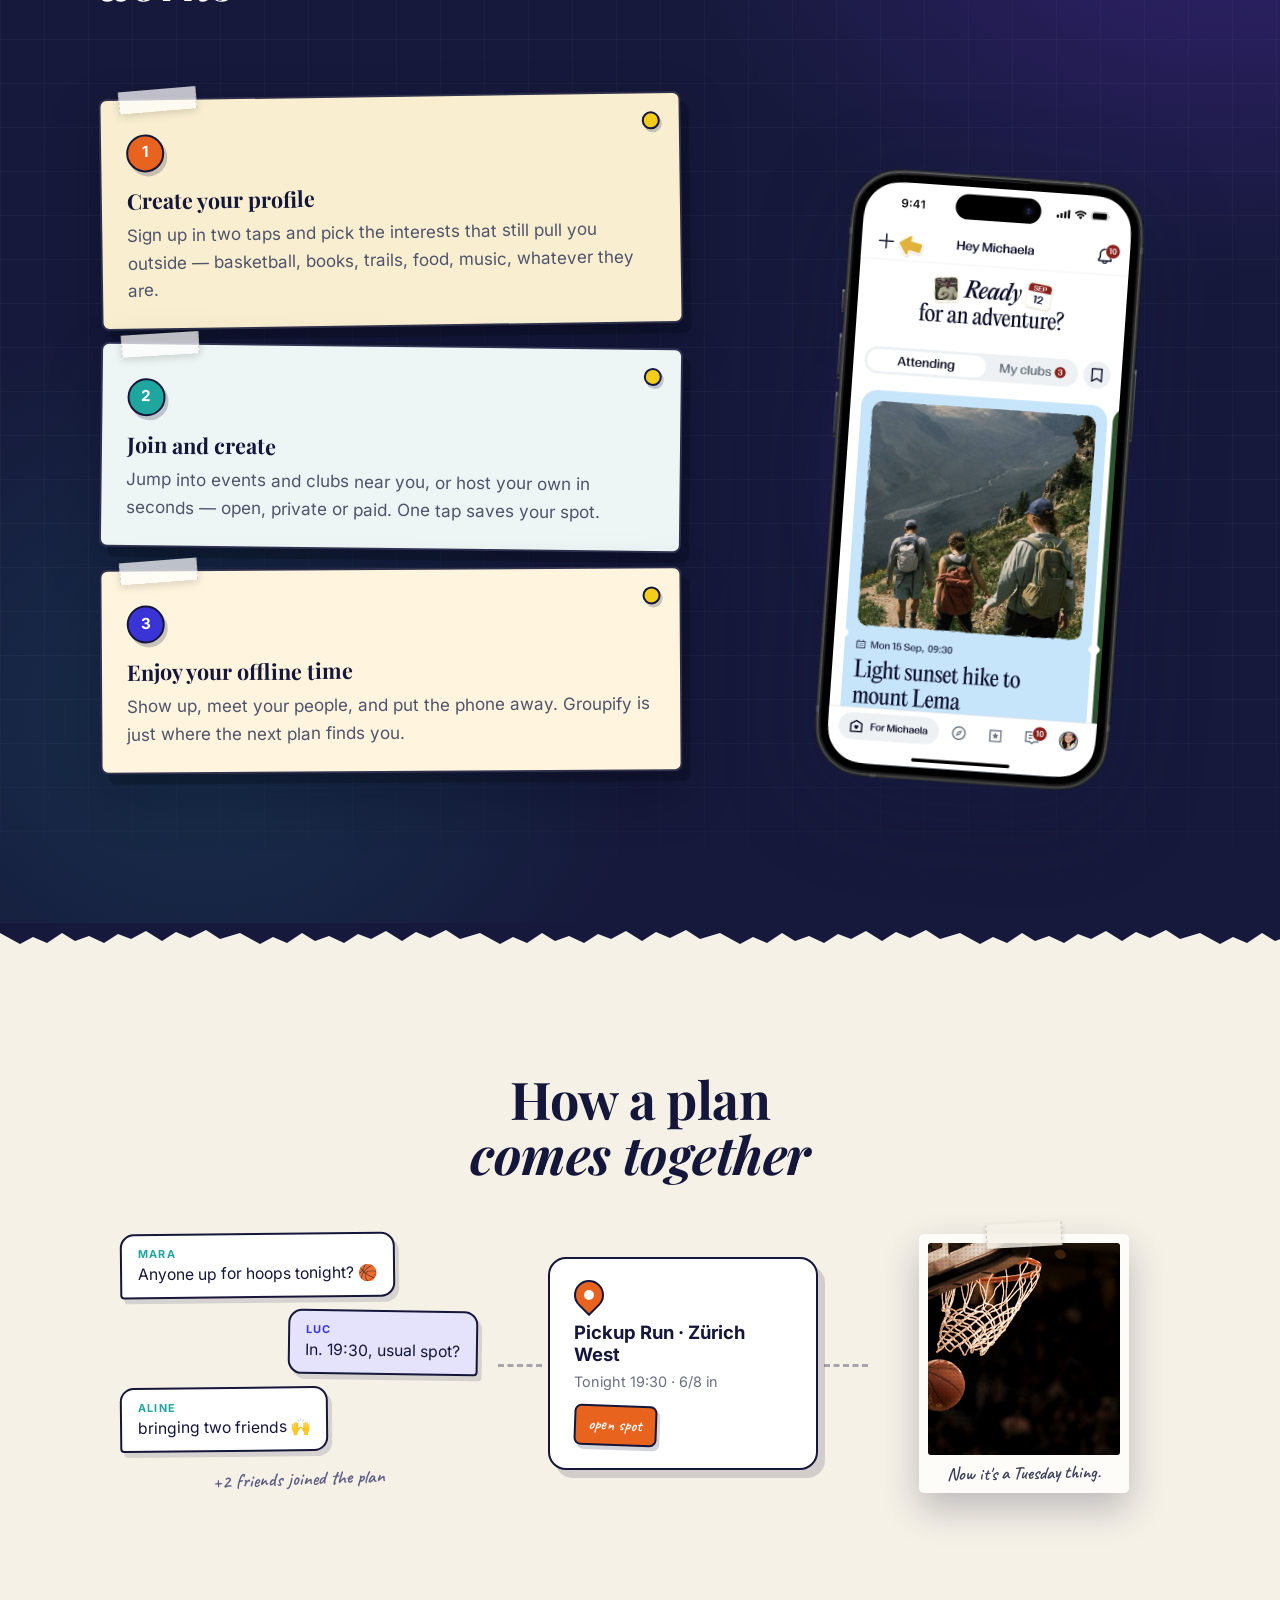
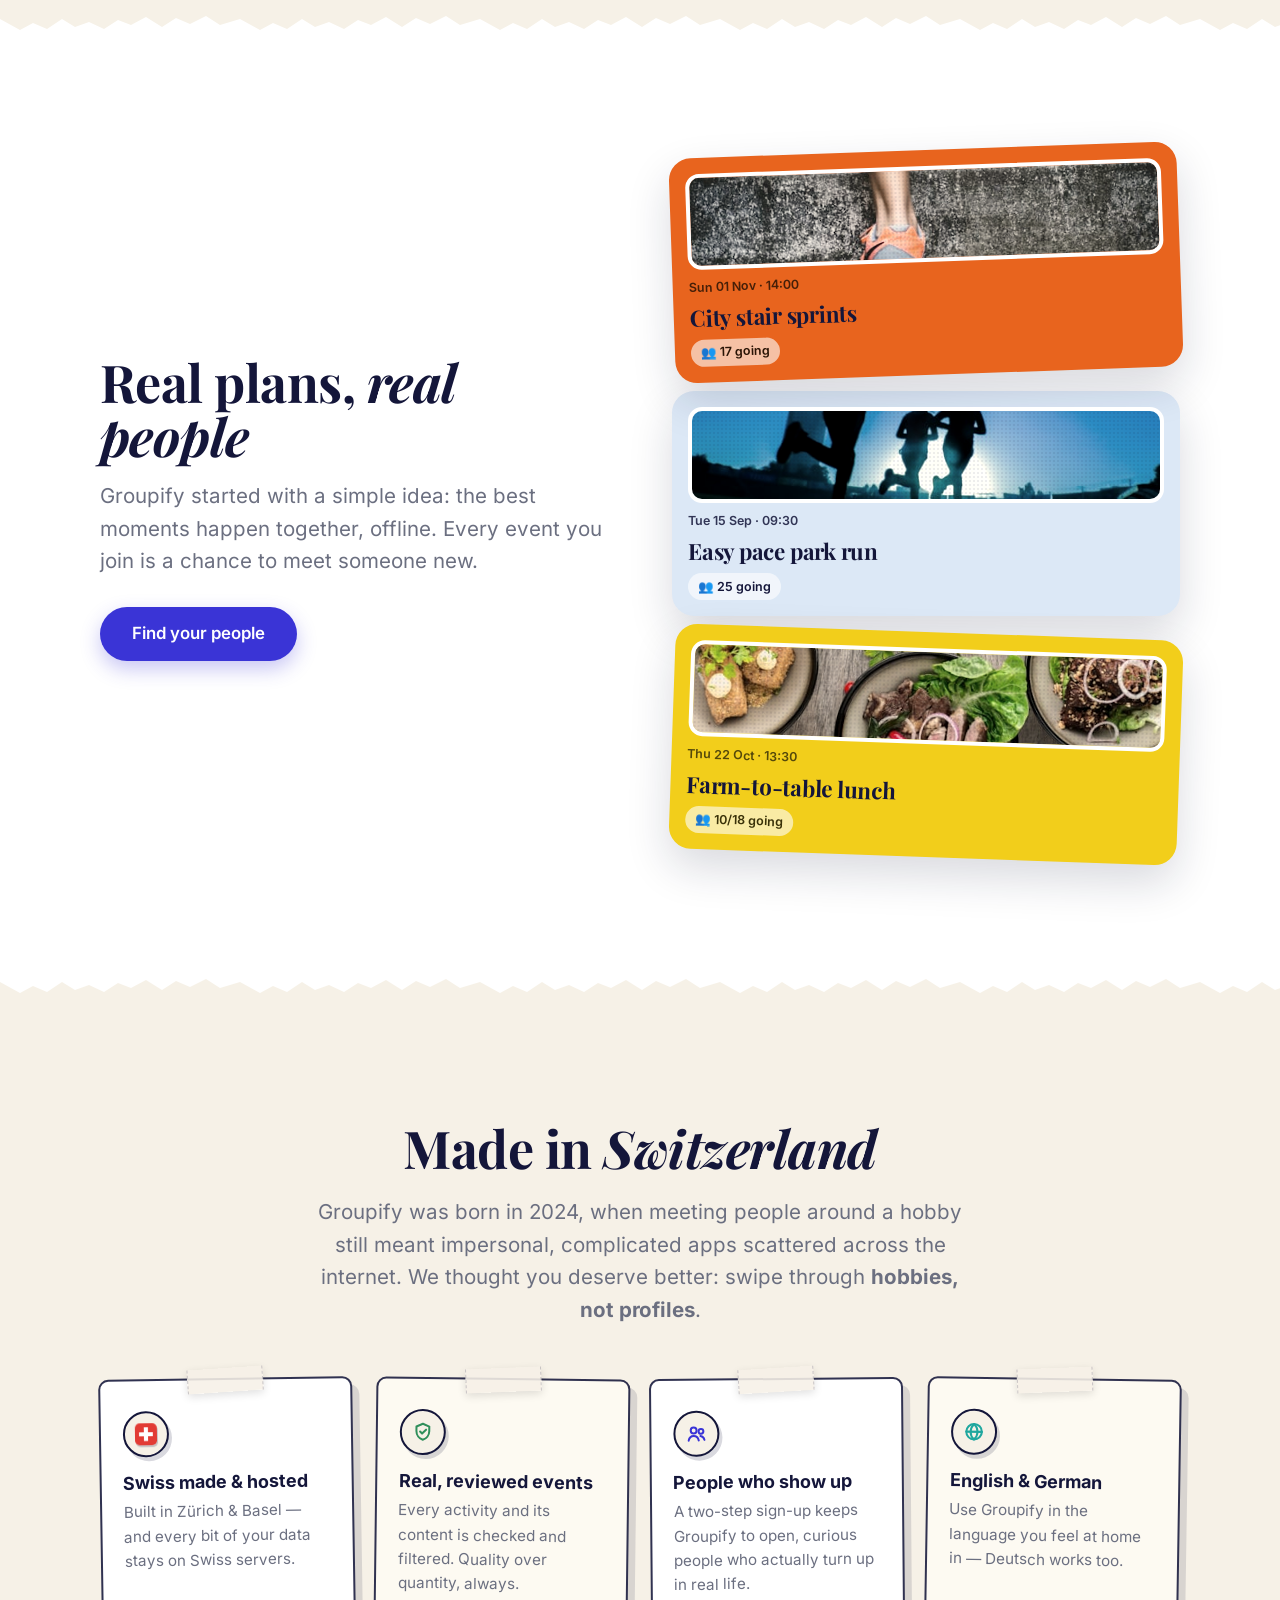
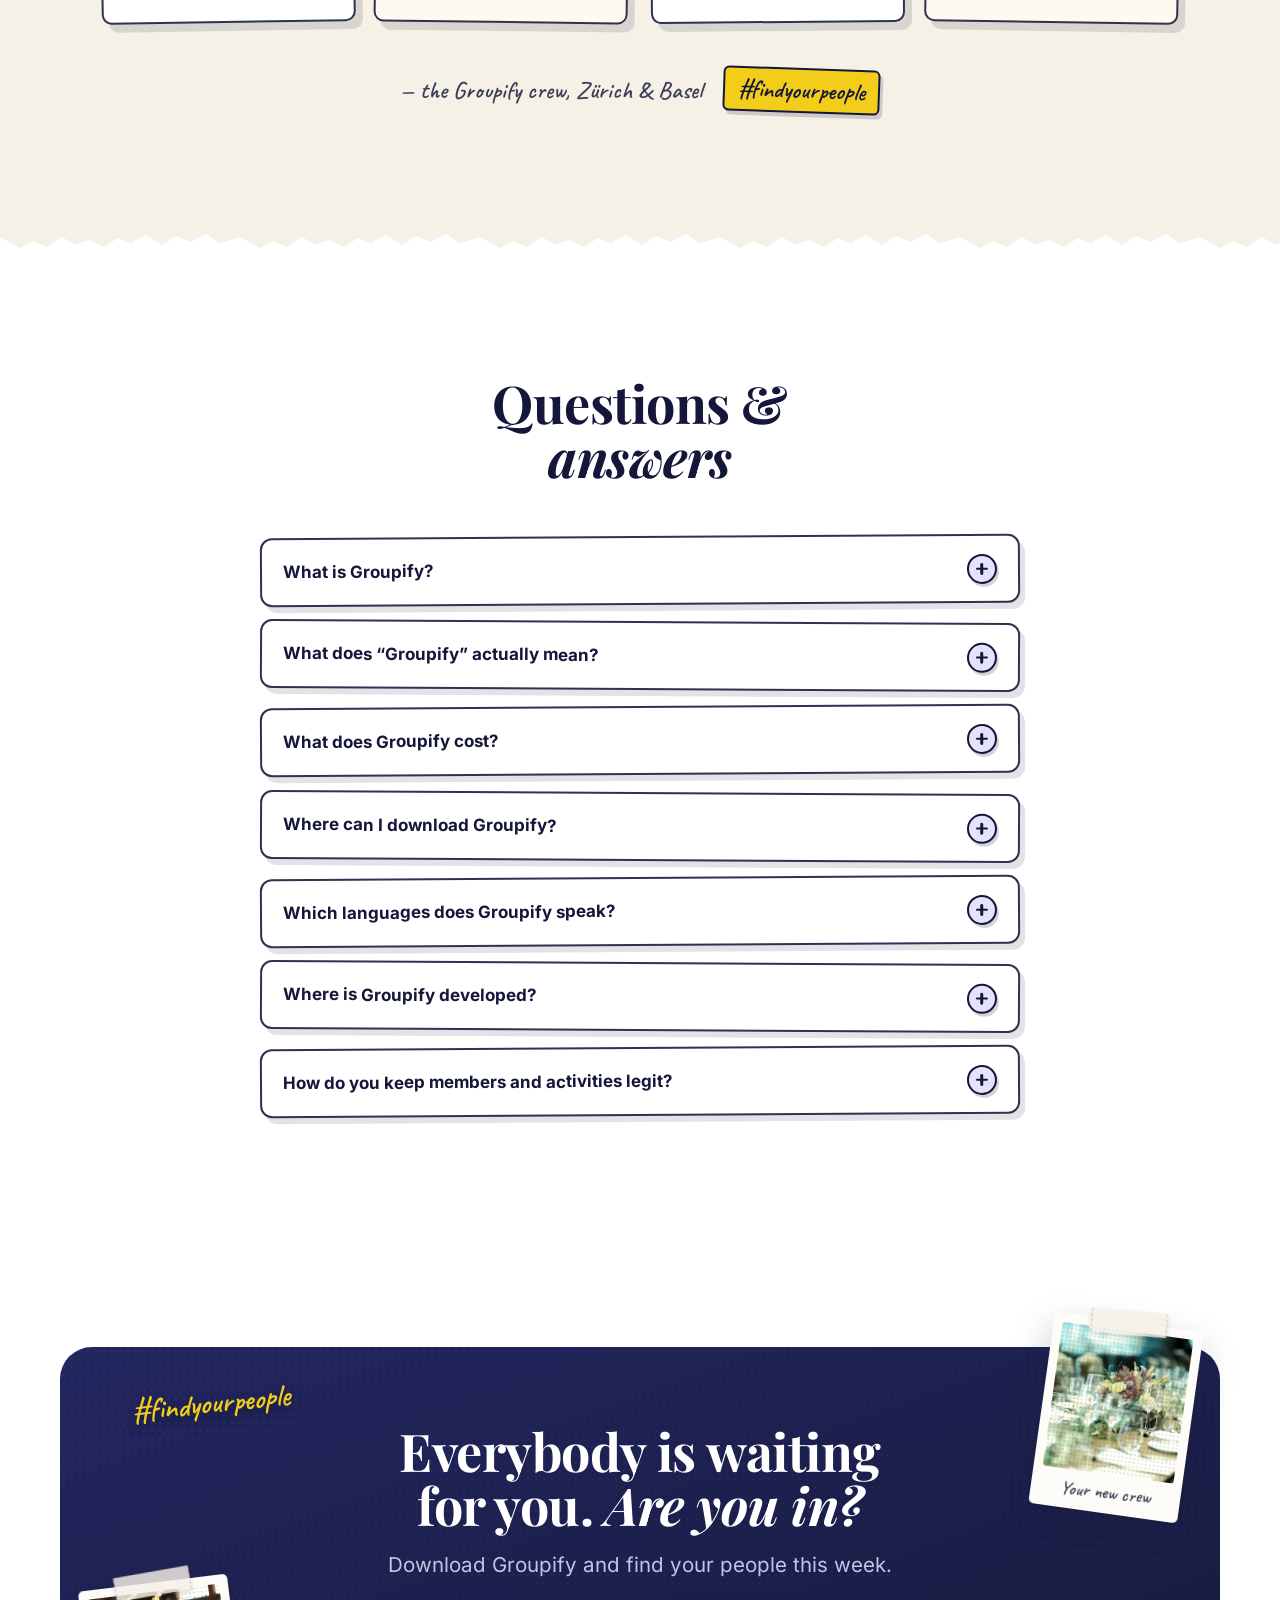
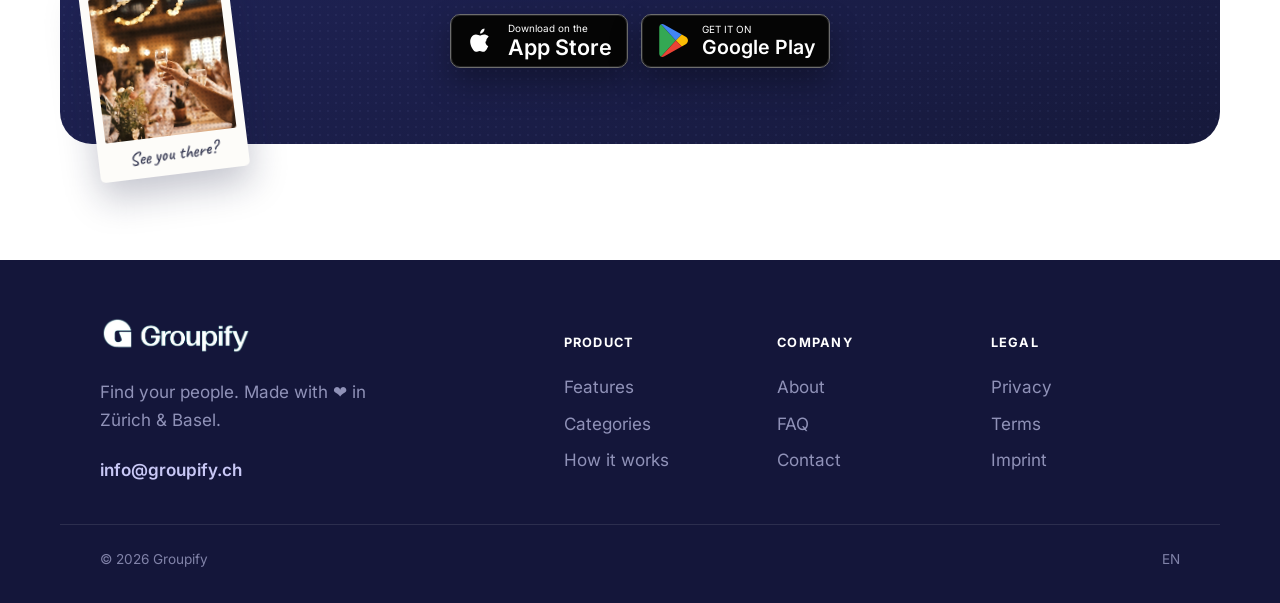
==== commit 1e0b1e92: "Restructure content: features order, AI chat, paid/private events - Reorder features to Events, Club" ====
--- a/index.html
+++ b/index.html
@@ -165,9 +165,9 @@
     </a>
     <nav class="main-nav" id="menu" aria-label="Primary">
       <a href="#features">Features</a>
+      <a href="#clubs">Clubs</a>
+      <a href="#how">How it works</a>
       <a href="#categories">Categories</a>
-      <a href="#how">How it works</a>
-      <a href="#community">Community</a>
       <a href="#faq">FAQ</a>
     </nav>
     <div class="header-actions">
@@ -188,7 +188,6 @@
     <div class="hero__bg" aria-hidden="true"><span class="hero__dots"></span></div>
     <div class="container hero__inner">
       <div class="hero__copy">
-        <span class="eyebrow eyebrow--light">Your city is making plans</span>
         <h1 class="hero__title">
           Find<br>
           <span class="rotator"><em data-rotate>your people</em></span>
@@ -260,16 +259,124 @@
   <section class="features" id="features">
     <div class="container">
       <header class="section-head reveal" data-reveal>
-        <span class="eyebrow">Everything in one app</span>
         <h2 class="section-title">A whole scene, <em>in your pocket</em></h2>
       </header>
 
-      <!-- Feature 1: Discover map -->
+      <!-- Feature 1: Events -->
       <div class="feature reveal" data-reveal>
         <div class="feature__text">
-          <span class="pill-tag" style="--c:var(--primary);--bg:var(--primary-soft)">Discover</span>
+          <span class="pill-tag" style="--c:var(--orange);--bg:var(--orange-soft)">Events</span>
+          <h3>Host or join, effortlessly</h3>
+          <p>Create an event in seconds, manage guests, and approve requests. Keep it open, invite-only or paid — from a free park run to a CHF 5 grill &amp; chill or a private poker night.</p>
+          <ul class="ticks">
+            <li>One-tap RSVP &amp; guest lists</li>
+            <li>Open, private or paid events</li>
+            <li>Beautiful, color-coded cards</li>
+          </ul>
+        </div>
+        <figure class="feature__media">
+          <span class="blob" style="--c:var(--orange-soft)"></span>
+          <div class="phone reveal" data-reveal>
+            <img src="HandyBilder/web/hosted-events.png" alt="Your hosted events — colorful event cards" loading="lazy" decoding="async">
+          </div>
+          <aside class="ticket ticket--yellow ticket--sm" data-parallax="0.06" aria-hidden="true">
+            <div class="ticket__in">
+              <div class="ticket__ph"><img src="assets/photos/lake-sup.jpg" alt="" loading="lazy" decoding="async"></div>
+              <div class="ticket__body">
+                <span class="ticket__meta">
+                  <svg viewBox="0 0 24 24" aria-hidden="true"><rect x="3.5" y="5" width="17" height="16" rx="3"/><path d="M3.5 10h17M8 2.5V6M16 2.5V6"/></svg>
+                  Sat 25 Jul, 06:30
+                </span>
+                <strong class="ticket__title">Lake SUP sunrise</strong>
+                <span class="ticket__meta">
+                  <svg viewBox="0 0 24 24" aria-hidden="true"><path d="M12.5 3.5H19A1.5 1.5 0 0 1 20.5 5v6.5a2 2 0 0 1-.6 1.4l-6.5 6.5a2 2 0 0 1-2.8 0l-5.5-5.5a2 2 0 0 1 0-2.8l6.5-6.5a2 2 0 0 1 1.4-.6z"/><circle cx="15.5" cy="8.5" r="1.3"/></svg>
+                  CHF 5 · paid
+                </span>
+                <span class="ticket__att">
+                  <svg viewBox="0 0 24 24" aria-hidden="true"><circle cx="9" cy="8" r="3"/><path d="M4 19c.5-2.8 2.5-4.5 5-4.5s4.5 1.7 5 4.5"/><path d="M15.5 5.6a3 3 0 0 1 0 5M16.6 14.8c2 .4 3.2 1.9 3.6 4"/></svg>
+                  8
+                </span>
+              </div>
+              <span class="ticket__stub">Admit all</span>
+            </div>
+          </aside>
+        </figure>
+      </div>
+
+      <!-- Feature 2: Clubs -->
+      <div class="feature feature--reverse reveal" data-reveal>
+        <div class="feature__text">
+          <span class="pill-tag" style="--c:var(--green);--bg:var(--green-soft)">Clubs</span>
+          <h3>Find your club</h3>
+          <p>Join clubs built around your interests and keep the momentum going between events. Runners, readers, makers — there's a group for you.</p>
+          <ul class="ticks">
+            <li>Recommended clubs for your interests</li>
+            <li>See which friends already joined</li>
+            <li>Members, chat &amp; upcoming events</li>
+          </ul>
+        </div>
+        <figure class="feature__media">
+          <span class="blob" style="--c:var(--green-soft)"></span>
+          <div class="phone reveal" data-reveal>
+            <img src="HandyBilder/web/clubs.png" alt="Recommended clubs to join" loading="lazy" decoding="async">
+          </div>
+          <aside class="ticket ticket--green ticket--sm" data-parallax="0.05" aria-hidden="true">
+            <div class="ticket__in">
+              <div class="ticket__ph"><img src="assets/photos/book-club.jpg" alt="" loading="lazy" decoding="async"></div>
+              <div class="ticket__body">
+                <span class="ticket__meta">
+                  <svg viewBox="0 0 24 24" aria-hidden="true"><rect x="3.5" y="5" width="17" height="16" rx="3"/><path d="M3.5 10h17M8 2.5V6M16 2.5V6"/></svg>
+                  Sun 26 Jul, 10:00
+                </span>
+                <strong class="ticket__title">Silent book club</strong>
+                <span class="ticket__meta">
+                  <svg viewBox="0 0 24 24" aria-hidden="true"><rect x="5" y="11" width="14" height="9.5" rx="2.5"/><path d="M8 11V7.5a4 4 0 0 1 8 0V11"/></svg>
+                  Private club
+                </span>
+                <span class="ticket__att">
+                  <svg viewBox="0 0 24 24" aria-hidden="true"><circle cx="9" cy="8" r="3"/><path d="M4 19c.5-2.8 2.5-4.5 5-4.5s4.5 1.7 5 4.5"/><path d="M15.5 5.6a3 3 0 0 1 0 5M16.6 14.8c2 .4 3.2 1.9 3.6 4"/></svg>
+                  9
+                </span>
+              </div>
+              <span class="ticket__stub">Members</span>
+            </div>
+          </aside>
+        </figure>
+      </div>
+
+      <!-- Feature 3: Chat (feed, group chats & Groupify AI) -->
+      <div class="feature reveal" data-reveal>
+        <div class="feature__text">
+          <span class="pill-tag" style="--c:var(--purple);--bg:var(--purple-soft)">Chat</span>
+          <h3>Stay in the loop</h3>
+          <p>A social feed for your clubs and events, plus group chats to plan the details — and <strong>Groupify AI</strong>, your in-app assistant for plan ideas, icebreakers and what to do next.</p>
+          <ul class="ticks">
+            <li>Event, club &amp; direct messages</li>
+            <li>Groupify AI chat, built right in</li>
+            <li>Posts, photos &amp; reactions</li>
+          </ul>
+        </div>
+        <figure class="feature__media">
+          <span class="blob" style="--c:var(--purple-soft)"></span>
+          <div class="phone reveal" data-reveal>
+            <img src="HandyBilder/web/social-feed.png" alt="Social feed with posts from your clubs" loading="lazy" decoding="async">
+          </div>
+          <figure class="polaroid polaroid--br" style="--rot:8deg" data-parallax="0.07">
+            <span class="polaroid__tape"></span>
+            <div class="polaroid__ph" style="--tint:rgba(106,52,214,.28)">
+              <img src="assets/photos/friends-table.jpg" alt="Friends laughing around a table" loading="lazy" decoding="async">
+            </div>
+            <figcaption>The after-glow ✨</figcaption>
+          </figure>
+        </figure>
+      </div>
+
+      <!-- Feature 4: Map / Discover -->
+      <div class="feature feature--reverse reveal" data-reveal>
+        <div class="feature__text">
+          <span class="pill-tag" style="--c:var(--primary);--bg:var(--primary-soft)">Map</span>
           <h3>Your city, on a map</h3>
-          <p>Browse a real-time map of events and clubs near you. Tap a pin to preview what's on — cooking classes, hikes, board-game nights and more.</p>
+          <p>Browse a real-time map of events and clubs near you. Tap a pin to preview what's on — cooking classes, hikes, game nights and more.</p>
           <ul class="ticks">
             <li>Filter by interest, date or distance</li>
             <li>Photo pins &amp; live previews</li>
@@ -304,115 +411,6 @@
           </aside>
         </figure>
       </div>
-
-      <!-- Feature 2: Events -->
-      <div class="feature feature--reverse reveal" data-reveal>
-        <div class="feature__text">
-          <span class="pill-tag" style="--c:var(--orange);--bg:var(--orange-soft)">Events</span>
-          <h3>Host or join, effortlessly</h3>
-          <p>Create an event in seconds, manage guests, and approve requests. Or find the perfect thing to do this weekend and grab your spot.</p>
-          <ul class="ticks">
-            <li>One-tap RSVP &amp; guest lists</li>
-            <li>Open or approval-only events</li>
-            <li>Beautiful, color-coded cards</li>
-          </ul>
-        </div>
-        <figure class="feature__media">
-          <span class="blob" style="--c:var(--orange-soft)"></span>
-          <div class="phone reveal" data-reveal>
-            <img src="HandyBilder/web/hosted-events.png" alt="Your hosted events — colorful event cards" loading="lazy" decoding="async">
-          </div>
-          <aside class="ticket ticket--yellow ticket--sm" data-parallax="0.06" aria-hidden="true">
-            <div class="ticket__in">
-              <div class="ticket__ph"><img src="assets/photos/lake-sup.jpg" alt="" loading="lazy" decoding="async"></div>
-              <div class="ticket__body">
-                <span class="ticket__meta">
-                  <svg viewBox="0 0 24 24" aria-hidden="true"><rect x="3.5" y="5" width="17" height="16" rx="3"/><path d="M3.5 10h17M8 2.5V6M16 2.5V6"/></svg>
-                  Sat 25 Jul, 06:30
-                </span>
-                <strong class="ticket__title">Lake SUP sunrise</strong>
-                <span class="ticket__meta">
-                  <svg viewBox="0 0 24 24" aria-hidden="true"><rect x="5" y="11" width="14" height="9.5" rx="2.5"/><path d="M8.5 11V7.5a3.5 3.5 0 0 1 6.8-1.2"/></svg>
-                  Open event
-                </span>
-                <span class="ticket__att">
-                  <svg viewBox="0 0 24 24" aria-hidden="true"><circle cx="9" cy="8" r="3"/><path d="M4 19c.5-2.8 2.5-4.5 5-4.5s4.5 1.7 5 4.5"/><path d="M15.5 5.6a3 3 0 0 1 0 5M16.6 14.8c2 .4 3.2 1.9 3.6 4"/></svg>
-                  8
-                </span>
-              </div>
-              <span class="ticket__stub">Admit all</span>
-            </div>
-          </aside>
-        </figure>
-      </div>
-
-      <!-- Feature 3: Clubs -->
-      <div class="feature reveal" data-reveal>
-        <div class="feature__text">
-          <span class="pill-tag" style="--c:var(--green);--bg:var(--green-soft)">Clubs</span>
-          <h3>Find your community</h3>
-          <p>Join clubs built around your interests and keep the momentum going between events. Runners, readers, makers — there's a group for you.</p>
-          <ul class="ticks">
-            <li>Recommended clubs for your interests</li>
-            <li>See which friends already joined</li>
-            <li>Members, chat &amp; upcoming events</li>
-          </ul>
-        </div>
-        <figure class="feature__media">
-          <span class="blob" style="--c:var(--green-soft)"></span>
-          <div class="phone reveal" data-reveal>
-            <img src="HandyBilder/web/clubs.png" alt="Recommended clubs to join" loading="lazy" decoding="async">
-          </div>
-          <aside class="ticket ticket--green ticket--sm" data-parallax="0.05" aria-hidden="true">
-            <div class="ticket__in">
-              <div class="ticket__ph"><img src="assets/photos/book-club.jpg" alt="" loading="lazy" decoding="async"></div>
-              <div class="ticket__body">
-                <span class="ticket__meta">
-                  <svg viewBox="0 0 24 24" aria-hidden="true"><rect x="3.5" y="5" width="17" height="16" rx="3"/><path d="M3.5 10h17M8 2.5V6M16 2.5V6"/></svg>
-                  Sun 26 Jul, 10:00
-                </span>
-                <strong class="ticket__title">Silent book club</strong>
-                <span class="ticket__meta">
-                  <svg viewBox="0 0 24 24" aria-hidden="true"><rect x="5" y="11" width="14" height="9.5" rx="2.5"/><path d="M8.5 11V7.5a3.5 3.5 0 0 1 6.8-1.2"/></svg>
-                  Open event
-                </span>
-                <span class="ticket__att">
-                  <svg viewBox="0 0 24 24" aria-hidden="true"><circle cx="9" cy="8" r="3"/><path d="M4 19c.5-2.8 2.5-4.5 5-4.5s4.5 1.7 5 4.5"/><path d="M15.5 5.6a3 3 0 0 1 0 5M16.6 14.8c2 .4 3.2 1.9 3.6 4"/></svg>
-                  9
-                </span>
-              </div>
-              <span class="ticket__stub">Admit all</span>
-            </div>
-          </aside>
-        </figure>
-      </div>
-
-      <!-- Feature 4: Feed & Chat -->
-      <div class="feature feature--reverse reveal" data-reveal>
-        <div class="feature__text">
-          <span class="pill-tag" style="--c:var(--purple);--bg:var(--purple-soft)">Feed &amp; Chat</span>
-          <h3>Stay in the loop</h3>
-          <p>A social feed for your clubs and events, plus group chats to plan the details. Share the afterglow, post photos, and never miss a moment.</p>
-          <ul class="ticks">
-            <li>Posts, photos &amp; reactions</li>
-            <li>Event, club &amp; direct messages</li>
-            <li>Notifications that actually matter</li>
-          </ul>
-        </div>
-        <figure class="feature__media">
-          <span class="blob" style="--c:var(--purple-soft)"></span>
-          <div class="phone reveal" data-reveal>
-            <img src="HandyBilder/web/social-feed.png" alt="Social feed with posts from your clubs" loading="lazy" decoding="async">
-          </div>
-          <figure class="polaroid polaroid--bl" style="--rot:-8deg" data-parallax="0.07">
-            <span class="polaroid__tape"></span>
-            <div class="polaroid__ph" style="--tint:rgba(106,52,214,.28)">
-              <img src="assets/photos/friends-table.jpg" alt="Friends laughing around a table" loading="lazy" decoding="async">
-            </div>
-            <figcaption>The after-glow ✨</figcaption>
-          </figure>
-        </figure>
-      </div>
     </div>
   </section>
 
@@ -433,30 +431,8 @@
       </div>
       <figcaption>Sunrise yoga</figcaption>
     </figure>
-    <aside class="ticket ticket--teal" data-parallax="0.05" aria-hidden="true">
-      <div class="ticket__in">
-        <div class="ticket__ph"><img src="assets/photos/boulder-session.jpg" alt="" loading="lazy" decoding="async"></div>
-        <div class="ticket__body">
-          <span class="ticket__meta">
-            <svg viewBox="0 0 24 24" aria-hidden="true"><rect x="3.5" y="5" width="17" height="16" rx="3"/><path d="M3.5 10h17M8 2.5V6M16 2.5V6"/></svg>
-            Wed 29 Jul, 18:30
-          </span>
-          <strong class="ticket__title">Boulder &amp; beers</strong>
-          <span class="ticket__meta">
-            <svg viewBox="0 0 24 24" aria-hidden="true"><rect x="5" y="11" width="14" height="9.5" rx="2.5"/><path d="M8.5 11V7.5a3.5 3.5 0 0 1 6.8-1.2"/></svg>
-            Open event
-          </span>
-          <span class="ticket__att">
-            <svg viewBox="0 0 24 24" aria-hidden="true"><circle cx="9" cy="8" r="3"/><path d="M4 19c.5-2.8 2.5-4.5 5-4.5s4.5 1.7 5 4.5"/><path d="M15.5 5.6a3 3 0 0 1 0 5M16.6 14.8c2 .4 3.2 1.9 3.6 4"/></svg>
-            11
-          </span>
-        </div>
-        <span class="ticket__stub">Admit all</span>
-      </div>
-    </aside>
     <div class="container">
       <header class="section-head center reveal" data-reveal>
-        <span class="eyebrow">Whatever you're into</span>
         <h2 class="section-title">Pick your <em>interests</em></h2>
         <p class="lead">Yoga, latte art, SUP on the lake or pickup basketball — Groupify groups people by what they love. Choose a few interests and your city rearranges itself around them.</p>
       </header>
@@ -464,7 +440,7 @@
         <li class="chip" style="--c:var(--yellow)"><span class="chip__ic">✈️</span>Trips</li>
         <li class="chip" style="--c:var(--purple)"><span class="chip__ic">🏃</span>Movement</li>
         <li class="chip" style="--c:var(--red)"><span class="chip__ic">🍔</span>Food &amp; Drinks</li>
-        <li class="chip" style="--c:var(--purple)"><span class="chip__ic">🎲</span>Board games</li>
+        <li class="chip" style="--c:var(--purple)"><span class="chip__ic">🎲</span>Games</li>
         <li class="chip" style="--c:var(--orange)"><span class="chip__ic">✂️</span>Crafts</li>
         <li class="chip" style="--c:#b03a63"><span class="chip__ic">🎭</span>Art &amp; Culture</li>
         <li class="chip" style="--c:var(--royal)"><span class="chip__ic">📖</span>Literature</li>
@@ -486,7 +462,6 @@
   <section class="how" id="how">
     <div class="container">
       <header class="section-head reveal" data-reveal>
-        <span class="eyebrow eyebrow--light">Get going in minutes</span>
         <h2 class="section-title section-title--light">How Groupify <em>works</em></h2>
       </header>
       <div class="how__grid">
@@ -494,20 +469,20 @@
           <li class="step reveal" data-reveal>
             <span class="step__num">1</span>
             <span class="step__pin" aria-hidden="true"></span>
-            <h3>Circle what still gets you outside</h3>
-            <p>Pick interests like you are marking up a flyer on a cafe wall: basketball, books, trails, food, music, whatever still pulls.</p>
+            <h3>Create your profile</h3>
+            <p>Sign up in two taps and pick the interests that still pull you outside — basketball, books, trails, food, music, whatever they are.</p>
           </li>
           <li class="step reveal" data-reveal>
             <span class="step__num">2</span>
             <span class="step__pin" aria-hidden="true"></span>
-            <h3>Choose the plan with a heartbeat</h3>
-            <p>See who is going, what is open, and why it feels worth leaving the house for. One tap saves your place.</p>
+            <h3>Join and create</h3>
+            <p>Jump into events and clubs near you, or host your own in seconds — open, private or paid. One tap saves your spot.</p>
           </li>
           <li class="step reveal" data-reveal>
             <span class="step__num">3</span>
             <span class="step__pin" aria-hidden="true"></span>
-            <h3>Come home with names</h3>
-            <p>The app gets quiet when the evening starts. After that, Groupify is just where the next plan finds you.</p>
+            <h3>Enjoy your offline time</h3>
+            <p>Show up, meet your people, and put the phone away. Groupify is just where the next plan finds you.</p>
           </li>
         </ol>
         <figure class="how__phone reveal" data-reveal>
@@ -522,7 +497,6 @@
   <section class="story" id="story">
     <div class="container">
       <header class="section-head center reveal" data-reveal>
-        <span class="eyebrow">From chat to court</span>
         <h2 class="section-title">How a plan <em>comes together</em></h2>
       </header>
       <div class="story__flow">
@@ -551,10 +525,9 @@
 
   <!-- ===================== COMMUNITY ===================== -->
   <div class="tear tear--cream-on-white" aria-hidden="true"></div>
-  <section class="community" id="community">
+  <section class="community" id="clubs">
     <div class="container community__inner">
       <div class="community__copy reveal" data-reveal>
-        <span class="eyebrow">More than an app</span>
         <h2 class="section-title">Real plans, <em>real people</em></h2>
         <p class="lead">Groupify started with a simple idea: the best moments happen together, offline. Every event you join is a chance to meet someone new.</p>
         <a href="#download" class="btn btn--primary btn--lg">Find your people</a>
@@ -593,7 +566,6 @@
   <section class="about" id="about">
     <div class="container">
       <header class="section-head center reveal" data-reveal>
-        <span class="eyebrow">About Groupify</span>
         <h2 class="section-title">Made in <em>Switzerland</em></h2>
         <p class="lead">Groupify was born in 2024, when meeting people around a hobby still meant impersonal, complicated apps scattered across the internet. We thought you deserve better: swipe through <strong>hobbies, not profiles</strong>.</p>
       </header>
@@ -627,8 +599,8 @@
               <path d="M16.4 14.6c2.3.3 3.8 1.9 4.3 4.2"/>
             </svg>
           </span>
-          <h3>A genuine community</h3>
-          <p>A two-step sign-up keeps Groupify to open, curious people who actually show up.</p>
+          <h3>People who show up</h3>
+          <p>A two-step sign-up keeps Groupify to open, curious people who actually turn up in real life.</p>
         </li>
         <li class="trust__card">
           <span class="trust__ic" aria-hidden="true">
@@ -642,7 +614,7 @@
           <p>Use Groupify in the language you feel at home in — Deutsch works too.</p>
         </li>
       </ul>
-      <p class="about__sign reveal" data-reveal>— the Groupify crew, Zürich &amp; Basel <span class="about__tag">#letsgroupify</span></p>
+      <p class="about__sign reveal" data-reveal>— the Groupify crew, Zürich &amp; Basel <span class="about__tag">#findyourpeople</span></p>
     </div>
   </section>
 
@@ -651,7 +623,6 @@
   <section class="faq" id="faq">
     <div class="container">
       <header class="section-head center reveal" data-reveal>
-        <span class="eyebrow">Good to know</span>
         <h2 class="section-title">Questions &amp; <em>answers</em></h2>
       </header>
       <div class="faq__list reveal" data-reveal data-stagger>
@@ -664,7 +635,7 @@
         <details class="faq__item">
           <summary>What does “Groupify” actually mean?<span class="faq__x" aria-hidden="true"></span></summary>
           <div class="faq__a">
-            <p>It's the English words <em>group</em> and <em>unify</em> smushed together: get together as a group and have a great time — that's the whole idea. #letsgroupify</p>
+            <p>It's the English words <em>group</em> and <em>unify</em> smushed together: get together as a group and have a great time — that's the whole idea. #findyourpeople</p>
           </div>
         </details>
         <details class="faq__item">
@@ -694,7 +665,7 @@
         <details class="faq__item">
           <summary>How do you keep members and activities legit?<span class="faq__x" aria-hidden="true"></span></summary>
           <div class="faq__a">
-            <p>New members go through a two-step sign-up, and every activity is reviewed and filtered. All data is stored in Switzerland (with Cyon in Basel), so your community — and your data — stay in good hands.</p>
+            <p>New members go through a two-step sign-up, and every activity is reviewed and filtered. All data is stored in Switzerland (with Cyon in Basel), so your club — and your data — stay in good hands.</p>
           </div>
         </details>
       </div>
@@ -705,7 +676,7 @@
   <section class="download" id="download">
     <div class="container download__inner">
       <span class="download__dots" aria-hidden="true"></span>
-      <span class="download__tag" aria-hidden="true">#letsgroupify</span>
+      <span class="download__tag" aria-hidden="true">#findyourpeople</span>
       <figure class="polaroid polaroid--dl" aria-hidden="true">
         <span class="polaroid__tape"></span>
         <div class="polaroid__ph" style="--tint:rgba(232,100,30,.28)">
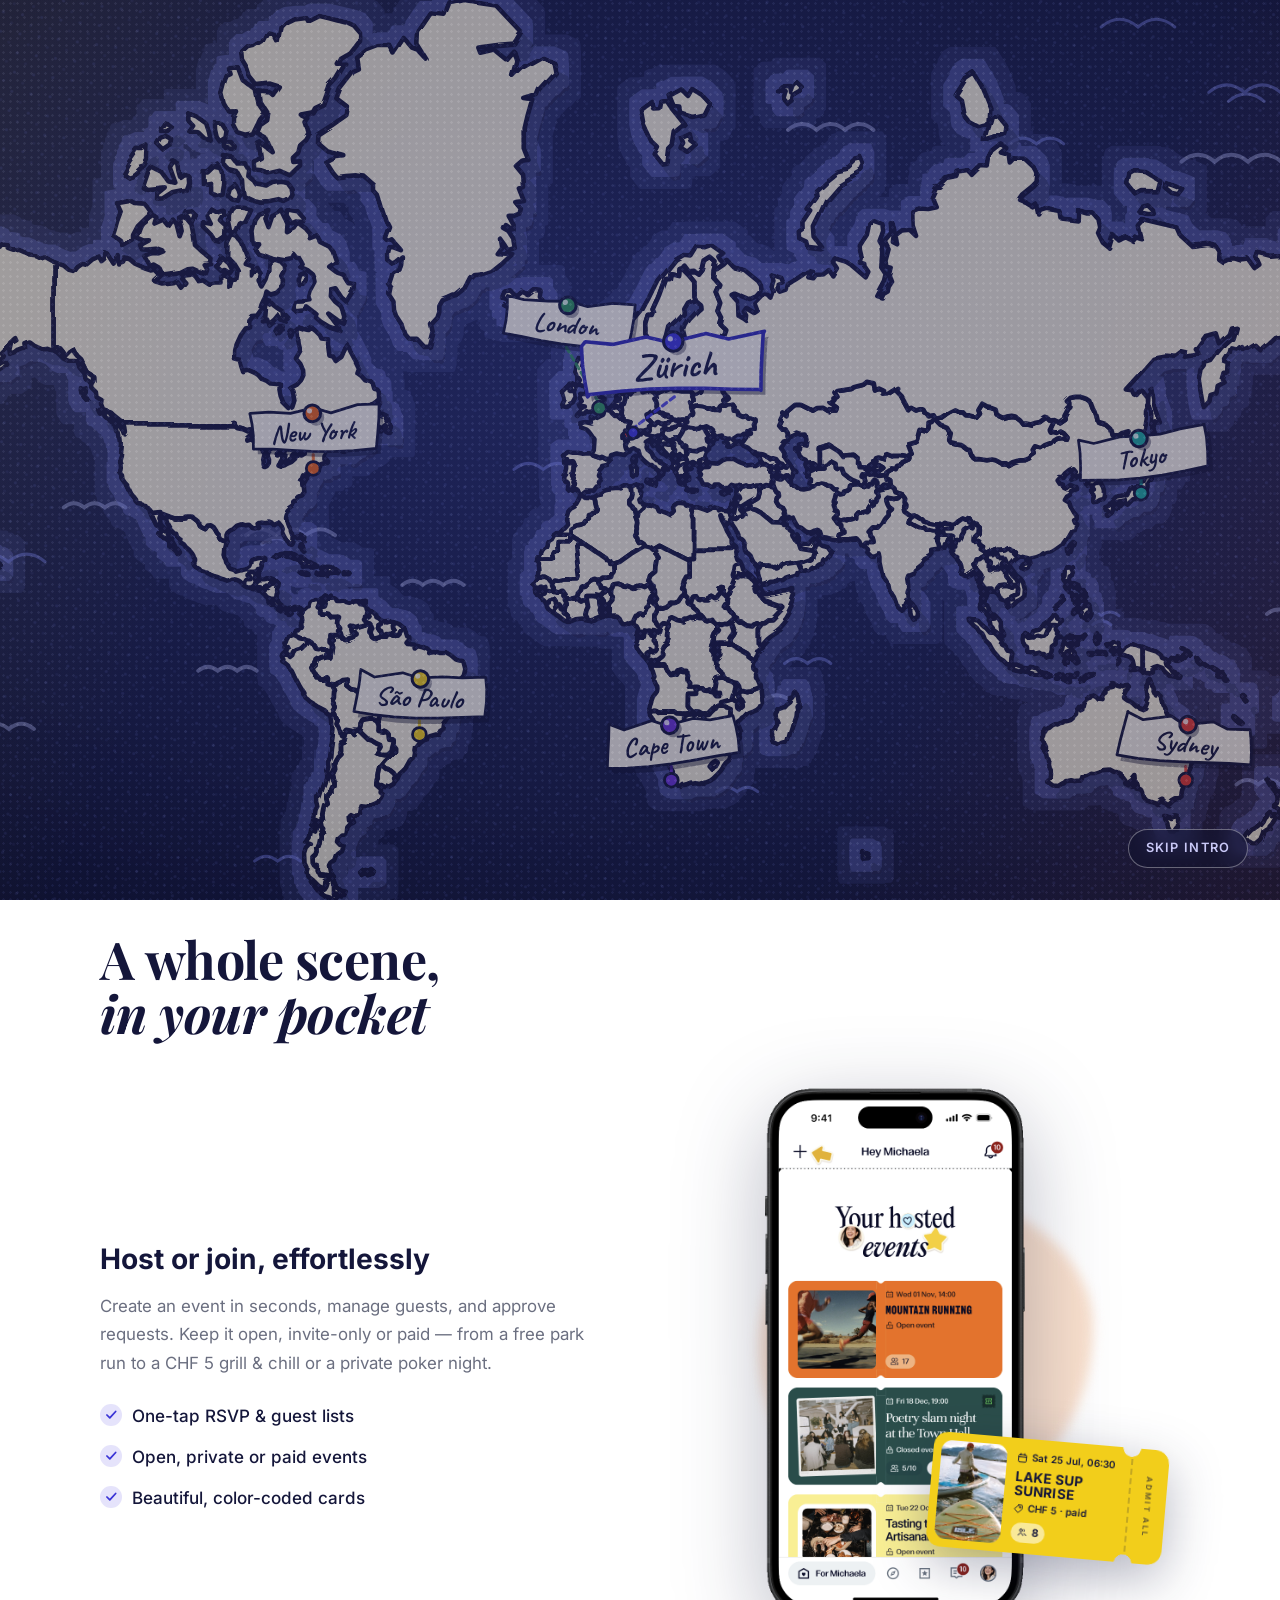
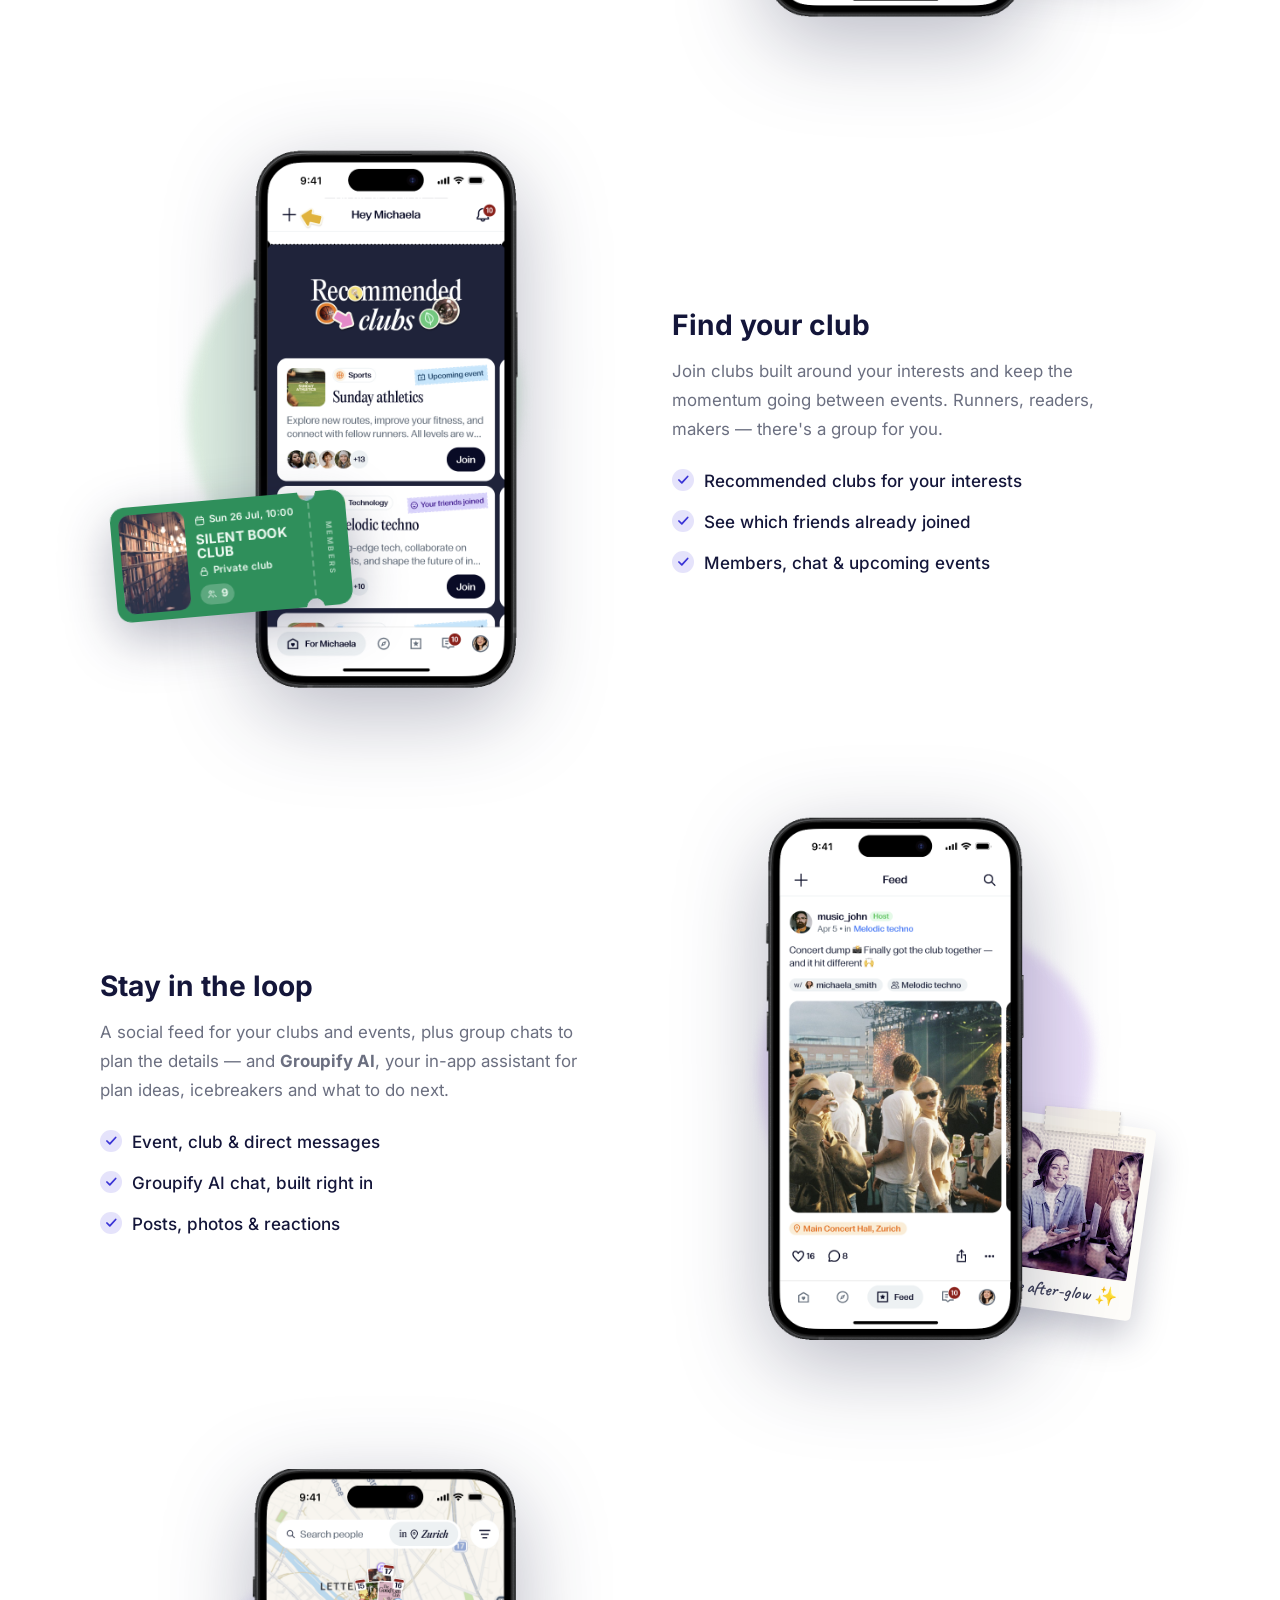
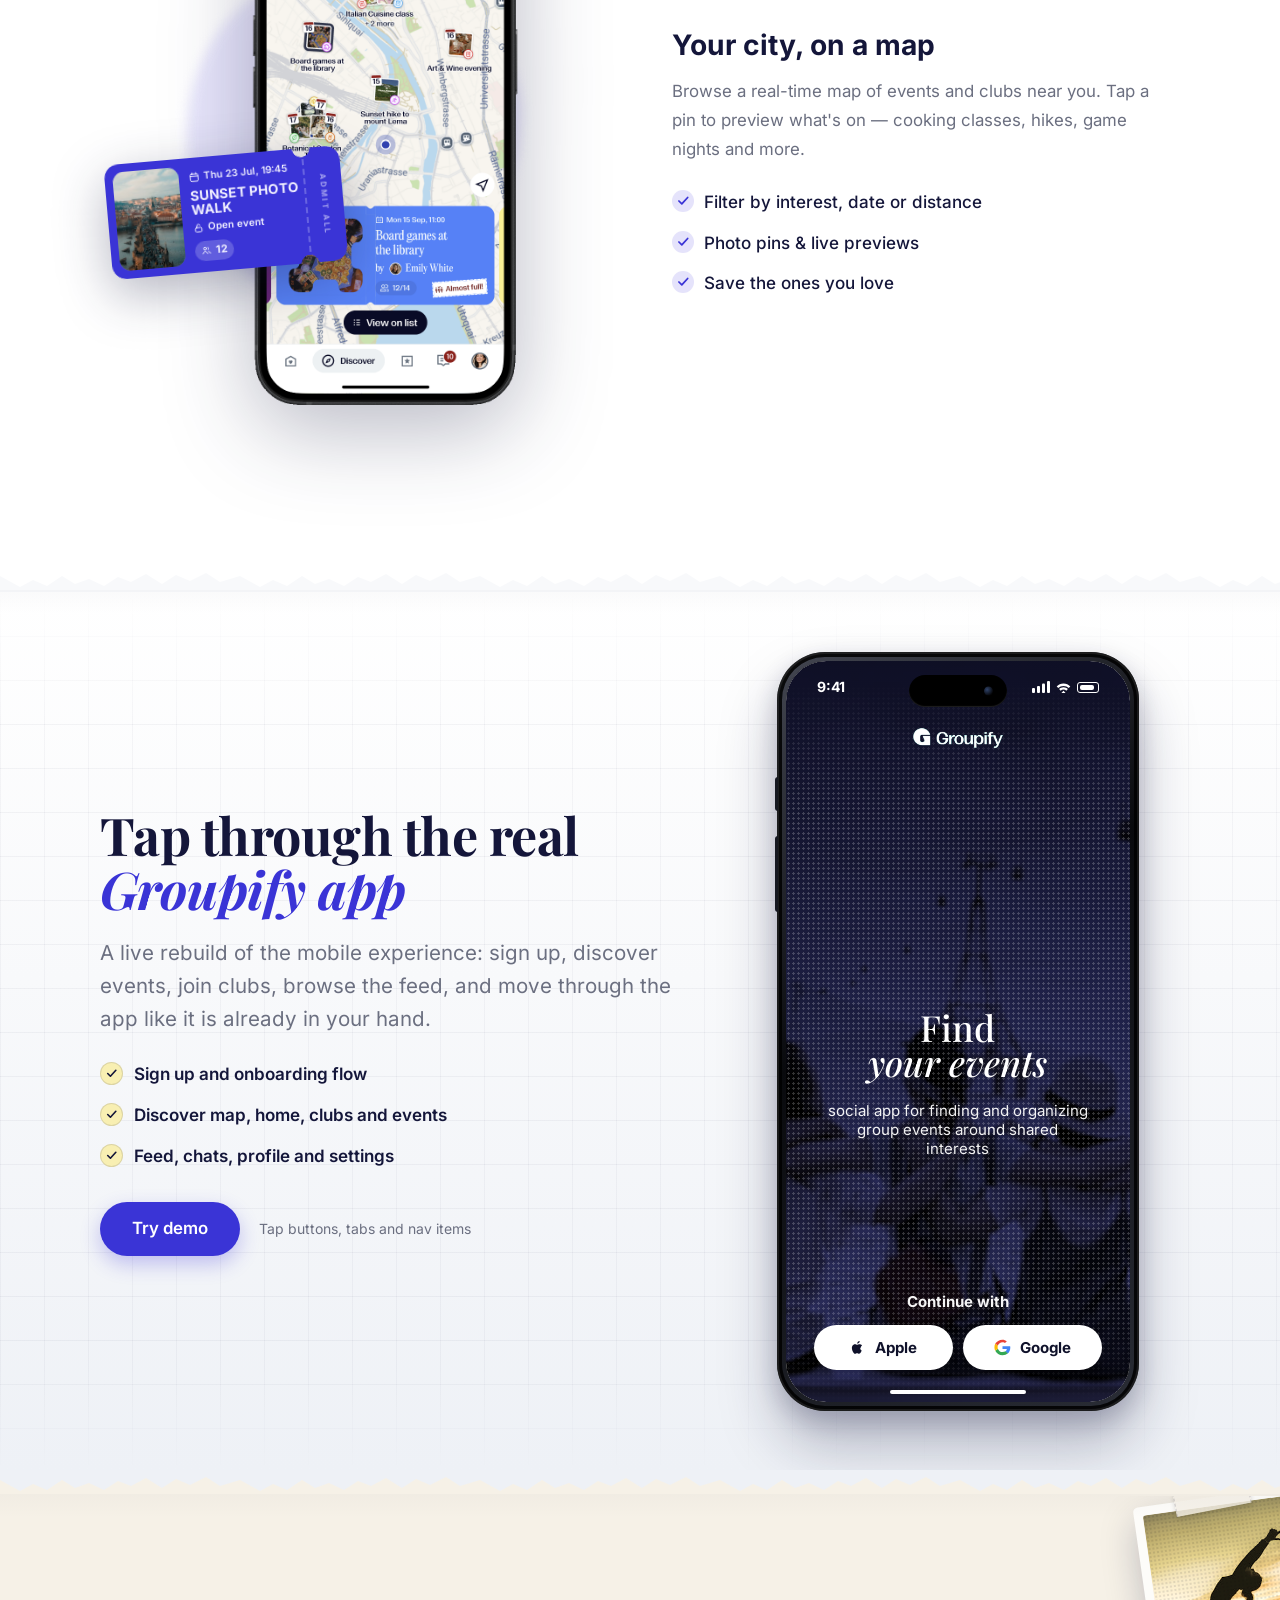
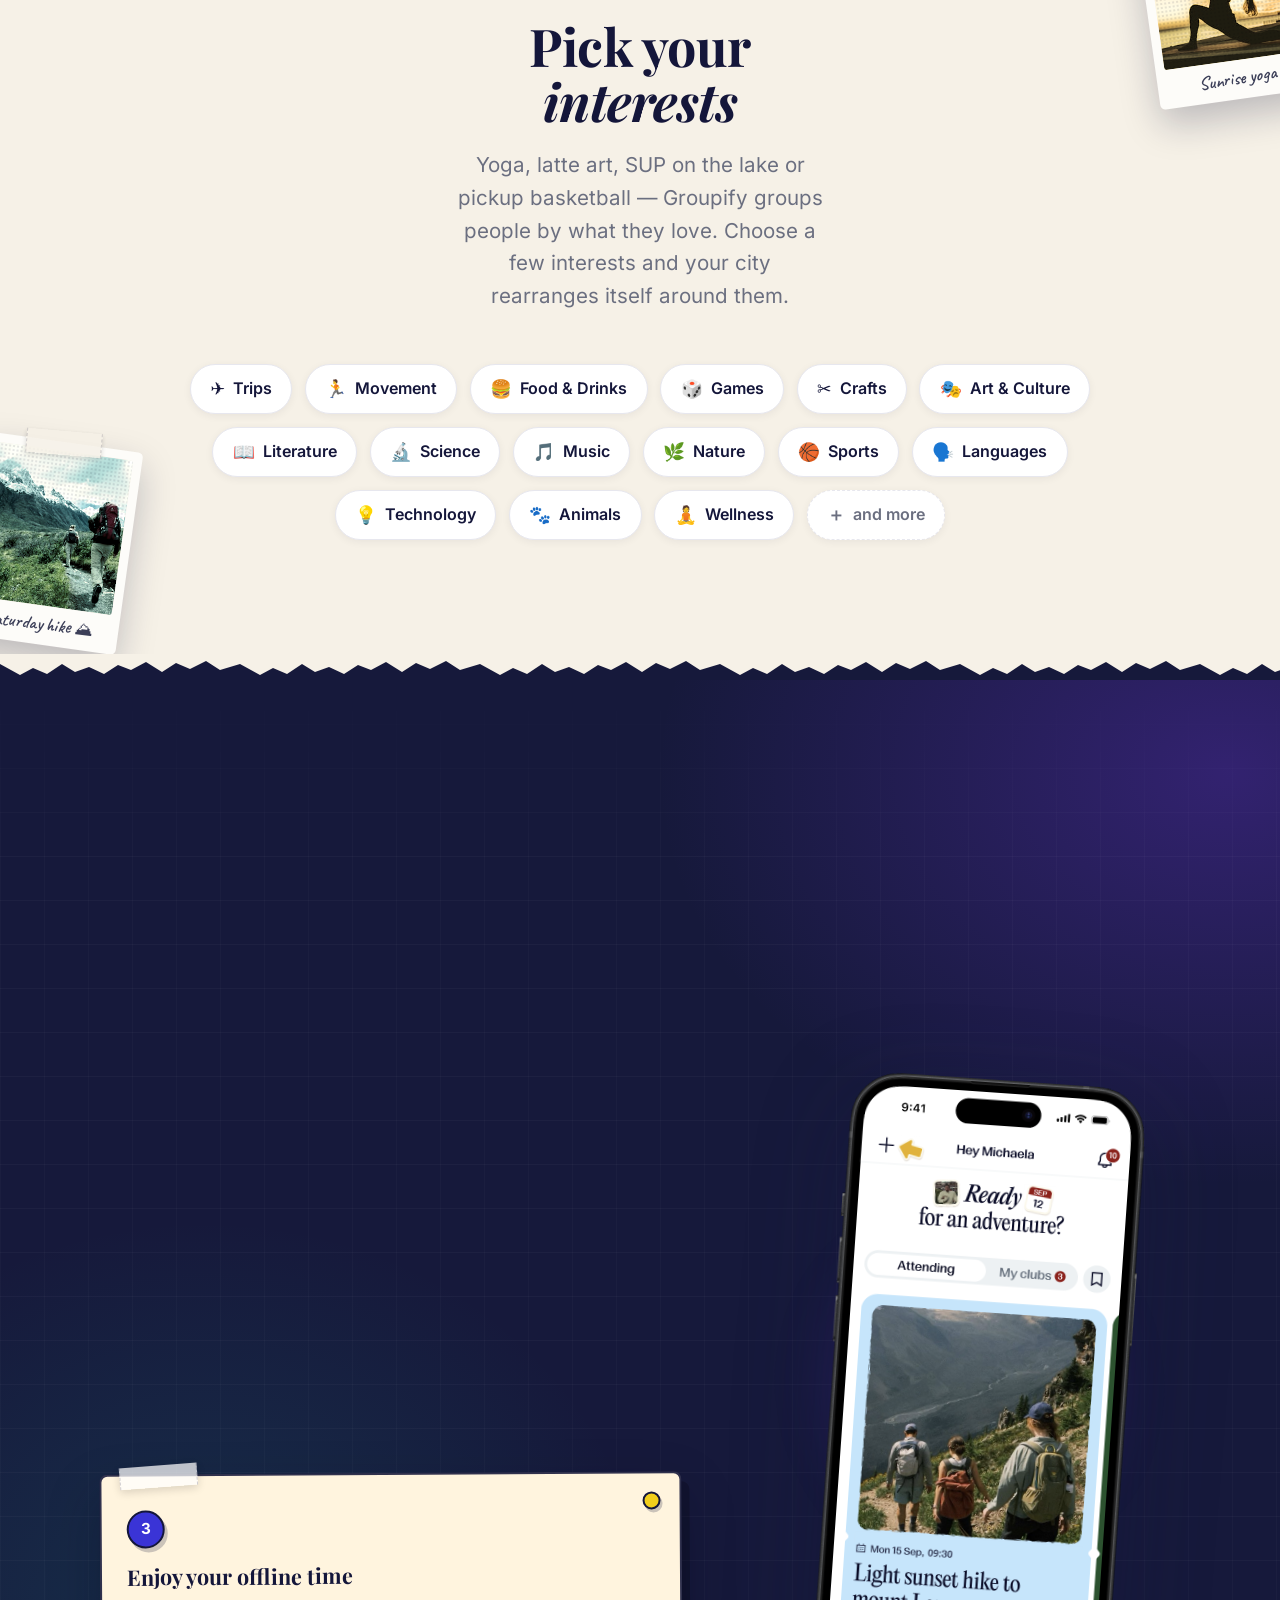
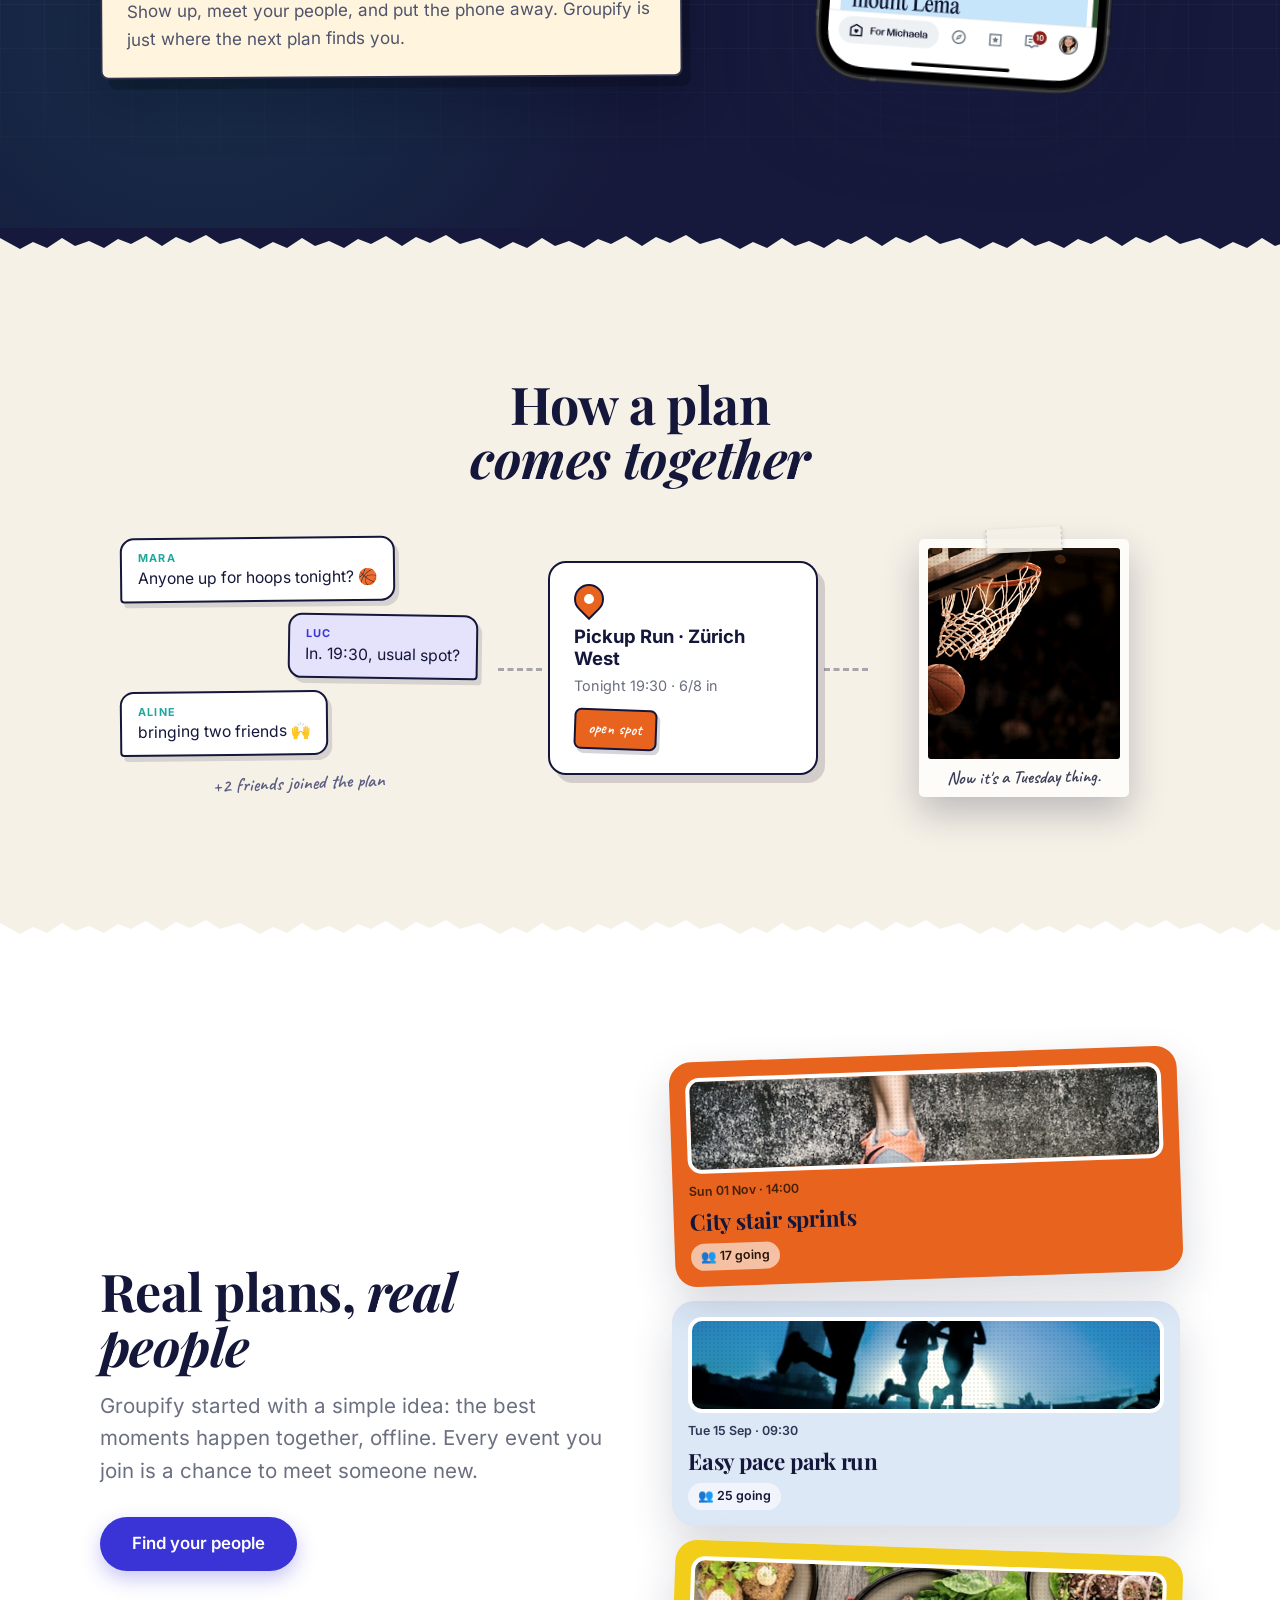
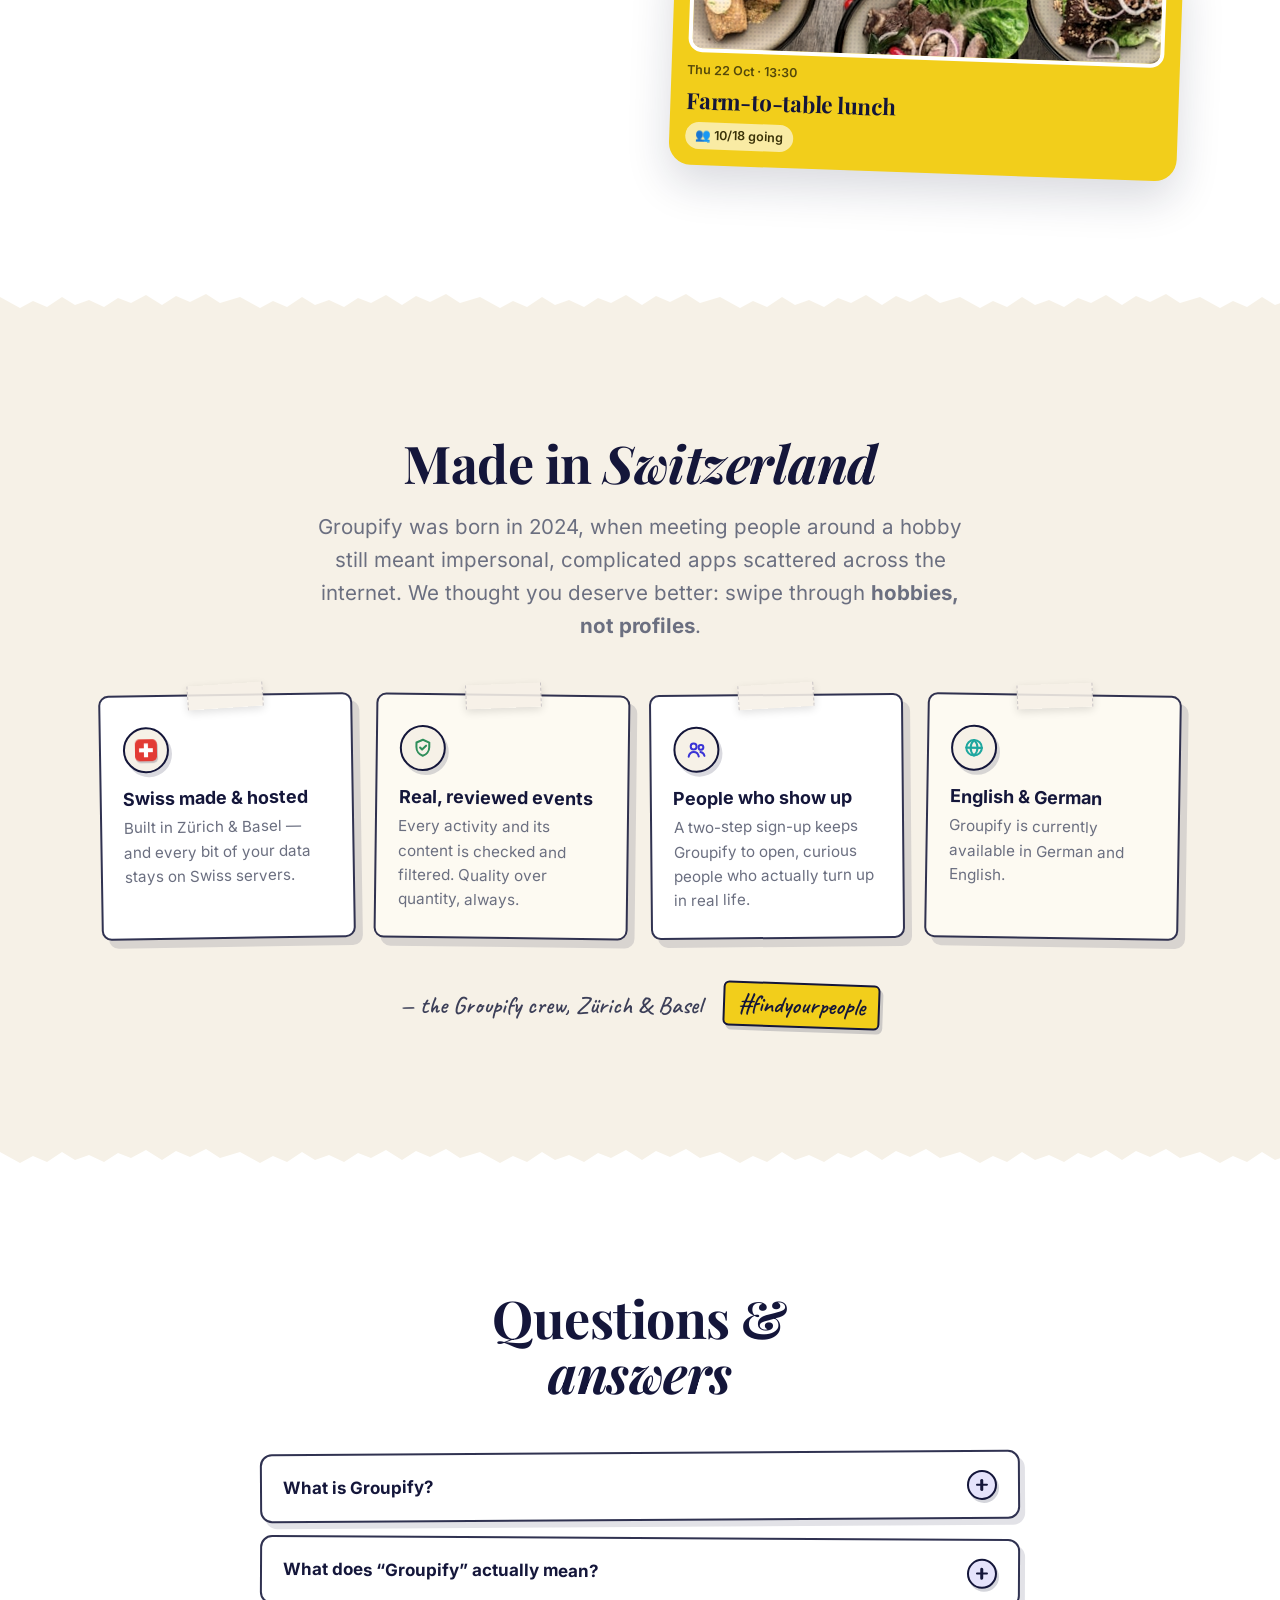
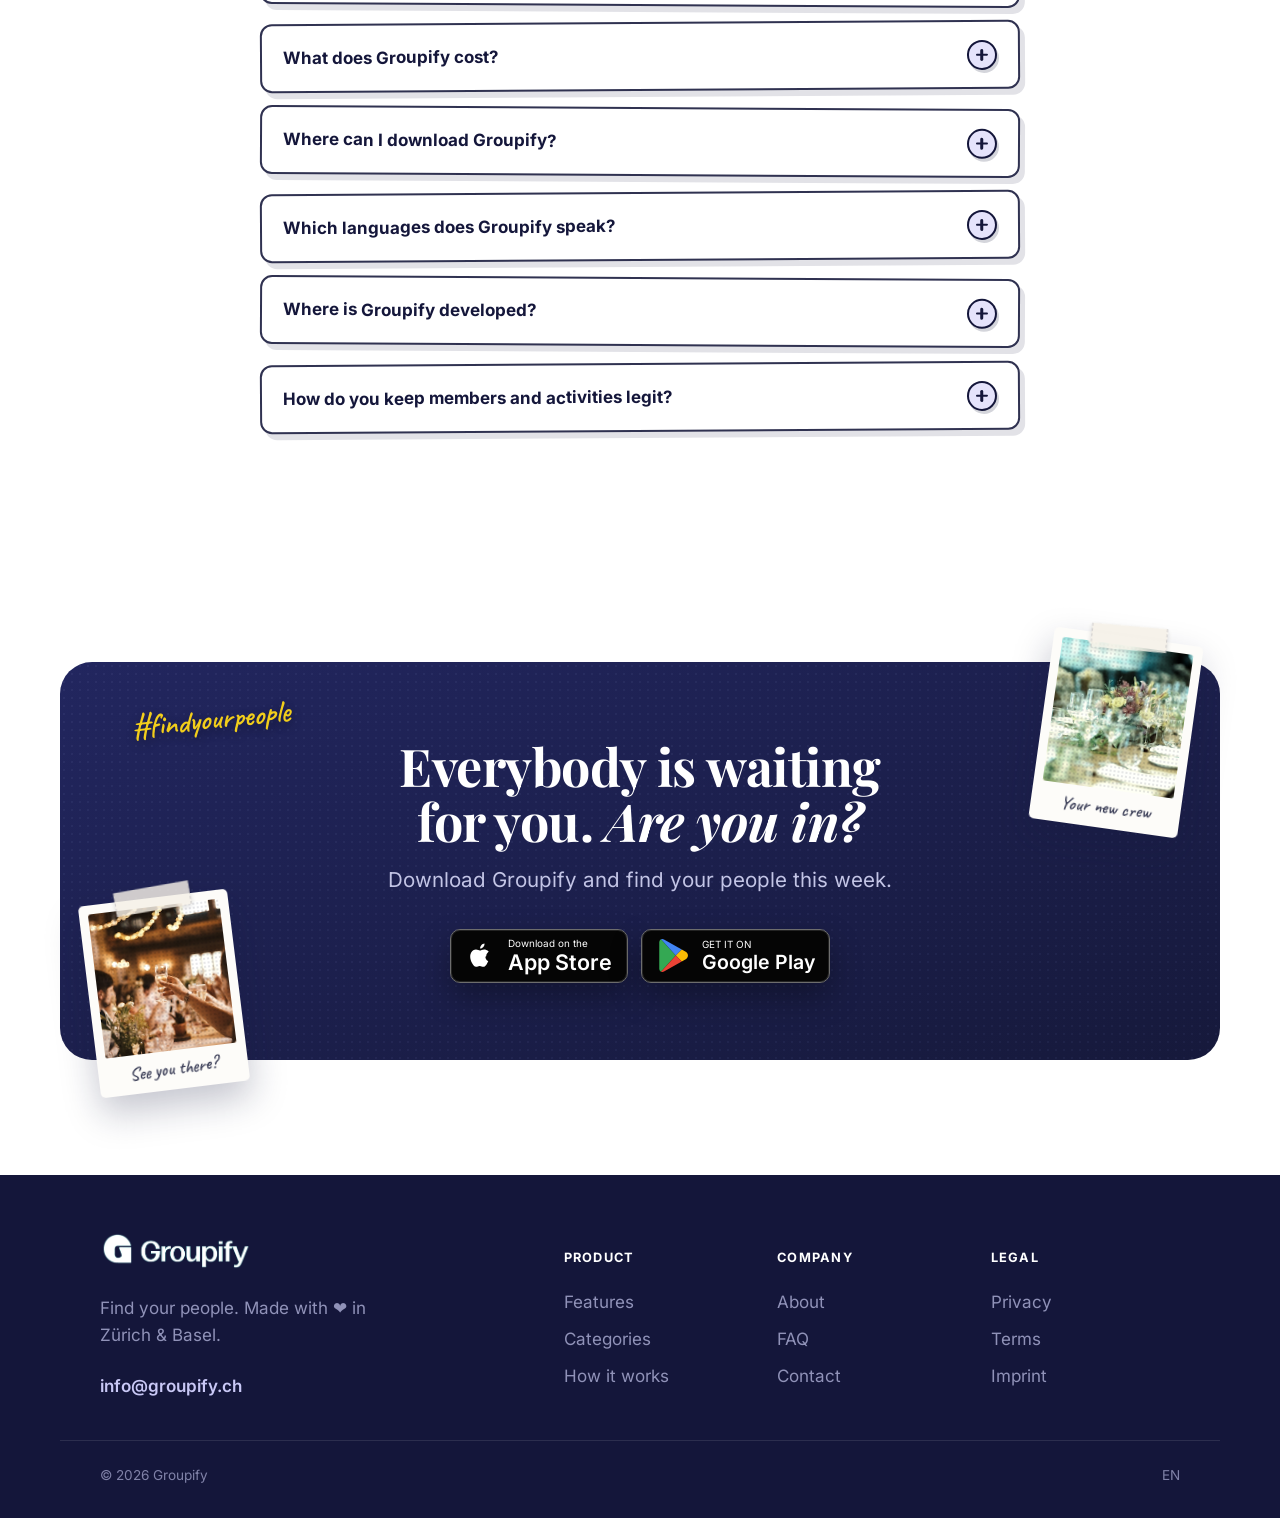
==== commit 72c3c862: "Polish interactive app preview" ====
--- a/index.html
+++ b/index.html
@@ -25,8 +25,9 @@
 <link rel="preload" href="assets/fonts/inter-400.woff2" as="font" type="font/woff2" crossorigin>
 <link rel="stylesheet" href="assets/fonts/fonts.css?v=secure-20260706">
 <link rel="stylesheet" href="styles/theme.css">
-<link rel="stylesheet" href="styles/main.css?v=polish-20260707">
+<link rel="stylesheet" href="styles/main.css?v=spacing-20260710c">
 <link rel="stylesheet" href="styles/cinema.css?v=polish-20260707">
+<link rel="stylesheet" href="styles/app-demo.css?v=live-preview-20260710e">
 </head>
 <body>
 
@@ -165,6 +166,7 @@
     </a>
     <nav class="main-nav" id="menu" aria-label="Primary">
       <a href="#features">Features</a>
+      <a href="#app-preview">Preview</a>
       <a href="#clubs">Clubs</a>
       <a href="#how">How it works</a>
       <a href="#categories">Categories</a>
@@ -265,7 +267,6 @@
       <!-- Feature 1: Events -->
       <div class="feature reveal" data-reveal>
         <div class="feature__text">
-          <span class="pill-tag" style="--c:var(--orange);--bg:var(--orange-soft)">Events</span>
           <h3>Host or join, effortlessly</h3>
           <p>Create an event in seconds, manage guests, and approve requests. Keep it open, invite-only or paid — from a free park run to a CHF 5 grill &amp; chill or a private poker night.</p>
           <ul class="ticks">
@@ -306,7 +307,6 @@
       <!-- Feature 2: Clubs -->
       <div class="feature feature--reverse reveal" data-reveal>
         <div class="feature__text">
-          <span class="pill-tag" style="--c:var(--green);--bg:var(--green-soft)">Clubs</span>
           <h3>Find your club</h3>
           <p>Join clubs built around your interests and keep the momentum going between events. Runners, readers, makers — there's a group for you.</p>
           <ul class="ticks">
@@ -347,7 +347,6 @@
       <!-- Feature 3: Chat (feed, group chats & Groupify AI) -->
       <div class="feature reveal" data-reveal>
         <div class="feature__text">
-          <span class="pill-tag" style="--c:var(--purple);--bg:var(--purple-soft)">Chat</span>
           <h3>Stay in the loop</h3>
           <p>A social feed for your clubs and events, plus group chats to plan the details — and <strong>Groupify AI</strong>, your in-app assistant for plan ideas, icebreakers and what to do next.</p>
           <ul class="ticks">
@@ -374,7 +373,6 @@
       <!-- Feature 4: Map / Discover -->
       <div class="feature feature--reverse reveal" data-reveal>
         <div class="feature__text">
-          <span class="pill-tag" style="--c:var(--primary);--bg:var(--primary-soft)">Map</span>
           <h3>Your city, on a map</h3>
           <p>Browse a real-time map of events and clubs near you. Tap a pin to preview what's on — cooking classes, hikes, game nights and more.</p>
           <ul class="ticks">
@@ -414,8 +412,42 @@
     </div>
   </section>
 
+  <!-- ===================== APP PREVIEW (interactive demo) ===================== -->
+  <div class="tear tear--white-on-preview" aria-hidden="true"></div>
+  <section class="app-preview" id="app-preview">
+      <div class="container app-preview__inner">
+      <div class="app-preview__copy reveal" data-reveal>
+        <h2 class="app-preview__title">Tap through the real <em>Groupify app</em></h2>
+        <p class="app-preview__lead">A live rebuild of the mobile experience: sign up, discover events, join clubs, browse the feed, and move through the app like it is already in your hand.</p>
+        <ul class="app-preview__benefits">
+          <li>Sign up and onboarding flow</li>
+          <li>Discover map, home, clubs and events</li>
+          <li>Feed, chats, profile and settings</li>
+        </ul>
+        <div class="app-preview__cta">
+          <button type="button" class="btn btn--primary btn--lg" data-demo-try>Try demo</button>
+          <span class="app-preview__hint">Tap buttons, tabs and nav items</span>
+        </div>
+      </div>
+
+      <div class="app-preview__stage reveal" data-reveal>
+        <div class="gd-phone" data-demo-phone>
+          <div class="gd-phone__frame">
+            <div class="gd-phone__island"></div>
+            <div class="gd-phone__screen" data-demo-screen-root>
+              <!-- Progressive-enhancement fallback - replaced by scripts/app-demo.js -->
+              <div style="height:100%;display:grid;place-items:center;padding:2rem;text-align:center;background:#fff;color:#14163a;font-family:Inter,system-ui,sans-serif">
+                <strong>Interactive Groupify preview</strong>
+              </div>
+            </div>
+          </div>
+        </div>
+      </div>
+    </div>
+  </section>
+
   <!-- ===================== CATEGORIES ===================== -->
-  <div class="tear tear--white-on-cream" aria-hidden="true"></div>
+  <div class="tear tear--preview-on-cream" aria-hidden="true"></div>
   <section class="categories" id="categories">
     <figure class="polaroid polaroid--left" data-parallax="0.05" aria-hidden="true">
       <span class="polaroid__tape"></span>
@@ -611,7 +643,7 @@
             </svg>
           </span>
           <h3>English &amp; German</h3>
-          <p>Use Groupify in the language you feel at home in — Deutsch works too.</p>
+          <p>Groupify is currently available in German and English.</p>
         </li>
       </ul>
       <p class="about__sign reveal" data-reveal>— the Groupify crew, Zürich &amp; Basel <span class="about__tag">#findyourpeople</span></p>
@@ -755,6 +787,7 @@
 
 <script src="scripts/vendor/gsap.min.js?v=3.12.5" defer></script>
 <script src="scripts/vendor/ScrollTrigger.min.js?v=3.12.5" defer></script>
-<script src="scripts/main.js?v=everywhere-20260704" defer></script>
+<script src="scripts/main.js?v=anchor-preview-20260710a" defer></script>
+<script src="scripts/app-demo.js?v=live-preview-20260710d" defer></script>
 </body>
 </html>
--- a/styles/main.css
+++ b/styles/main.css
@@ -81,10 +81,9 @@
 .feature{display:grid;grid-template-columns:1fr 1fr;gap:clamp(2rem,5vw,4.5rem);align-items:center;margin-bottom:clamp(3.5rem,7vw,6rem)}
 .feature:last-child{margin-bottom:0}
 .feature--reverse .feature__text{order:2}
-.pill-tag{display:inline-flex;align-items:center;padding:.4em 1em;border-radius:var(--r-pill);font-weight:600;font-size:.8rem;color:var(--c);background:var(--bg);margin-bottom:1rem}
-.feature__text h3{font-family:var(--font-sans);font-size:clamp(1.45rem,2.2vw,2.05rem);font-weight:700;letter-spacing:0;line-height:1.08;margin-bottom:.8rem}
-.feature__text p{color:var(--muted);font-size:1.05rem;max-width:44ch}
-.ticks{margin-top:1.3rem;display:grid;gap:.7rem}
+.feature__text h3{font-family:var(--font-sans);font-size:clamp(1.45rem,2.2vw,2.05rem);font-weight:700;letter-spacing:0;line-height:1.08;margin-bottom:1rem}
+.feature__text p{color:var(--muted);font-size:1.05rem;line-height:1.72;max-width:44ch}
+.ticks{margin-top:1.55rem;display:grid;gap:.85rem}
 .ticks li{position:relative;padding-left:2rem;font-weight:500}
 .ticks li::before{content:"";position:absolute;left:0;top:1px;width:22px;height:22px;border-radius:50%;background:var(--primary-soft);
   background-image:url("data:image/svg+xml,%3Csvg xmlns='http://www.w3.org/2000/svg' width='14' height='14' viewBox='0 0 24 24' fill='none' stroke='%233a34d6' stroke-width='3' stroke-linecap='round' stroke-linejoin='round'%3E%3Cpath d='M5 12l5 5L20 6'/%3E%3C/svg%3E");background-repeat:no-repeat;background-position:center}
@@ -145,8 +144,16 @@
   background-image:url("data:image/svg+xml,%3Csvg xmlns='http://www.w3.org/2000/svg' width='240' height='26'%3E%3Cpath fill='%23ffffff' d='M0 0h240v10l-20 6-14-9-16 8-14-6-14 9-16-10-15 8-13-5-14 9-15-7-14 5-13-8-15 10-14-6-13 7-20-11z'/%3E%3C/svg%3E")}
 .tear--cream-on-navy{background-color:var(--navy);
   background-image:url("data:image/svg+xml,%3Csvg xmlns='http://www.w3.org/2000/svg' width='240' height='26'%3E%3Cpath fill='%23f6f1e7' d='M0 0h240v10l-20 6-14-9-16 8-14-6-14 9-16-10-15 8-13-5-14 9-15-7-14 5-13-8-15 10-14-6-13 7-20-11z'/%3E%3C/svg%3E")}
+.tear--white-on-navy{background-color:var(--navy);
+  background-image:url("data:image/svg+xml,%3Csvg xmlns='http://www.w3.org/2000/svg' width='240' height='26'%3E%3Cpath fill='%23ffffff' d='M0 0h240v10l-20 6-14-9-16 8-14-6-14 9-16-10-15 8-13-5-14 9-15-7-14 5-13-8-15 10-14-6-13 7-20-11z'/%3E%3C/svg%3E")}
 .tear--navy-on-cream{background-color:var(--cream);
   background-image:url("data:image/svg+xml,%3Csvg xmlns='http://www.w3.org/2000/svg' width='240' height='26'%3E%3Cpath fill='%2316193b' d='M0 0h240v10l-20 6-14-9-16 8-14-6-14 9-16-10-15 8-13-5-14 9-15-7-14 5-13-8-15 10-14-6-13 7-20-11z'/%3E%3C/svg%3E")}
+.tear--white-on-preview{background-color:#f8f9fb;
+  background-image:url("data:image/svg+xml,%3Csvg xmlns='http://www.w3.org/2000/svg' width='240' height='26'%3E%3Cpath fill='%23ffffff' d='M0 0h240v10l-20 6-14-9-16 8-14-6-14 9-16-10-15 8-13-5-14 9-15-7-14 5-13-8-15 10-14-6-13 7-20-11z'/%3E%3C/svg%3E")}
+.tear--preview-on-cream{background-color:var(--cream);
+  background-image:url("data:image/svg+xml,%3Csvg xmlns='http://www.w3.org/2000/svg' width='240' height='26'%3E%3Cpath fill='%23eef1f6' d='M0 0h240v10l-20 6-14-9-16 8-14-6-14 9-16-10-15 8-13-5-14 9-15-7-14 5-13-8-15 10-14-6-13 7-20-11z'/%3E%3C/svg%3E")}
+.tear--white-on-preview::after,
+.tear--preview-on-cream::after{content:"";position:absolute;left:0;right:0;bottom:-22px;height:24px;pointer-events:none;background:linear-gradient(180deg,rgba(20,22,58,.06),rgba(20,22,58,0));opacity:.38}
 .tear--cream-on-white{background-color:var(--paper);
   background-image:url("data:image/svg+xml,%3Csvg xmlns='http://www.w3.org/2000/svg' width='240' height='26'%3E%3Cpath fill='%23f6f1e7' d='M0 0h240v10l-20 6-14-9-16 8-14-6-14 9-16-10-15 8-13-5-14 9-15-7-14 5-13-8-15 10-14-6-13 7-20-11z'/%3E%3C/svg%3E")}
 
@@ -187,7 +194,7 @@
 .community{padding-block:var(--section-y)}
 .community__inner{display:grid;grid-template-columns:1fr 1fr;gap:clamp(2rem,5vw,4rem);align-items:center}
 .community__copy .lead{margin:1rem 0 1.8rem}
-.community__cards{display:grid;gap:1rem}
+.community__cards{display:grid;gap:1.35rem}
 .community__cards .ecard:nth-child(1){transform:rotate(-2deg)}
 .community__cards .ecard:nth-child(3){transform:rotate(2deg)}
 .ecard{border-radius:var(--r-card);padding:1rem;box-shadow:var(--shadow-card);display:flex;flex-direction:column;gap:.5rem;transition:transform .25s}
@@ -370,19 +377,26 @@
   .story__flow{grid-template-columns:1fr;justify-items:center;gap:2.2rem}
   .story__event::before,.story__event::after{display:none}
   .bubble{max-width:100%}
-  .feature,.community__inner{grid-template-columns:1fr;gap:2rem}
+  .feature{grid-template-columns:1fr;gap:clamp(3.4rem,11vw,5.2rem);margin-bottom:clamp(5rem,14vw,7rem)}
+  .community__inner{grid-template-columns:1fr;gap:2.4rem}
+  .feature,.feature__text,.feature__media{min-width:0}
+  .feature__text{width:100%;padding-top:.15rem}
+  .feature__text h3,.feature__text p,.feature__text .ticks{max-width:100%}
   .feature--reverse .feature__text{order:0}
   .feature__media{min-height:0;order:-1}
   .steps,.footer-cols{grid-template-columns:1fr}
   .footer-inner{grid-template-columns:1fr}
   .steps{gap:1rem}
   .trust{grid-template-columns:1fr 1fr;gap:1.1rem}
+  .community__cards{gap:1.45rem}
   .hero__visual .ticket,.feature__media .ticket,.categories .ticket{display:none}
 }
 @media (max-width:560px){
   .header-actions .btn{display:none}
   .trust{grid-template-columns:1fr}
   .download__tag{position:static;display:inline-block;margin-bottom:.8rem}
+  .features{padding-block:clamp(4.75rem,16vw,6rem)}
+  .feature{gap:3.85rem;margin-bottom:5.75rem}
   .hero__visual{height:400px}
   .hero__visual .phone{width:210px}
   .phone--back{width:180px !important}
--- a/styles/app-demo.css
+++ b/styles/app-demo.css
@@ -0,0 +1,1475 @@
+/* ==========================================================================
+   Groupify - rebuilt interactive app preview
+   ========================================================================== */
+
+.app-preview {
+  position: relative;
+  overflow: hidden;
+  isolation: isolate;
+  padding-block: clamp(2.75rem, 5vw, 3.75rem);
+  background: linear-gradient(180deg, #fff 0%, #f8f9fb 44%, #eef1f6 100%);
+  color: var(--ink);
+}
+
+.app-preview::before {
+  content: "";
+  position: absolute;
+  inset: 0;
+  z-index: -1;
+  background-image:
+    linear-gradient(rgba(20, 22, 58, .045) 1px, transparent 1px),
+    linear-gradient(90deg, rgba(20, 22, 58, .035) 1px, transparent 1px);
+  background-size: 44px 44px;
+  -webkit-mask-image: linear-gradient(to bottom, transparent, #000 15%, #000 88%, transparent);
+  mask-image: linear-gradient(to bottom, transparent, #000 15%, #000 88%, transparent);
+}
+
+.app-preview__inner {
+  display: grid;
+  grid-template-columns: minmax(0, .94fr) minmax(292px, 368px);
+  gap: clamp(2rem, 6vw, 5rem);
+  align-items: center;
+}
+
+.app-preview__copy { max-width: 42rem; }
+
+.app-preview__title {
+  margin: 0 0 .95rem;
+  font-size: var(--fs-h2);
+}
+
+.app-preview__title em { color: var(--primary); }
+.app-preview__lead { max-width: 44ch; color: var(--muted); font-size: var(--fs-lead); }
+.app-preview__benefits { display: grid; gap: .85rem; margin: 1.6rem 0 0; }
+
+.app-preview__benefits li {
+  position: relative;
+  padding-left: 2.15rem;
+  color: var(--ink);
+  font-weight: 600;
+}
+
+.app-preview__benefits li::before {
+  content: "";
+  position: absolute;
+  left: 0;
+  top: .08rem;
+  width: 23px;
+  height: 23px;
+  border-radius: 50%;
+  border: 1px solid rgba(20, 22, 58, .12);
+  background:
+    url("data:image/svg+xml,%3Csvg xmlns='http://www.w3.org/2000/svg' width='13' height='13' viewBox='0 0 24 24' fill='none' stroke='%2314163a' stroke-width='3' stroke-linecap='round' stroke-linejoin='round'%3E%3Cpath d='M5 12l5 5L20 6'/%3E%3C/svg%3E") center / 13px 13px no-repeat,
+    var(--yellow-soft);
+}
+
+.app-preview__cta {
+  display: flex;
+  flex-wrap: wrap;
+  align-items: center;
+  gap: .9rem 1.2rem;
+  margin-top: 2rem;
+}
+
+.app-preview__hint { color: var(--muted); font-size: var(--fs-small); }
+.app-preview__stage {
+  display: flex;
+  justify-content: center;
+  align-items: center;
+  min-height: clamp(540px, 63vw, 710px);
+}
+
+/* Device */
+.gd-phone {
+  position: relative;
+  z-index: 1;
+  width: clamp(292px, 29vw, 362px);
+  max-width: min(100%, calc((100svh - 112px) * 390 / 818));
+  aspect-ratio: 390 / 818;
+  padding: 9px;
+  border-radius: 48px;
+  background: linear-gradient(145deg, #444752, #090a0d 42%, #2a2d36);
+  box-shadow:
+    inset 0 0 0 2px rgba(255,255,255,.09),
+    inset 0 0 0 5px rgba(0,0,0,.85),
+    0 34px 58px rgba(20,22,58,.27),
+    0 10px 24px rgba(20,22,58,.2);
+  transition: transform 240ms cubic-bezier(.23, 1, .32, 1), box-shadow 240ms ease;
+}
+
+.gd-phone.is-focus { transform: translateY(-5px) scale(1.012); }
+
+.gd-phone::before,
+.gd-phone::after {
+  content: "";
+  position: absolute;
+  left: -2px;
+  width: 3px;
+  border-radius: 3px 0 0 3px;
+  background: #161820;
+}
+
+.gd-phone::before { top: 125px; height: 34px; }
+.gd-phone::after { top: 184px; height: 76px; }
+
+.gd-phone__frame {
+  position: relative;
+  width: 100%;
+  height: 100%;
+  overflow: hidden;
+  border-radius: 40px;
+  background: #000;
+}
+
+.gd-phone__screen {
+  position: absolute;
+  inset: 0;
+  overflow: hidden;
+  border-radius: 40px;
+  background: #fff;
+  color: #11132e;
+  font-family: var(--font-sans);
+  font-size: 14px;
+  line-height: 1.35;
+}
+
+.gd-phone button,
+.gd-phone [data-action] {
+  cursor: pointer;
+  touch-action: manipulation;
+}
+
+.gd-phone__island {
+  position: absolute;
+  top: 14px;
+  left: 50%;
+  z-index: 50;
+  width: 98px;
+  height: 32px;
+  transform: translateX(-50%);
+  border-radius: 18px;
+  background: #000;
+  box-shadow: inset 0 -1px 1px rgba(255,255,255,.12);
+}
+
+.gd-phone__island::after {
+  content: "";
+  position: absolute;
+  right: 14px;
+  top: 50%;
+  width: 9px;
+  height: 9px;
+  transform: translateY(-50%);
+  border-radius: 50%;
+  background: radial-gradient(circle at 35% 35%, #30436a, #06070a 72%);
+}
+
+/* Screen shell */
+.gd-app {
+  position: absolute;
+  inset: 0;
+  display: flex;
+  flex-direction: column;
+  overflow: hidden;
+  background: #fff;
+}
+
+.gd-app::after {
+  content: "";
+  position: absolute;
+  left: 50%;
+  bottom: 8px;
+  z-index: 70;
+  width: 136px;
+  height: 4px;
+  border-radius: 999px;
+  background: #080a18;
+  transform: translateX(-50%);
+  pointer-events: none;
+}
+
+.gd-welcome::after { background: #fff; }
+
+.gd-app.is-entering { animation: gd-enter 180ms cubic-bezier(.23, 1, .32, 1); }
+@keyframes gd-enter { from { opacity: .4; transform: translateX(8px) scale(.992); } to { opacity: 1; transform: none; } }
+
+.gd-scroll {
+  flex: 1 1 auto;
+  min-height: 0;
+  overflow-y: auto;
+  overflow-x: hidden;
+  -webkit-overflow-scrolling: touch;
+  scrollbar-width: none;
+}
+
+.gd-scroll::-webkit-scrollbar { width: 0; height: 0; }
+
+.gd-status {
+  position: absolute;
+  top: 0;
+  left: 0;
+  right: 0;
+  z-index: 25;
+  display: flex;
+  align-items: center;
+  justify-content: space-between;
+  height: 48px;
+  padding: 0 31px;
+  color: #080a18;
+  pointer-events: none;
+}
+
+.gd-status b { margin-top: 5px; font-size: 14px; font-weight: 700; }
+.gd-status span { display: flex; align-items: center; gap: 5px; margin-top: 5px; }
+.gd-status i { display: block; background: currentColor; }
+.gd-status i:nth-child(1) {
+  width: 18px;
+  height: 12px;
+  -webkit-mask: url("data:image/svg+xml,%3Csvg xmlns='http://www.w3.org/2000/svg' width='18' height='12' viewBox='0 0 18 12'%3E%3Crect x='0' y='7' width='3' height='5' rx='1'/%3E%3Crect x='5' y='5' width='3' height='7' rx='1'/%3E%3Crect x='10' y='2.5' width='3' height='9.5' rx='1'/%3E%3Crect x='15' width='3' height='12' rx='1'/%3E%3C/svg%3E") center/contain no-repeat;
+  mask: url("data:image/svg+xml,%3Csvg xmlns='http://www.w3.org/2000/svg' width='18' height='12' viewBox='0 0 18 12'%3E%3Crect x='0' y='7' width='3' height='5' rx='1'/%3E%3Crect x='5' y='5' width='3' height='7' rx='1'/%3E%3Crect x='10' y='2.5' width='3' height='9.5' rx='1'/%3E%3Crect x='15' width='3' height='12' rx='1'/%3E%3C/svg%3E") center/contain no-repeat;
+}
+.gd-status i:nth-child(2) {
+  width: 17px;
+  height: 12px;
+  -webkit-mask: url("data:image/svg+xml,%3Csvg xmlns='http://www.w3.org/2000/svg' width='17' height='12' viewBox='0 0 17 12'%3E%3Cpath d='M8.5 9.7 6.4 12h4.2L8.5 9.7Zm0-3.5c-1.7 0-3.2.7-4.4 1.8l1.6 1.7c.7-.7 1.7-1.1 2.8-1.1s2.1.4 2.8 1.1L12.9 8c-1.2-1.1-2.7-1.8-4.4-1.8Zm0-3.6c-2.7 0-5.1 1.1-6.8 2.8l1.6 1.7c1.3-1.3 3.1-2.1 5.2-2.1s3.9.8 5.2 2.1l1.6-1.7C13.6 3.7 11.2 2.6 8.5 2.6Z'/%3E%3C/svg%3E") center/contain no-repeat;
+  mask: url("data:image/svg+xml,%3Csvg xmlns='http://www.w3.org/2000/svg' width='17' height='12' viewBox='0 0 17 12'%3E%3Cpath d='M8.5 9.7 6.4 12h4.2L8.5 9.7Zm0-3.5c-1.7 0-3.2.7-4.4 1.8l1.6 1.7c.7-.7 1.7-1.1 2.8-1.1s2.1.4 2.8 1.1L12.9 8c-1.2-1.1-2.7-1.8-4.4-1.8Zm0-3.6c-2.7 0-5.1 1.1-6.8 2.8l1.6 1.7c1.3-1.3 3.1-2.1 5.2-2.1s3.9.8 5.2 2.1l1.6-1.7C13.6 3.7 11.2 2.6 8.5 2.6Z'/%3E%3C/svg%3E") center/contain no-repeat;
+}
+.gd-status i:nth-child(3) { width: 22px; height: 11px; border: 1.5px solid currentColor; border-radius: 3px; background: transparent; position: relative; }
+.gd-status i:nth-child(3)::before { content: ""; position: absolute; left: 2px; top: 2px; bottom: 2px; width: 14px; border-radius: 2px; background: currentColor; }
+.gd-status--light { color: #fff; }
+
+.gd-appbar {
+  z-index: 10;
+  flex: 0 0 auto;
+  display: flex;
+  align-items: center;
+  gap: 12px;
+  min-height: 92px;
+  padding: 52px 20px 12px;
+  border-bottom: 1px solid #e9eaf0;
+  background: rgba(255,255,255,.96);
+}
+
+.gd-appbar strong {
+  position: absolute;
+  left: 50%;
+  transform: translateX(-50%);
+  font-size: 14px;
+  font-weight: 800;
+}
+
+.gd-spacer { flex: 1; }
+
+.gd-iconbtn {
+  position: relative;
+  display: grid;
+  place-items: center;
+  width: 44px;
+  height: 44px;
+  border-radius: 50%;
+  color: #10122f;
+  transition: transform 140ms cubic-bezier(.23,1,.32,1), background 140ms ease;
+}
+
+.gd-iconbtn:active,
+.gd-nav button:active,
+.gd-primary:active,
+.gd-club button:active,
+.gd-event button:active { transform: scale(.96); }
+
+.gd-iconbtn svg,
+.gd-nav svg,
+.gd-event svg,
+.gd-post svg,
+.gd-search-screen svg,
+.gd-settings svg,
+.gd-map svg,
+.gd-connections svg {
+  width: 20px;
+  height: 20px;
+  fill: none;
+  stroke: currentColor;
+  stroke-width: 2.15;
+  stroke-linecap: round;
+  stroke-linejoin: round;
+}
+
+.gd-iconbtn em,
+.gd-nav em {
+  position: absolute;
+  right: -3px;
+  top: -2px;
+  display: grid;
+  place-items: center;
+  min-width: 18px;
+  height: 18px;
+  padding: 0 4px;
+  border-radius: 10px;
+  background: #9e2525;
+  color: #fff;
+  border: 2px solid #fff;
+  font-size: 10px;
+  font-style: normal;
+  font-weight: 800;
+}
+
+/* Welcome */
+.gd-welcome { color: #fff; isolation: isolate; }
+.gd-welcome__photo { position: absolute; inset: 0; z-index: -3; width: 100%; height: 100%; object-fit: cover; object-position: center; filter: grayscale(.55) contrast(1.16) brightness(.9); }
+.gd-welcome__veil { position: absolute; inset: 0; z-index: -2; mix-blend-mode: multiply; }
+.gd-welcome__grain { position: absolute; inset: 0; z-index: -1; opacity: .32; background-image: radial-gradient(circle, rgba(255,255,255,.62) 0 1px, transparent 1.3px); background-size: 5px 5px; -webkit-mask-image: linear-gradient(180deg, transparent 3%, #000 20%, #000 86%, transparent); mask-image: linear-gradient(180deg, transparent 3%, #000 20%, #000 86%, transparent); }
+.gd-welcome--purple .gd-welcome__veil { background: linear-gradient(180deg, rgba(78, 39, 182, .94), rgba(78, 39, 182, .9)); }
+.gd-welcome--events .gd-welcome__veil { background: linear-gradient(180deg, rgba(10, 12, 51, .95), rgba(40, 44, 118, .91)); }
+.gd-welcome--events .gd-welcome__photo { filter: grayscale(.78) contrast(1.08) brightness(.78); }
+.gd-welcome--green .gd-welcome__veil { background: linear-gradient(180deg, rgba(48, 119, 82, .93), rgba(28, 93, 64, .9)); }
+.gd-welcome--red .gd-welcome__veil { background: linear-gradient(180deg, rgba(151, 48, 44, .92), rgba(127, 41, 40, .9)); }
+.gd-welcome__brand { position: absolute; top: 65px; left: 0; right: 0; display: flex; justify-content: center; }
+.gd-welcome__brand img { width: 94px; height: auto; }
+.gd-welcome__pager { position: absolute; top: 126px; left: 0; right: 0; display: none; justify-content: center; gap: 6px; z-index: 3; }
+.gd-welcome__pager button { width: 6px; height: 6px; border-radius: 50%; background: rgba(255,255,255,.46); transition: transform 140ms cubic-bezier(.23,1,.32,1), background 140ms ease; }
+.gd-welcome__pager button.is-on { width: 18px; border-radius: 999px; background: #fff; }
+.gd-welcome__center { margin: auto 0 0; padding: 0 30px 244px; text-align: center; }
+.gd-welcome__center span,
+.gd-welcome__center em { display: block; font-family: var(--font-serif); font-size: 36px; line-height: .98; color: #fff; text-shadow: 0 2px 12px rgba(0,0,0,.18); }
+.gd-welcome__center p { margin: 20px auto 0; max-width: 29ch; font-size: 15px; line-height: 1.28; color: rgba(255,255,255,.94); }
+.gd-welcome__actions { position: absolute; left: 28px; right: 28px; bottom: 32px; display: grid; gap: 13px; text-align: center; }
+.gd-welcome__actions small { color: rgba(255,255,255,.96); font-weight: 800; font-size: 15px; }
+.gd-welcome__actions div { display: grid; grid-template-columns: 1fr 1fr; gap: 10px; }
+.gd-welcome__actions button { display: flex; align-items: center; justify-content: center; gap: 9px; height: 45px; border-radius: 999px; background: #fff; color: #0f112a; font-size: 15px; font-weight: 900; box-shadow: 0 6px 14px rgba(0,0,0,.18); }
+.gd-welcome__actions svg { width: 17px; height: 17px; }
+.gd-welcome__switch { position: absolute; left: 28%; top: 31%; width: 44%; height: 28%; border-radius: 18px; }
+
+.gd-terms {
+  position: absolute;
+  inset: 0;
+  z-index: 40;
+  display: grid;
+  place-items: center;
+  padding: 0 34px;
+  background: rgba(4, 5, 22, .2);
+  -webkit-backdrop-filter: blur(1.5px);
+  backdrop-filter: blur(1.5px);
+}
+
+.gd-terms__card {
+  width: 100%;
+  max-width: 286px;
+  padding: 16px 18px 14px;
+  border-radius: 15px;
+  border: 1px solid rgba(0,0,0,.08);
+  background: rgba(247, 247, 250, .98);
+  color: #111331;
+  box-shadow: 0 18px 46px rgba(0,0,0,.34);
+}
+
+.gd-terms__card h2 {
+  margin-bottom: 14px;
+  color: #111331;
+  text-align: center;
+  font-family: var(--font-sans);
+  font-size: 15px;
+  font-weight: 900;
+}
+
+.gd-terms__mark {
+  display: grid;
+  place-items: center;
+  width: 46px;
+  height: 46px;
+  margin: 0 auto 12px;
+  border-radius: 12px;
+  background: #fff;
+  box-shadow: 0 5px 14px rgba(20,22,58,.1);
+}
+
+.gd-terms__mark img { width: 34px; height: 34px; object-fit: contain; }
+
+.gd-terms__card p {
+  margin: 0 4px 12px;
+  color: #303442;
+  text-align: center;
+  font-size: 11px;
+  line-height: 1.28;
+}
+
+.gd-terms__card label {
+  display: flex;
+  justify-content: space-between;
+  gap: 12px;
+  padding: 9px 0;
+  border-top: 1px solid #e3e5ea;
+  color: #5f6673;
+  font-size: 11px;
+}
+
+.gd-terms__card label strong {
+  color: #111331;
+  font-weight: 800;
+  text-align: right;
+}
+
+.gd-terms__card button {
+  display: block;
+  width: 100%;
+  height: 34px;
+  margin-top: 9px;
+  border-radius: 7px;
+  background: transparent;
+  color: #3348df;
+  font-weight: 800;
+}
+
+.gd-terms__card .gd-terms__agree {
+  background: #3348df;
+  color: #fff;
+  box-shadow: 0 9px 20px rgba(51,72,223,.35);
+}
+
+/* Onboarding */
+.gd-onb { background: #fff; }
+.gd-onb__top { display: flex; align-items: center; gap: 12px; padding: 54px 18px 8px; }
+.gd-onb__top b { flex: 1; text-align: center; font-size: 13px; }
+.gd-onb__top > button:last-child,
+.gd-onb__top > span:last-child { width: 54px; color: #0f112a; font-family: var(--font-serif); font-style: italic; font-weight: 700; text-align: right; }
+.gd-onb__top > button:last-child {
+  display: inline-flex;
+  align-items: center;
+  justify-content: flex-end;
+  min-height: 32px;
+}
+.gd-onb .gd-iconbtn { background: #eff2f4; }
+.gd-progress { height: 2px; background: #e7eaf1; }
+.gd-progress span { display: block; height: 100%; background: #10122f; border-radius: 2px; transition: width 220ms cubic-bezier(.23,1,.32,1); }
+.gd-onb__body {
+  flex: 1 1 auto;
+  min-height: 0;
+  overflow-y: auto;
+  overflow-x: hidden;
+  padding: 44px 20px 12px;
+  text-align: center;
+  scrollbar-width: none;
+}
+
+.gd-onb__body::-webkit-scrollbar { width: 0; height: 0; }
+.gd-onb__body h2 { color: #0d0f29; font-size: 39px; line-height: .98; letter-spacing: 0; }
+.gd-onb__body h2 em { display: block; }
+.gd-onb__foot {
+  position: relative;
+  z-index: 8;
+  flex: 0 0 auto;
+  padding: 8px 18px 18px;
+  background: linear-gradient(180deg, rgba(255,255,255,0), #fff 38%);
+}
+.gd-primary { display: flex; align-items: center; justify-content: center; gap: 8px; width: 100%; height: 45px; border-radius: 999px; background: #3941c6; color: #fff; font-weight: 800; box-shadow: 0 7px 18px rgba(57,65,198,.22); transition: transform 140ms cubic-bezier(.23,1,.32,1); }
+.gd-primary svg { width: 16px; height: 16px; fill: none; stroke: currentColor; stroke-width: 2.4; }
+.gd-namefield { display: block; margin: 34px auto 0; width: 70%; padding: 6px 0; border: 0; color: #11132f; font-size: 22px; font-weight: 800; }
+.gd-namefield + .gd-namefield { margin-top: 4px; }
+.gd-namefield span { display: inline-block; height: 25px; margin-left: 1px; border-left: 1px solid #11132f; vertical-align: -5px; }
+.gd-muted { margin: 16px 0 28px; color: #8b90a0; font-size: 14px; }
+
+.gd-sticker { display: inline-block; vertical-align: middle; filter: drop-shadow(0 3px 4px rgba(20,22,58,.16)); }
+.gd-sticker--star { width: 42px; height: 42px; margin-right: 4px; background: #f2ce1b; clip-path: polygon(50% 0, 62% 32%, 96% 29%, 68% 50%, 79% 84%, 50% 64%, 21% 84%, 32% 50%, 4% 29%, 38% 32%); transform: rotate(-13deg); }
+.gd-sticker--arrow { width: 38px; height: 28px; margin-left: 4px; background: #6b8cff; clip-path: polygon(0 35%, 62% 35%, 62% 0, 100% 50%, 62% 100%, 62% 65%, 0 65%); transform: rotate(-12deg); }
+.gd-sticker--cal,.gd-sticker--planet,.gd-sticker--spark,.gd-sticker--squad { width: 30px; height: 30px; border-radius: 8px; background: var(--red); transform: rotate(-8deg); }
+.gd-sticker--planet { border-radius: 50%; background: var(--green); }
+.gd-sticker--spark { background: var(--purple); clip-path: polygon(50% 0, 62% 36%, 100% 50%, 62% 64%, 50% 100%, 38% 64%, 0 50%, 38% 36%); }
+.gd-sticker--squad { background: var(--green); }
+.gd-sticker--gender { width: 36px; height: 36px; margin-right: 3px; border-radius: 50%; background: #ed7626; position: relative; transform: rotate(-12deg); }
+.gd-sticker--gender::after { content: ""; position: absolute; right: -15px; bottom: -3px; width: 30px; height: 30px; border-radius: 50%; background: #62be5b; border: 2px solid #fff; }
+.gd-sticker--rainbow { width: 34px; height: 24px; margin-left: 5px; border-radius: 999px 999px 4px 4px; background: linear-gradient(90deg, #e23b34, #f2ce1b, #61bfa8, #557cf3, #8d70ff); transform: rotate(2deg); }
+.gd-sticker--friends { width: 42px; height: 34px; margin-right: 6px; border: 3px solid #fff; border-radius: 8px; background: url("../assets/photos/book-club.jpg") center/cover; transform: rotate(-12deg); }
+.gd-sticker--gear { width: 38px; height: 38px; margin-right: 4px; border-radius: 9px; background: #5a90ef; transform: rotate(-12deg); }
+.gd-sticker--gear::after { content: ""; display: block; width: 20px; height: 20px; margin: 9px; border: 3px solid #fff; border-radius: 50%; box-shadow: 0 0 0 3px rgba(255,255,255,.35) inset; }
+.gd-sticker--photo { width: 42px; height: 34px; margin-right: 8px; border: 3px solid #fff; border-radius: 8px; background: url("../assets/photos/friends-table.jpg") center/cover; transform: rotate(-6deg); }
+.gd-sticker--date { display: inline-grid; place-items: center; width: 42px; height: 38px; margin-left: 8px; border-radius: 8px; background: #fff; color: #9e2525; border: 2px solid #9e2525; font-family: var(--font-sans); font-size: 12px; line-height: .9; transform: rotate(8deg); }
+.gd-sticker--user {
+  width: 34px;
+  height: 34px;
+  margin: 0 3px;
+  border-radius: 50% 50% 45% 45%;
+  background: #6d8cff;
+  position: relative;
+  transform: rotate(10deg);
+}
+
+.gd-sticker--user::after {
+  content: "";
+  position: absolute;
+  left: 8px;
+  right: 8px;
+  bottom: 5px;
+  height: 10px;
+  border-radius: 999px 999px 5px 5px;
+  background: #fff;
+  box-shadow: 0 -10px 0 -2px #fff;
+}
+
+.gd-sticker--heart {
+  width: 31px;
+  height: 28px;
+  margin-left: 2px;
+  background: #e95b8f;
+  clip-path: polygon(50% 91%, 8% 52%, 3% 29%, 14% 10%, 35% 10%, 50% 26%, 65% 10%, 86% 10%, 97% 29%, 92% 52%);
+  transform: rotate(-13deg);
+}
+
+.gd-username {
+  display: inline-block;
+  min-width: 190px;
+  margin: 34px auto 0;
+  padding-bottom: 6px;
+  border-bottom: 1px solid #bfc5d1;
+  color: #111331;
+  font-size: 13px;
+  font-weight: 900;
+}
+
+.gd-username span {
+  display: inline-block;
+  height: 16px;
+  margin-left: 2px;
+  border-left: 1px solid #111331;
+  vertical-align: -3px;
+}
+
+.gd-photo-upload {
+  display: grid;
+  justify-items: center;
+  gap: 14px;
+  width: 172px;
+  margin: 30px auto 0;
+  padding: 18px 16px 14px;
+  border-radius: 10px;
+  background: #eef1f4;
+  transform: rotate(-4deg);
+}
+
+.gd-photo-upload > i {
+  display: grid;
+  place-items: center;
+  width: 118px;
+  height: 126px;
+  border-radius: 8px;
+  background: linear-gradient(180deg, #dfe3eb, #f6f7fa);
+  box-shadow: inset 0 0 0 1px rgba(20,22,58,.05);
+}
+
+.gd-photo-upload .gd-avatar {
+  width: 74px;
+  height: 74px;
+  border-radius: 50%;
+  background: #c9cfd8;
+  color: #fff;
+}
+
+.gd-photo-upload button {
+  min-height: 29px;
+  padding: 6px 12px;
+  border-radius: 999px;
+  background: #fff;
+  color: #111331;
+  font-size: 11px;
+  font-weight: 900;
+  box-shadow: 0 5px 12px rgba(20,22,58,.08);
+}
+
+.gd-profile-preview {
+  display: grid;
+  justify-items: start;
+  gap: 8px;
+  margin: 22px auto 0;
+  padding: 16px;
+  border-radius: 14px;
+  background: #fff;
+  box-shadow: 0 14px 32px rgba(20,22,58,.16);
+  text-align: left;
+}
+
+.gd-profile-preview > .gd-avatar {
+  width: 56px;
+  height: 56px;
+  background: url("../assets/photos/cheers.jpg") center/cover;
+  color: transparent;
+}
+
+.gd-profile-preview h3 {
+  margin: 2px 0 -4px;
+  color: #111331;
+  font-size: 28px;
+  line-height: .98;
+}
+
+.gd-profile-preview small { color: #697281; font-weight: 800; }
+.gd-profile-preview p { margin: 4px 0 2px; color: #4f5968; font-size: 12px; line-height: 1.35; }
+.gd-profile-preview div { display: flex; flex-wrap: wrap; gap: 6px; }
+.gd-profile-preview span { padding: 5px 9px; border-radius: 999px; background: #eef1f4; color: #111331; font-size: 11px; font-weight: 900; }
+
+.gd-keyboard { flex: 0 0 auto; padding: 6px 10px 18px; background: #f1f1f4; border-radius: 24px 24px 0 0; }
+.gd-keyboard div { display: flex; justify-content: center; gap: 6px; margin-top: 7px; }
+.gd-keyboard .gd-suggest { justify-content: space-around; margin: 0 4px 8px; color: #303442; font-size: 13px; }
+.gd-keyboard i { display: grid; place-items: center; min-width: 28px; height: 37px; border-radius: 7px; background: #fff; color: #555; font-style: normal; font-size: 19px; box-shadow: 0 1px 0 rgba(0,0,0,.08); }
+.gd-keyboard .gd-space { flex: 1; max-width: 170px; }
+.gd-keyboard .gd-return { width: 58px; background: #5a90ef; }
+
+.gd-picker { position: relative; display: grid; grid-template-columns: 1fr 1.4fr 1fr; gap: 4px; margin: 44px 4px 0; color: #c5c9d1; font-size: 11px; }
+.gd-picker > span { position: absolute; left: 0; right: 0; top: 50%; height: 28px; transform: translateY(-50%); border-radius: 999px; background: #eef1f4; }
+.gd-picker div { display: grid; gap: 9px; z-index: 1; }
+.gd-picker b { font-weight: 500; }
+.gd-picker .is-mid { color: #25283a; font-size: 14px; font-weight: 900; }
+.gd-picker .is-near { color: #8f95a2; }
+.gd-toggle { display: flex; align-items: center; justify-content: space-between; margin-top: 88px; font-size: 11px; }
+.gd-toggle button { width: 44px; height: 28px; border-radius: 999px; background: #3941c6; position: relative; }
+.gd-toggle button::after { content: ""; position: absolute; top: 4px; right: 4px; width: 20px; height: 20px; border-radius: 50%; background: #fff; }
+
+.gd-imsg { background: #fff; }
+.gd-imsg header {
+  display: grid;
+  grid-template-columns: 44px 1fr 44px;
+  align-items: center;
+  gap: 8px;
+  padding: 58px 14px 18px;
+}
+
+.gd-imsg header b { text-align: center; font-size: 16px; }
+.gd-imsg header button { display: grid; place-items: center; width: 36px; height: 36px; border-radius: 50%; background: #f5f6f8; }
+.gd-imsg header button:last-child { justify-self: end; background: transparent; }
+.gd-imsg header svg { width: 20px; height: 20px; fill: none; stroke: currentColor; stroke-width: 2.25; }
+
+.gd-imsg__to {
+  display: flex;
+  align-items: center;
+  justify-content: space-between;
+  margin: 0 16px;
+  padding: 12px 14px;
+  border-radius: 999px;
+  background: #fff;
+  box-shadow: 0 12px 28px rgba(20,22,58,.08);
+  color: #8b90a0;
+}
+
+.gd-imsg__to b { padding: 2px 7px; border-radius: 999px; background: #eef1ff; color: #6d76d8; }
+.gd-imsg__to i { display: grid; place-items: center; width: 26px; height: 26px; border-radius: 50%; background: #eef1f4; color: #111331; font-style: normal; font-weight: 900; }
+.gd-imsg main { flex: 1; display: flex; flex-direction: column; justify-content: flex-end; padding: 20px 28px 10px; }
+.gd-share-card { align-self: flex-end; width: 236px; margin-bottom: 6px; padding: 36px 18px 30px; border-radius: 10px; background: linear-gradient(rgba(53,61,198,.92), rgba(53,61,198,.92)), url("../assets/photos/picnic-crew.jpg") center/cover; color: #fff; text-align: center; }
+.gd-share-card img { width: 134px; margin-bottom: 12px; }
+.gd-share-card p { margin: 0; color: rgba(255,255,255,.95); line-height: 1.2; }
+.gd-message-line { display: grid; grid-template-columns: 28px 1fr 32px; align-items: center; gap: 8px; }
+.gd-message-line button { display: grid; place-items: center; width: 28px; height: 28px; border-radius: 50%; background: #eef1f4; color: #9aa1ad; font-size: 20px; }
+.gd-message-line button:last-child { width: 30px; height: 30px; background: #6aa4f7; color: #fff; transform: rotate(-45deg); }
+.gd-message-line svg { width: 16px; height: 16px; fill: none; stroke: currentColor; stroke-width: 2.5; }
+.gd-message-line p { margin: 0; color: #111331; font-size: 14px; font-weight: 700; }
+
+.gd-interest-grid { display: flex; flex-wrap: wrap; justify-content: center; gap: 9px 8px; }
+.gd-interest-grid button { display: inline-flex; align-items: center; gap: 5px; min-height: 28px; padding: 4px 10px 4px 6px; border-radius: 999px; background: #fff; border: 1px solid #e6e8ef; color: #1d2036; font-size: 13px; font-weight: 800; transition: transform 140ms, background 140ms, color 140ms; }
+.gd-interest-grid button i { display: grid; place-items: center; width: 20px; height: 20px; border-radius: 50%; background: color-mix(in srgb, var(--chip) 16%, #fff); color: var(--chip); }
+.gd-interest-grid button svg { width: 14px; height: 14px; fill: none; stroke: currentColor; stroke-width: 2; stroke-linecap: round; stroke-linejoin: round; }
+.gd-interest-grid button.is-on { background: #10122f; color: #fff; border-color: #10122f; }
+.gd-interest-grid button.is-on i { background: rgba(255,255,255,.15); color: #fff; }
+.gd-interest-grid--small { justify-content: flex-start; margin-top: 12px; }
+.gd-searchline { display: flex; align-items: center; gap: 7px; margin: 20px 0 8px; padding: 11px 12px; border: 1px solid #eceef3; border-radius: 999px; color: #8b90a0; font-size: 11px; }
+.gd-searchline svg { width: 14px; height: 14px; fill: none; stroke: currentColor; stroke-width: 2.2; }
+.gd-contact-list { display: grid; gap: 8px; text-align: left; }
+.gd-contact { display: flex; align-items: center; gap: 10px; }
+.gd-contact b { flex: 1; font-size: 12px; }
+.gd-contact button { padding: 7px 10px; border-radius: 999px; background: #edf0f4; color: #11132f; font-size: 10px; font-weight: 800; }
+.gd-contact button.is-done { background: var(--green-soft); color: var(--green-deep); }
+
+.gd-gender {
+  display: grid;
+  justify-items: center;
+  gap: 12px;
+  margin-top: 56px;
+}
+
+.gd-gender button {
+  min-width: 104px;
+  min-height: 36px;
+  padding: 4px 18px;
+  border-radius: 999px;
+  border: 1.5px solid #aeb8c8;
+  color: #11132f;
+  font-size: 20px;
+  font-weight: 900;
+  transition: transform 140ms cubic-bezier(.23,1,.32,1), border-color 140ms ease, background 140ms ease;
+}
+
+.gd-gender button:nth-child(1) { border-color: #e5a1cf; }
+.gd-gender button:nth-child(2) { border-color: #8ea0c1; }
+.gd-gender button:nth-child(3) { border-color: #c59a67; }
+.gd-gender button.is-on { background: #fff7fb; box-shadow: inset 0 0 0 1px currentColor; }
+.gd-toggle--low { margin-top: 122px; }
+
+.gd-about-card {
+  position: relative;
+  margin: 34px -5px 0;
+  padding: 22px 18px 18px;
+  border-radius: 10px;
+  background: #78828d;
+  color: #fff;
+  text-align: center;
+  box-shadow: 18px 0 0 #9e1d68, 0 8px 18px rgba(20,22,58,.12);
+}
+
+.gd-about-card::after {
+  content: "";
+  position: absolute;
+  left: 0;
+  right: -28px;
+  top: 120px;
+  border-top: 2px dotted rgba(255,255,255,.72);
+}
+
+.gd-about-card small { font-weight: 900; opacity: .9; }
+.gd-about-card h3 { margin: 8px 0 4px; color: #fff; font-family: var(--font-sans); font-size: 25px; line-height: 1.08; }
+.gd-about-card p { margin: 0 0 34px; color: rgba(255,255,255,.9); font-size: 13px; }
+.gd-about-card div { display: flex; flex-wrap: wrap; justify-content: center; gap: 9px 8px; position: relative; z-index: 1; }
+.gd-about-card button { min-height: 28px; padding: 4px 12px; border-radius: 999px; border: 1px solid rgba(255,255,255,.46); color: #fff; font-weight: 900; }
+.gd-about-card button.is-on { background: rgba(255,255,255,.18); border-color: #fff; }
+.gd-dots { display: flex; justify-content: center; gap: 7px; margin-top: 14px; }
+.gd-dots i { width: 6px; height: 6px; border-radius: 50%; background: #d9dce3; }
+.gd-dots i.is-on { background: #78828d; }
+
+.gd-permission-row {
+  display: grid;
+  grid-template-columns: 44px 1fr 54px;
+  align-items: center;
+  gap: 12px;
+  margin: 78px -2px 0;
+  padding: 18px 0;
+  border-bottom: 1px solid #eef0f4;
+  text-align: left;
+}
+
+.gd-permission-row > i {
+  display: grid;
+  place-items: center;
+  width: 40px;
+  height: 40px;
+  border-radius: 50%;
+  background: #e7c637;
+  color: #fff;
+  font-style: normal;
+}
+
+.gd-permission-row svg { width: 22px; height: 22px; fill: none; stroke: currentColor; stroke-width: 2.1; }
+.gd-permission-row b { display: block; font-size: 17px; }
+.gd-permission-row small { display: block; color: #6f7886; font-size: 13px; }
+.gd-permission-row button,
+.gd-follow-row button {
+  width: 52px;
+  height: 28px;
+  border: 2px solid #38409f;
+  background: linear-gradient(90deg, #38409f 0 50%, #fff 50% 100%);
+  transition: background 140ms ease, transform 140ms cubic-bezier(.23,1,.32,1);
+}
+
+.gd-permission-row button.is-on,
+.gd-follow-row button.is-on {
+  border-radius: 999px;
+  background: #3840b8;
+  position: relative;
+}
+
+.gd-permission-row button.is-on::after,
+.gd-follow-row button.is-on::after {
+  content: "";
+  position: absolute;
+  right: 3px;
+  top: 3px;
+  width: 18px;
+  height: 18px;
+  border-radius: 50%;
+  background: #fff;
+}
+
+.gd-follow-list {
+  display: grid;
+  gap: 18px;
+  margin-top: 42px;
+  text-align: left;
+}
+
+.gd-follow-row {
+  display: grid;
+  grid-template-columns: 40px 1fr 54px;
+  align-items: center;
+  gap: 10px;
+}
+
+.gd-follow-row b { font-size: 15px; }
+.gd-follow-row .gd-avatar { width: 38px; height: 38px; }
+
+/* Bottom nav */
+.gd-nav {
+  z-index: 15;
+  flex: 0 0 auto;
+  display: flex;
+  align-items: center;
+  justify-content: space-around;
+  gap: 2px;
+  min-height: 62px;
+  padding: 7px 14px 13px;
+  border-top: 1px solid #e6e8ef;
+  background: #fff;
+  -webkit-backdrop-filter: blur(10px);
+  backdrop-filter: blur(10px);
+}
+
+.gd-nav button {
+  position: relative;
+  display: inline-flex;
+  align-items: center;
+  justify-content: center;
+  gap: 7px;
+  min-width: 38px;
+  height: 38px;
+  padding: 0 10px;
+  border-radius: 999px;
+  color: #76808d;
+  transition: transform 140ms cubic-bezier(.23,1,.32,1), background 160ms ease, color 160ms ease;
+}
+
+.gd-nav button.is-on { background: #eef1f4; color: #10122f; }
+.gd-nav button span { display: none; font-weight: 800; font-size: 12px; }
+.gd-nav button.is-on span { display: inline; }
+.gd-nav .gd-avatar { width: 28px; height: 28px; font-size: 10px; }
+.gd-nav button[data-action="profile"] .gd-avatar { background: url("../assets/photos/cheers.jpg") center/cover; color: transparent; }
+
+.gd-avatar {
+  display: inline-grid;
+  place-items: center;
+  flex: 0 0 auto;
+  width: 32px;
+  height: 32px;
+  border-radius: 50%;
+  background: linear-gradient(135deg, #3a34d6, #6a34d6);
+  color: #fff;
+  font-size: 11px;
+  font-style: normal;
+  font-weight: 900;
+  overflow: hidden;
+  vertical-align: middle;
+}
+
+.gd-avatar--0 { background: linear-gradient(135deg, #e8641e, #f2ce1b); }
+.gd-avatar--1 { background: linear-gradient(135deg, #1fa79f, #2f8f5b); }
+.gd-avatar--2 { background: linear-gradient(135deg, #3a34d6, #6a34d6); }
+.gd-avatar--3 { background: linear-gradient(135deg, #e23b34, #6f1f2a); }
+.gd-avatar--4 { background: linear-gradient(135deg, #2f8f5b, #1f4a3d); }
+.gd-avatar--5 { background: linear-gradient(135deg, #16193b, #3a34d6); }
+.gd-avatar--6 { background: linear-gradient(135deg, #e23b34, #f2ce1b); }
+.gd-avatar--7 { background: linear-gradient(135deg, #1fa79f, #6a34d6); }
+
+/* Map */
+.gd-mapapp { background: #e9e7de; }
+.gd-map { position: absolute; inset: 0 0 62px; overflow: hidden; }
+.gd-mapapp--intro .gd-map { inset: 0; }
+.gd-mapapp .gd-nav { position: absolute; left: 0; right: 0; bottom: 0; }
+.gd-map__base { position: absolute; inset: -4%; background: linear-gradient(#f2efe7, #e5e3d9); }
+.gd-map__base::before { content: ""; position: absolute; inset: 0; background:
+  repeating-linear-gradient(36deg, transparent 0 30px, rgba(255,255,255,.95) 31px 34px),
+  repeating-linear-gradient(-50deg, transparent 0 42px, rgba(255,255,255,.75) 43px 46px); opacity: .8; }
+.gd-map__base::after { content: ""; position: absolute; top: -10%; bottom: -10%; left: 52%; width: 33%; border-radius: 40%; background: rgba(111, 175, 219, .6); transform: rotate(15deg) skewX(-8deg); }
+.gd-map__base i { position: absolute; border-radius: 50%; background: rgba(93, 164, 102, .22); }
+.gd-map__base i:nth-child(1) { width: 130px; height: 100px; left: 4%; top: 58%; }
+.gd-map__base i:nth-child(2) { width: 120px; height: 90px; right: 3%; top: 20%; }
+.gd-map__base i:nth-child(3) { width: 100px; height: 80px; left: 30%; top: 16%; }
+.gd-map__search { position: absolute; left: 24px; right: 24px; top: 66px; z-index: 4; display: grid; grid-template-columns: 18px 1fr auto 36px; align-items: center; gap: 8px; padding: 9px 10px; border-radius: 999px; background: rgba(255,255,255,.96); color: #677080; box-shadow: 0 6px 18px rgba(20,22,58,.14); }
+.gd-map__search b { display: inline-flex; align-items: center; gap: 3px; padding: 7px 10px; border-radius: 999px; background: #eef1f4; color: #10122f; font-family: var(--font-serif); font-style: italic; }
+.gd-map__search button { display: grid; place-items: center; width: 32px; height: 32px; border-radius: 50%; background: #fff; }
+.gd-mapapp--intro .gd-map__search,
+.gd-mapapp--intro .gd-mappin,
+.gd-mapapp--intro .gd-locate {
+  pointer-events: none;
+}
+
+.gd-mapapp--intro .gd-map__search { opacity: 0; }
+.gd-mapapp--intro .gd-mappin,
+.gd-mapapp--intro .gd-locate { opacity: .52; }
+.gd-mappin { position: absolute; left: var(--x); top: var(--y); z-index: 3; width: 92px; transform: translate(-50%, -50%); color: #11132f; text-align: center; font-size: 12px; font-weight: 900; line-height: 1.05; filter: drop-shadow(0 3px 7px rgba(20,22,58,.18)); }
+.gd-mappin span { position: relative; display: inline-block; width: 44px; height: 44px; border: 3px solid #fff; border-radius: 10px; background: #fff; transform: rotate(3deg); overflow: visible; }
+.gd-mappin img { width: 100%; height: 100%; object-fit: cover; border-radius: 7px; }
+.gd-mappin b { position: absolute; right: -12px; top: -8px; padding: 1px 5px; border-radius: 4px; background: #fff; color: #151735; border-top: 4px solid #9e2525; font-size: 12px; transform: rotate(-6deg); }
+.gd-mappin em { display: block; margin-top: 5px; font-style: normal; text-shadow: 0 1px 0 #fff; }
+.gd-mappin.is-on span { outline: 3px solid #5c6ff1; }
+.gd-locate { position: absolute; right: 24px; bottom: 190px; z-index: 4; display: grid; place-items: center; width: 48px; height: 48px; border-radius: 50%; background: #fff; box-shadow: 0 6px 18px rgba(20,22,58,.16); transform: rotate(-45deg); }
+.gd-mapwelcome { position: absolute; left: 14px; right: 14px; bottom: 31px; z-index: 6; padding: 28px 15px 14px; border-radius: 18px; background: #080a27; color: #fff; text-align: center; box-shadow: 0 18px 38px rgba(20,22,58,.4); overflow: hidden; }
+.gd-mapwelcome::before { content: ""; position: absolute; top: 9px; left: 50%; width: 28px; height: 2px; border-radius: 2px; background: #fff; transform: translateX(-50%); }
+.gd-mapwelcome h2 { color: #fff; font-size: 42px; line-height: .96; }
+.gd-mapwelcome p { margin-top: 16px; color: #f2f3ff; font-size: 15px; line-height: 1.25; }
+.gd-mapwelcome div { height: 160px; margin: 24px -15px 12px; border-top: 2px dotted rgba(255,255,255,.4); background: linear-gradient(rgba(16,28,81,.35), rgba(16,28,81,.35)), url("../assets/photos/picnic-crew.jpg") center/cover; filter: grayscale(.35) contrast(1.1); }
+.gd-mapwelcome button { display: flex; justify-content: center; align-items: center; gap: 7px; width: 100%; height: 45px; border-radius: 999px; font-weight: 900; font-size: 15px; }
+.gd-mapwelcome button:first-of-type { background: #fff; color: #111331; }
+.gd-mapwelcome button + button { margin-top: 9px; background: #3941c6; color: #fff; }
+.gd-mapcard {
+  position: absolute;
+  left: 18px;
+  right: 18px;
+  bottom: 106px;
+  z-index: 6;
+  width: auto;
+  color: #111331;
+  filter: drop-shadow(0 14px 24px rgba(20,22,58,.28));
+  overflow: visible;
+}
+
+.gd-mapcard[class*="gd-color-"] {
+  background: transparent;
+  color: #111331;
+}
+
+.gd-mapcard__in {
+  --nx: calc(100% - 38px);
+  position: relative;
+  display: flex;
+  align-items: stretch;
+  gap: 9px;
+  padding: 9px 38px 9px 9px;
+  border-radius: 18px;
+  background: #cf7b3d;
+  color: #111331;
+  -webkit-mask:
+    radial-gradient(circle 10px at var(--nx) 0, transparent 9.5px, #000 10px) top / 100% 51% no-repeat,
+    radial-gradient(circle 10px at var(--nx) 100%, transparent 9.5px, #000 10px) bottom / 100% 51% no-repeat;
+  mask:
+    radial-gradient(circle 10px at var(--nx) 0, transparent 9.5px, #000 10px) top / 100% 51% no-repeat,
+    radial-gradient(circle 10px at var(--nx) 100%, transparent 9.5px, #000 10px) bottom / 100% 51% no-repeat;
+}
+
+.gd-mapcard__ph {
+  flex: 0 0 86px;
+  border-radius: 11px;
+  overflow: hidden;
+  background: rgba(255,255,255,.3);
+}
+
+.gd-mapcard__ph img {
+  width: 100%;
+  height: 100%;
+  min-height: 112px;
+  object-fit: cover;
+  filter: saturate(.92) contrast(1.06);
+}
+
+.gd-mapcard__body {
+  display: flex;
+  flex-direction: column;
+  justify-content: center;
+  gap: 5px;
+  min-width: 0;
+  min-height: 112px;
+  padding: 4px 0;
+}
+
+.gd-mapcard__meta {
+  display: flex;
+  align-items: center;
+  gap: 4px;
+  color: #162039;
+  font-size: 10px;
+  line-height: 1.05;
+  font-weight: 800;
+  white-space: nowrap;
+}
+
+.gd-mapcard__meta svg,
+.gd-mapcard__att svg {
+  width: 12px;
+  height: 12px;
+  flex: 0 0 auto;
+  fill: none;
+  stroke: currentColor;
+  stroke-width: 2.2;
+  stroke-linecap: round;
+  stroke-linejoin: round;
+}
+
+.gd-mapcard__title {
+  font-family: var(--font-sans);
+  font-size: 15px;
+  line-height: 1.04;
+  font-weight: 900;
+  letter-spacing: .015em;
+  text-transform: uppercase;
+}
+
+.gd-mapcard__att {
+  display: inline-flex;
+  align-items: center;
+  align-self: flex-start;
+  gap: 5px;
+  margin-top: 1px;
+  padding: 5px 11px;
+  border-radius: 999px;
+  background: rgba(255,255,255,.48);
+  color: #111331;
+  font-size: 12px;
+  line-height: 1;
+  font-weight: 800;
+}
+
+.gd-mapcard__stub {
+  position: absolute;
+  right: 0;
+  top: 0;
+  bottom: 0;
+  width: 38px;
+  display: grid;
+  place-items: center;
+  writing-mode: vertical-rl;
+  color: #111331;
+  font-size: 7px;
+  font-weight: 900;
+  letter-spacing: .3em;
+  text-transform: uppercase;
+  opacity: .55;
+}
+
+.gd-mapcard__stub::before {
+  content: "";
+  position: absolute;
+  left: 0;
+  top: 13px;
+  bottom: 13px;
+  border-left: 2px dashed rgba(20,22,58,.34);
+}
+
+.gd-mapcard em { position: absolute; right: 13px; bottom: 12px; padding: 4px 8px; border: 1.5px dashed currentColor; border-radius: 4px; background: #fff; color: #9e2525; font-style: normal; font-size: 10px; font-weight: 900; transform: rotate(-3deg); }
+.gd-mapcard button { position: absolute; left: 50%; bottom: -48px; transform: translateX(-50%); display: flex; align-items: center; justify-content: center; gap: 8px; min-width: 136px; min-height: 42px; padding: 10px 22px; border-radius: 999px; background: #10122f; color: #fff; font-weight: 900; box-shadow: 0 10px 22px rgba(20,22,58,.24); }
+
+/* Main app cards */
+.gd-home { padding: 20px 20px 18px; }
+.gd-home h1 { position: relative; margin: 6px 0 26px; text-align: center; font-size: 31px; line-height: .98; }
+.gd-seg { display: flex; align-items: center; gap: 3px; padding: 4px; border-radius: 999px; background: #eef1f4; }
+.gd-home > .gd-seg { margin-bottom: 24px; }
+.gd-seg button { flex: 1; min-height: 34px; border-radius: 999px; color: #697281; font-weight: 900; }
+.gd-seg button.is-on { background: #fff; color: #11132f; box-shadow: 0 2px 8px rgba(20,22,58,.08); }
+.gd-seg button b { display: inline-grid; place-items: center; min-width: 18px; height: 18px; margin-left: 4px; border-radius: 9px; background: #9e2525; color: #fff; font-size: 10px; }
+.gd-seg svg { width: 18px; height: 18px; fill: none; stroke: currentColor; stroke-width: 2; }
+.gd-event { position: relative; display: grid; grid-template-columns: 90px 1fr; gap: 12px; margin-bottom: 12px; padding: 12px; border-radius: 16px; background: #dce8f6; color: #11132f; overflow: hidden; box-shadow: 0 5px 14px rgba(20,22,58,.08); }
+.gd-event > img { width: 90px; height: 90px; object-fit: cover; border-radius: 12px; }
+.gd-event small { display: flex; align-items: center; gap: 5px; font-size: 10px; font-weight: 700; }
+.gd-event h3 { margin: 4px 0 5px; font-size: 20px; line-height: 1.02; }
+.gd-event p { display: flex; align-items: center; gap: 5px; margin: 0 0 5px; font-size: 11px; }
+.gd-event b { display: inline-flex; align-items: center; gap: 5px; align-self: flex-start; padding: 4px 9px; border-radius: 999px; background: rgba(255,255,255,.56); font-size: 11px; }
+.gd-event em { position: absolute; right: 9px; bottom: 8px; padding: 3px 7px; border: 1px dashed currentColor; border-radius: 3px; background: #fff; color: #9e2525; font-style: normal; font-size: 10px; font-weight: 900; transform: rotate(-3deg); }
+.gd-event--large { display: block; padding: 18px; border-radius: 24px; background: #bfe1f6; }
+.gd-event--large > img { width: 100%; height: 260px; border-radius: 16px; }
+.gd-event--large h3 { font-size: 32px; }
+.gd-event--compact { grid-template-columns: 82px 1fr; }
+.gd-event--compact > img { width: 82px; height: 82px; }
+.gd-event--list { grid-template-columns: 42% 1fr; gap: 0; min-height: 148px; margin-bottom: 14px; padding: 0; border-radius: 12px; box-shadow: none; }
+.gd-event--list > img { width: 100%; height: 100%; min-height: 148px; border-radius: 12px 0 0 12px; clip-path: polygon(0 0, 100% 0, 100% 46%, 96% 50%, 100% 54%, 100% 100%, 0 100%); }
+.gd-event--list > div { padding: 16px 12px; }
+.gd-event--list h3 { font-size: 19px; line-height: 1.02; }
+.gd-event--hosted { background: #e8641e; color: #fff; }
+.gd-event--hosted h3 { color: #fff; font-family: var(--font-sans); font-size: 16px; text-transform: none; }
+.gd-event--hosted button { position: absolute; right: 10px; bottom: 12px; min-height: 34px; padding: 8px 12px; border-radius: 999px; background: #fff; color: #11132f; font-size: 10px; font-weight: 900; }
+.gd-hosted .gd-event--hosted { grid-template-columns: 42% 1fr; gap: 0; min-height: 150px; padding: 0; border-radius: 12px; box-shadow: none; }
+.gd-hosted .gd-event--hosted > img { width: 100%; height: 100%; min-height: 150px; border-radius: 12px 0 0 12px; clip-path: polygon(0 0, 100% 0, 100% 46%, 96% 50%, 100% 54%, 100% 100%, 0 100%); }
+.gd-hosted .gd-event--hosted > div { padding: 15px 12px; }
+.gd-hosted .gd-event--hosted b { margin-top: 12px; }
+.gd-event--embedded { margin: 8px 0; }
+.gd-color-indigo { background: #557cf3; color: #fff; }
+.gd-color-indigo h3 { color: #fff; }
+.gd-color-green { background: #285f55; color: #fff; }
+.gd-color-green h3 { color: #fff; }
+.gd-color-orange { background: #ed7626; color: #111331; }
+.gd-color-gold { background: #e6bd35; color: #111331; }
+.gd-color-lavender { background: #d8c8fb; color: #111331; }
+.gd-color-rose { background: #f4c7c7; color: #111331; }
+.gd-color-yellow { background: #f8efb2; }
+.gd-color-pink { background: #e7dbf8; }
+.gd-color-red { background: #8e2b2a; color: #fff; }
+.gd-color-red h3 { color: #fff; }
+
+.gd-dark-panel { margin: 18px -20px 18px; padding: 24px 18px; background: #111331; color: #fff; }
+.gd-dark-panel h1,
+.gd-dark-panel h2 { margin-bottom: 16px; color: #fff; text-align: center; font-size: 29px; line-height: 1.02; }
+.gd-dark-panel > button { display: block; margin: 16px auto 0; padding: 10px 18px; border-radius: 999px; background: #fff; color: #111331; font-weight: 900; }
+.gd-club { display: grid; gap: 8px; margin-bottom: 12px; padding: 12px; border-radius: 14px; background: #fff; color: #11132f; box-shadow: 0 5px 14px rgba(20,22,58,.1); }
+.gd-club > div { display: flex; align-items: center; gap: 10px; }
+.gd-club img { width: 50px; height: 50px; border-radius: 10px; object-fit: cover; }
+.gd-club span { flex: 1; min-width: 0; }
+.gd-club small { display: block; color: #737d8b; font-size: 10px; font-weight: 900; }
+.gd-club b { display: block; font-family: var(--font-serif); font-size: 17px; line-height: 1.05; }
+.gd-club em { padding: 3px 7px; border-radius: 999px; background: #eef1f4; color: #557cf3; font-size: 9px; font-style: normal; font-weight: 900; }
+.gd-club p { margin: 0; color: #687180; font-size: 12px; }
+.gd-club footer { display: flex; align-items: center; justify-content: space-between; }
+.gd-club footer span { display: flex; align-items: center; }
+.gd-club footer .gd-avatar { width: 24px; height: 24px; margin-left: -6px; border: 2px solid #fff; font-size: 8px; }
+.gd-club footer .gd-avatar:first-child { margin-left: 0; }
+.gd-club footer small { margin-left: 5px; }
+.gd-club button { padding: 8px 18px; border-radius: 999px; background: #111331; color: #fff; font-weight: 900; }
+.gd-club button.is-done { background: var(--green-soft); color: var(--green-deep); }
+.gd-list-title { margin: 18px 0 12px; text-align: center; font-size: 28px; }
+.gd-stack { display: grid; gap: 12px; }
+
+.gd-hosted,.gd-clubs,.gd-events { padding: 18px; }
+.gd-hosted { padding-bottom: 82px; }
+.gd-hosted h1 { margin: 10px 0 26px; text-align: center; font-size: 38px; line-height: .92; }
+.gd-hero-create { margin: 4px 0 18px; padding: 24px 18px; border-radius: 18px; background: linear-gradient(135deg, #dcefe0, #2f8f5b), url("../assets/photos/picnic-crew.jpg") center/cover; background-blend-mode: multiply; color: #fff; }
+.gd-hero-create p { margin: 0 0 8px; font-weight: 900; }
+.gd-hero-create h2 { color: #fff; font-size: 30px; line-height: .98; }
+.gd-hero-create button { margin-top: 14px; padding: 10px 18px; border-radius: 999px; background: #fff; color: #111331; font-weight: 900; }
+.gd-day-title { display: flex; align-items: center; justify-content: center; gap: 12px; margin: 20px 0 12px; color: #697281; text-align: center; font-size: 16px; }
+.gd-day-title span { flex: 1; height: 1px; background: #dde2ea; }
+.gd-day-title b { color: #111331; }
+.gd-discover-more { display: flex; align-items: center; justify-content: center; gap: 8px; margin: 20px auto 6px; padding: 12px 20px; border-radius: 999px; background: #eef1f4; color: #111331; font-weight: 900; }
+.gd-discover-more svg { width: 16px; height: 16px; fill: none; stroke: currentColor; stroke-width: 2.3; }
+
+/* Feed */
+.gd-feed { padding-bottom: 10px; }
+.gd-post { padding: 16px 18px; border-bottom: 6px solid #f2f3f6; }
+.gd-post header { display: flex; align-items: center; gap: 10px; margin-bottom: 10px; }
+.gd-post header div { flex: 1; min-width: 0; }
+.gd-post header b { font-size: 14px; }
+.gd-post header em { margin-left: 6px; padding: 2px 7px; border-radius: 999px; background: #a7efaa; color: #2f8f5b; font-style: normal; font-size: 10px; font-weight: 900; }
+.gd-post small { display: block; color: #6f7886; }
+.gd-post small span { color: #557cf3; font-weight: 800; }
+.gd-post p { margin: 0 0 10px; font-size: 14px; }
+.gd-post__image { overflow: hidden; border-radius: 13px; aspect-ratio: 1 / 1; background: #eee; }
+.gd-post__image img { width: 100%; height: 100%; object-fit: cover; }
+.gd-location { display: inline-flex; align-items: center; gap: 4px; margin: 10px 0; padding: 5px 10px; border-radius: 999px; background: var(--orange-soft); color: var(--orange); font-size: 11px; font-weight: 900; }
+.gd-location svg { width: 13px; height: 13px; }
+.gd-post footer { display: flex; align-items: center; gap: 18px; margin-top: 10px; }
+.gd-post footer span { flex: 1; }
+.gd-post footer button { display: inline-flex; align-items: center; justify-content: center; gap: 5px; min-width: 34px; min-height: 34px; padding: 6px 3px; color: #111331; font-weight: 800; }
+.gd-post footer button.is-on { color: #e23b34; }
+.gd-post footer button.is-on svg { fill: #e23b34; stroke: #e23b34; }
+
+/* Chat / profile / search / settings */
+.gd-chat-tabs { display: flex; align-items: center; gap: 4px; padding: 56px 18px 10px; border-bottom: 1px solid #e8eaf0; }
+.gd-chat-tabs button { padding: 8px 10px; border-radius: 999px; background: #eef1f4; color: #667080; font-size: 11px; font-weight: 900; }
+.gd-chat-tabs button.is-on { background: #fff; color: #111331; box-shadow: 0 2px 8px rgba(20,22,58,.1); }
+.gd-chat-tabs button:last-child { display: grid; place-items: center; width: 36px; height: 34px; margin-left: auto; padding: 0; background: transparent; }
+.gd-chat-list { padding: 0; }
+.gd-chat-row {
+  box-sizing: border-box;
+  position: relative;
+  display: flex;
+  align-items: center;
+  gap: 11px;
+  width: 100%;
+  padding: 12px 18px;
+  border-bottom: 1px solid #eef0f4;
+  text-align: left;
+}
+.gd-chat-row:nth-child(-n+3) { background: #eef5fd; }
+.gd-chat-row span { flex: 1; min-width: 0; }
+.gd-chat-row b,.gd-chat-row small { display: block; overflow: hidden; text-overflow: ellipsis; white-space: nowrap; }
+.gd-chat-row small { color: #737d8b; }
+.gd-chat-row em { flex: 0 0 auto; align-self: flex-start; color: #8c95a2; font-size: 10px; font-style: normal; }
+.gd-chat-row strong { flex: 0 0 auto; display: grid; place-items: center; min-width: 19px; height: 19px; border-radius: 10px; background: #9e2525; color: #fff; font-size: 10px; }
+
+.gd-profile { padding: 14px 18px 80px; }
+.gd-profile__head { display: flex; align-items: flex-start; gap: 16px; }
+.gd-polaroid { padding: 6px 6px 14px; background: #fff; border-radius: 4px; box-shadow: 0 8px 18px rgba(20,22,58,.18); transform: rotate(-4deg); }
+.gd-polaroid .gd-avatar { width: 70px; height: 70px; border-radius: 4px; background: url("../assets/photos/cheers.jpg") center/cover; color: transparent; font-size: 20px; }
+.gd-profile h1 { padding-top: 12px; font-size: 28px; line-height: 1.02; }
+.gd-stats { display: grid; grid-template-columns: 1fr 1fr; gap: 10px; margin: 14px 0 10px; }
+.gd-stats span { position: relative; padding: 13px; border-radius: 13px; background: #eef1f4; color: #737d8b; text-align: center; font-size: 11px; font-weight: 800; overflow: visible; }
+.gd-stats span::after,
+.gd-settings__grid button::after,
+.gd-settings__list button::after { content: ""; position: absolute; right: -5px; top: 50%; width: 10px; height: 19px; border-radius: 999px 0 0 999px; background: #fff; transform: translateY(-50%); }
+.gd-stats b { display: block; color: #111331; font-size: 21px; }
+.gd-connections { display: flex; align-items: center; justify-content: center; gap: 8px; width: 100%; margin-bottom: 14px; padding: 12px; border-radius: 13px; background: #eef1f4; font-weight: 900; }
+.gd-profile .gd-seg { max-width: 180px; margin: 0 auto 10px; }
+.gd-profile-about { padding: 12px 0; color: #697281; }
+.gd-addfeed { position: absolute; left: 28px; right: 28px; bottom: 76px; z-index: 20; height: 42px; border-radius: 999px; background: #111331; color: #fff; font-weight: 900; }
+
+.gd-search-screen { background: #f8f9fb; }
+.gd-search-backdrop { position: absolute; inset: 0; background: linear-gradient(rgba(255,255,255,.56), rgba(255,255,255,.72)), url("../assets/photos/zurich-lake.jpg") center/cover; filter: grayscale(.35) blur(1px); transform: scale(1.03); }
+.gd-search-head { position: relative; z-index: 2; display: flex; align-items: center; justify-content: space-between; padding: 56px 18px 10px; }
+.gd-search-head > button:last-child { display: grid; place-items: center; width: 44px; height: 44px; border-radius: 50%; background: #080a27; color: #fff; }
+.gd-search-head > button:last-child svg { width: 21px; height: 21px; fill: none; stroke: currentColor; stroke-width: 2.2; }
+.gd-search-panel { position: relative; z-index: 2; margin: 0 14px; padding: 0 14px 16px; min-height: 350px; border-radius: 18px; background: rgba(255,255,255,.96); box-shadow: 0 18px 36px rgba(20,22,58,.16); }
+.gd-search-tabs { display: grid; grid-template-columns: repeat(3, 1fr); gap: 0; margin: 0 -2px 16px; border-bottom: 1px solid #e8eaf0; font-size: 14px; }
+.gd-search-tabs button { position: relative; padding: 15px 0 10px; color: #697281; font-weight: 800; }
+.gd-search-tabs button.is-on { color: #111331; }
+.gd-search-tabs button.is-on::after { content: ""; position: absolute; left: 0; right: 0; bottom: -1px; height: 1px; background: #111331; }
+.gd-search-screen label { display: flex; align-items: center; gap: 8px; margin-bottom: 10px; padding: 10px 12px; border-radius: 999px; border: 1px solid #d7dce5; background: #fff; color: #697281; }
+.gd-search-screen label svg { width: 16px; height: 16px; fill: none; stroke: currentColor; stroke-width: 2.1; }
+.gd-search-screen ul { display: grid; gap: 7px; margin-top: 16px; }
+.gd-search-screen li { display: grid; grid-template-columns: 18px 1fr 24px; align-items: center; gap: 8px; color: #111331; font-weight: 800; }
+.gd-search-screen li svg { width: 14px; height: 14px; fill: none; stroke: currentColor; stroke-width: 2; transform: rotate(180deg); opacity: .75; }
+.gd-search-results { display: grid; gap: 7px; margin-top: 18px; }
+.gd-search-results button { display: flex; align-items: center; justify-content: space-between; gap: 8px; padding: 9px 0; border-top: 1px solid #edf0f4; color: #111331; font-weight: 900; text-align: left; }
+.gd-search-results span { color: #697281; font-size: 11px; font-weight: 700; }
+.gd-search-results .gd-avatar { width: 24px; height: 24px; margin-right: 5px; }
+
+.gd-settings { padding: 0 18px 22px; background: #fff; }
+.gd-settings__top { padding-top: 58px; }
+.gd-settings h1 { margin: 8px 0 20px; text-align: center; font-size: 42px; line-height: .9; }
+.gd-settings__grid { display: grid; grid-template-columns: 1fr 1fr; gap: 10px; }
+.gd-settings__grid button { position: relative; display: grid; place-items: center; gap: 6px; min-height: 82px; border-radius: 12px; background: #eef1f4; color: #111331; font-size: 13px; font-weight: 900; }
+.gd-settings__grid button svg { width: 28px; height: 28px; padding: 7px; border-radius: 50%; background: #6d8cff; color: #fff; box-sizing: content-box; }
+.gd-settings__grid button:nth-child(2) svg { background: #e3bc31; }
+.gd-settings__grid button:nth-child(3) svg { background: #61bfa8; }
+.gd-settings__grid button:nth-child(4) svg { background: #62be5b; }
+.gd-settings__list { display: grid; gap: 10px; margin-top: 22px; }
+.gd-settings__list button { position: relative; display: flex; align-items: center; justify-content: space-between; padding: 14px 18px; border-radius: 12px; background: #f0f3f6; font-weight: 900; font-size: 15px; }
+.gd-signout { display: flex; align-items: center; justify-content: center; min-width: 76px; min-height: 36px; margin: 18px auto 0; font-family: var(--font-serif); font-style: italic; font-size: 12px; }
+
+.gd-create-layer {
+  position: absolute;
+  inset: 0;
+  z-index: 42;
+  background: rgba(10, 12, 28, .28);
+}
+
+.gd-create-menu {
+  position: absolute;
+  left: 18px;
+  top: 118px;
+  display: grid;
+  min-width: 164px;
+  padding: 10px 12px;
+  border-radius: 18px;
+  background: rgba(255,255,255,.94);
+  box-shadow: 0 18px 42px rgba(20,22,58,.18);
+  -webkit-backdrop-filter: blur(12px);
+  backdrop-filter: blur(12px);
+}
+
+.gd-create-menu button {
+  display: flex;
+  align-items: center;
+  gap: 10px;
+  padding: 10px 4px;
+  color: #111331;
+  font-weight: 900;
+  text-align: left;
+}
+
+.gd-create-menu svg { width: 18px; height: 18px; fill: none; stroke: currentColor; stroke-width: 2.1; }
+
+.gd-assistant {
+  position: absolute;
+  inset: 0;
+  z-index: 80;
+  display: block;
+  overflow: hidden;
+  background:
+    linear-gradient(180deg, rgba(6, 8, 35, .88), rgba(8, 10, 42, .9)),
+    url("../assets/photos/picnic-crew.jpg") center/cover;
+  color: #fff;
+}
+
+.gd-assistant::before {
+  content: "";
+  position: absolute;
+  inset: 0;
+  opacity: .32;
+  background-image: radial-gradient(circle, rgba(255,255,255,.5) 0 1px, transparent 1.35px);
+  background-size: 5px 5px;
+  pointer-events: none;
+}
+
+.gd-assistant__close {
+  position: absolute;
+  top: 56px;
+  right: 18px;
+  z-index: 5;
+  display: grid;
+  place-items: center;
+  width: 32px;
+  height: 32px;
+  border-radius: 50%;
+  background: rgba(255,255,255,.12);
+  color: #fff;
+  border: 1px solid rgba(255,255,255,.24);
+  -webkit-backdrop-filter: blur(8px);
+  backdrop-filter: blur(8px);
+}
+
+.gd-assistant__close svg {
+  width: 17px;
+  height: 17px;
+  fill: none;
+  stroke: currentColor;
+  stroke-width: 2.4;
+}
+
+.gd-assistant > p {
+  position: absolute;
+  left: 28px;
+  right: 28px;
+  bottom: 164px;
+  z-index: 2;
+  margin: 0;
+  color: rgba(255,255,255,.94);
+  font-size: 13px;
+  font-weight: 700;
+}
+
+.gd-assistant__mic {
+  position: absolute;
+  left: 50%;
+  bottom: 64px;
+  z-index: 2;
+  display: grid;
+  place-items: center;
+  width: 60px;
+  height: 60px;
+  border-radius: 50%;
+  background: #fff;
+  color: #10122f;
+  box-shadow: 0 12px 34px rgba(0,0,0,.32);
+  transform: translateX(-50%);
+}
+
+.gd-assistant__mic svg {
+  width: 24px;
+  height: 24px;
+  fill: none;
+  stroke: currentColor;
+  stroke-width: 2.2;
+}
+
+.gd-ai-exit {
+  position: absolute;
+  inset: 0;
+  z-index: 8;
+  display: flex;
+  align-items: flex-end;
+  padding: 0 22px 56px;
+  background: rgba(7, 8, 28, .42);
+  -webkit-backdrop-filter: blur(1.5px);
+  backdrop-filter: blur(1.5px);
+}
+
+.gd-ai-exit section {
+  position: relative;
+  width: 100%;
+  padding: 20px 16px 14px;
+  border-radius: 14px;
+  background: #fff;
+  color: #111331;
+  text-align: center;
+  box-shadow: 0 16px 42px rgba(0,0,0,.34);
+}
+
+.gd-ai-exit section > i {
+  display: grid;
+  place-items: center;
+  width: 34px;
+  height: 34px;
+  margin: 0 auto 8px;
+  border-radius: 50%;
+  background: #f0f2f6;
+  font-style: normal;
+}
+
+.gd-ai-exit section > i::before {
+  content: "!";
+  color: #3348df;
+  font-weight: 900;
+}
+
+.gd-ai-exit h2 {
+  margin: 0 0 7px;
+  color: #111331;
+  font-family: var(--font-sans);
+  font-size: 17px;
+  font-weight: 900;
+}
+
+.gd-ai-exit p {
+  margin: 0 auto 14px;
+  max-width: 28ch;
+  color: #6b7381;
+  font-size: 12px;
+}
+
+.gd-ai-exit div {
+  display: grid;
+  grid-template-columns: 1fr 1fr;
+  gap: 9px;
+}
+
+.gd-ai-exit button {
+  display: flex;
+  align-items: center;
+  justify-content: center;
+  gap: 6px;
+  height: 40px;
+  border-radius: 999px;
+  background: #eef1f4;
+  color: #111331;
+  font-weight: 900;
+}
+
+.gd-ai-exit button:last-child {
+  background: #10122f;
+  color: #fff;
+}
+
+.gd-ai-exit svg {
+  width: 15px;
+  height: 15px;
+  fill: none;
+  stroke: currentColor;
+  stroke-width: 2.2;
+}
+
+.gd-secondary { width: 100%; height: 44px; border-radius: 999px; background: #eef1f4; color: #111331; font-weight: 900; }
+
+.gd-toast {
+  position: absolute;
+  left: 50%;
+  bottom: 84px;
+  z-index: 100;
+  max-width: 82%;
+  padding: 10px 14px;
+  border-radius: 999px;
+  background: rgba(17,19,49,.94);
+  color: #fff;
+  font-size: 12px;
+  font-weight: 900;
+  white-space: nowrap;
+  opacity: 0;
+  pointer-events: none;
+  transform: translate(-50%, 10px);
+  transition: opacity 180ms cubic-bezier(.23,1,.32,1), transform 180ms cubic-bezier(.23,1,.32,1);
+}
+
+.gd-toast.is-show { opacity: 1; transform: translate(-50%, 0); }
+
+@media (hover: hover) and (pointer: fine) {
+  .gd-iconbtn:hover,
+  .gd-nav button:hover,
+  .gd-club button:hover,
+  .gd-event button:hover,
+  .gd-primary:hover { filter: brightness(.98); }
+}
+
+@media (max-width: 900px) {
+  .app-preview__inner { grid-template-columns: 1fr; justify-items: center; text-align: center; }
+  .app-preview__copy { order: 2; }
+  .app-preview__lead { margin-inline: auto; }
+  .app-preview__benefits { display: inline-grid; justify-items: start; margin-inline: auto; text-align: left; }
+  .app-preview__cta { justify-content: center; }
+  .app-preview__stage { order: 1; min-height: min(818px, calc(100svh - 88px)); }
+  .gd-phone {
+    width: min(84vw, 390px);
+    max-width: min(390px, calc((100svh - 112px) * 390 / 818));
+  }
+}
+
+@media (max-width: 420px) {
+  .app-preview { padding-block: 3.3rem; }
+  .app-preview__stage { min-height: min(818px, calc(100svh - 88px)); }
+  .gd-phone {
+    width: min(86vw, 390px);
+    max-width: min(390px, calc((100svh - 112px) * 390 / 818));
+  }
+}
+
+@media (prefers-reduced-motion: reduce) {
+  .gd-app,
+  .gd-phone,
+  .gd-iconbtn,
+  .gd-nav button,
+  .gd-toast { animation: none !important; transition-duration: .001ms !important; }
+}
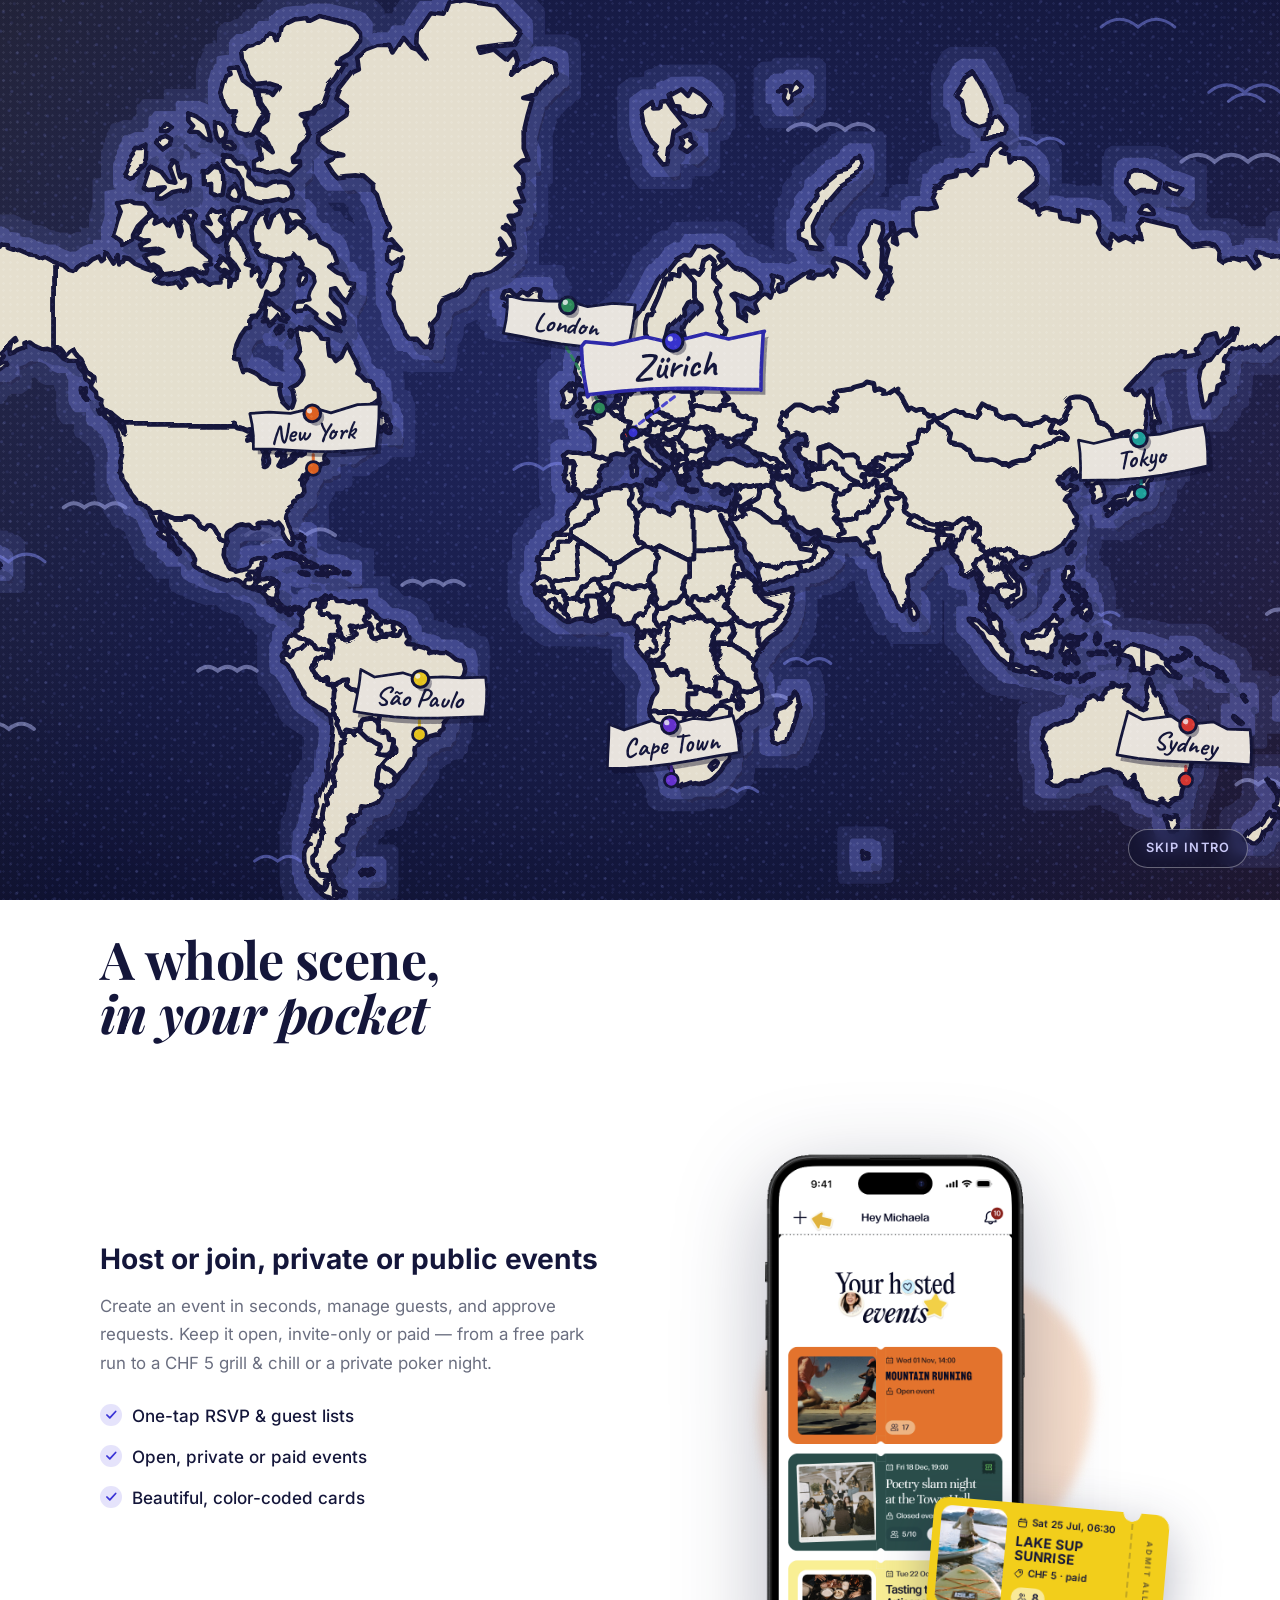
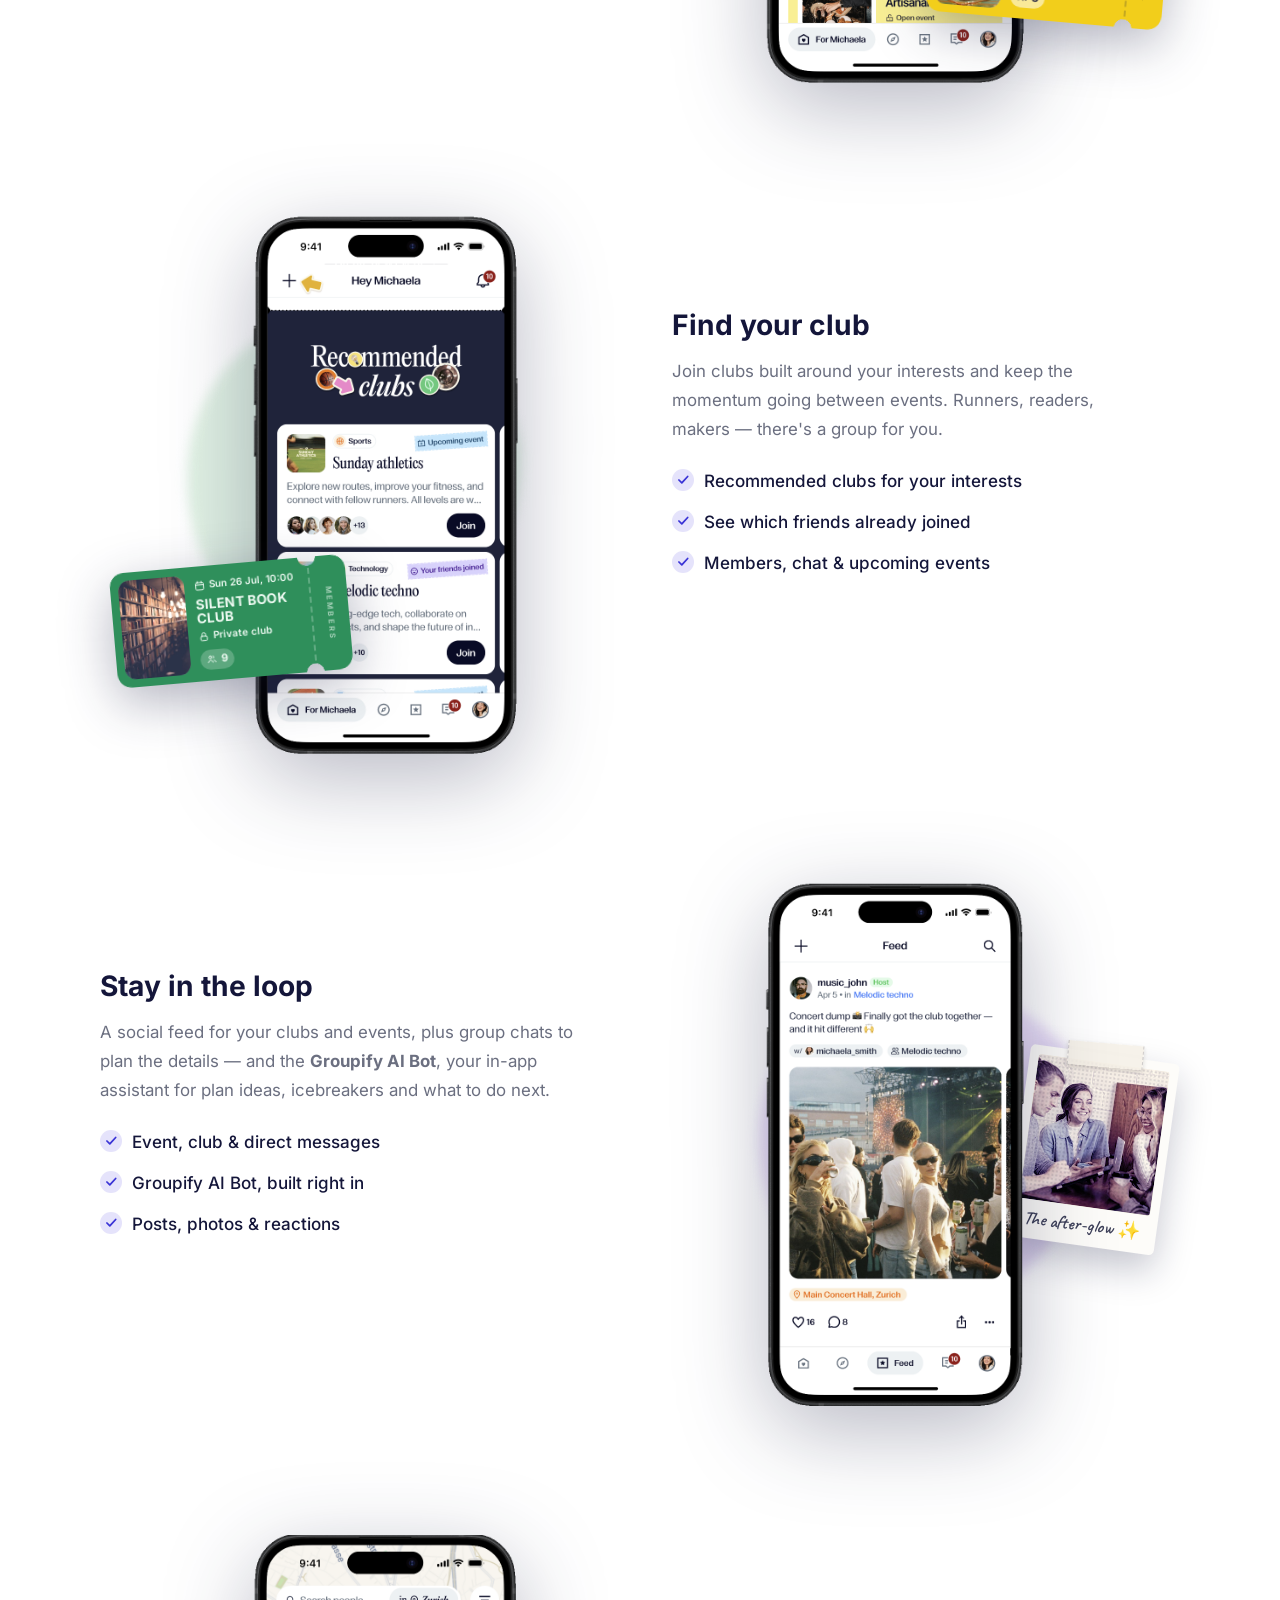
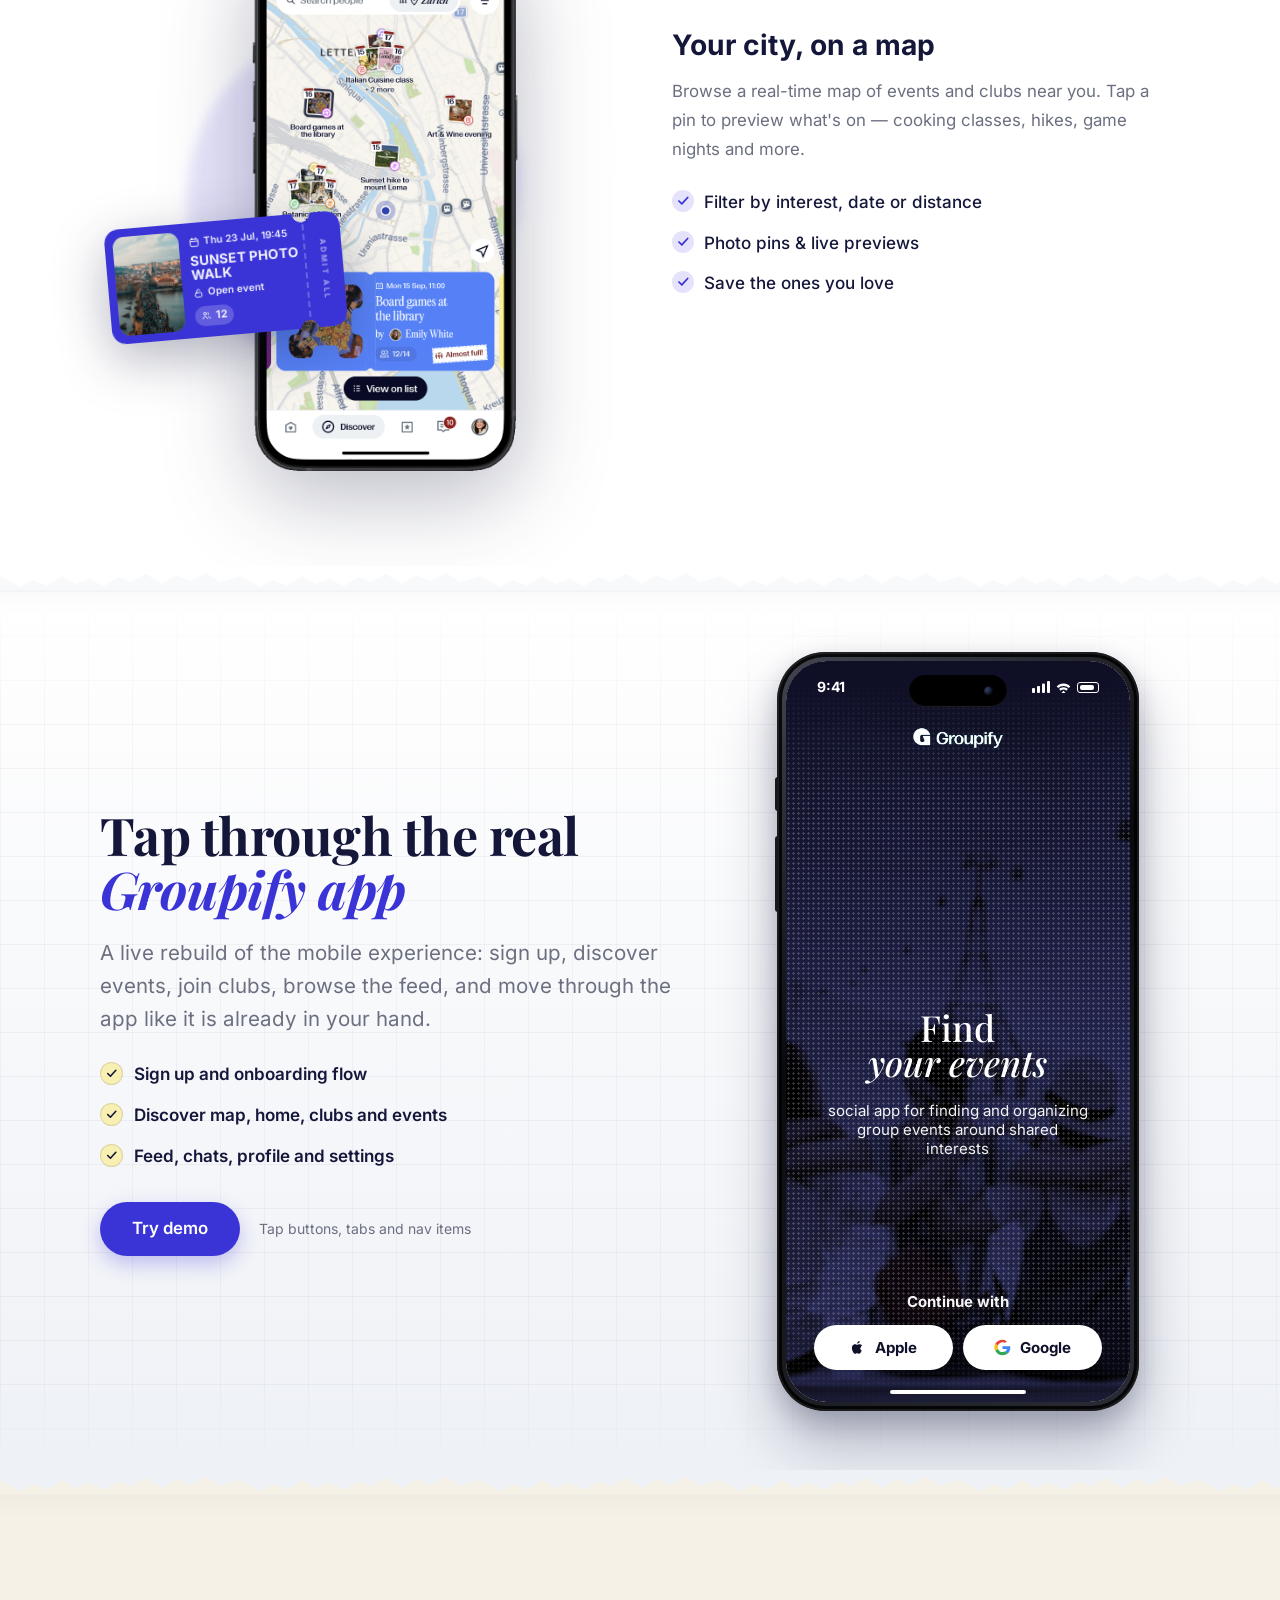
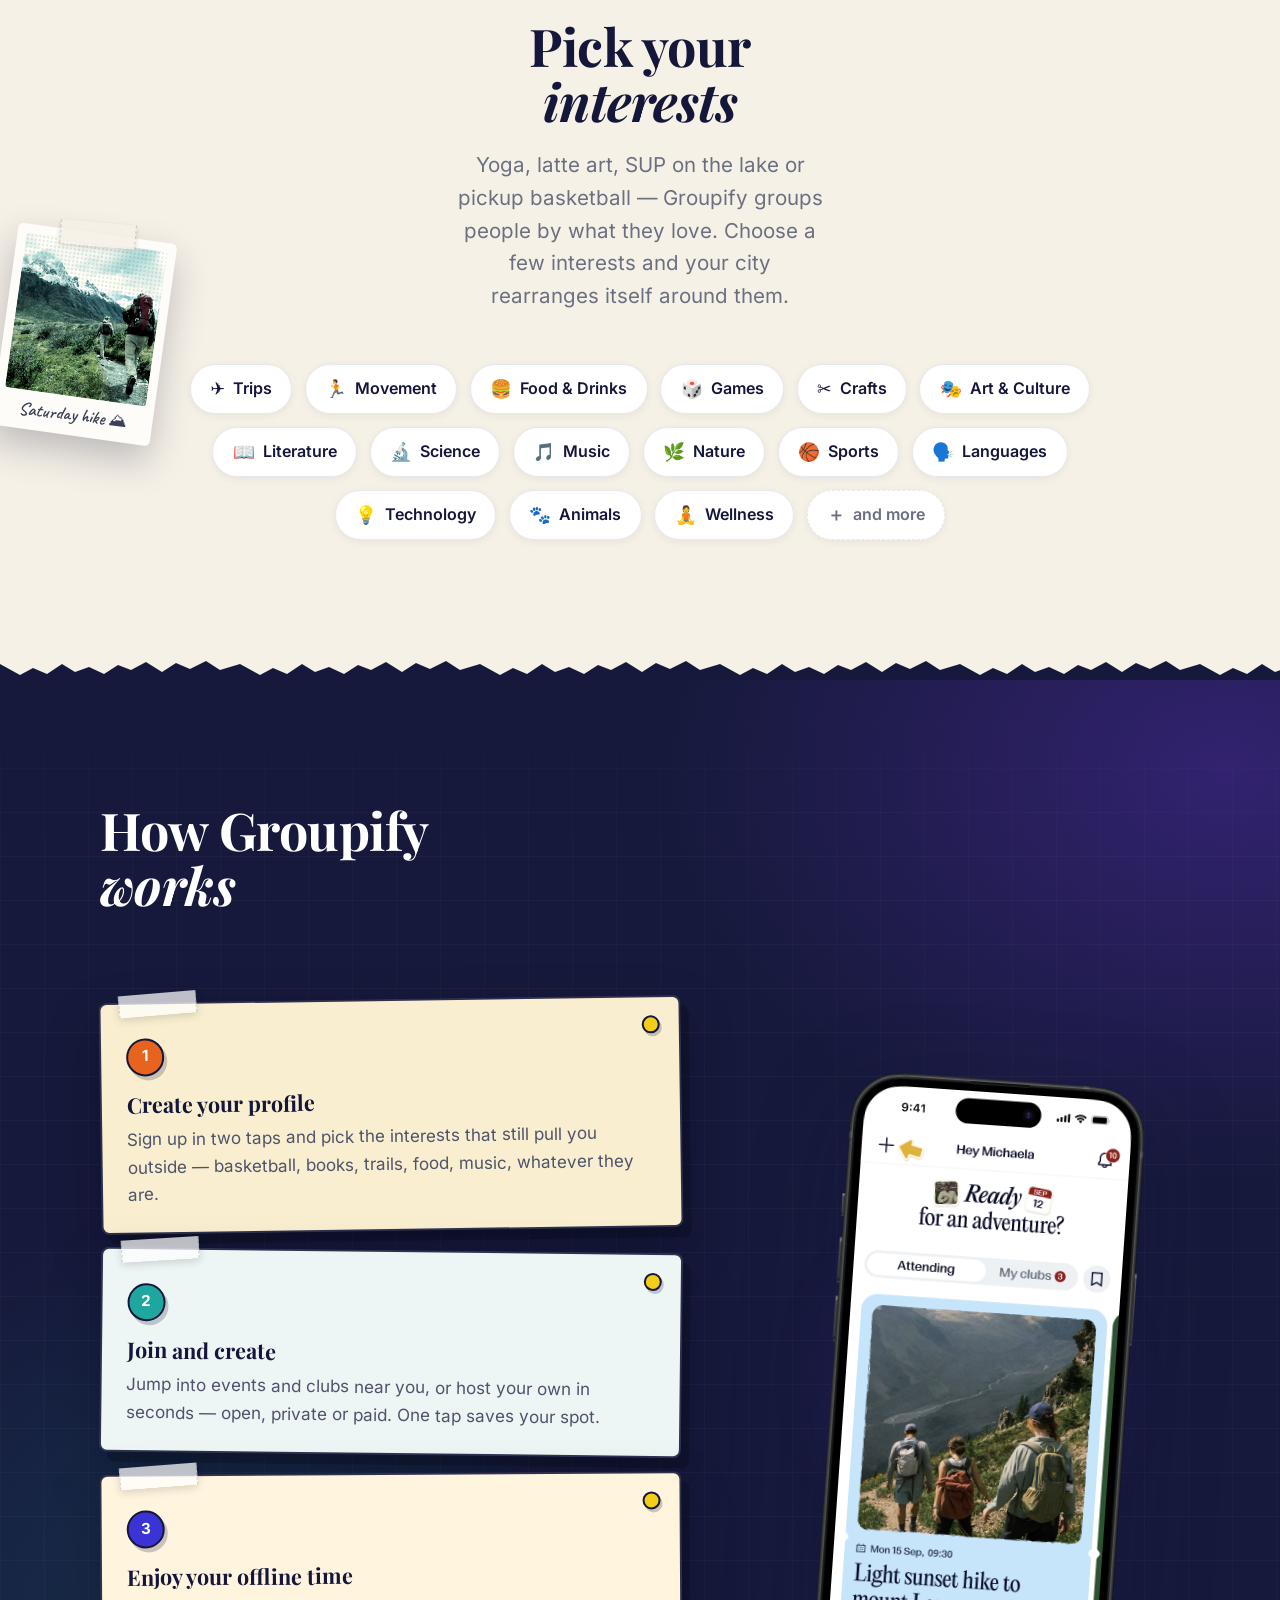
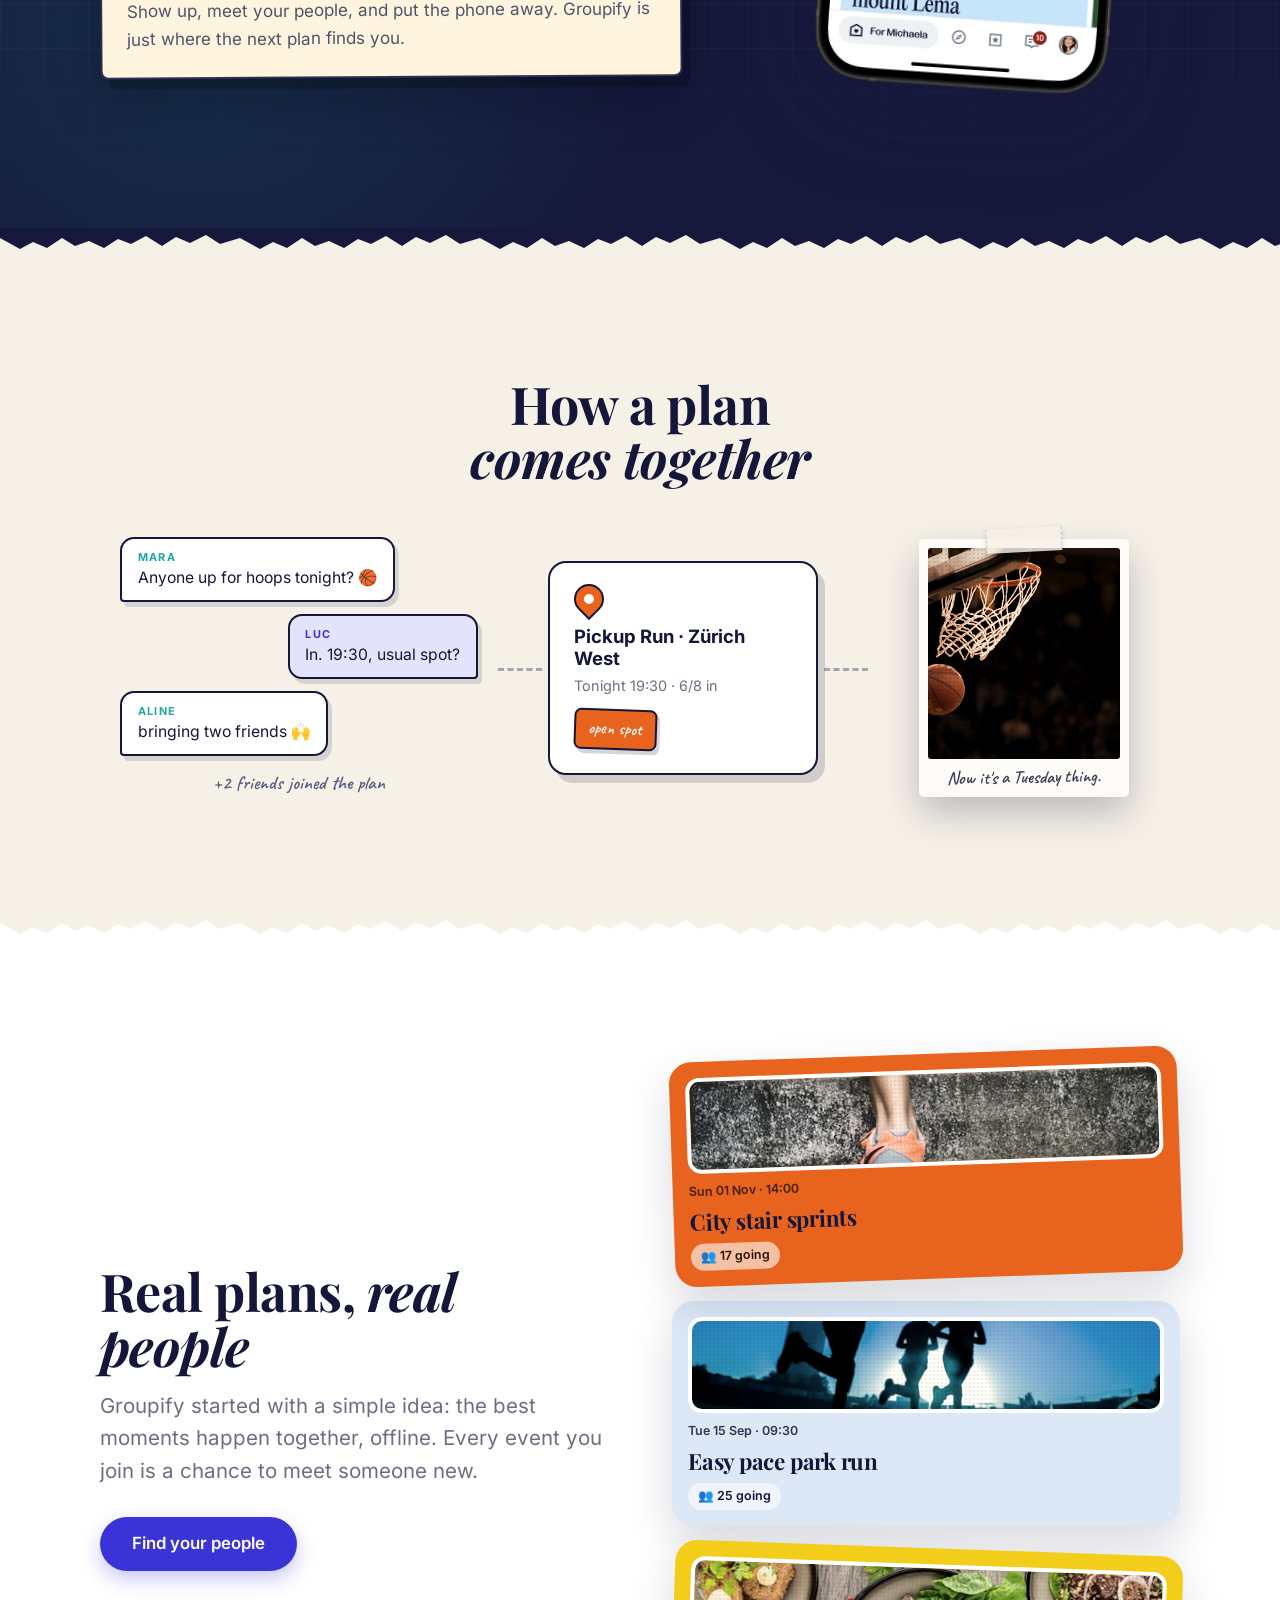
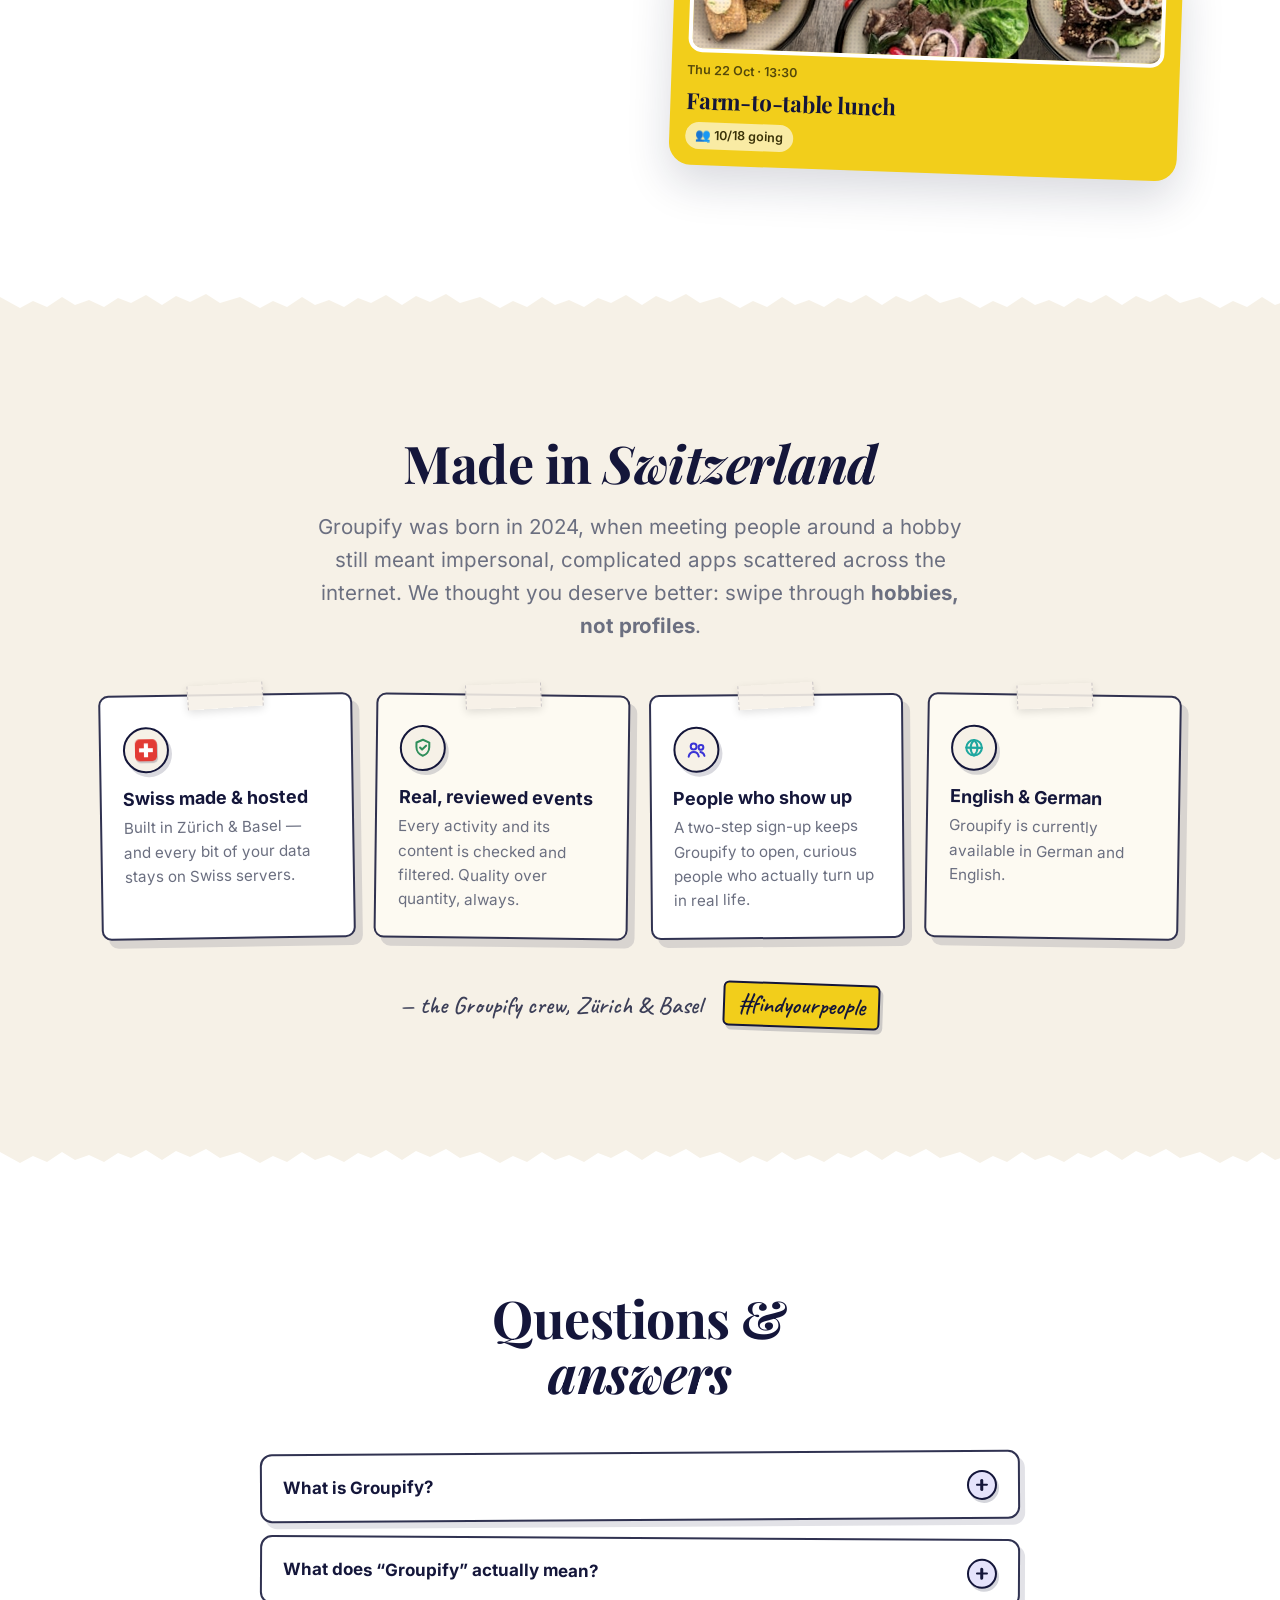
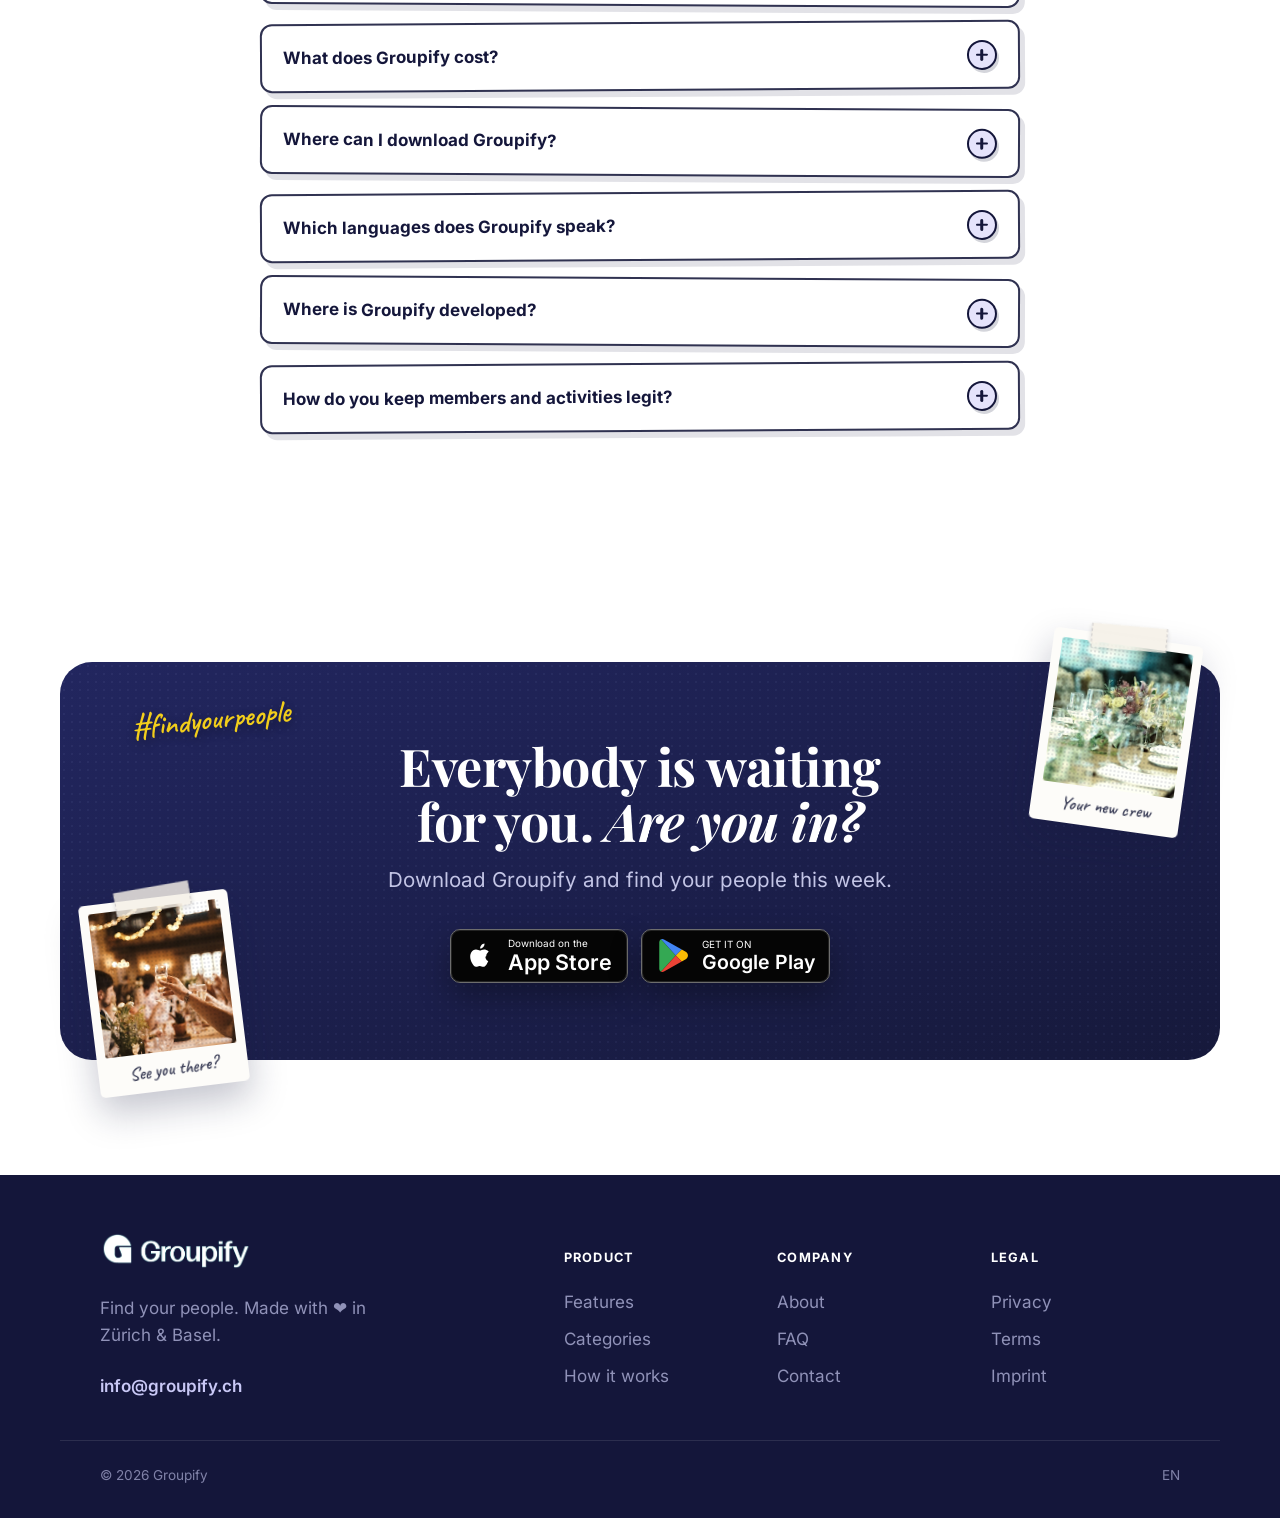
==== commit 83bf4d5a: "Name the in-app assistant "Groupify AI Bot" and widen events heading Co-Authored-By: Claude Opus 4.8" ====
--- a/index.html
+++ b/index.html
@@ -25,7 +25,7 @@
 <link rel="preload" href="assets/fonts/inter-400.woff2" as="font" type="font/woff2" crossorigin>
 <link rel="stylesheet" href="assets/fonts/fonts.css?v=secure-20260706">
 <link rel="stylesheet" href="styles/theme.css">
-<link rel="stylesheet" href="styles/main.css?v=spacing-20260710c">
+<link rel="stylesheet" href="styles/main.css?v=zigzag-20260710a">
 <link rel="stylesheet" href="styles/cinema.css?v=polish-20260707">
 <link rel="stylesheet" href="styles/app-demo.css?v=live-preview-20260710e">
 </head>
@@ -267,7 +267,7 @@
       <!-- Feature 1: Events -->
       <div class="feature reveal" data-reveal>
         <div class="feature__text">
-          <h3>Host or join, effortlessly</h3>
+          <h3>Host or join, private or public events</h3>
           <p>Create an event in seconds, manage guests, and approve requests. Keep it open, invite-only or paid — from a free park run to a CHF 5 grill &amp; chill or a private poker night.</p>
           <ul class="ticks">
             <li>One-tap RSVP &amp; guest lists</li>
@@ -348,10 +348,10 @@
       <div class="feature reveal" data-reveal>
         <div class="feature__text">
           <h3>Stay in the loop</h3>
-          <p>A social feed for your clubs and events, plus group chats to plan the details — and <strong>Groupify AI</strong>, your in-app assistant for plan ideas, icebreakers and what to do next.</p>
+          <p>A social feed for your clubs and events, plus group chats to plan the details — and the <strong>Groupify AI Bot</strong>, your in-app assistant for plan ideas, icebreakers and what to do next.</p>
           <ul class="ticks">
             <li>Event, club &amp; direct messages</li>
-            <li>Groupify AI chat, built right in</li>
+            <li>Groupify AI Bot, built right in</li>
             <li>Posts, photos &amp; reactions</li>
           </ul>
         </div>
